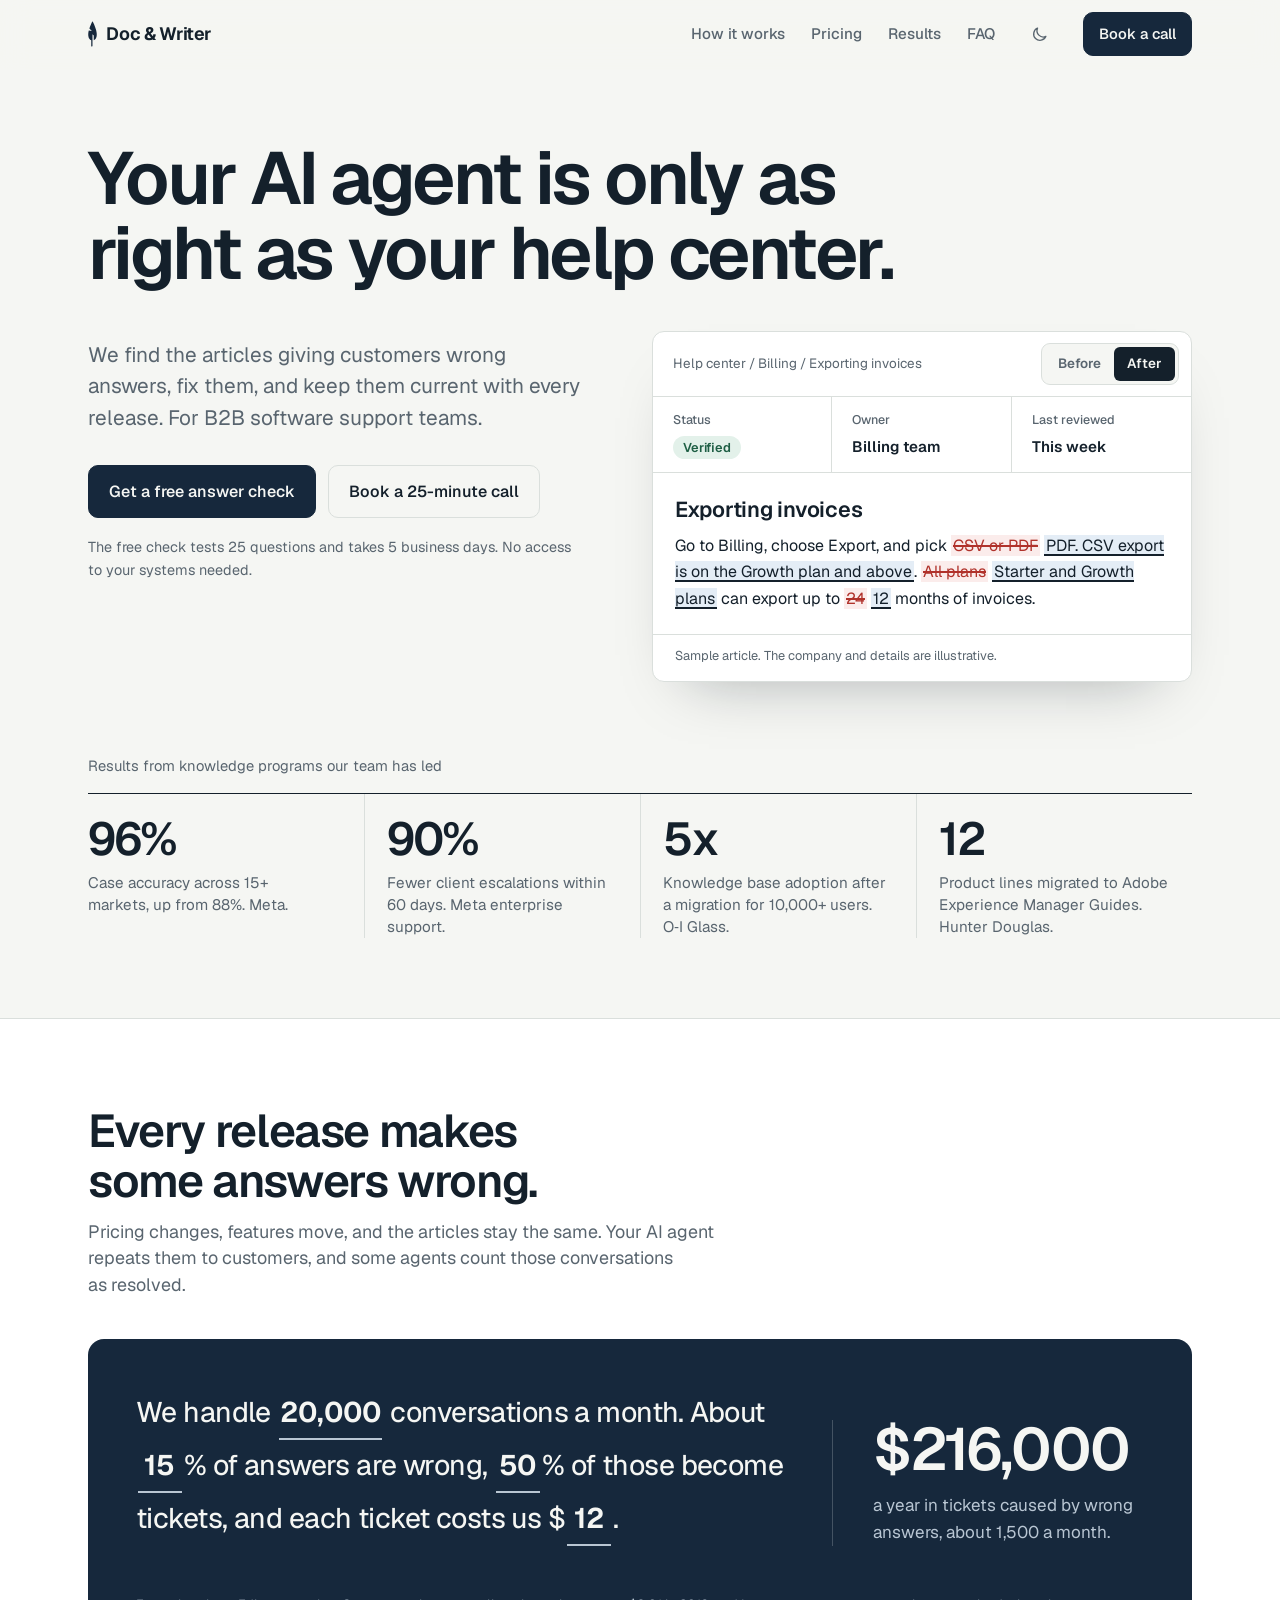
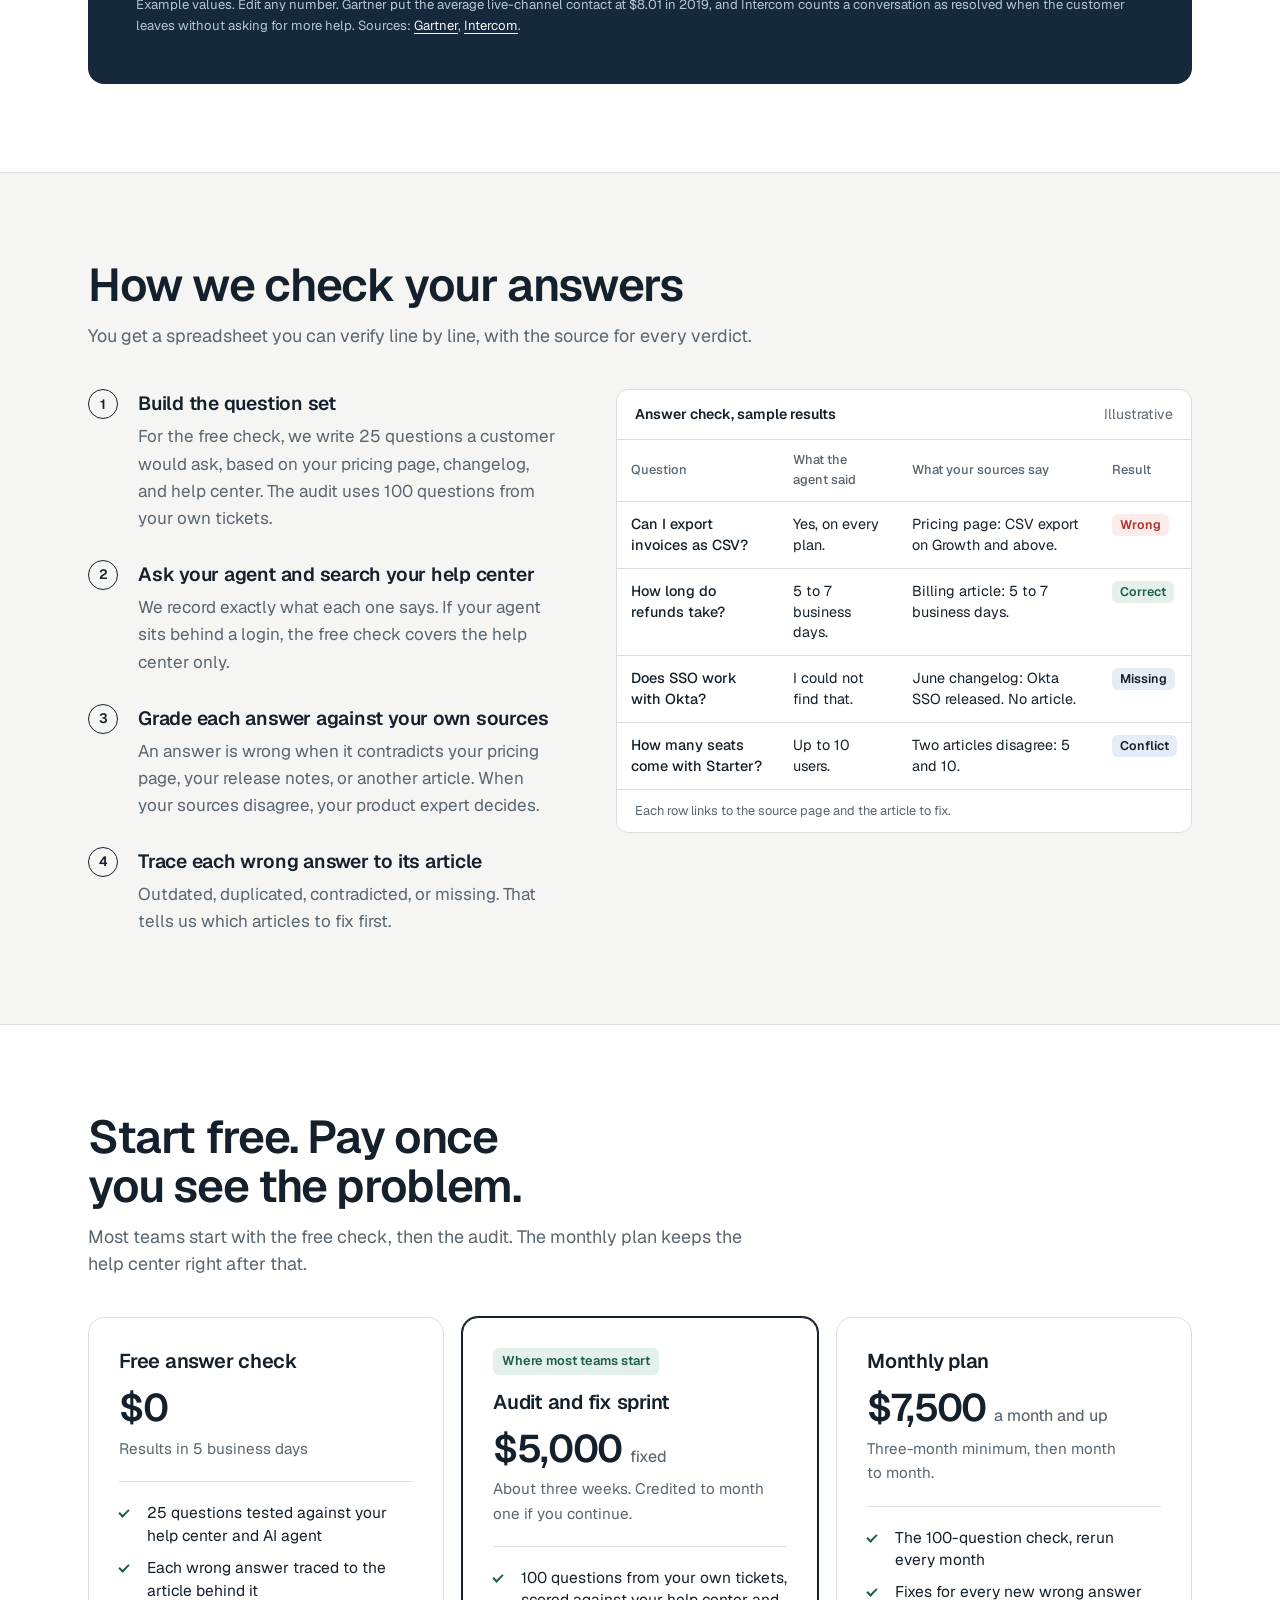
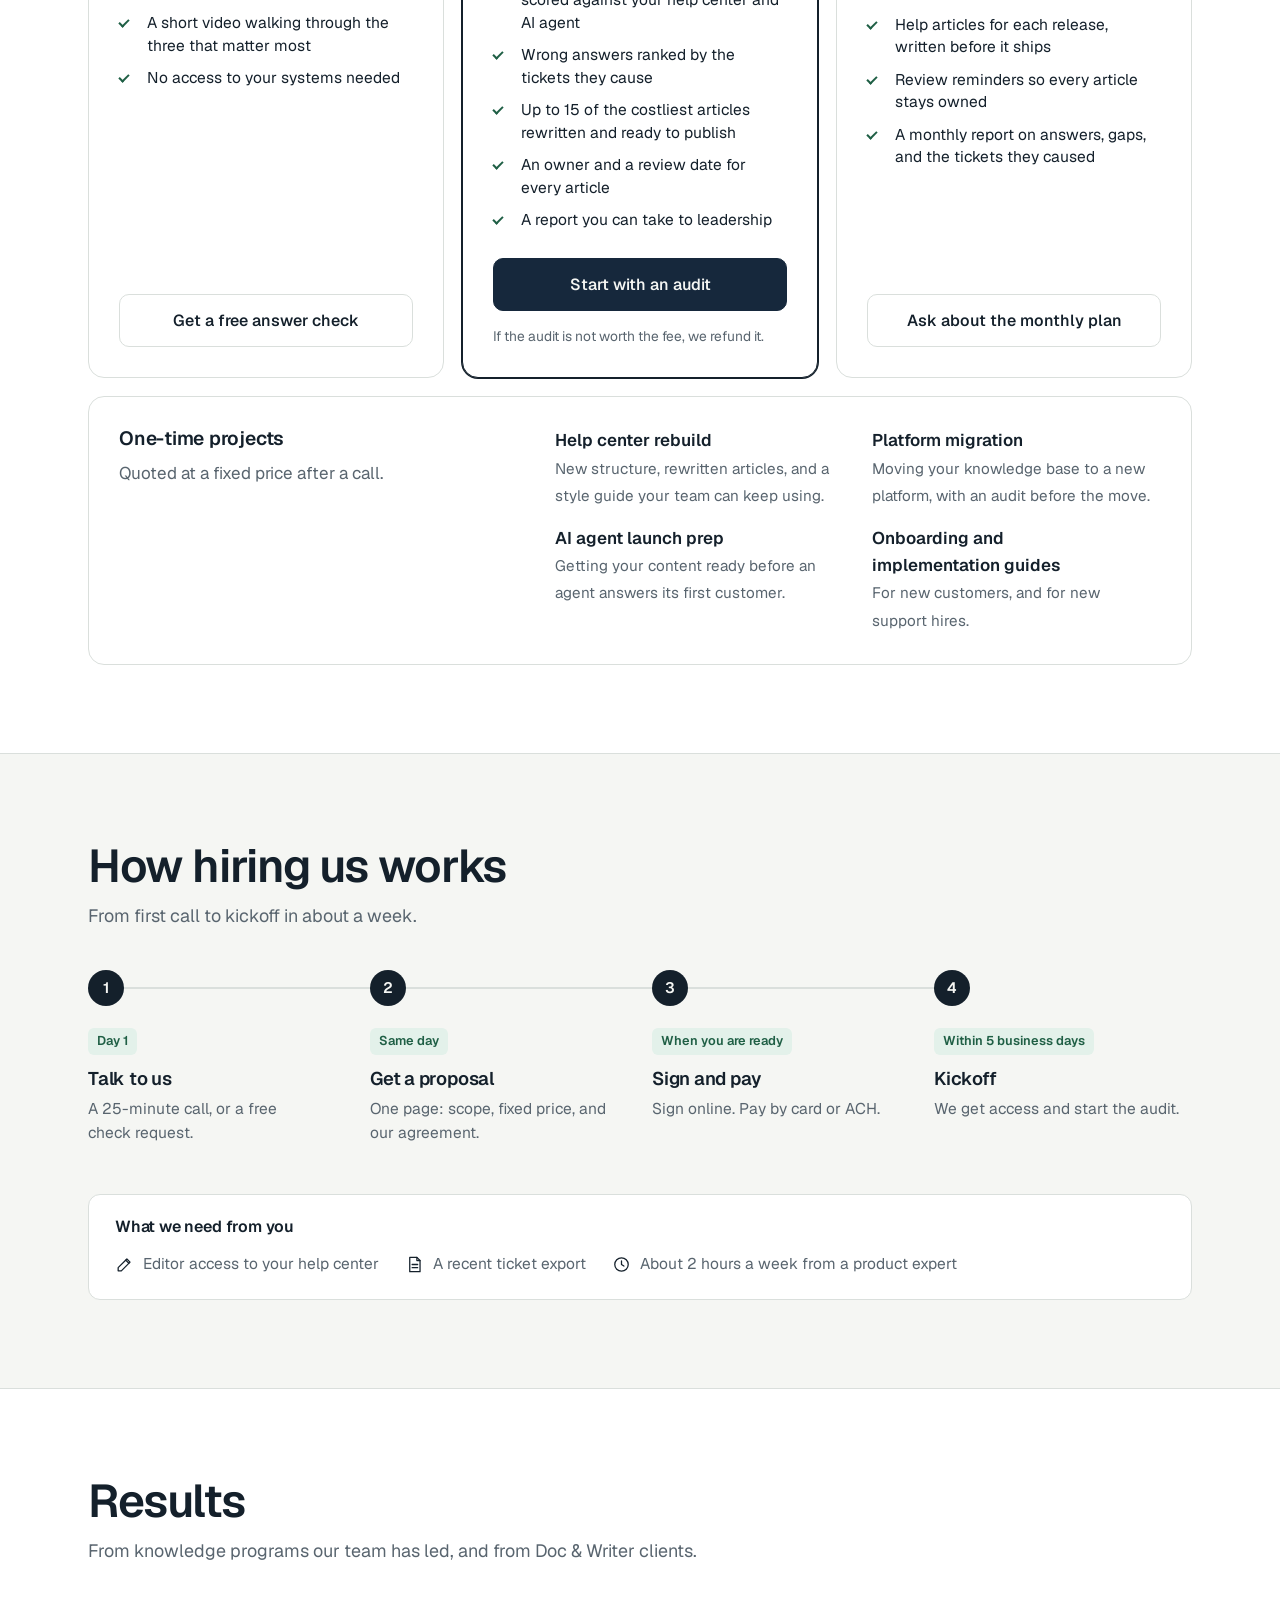
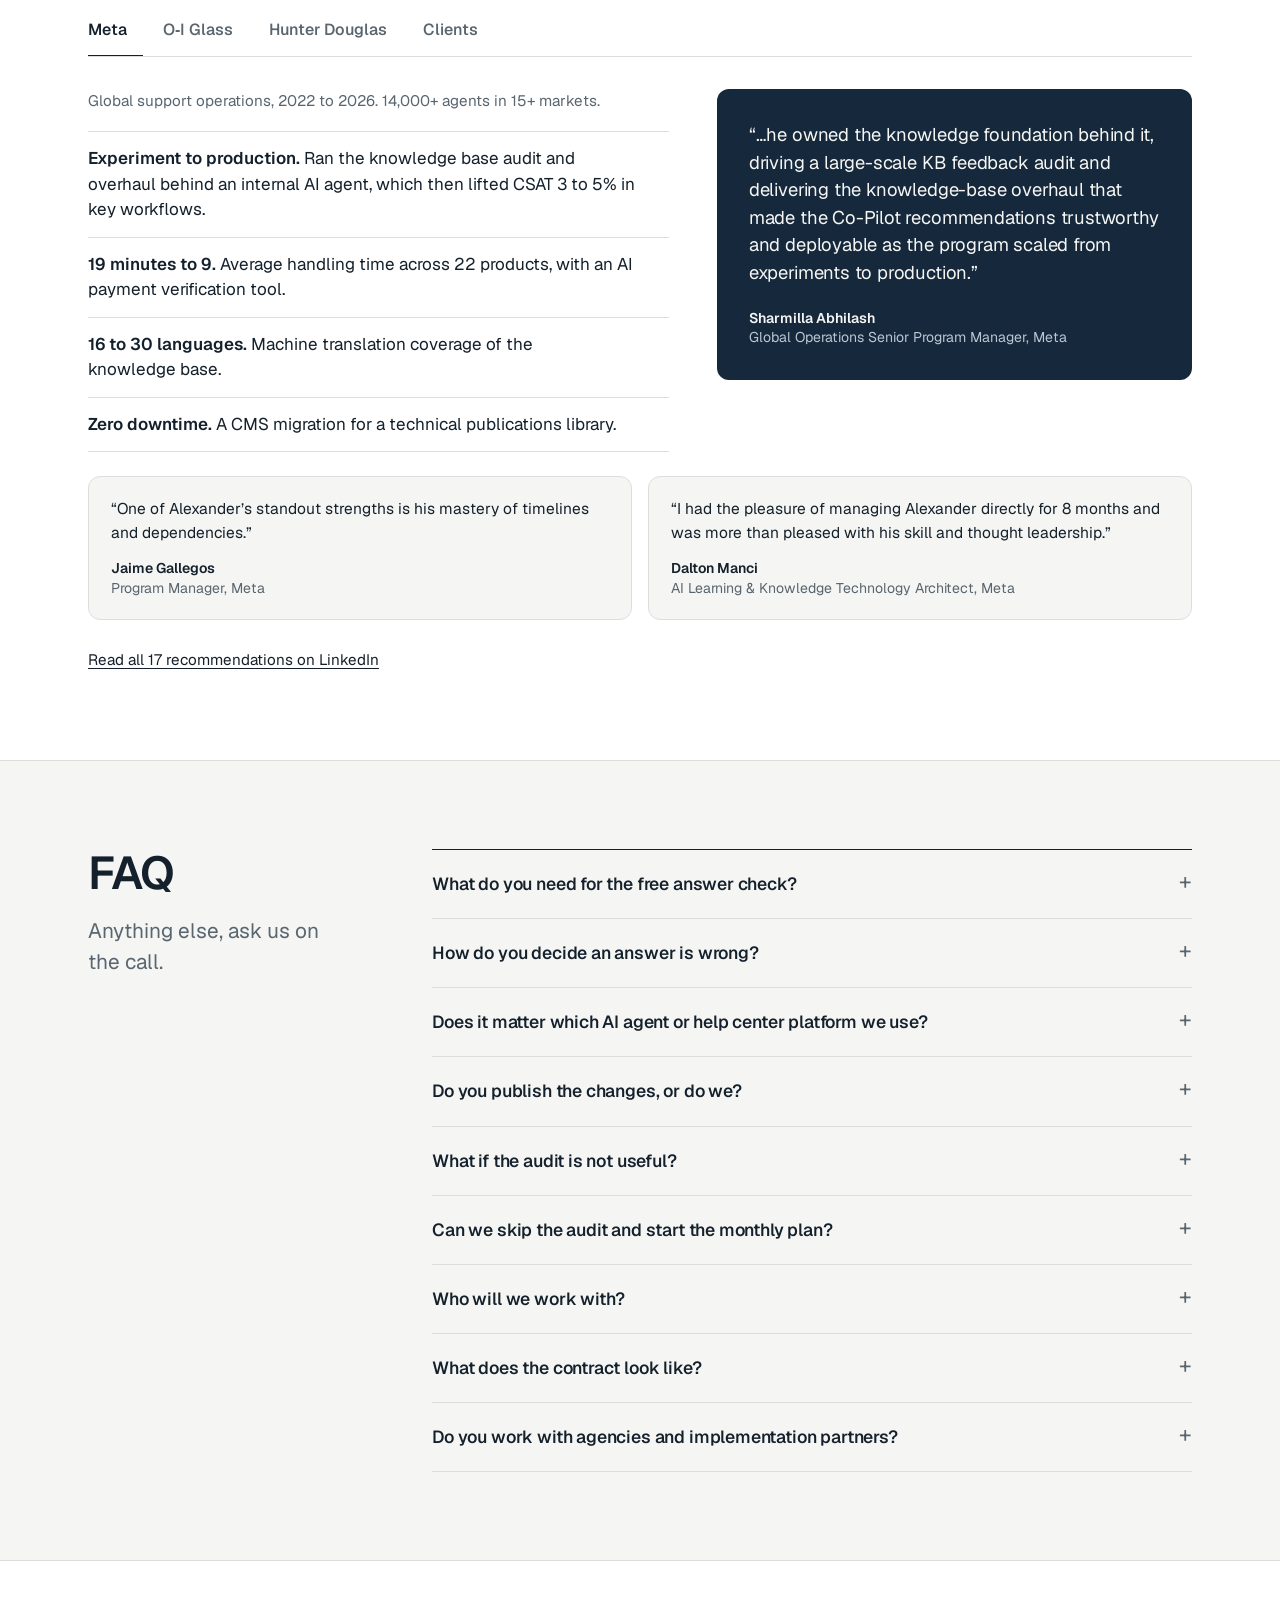
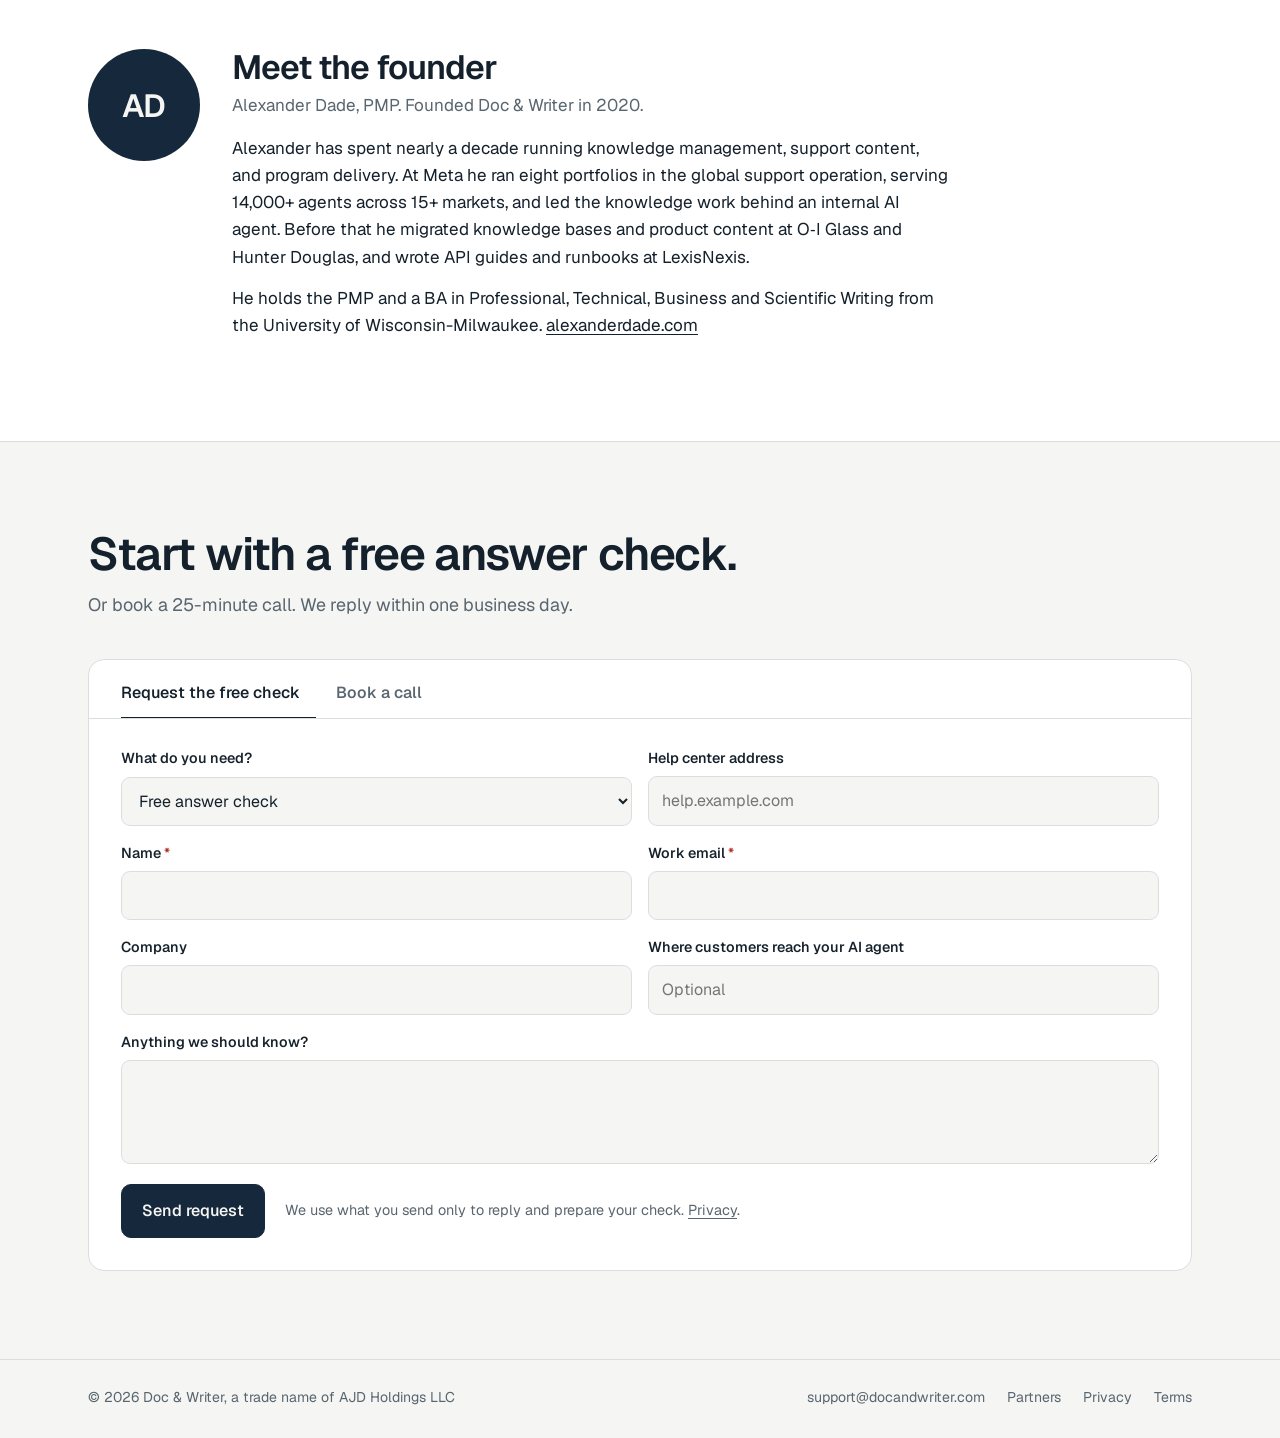
==== index.html @ 474fb102 "refresh" ====
<!doctype html>
<html lang="en">
<head>
<meta charset="utf-8">
<meta name="viewport" content="width=device-width, initial-scale=1">
<title>Doc &amp; Writer | Help center and AI agent accuracy for B2B software</title>
<meta name="description" content="We find the help center articles giving customers wrong answers, fix them, and keep them current with every release. Free answer check for B2B software support teams.">
<link rel="canonical" href="https://www.docandwriter.com/">
<meta property="og:type" content="website">
<meta property="og:site_name" content="Doc &amp; Writer">
<meta property="og:title" content="Doc &amp; Writer | Help center and AI agent accuracy for B2B software">
<meta property="og:description" content="We find the help center articles giving customers wrong answers, fix them, and keep them current with every release. Free answer check for B2B software support teams.">
<meta property="og:url" content="https://www.docandwriter.com/">
<meta property="og:image" content="https://www.docandwriter.com/assets/img/og-image.png">
<meta name="twitter:card" content="summary_large_image">
<meta name="theme-color" content="#f5f6f3">
<link rel="icon" href="/favicon.svg" type="image/svg+xml">
<link rel="apple-touch-icon" href="/assets/img/apple-touch-icon.png">
<link rel="preload" href="/assets/fonts/geist.woff2" as="font" type="font/woff2" crossorigin>
<link rel="stylesheet" href="/assets/site.css">
<script>try{var t=localStorage.getItem('dw-theme');if(t)document.documentElement.setAttribute('data-theme',t)}catch(e){}</script>
<script src="https://assets.calendly.com/assets/external/widget.js" async></script>
<script type="application/ld+json">{
 "@context": "https://schema.org",
 "@graph": [
  {
   "@type": "ProfessionalService",
   "@id": "https://www.docandwriter.com/#organization",
   "name": "Doc & Writer",
   "legalName": "AJD Holdings LLC",
   "url": "https://www.docandwriter.com/",
   "logo": "https://www.docandwriter.com/assets/img/logo-512.png",
   "image": "https://www.docandwriter.com/assets/img/og-image.png",
   "email": "support@docandwriter.com",
   "foundingDate": "2020",
   "description": "Doc & Writer finds the help center articles giving customers wrong answers, fixes them, and keeps them current with every release, for B2B software support teams and the AI agents that answer from their content.",
   "areaServed": {
    "@type": "Country",
    "name": "United States"
   },
   "address": {
    "@type": "PostalAddress",
    "addressRegion": "CA",
    "addressCountry": "US"
   },
   "knowsAbout": [
    "Knowledge management",
    "Help center content",
    "AI support agent accuracy",
    "Technical writing",
    "Knowledge base migration",
    "Salesforce Knowledge",
    "DITA XML",
    "Adobe Experience Manager Guides"
   ],
   "founder": {
    "@id": "https://www.docandwriter.com/#alexander-dade"
   },
   "makesOffer": [
    {
     "@type": "Offer",
     "name": "Free answer check",
     "price": 0,
     "priceCurrency": "USD",
     "url": "https://www.docandwriter.com/#pricing"
    },
    {
     "@type": "Offer",
     "name": "Audit and fix sprint",
     "price": 5000,
     "priceCurrency": "USD",
     "url": "https://www.docandwriter.com/#pricing"
    },
    {
     "@type": "Offer",
     "name": "Monthly plan",
     "url": "https://www.docandwriter.com/#pricing",
     "priceSpecification": {
      "@type": "UnitPriceSpecification",
      "price": 7500,
      "priceCurrency": "USD",
      "unitText": "MONTH"
     }
    }
   ]
  },
  {
   "@type": "Person",
   "@id": "https://www.docandwriter.com/#alexander-dade",
   "name": "Alexander Dade",
   "honorificSuffix": "PMP",
   "jobTitle": "Founder",
   "worksFor": {
    "@id": "https://www.docandwriter.com/#organization"
   },
   "url": "https://alexanderdade.com/",
   "sameAs": [
    "https://www.linkedin.com/in/alexanderdade/",
    "https://alexanderdade.com/"
   ]
  },
  {
   "@type": "WebSite",
   "@id": "https://www.docandwriter.com/#website",
   "url": "https://www.docandwriter.com/",
   "name": "Doc & Writer",
   "publisher": {
    "@id": "https://www.docandwriter.com/#organization"
   }
  }
 ]
}</script>
<script type="application/ld+json">{
 "@context": "https://schema.org",
 "@type": "FAQPage",
 "mainEntity": [
  {
   "@type": "Question",
   "name": "What do you need for the free answer check?",
   "acceptedAnswer": {
    "@type": "Answer",
    "text": "Your help center address, and where customers reach your AI agent if it is public. No logins, no data exports, and no access to your systems."
   }
  },
  {
   "@type": "Question",
   "name": "How do you decide an answer is wrong?",
   "acceptedAnswer": {
    "@type": "Answer",
    "text": "We grade each answer against your own published sources: your pricing page, release notes, and the rest of your help center. When your sources disagree with each other, we flag it and your product expert makes the call."
   }
  },
  {
   "@type": "Question",
   "name": "Does it matter which AI agent or help center platform we use?",
   "acceptedAnswer": {
    "@type": "Answer",
    "text": "No. We test the agent the way your customers use it and fix the content it reads from. Our team has worked in Salesforce Knowledge, Confluence, SharePoint, Adobe Experience Manager Guides, Heretto, and Git with Markdown."
   }
  },
  {
   "@type": "Question",
   "name": "Do you publish the changes, or do we?",
   "acceptedAnswer": {
    "@type": "Answer",
    "text": "Either. With editor access we publish directly, or we hand you changes ready to paste. Nothing goes live without your approval."
   }
  },
  {
   "@type": "Question",
   "name": "What if the audit is not useful?",
   "acceptedAnswer": {
    "@type": "Answer",
    "text": "Tell us, and we refund the fee."
   }
  },
  {
   "@type": "Question",
   "name": "Can we skip the audit and start the monthly plan?",
   "acceptedAnswer": {
    "@type": "Answer",
    "text": "Yes. Your first month then starts with the audit."
   }
  },
  {
   "@type": "Question",
   "name": "Who will we work with?",
   "acceptedAnswer": {
    "@type": "Answer",
    "text": "One senior knowledge lead runs your account from the first call through every monthly review, and all work is reviewed before it reaches you."
   }
  },
  {
   "@type": "Question",
   "name": "What does the contract look like?",
   "acceptedAnswer": {
    "@type": "Answer",
    "text": "A short services agreement and a one-page scope. We sign your NDA or provide ours. The monthly plan has a three-month minimum, then runs month to month."
   }
  },
  {
   "@type": "Question",
   "name": "Do you work with agencies and implementation partners?",
   "acceptedAnswer": {
    "@type": "Answer",
    "text": "Yes, as a subcontractor or through referrals. See our partner page."
   }
  }
 ]
}</script>
</head>
<body>
<a class="skip" href="#main">Skip to content</a>
<header class="mast">
  <div class="wrap">
    <a class="brand" href="/" aria-label="Doc &amp; Writer home"><img src="/assets/img/logo.svg" alt="" width="10" height="26"><span>Doc &amp; Writer</span></a>
    <nav class="nav" aria-label="Main"><a href="#how">How it works</a><a href="#pricing">Pricing</a><a href="#results">Results</a><a href="#faq">FAQ</a></nav>
    <button class="theme" id="theme" type="button" aria-label="Switch light or dark mode"><svg viewBox="0 0 24 24" fill="none" stroke="currentColor" stroke-width="1.7" stroke-linecap="round" stroke-linejoin="round" aria-hidden="true"><path d="M20 14.5A8 8 0 0 1 9.5 4a8 8 0 1 0 10.5 10.5z"/></svg></button>
    <a class="btn btn-sm" href="#contact" data-tab-target="tab-book">Book a call</a>
    <details class="menu"><summary aria-label="Menu"><svg class="i-open" viewBox="0 0 24 24" aria-hidden="true"><path d="M4 7h16M4 12h16M4 17h16"/></svg><svg class="i-close" viewBox="0 0 24 24" aria-hidden="true"><path d="M6 6l12 12M18 6L6 18"/></svg></summary><nav aria-label="Main"><a href="#how">How it works</a><a href="#pricing">Pricing</a><a href="#results">Results</a><a href="#faq">FAQ</a><a href="#contact" data-tab-target="tab-check">Free answer check</a><a href="#contact" data-tab-target="tab-book">Book a call</a></nav></details>
  </div>
</header>
<main id="main">
<section class="hero">
  <div class="wrap">
    <h1>Your AI agent is only as right as your help center.</h1>
    <div>
      <p class="lede">We find the articles giving customers wrong answers, fix them, and keep them current with every release. For B2B software support teams.</p>
      <div class="actions"><a class="btn" href="#contact" data-type="Free answer check" data-tab-target="tab-check">Get a free answer check</a><a class="btn btn-ghost" href="#contact" data-tab-target="tab-book">Book a 25-minute call</a></div>
      <p class="fine">The free check tests 25 questions and takes 5 business days. No access to your systems needed.</p>
    </div>
    <article class="article" id="article" data-state="before" aria-label="Sample help article, before and after our edit">
      <div class="art-bar">
        <span class="crumb">Help center / Billing / Exporting invoices</span>
        <div class="toggle" role="group" aria-label="Show article"><button type="button" data-show="before" aria-pressed="true">Before</button><button type="button" data-show="after" aria-pressed="false">After</button></div>
      </div>
      <dl class="art-meta">
        <div><dt>Status</dt><dd><span class="pill bad before">Out of date</span><span class="pill good after">Verified</span></dd></div>
        <div><dt>Owner</dt><dd><span class="before">None</span><span class="after">Billing team</span></dd></div>
        <div><dt>Last reviewed</dt><dd><span class="before">14 months ago</span><span class="after">This week</span></dd></div>
      </dl>
      <div class="art-body">
        <h3>Exporting invoices</h3>
        <p class="before">Go to Billing, choose Export, and pick CSV or PDF. All plans can export up to 24 months of invoices.</p>
        <p class="after">Go to Billing, choose Export, and pick <del>CSV or PDF</del> <ins>PDF. CSV export is on the Growth plan and above</ins>. <del>All plans</del> <ins>Starter and Growth plans</ins> can export up to <del>24</del> <ins>12</ins> months of invoices.</p>
      </div>
      <p class="art-foot">Sample article. The company and details are illustrative.</p>
    </article>
  </div>
</section>

<section class="proof" aria-label="Results">
  <div class="wrap">
    <p class="record-note">Results from knowledge programs our team has led</p>
    <div class="record">
      <div><b>96%</b><span>Case accuracy across 15+ markets, up from 88%. Meta.</span></div>
      <div><b>90%</b><span>Fewer client escalations within 60 days. Meta enterprise support.</span></div>
      <div><b>5x</b><span>Knowledge base adoption after a migration for 10,000+ users. O&#8209;I Glass.</span></div>
      <div><b>12</b><span>Product lines migrated to Adobe Experience Manager Guides. Hunter Douglas.</span></div>
    </div>
  </div>
</section>

<section class="section band">
  <div class="wrap">
    <div class="head">
      <h2>Every release makes some answers wrong.</h2>
      <p>Pricing changes, features move, and the articles stay the same. Your AI agent repeats them to customers, and some agents count those conversations as resolved.</p>
    </div>
    <form class="calc" id="cost-calc" onsubmit="return false" aria-label="Cost of wrong answers">
      <p class="mad">We handle <label class="sr" for="c-volume">Conversations a month</label><input class="w5" id="c-volume" inputmode="numeric" value="20,000"> conversations a month. About <label class="sr" for="c-wrong">Percent of answers that are wrong</label><input class="w2" id="c-wrong" inputmode="decimal" value="15">% of answers are wrong, <label class="sr" for="c-escalate">Percent of wrong answers that become tickets</label><input class="w2" id="c-escalate" inputmode="decimal" value="50">% of those become tickets, and each ticket costs us $<label class="sr" for="c-cost">Cost per ticket in dollars</label><input class="w2" id="c-cost" inputmode="decimal" value="12">.</p>
      <div class="out" aria-live="polite"><b id="o-yearly">$216,000</b><span>a year in tickets caused by wrong answers, about <span id="o-tickets">1,500</span> a month.</span></div>
      <p class="src">Example values. Edit any number. Gartner put the average live-channel contact at $8.01 in 2019, and Intercom counts a conversation as resolved when the customer leaves without asking for more help. Sources: <a href="https://www.gartner.com/en/newsroom/press-releases/2019-09-25-gartner-says-only-9--of-customers-report-solving-thei">Gartner</a>, <a href="https://intercom.com/help/en/articles/8205718-fin-ai-agent-resolutions">Intercom</a>.</p>
    </form>
  </div>
</section>

<section class="section" id="how">
  <div class="wrap">
    <div class="head">
      <h2>How we check your answers</h2>
      <p>You get a spreadsheet you can verify line by line, with the source for every verdict.</p>
    </div>
    <div class="method">
      <ol class="steps">
        <li><h3>Build the question set</h3><p>For the free check, we write 25 questions a customer would ask, based on your pricing page, changelog, and help center. The audit uses 100 questions from your own tickets.</p></li>
        <li><h3>Ask your agent and search your help center</h3><p>We record exactly what each one says. If your agent sits behind a login, the free check covers the help center only.</p></li>
        <li><h3>Grade each answer against your own sources</h3><p>An answer is wrong when it contradicts your pricing page, your release notes, or another article. When your sources disagree, your product expert decides.</p></li>
        <li><h3>Trace each wrong answer to its article</h3><p>Outdated, duplicated, contradicted, or missing. That tells us which articles to fix first.</p></li>
      </ol>
      <div class="sheet">
        <div class="sheet-top"><b>Answer check, sample results</b><span class="muted">Illustrative</span></div>
        <table>
          <thead><tr><th>Question</th><th class="hide-sm">What the agent said</th><th>What your sources say</th><th>Result</th></tr></thead>
          <tbody>
            <tr><td>Can I export invoices as CSV?</td><td class="hide-sm">Yes, on every plan.</td><td>Pricing page: CSV export on Growth and above.</td><td><span class="verdict v-wrong">Wrong</span></td></tr>
            <tr><td>How long do refunds take?</td><td class="hide-sm">5 to 7 business days.</td><td>Billing article: 5 to 7 business days.</td><td><span class="verdict v-ok">Correct</span></td></tr>
            <tr><td>Does SSO work with Okta?</td><td class="hide-sm">I could not find that.</td><td>June changelog: Okta SSO released. No article.</td><td><span class="verdict v-gap">Missing</span></td></tr>
            <tr><td>How many seats come with Starter?</td><td class="hide-sm">Up to 10 users.</td><td>Two articles disagree: 5 and 10.</td><td><span class="verdict v-gap">Conflict</span></td></tr>
          </tbody>
        </table>
        <p class="sheet-foot">Each row links to the source page and the article to fix.</p>
      </div>
    </div>
  </div>
</section>

<section class="section band" id="pricing">
  <div class="wrap">
    <div class="head">
      <h2>Start free. Pay once you see the problem.</h2>
      <p>Most teams start with the free check, then the audit. The monthly plan keeps the help center right after that.</p>
    </div>
    <div class="plans">
      <div class="plan">
        <h3>Free answer check</h3>
        <p class="price">$0</p>
        <p class="term">Results in 5 business days</p>
        <ul>
          <li>25 questions tested against your help center and AI agent</li>
          <li>Each wrong answer traced to the article behind it</li>
          <li>A short video walking through the three that matter most</li>
          <li>No access to your systems needed</li>
        </ul>
        <a class="btn btn-ghost" href="#contact" data-type="Free answer check" data-tab-target="tab-check">Get a free answer check</a>
      </div>
      <div class="plan pick">
        <span class="flag">Where most teams start</span>
        <h3>Audit and fix sprint</h3>
        <p class="price">$5,000 <small>fixed</small></p>
        <p class="term">About three weeks. Credited to month one if you continue.</p>
        <ul>
          <li>100 questions from your own tickets, scored against your help center and AI agent</li>
          <li>Wrong answers ranked by the tickets they cause</li>
          <li>Up to 15 of the costliest articles rewritten and ready to publish</li>
          <li>An owner and a review date for every article</li>
          <li>A report you can take to leadership</li>
        </ul>
        <a class="btn" href="#contact" data-type="Audit and fix sprint" data-tab-target="tab-check">Start with an audit</a>
        <p class="note">If the audit is not worth the fee, we refund it.</p>
      </div>
      <div class="plan">
        <h3>Monthly plan</h3>
        <p class="price">$7,500 <small>a month and up</small></p>
        <p class="term">Three-month minimum, then month to month.</p>
        <ul>
          <li>The 100-question check, rerun every month</li>
          <li>Fixes for every new wrong answer</li>
          <li>Help articles for each release, written before it ships</li>
          <li>Review reminders so every article stays owned</li>
          <li>A monthly report on answers, gaps, and the tickets they caused</li>
        </ul>
        <a class="btn btn-ghost" href="#contact" data-type="Monthly plan" data-tab-target="tab-check">Ask about the monthly plan</a>
      </div>
    </div>
    <div class="extras">
      <div><h3>One-time projects</h3><p>Quoted at a fixed price after a call.</p></div>
      <ul>
        <li><b>Help center rebuild</b><span>New structure, rewritten articles, and a style guide your team can keep using.</span></li>
        <li><b>Platform migration</b><span>Moving your knowledge base to a new platform, with an audit before the move.</span></li>
        <li><b>AI agent launch prep</b><span>Getting your content ready before an agent answers its first customer.</span></li>
        <li><b>Onboarding and implementation guides</b><span>For new customers, and for new support hires.</span></li>
      </ul>
    </div>
  </div>
</section>

<section class="section" id="start">
  <div class="wrap">
    <div class="head">
      <h2>How hiring us works</h2>
      <p>From first call to kickoff in about a week.</p>
    </div>
    <ol class="track">
      <li><span class="dot">1</span><span class="when">Day 1</span><h3>Talk to us</h3><p>A 25-minute call, or a free check request.</p></li>
      <li><span class="dot">2</span><span class="when">Same day</span><h3>Get a proposal</h3><p>One page: scope, fixed price, and our agreement.</p></li>
      <li><span class="dot">3</span><span class="when">When you are ready</span><h3>Sign and pay</h3><p>Sign online. Pay by card or ACH.</p></li>
      <li><span class="dot">4</span><span class="when">Within 5 business days</span><h3>Kickoff</h3><p>We get access and start the audit.</p></li>
    </ol>
    <div class="needs">
      <h3>What we need from you</h3>
      <ul>
        <li><svg viewBox="0 0 24 24" aria-hidden="true"><path d="M4 20h4L19 9l-4-4L4 16z"/><path d="M13.5 6.5l4 4"/></svg>Editor access to your help center</li>
        <li><svg viewBox="0 0 24 24" aria-hidden="true"><path d="M6 3h9l4 4v14H6z"/><path d="M15 3v4h4M9 12h7M9 16h7"/></svg>A recent ticket export</li>
        <li><svg viewBox="0 0 24 24" aria-hidden="true"><circle cx="12" cy="12" r="8.5"/><path d="M12 7.5V12l3 2"/></svg>About 2 hours a week from a product expert</li>
      </ul>
    </div>
  </div>
</section>

<section class="section band" id="results">
  <div class="wrap">
    <div class="head">
      <h2>Results</h2>
      <p>From knowledge programs our team has led, and from Doc &amp; Writer clients.</p>
    </div>
    <div class="tabs" data-tabs>
      <div class="tablist" role="tablist" aria-label="Results by organization">
        <button role="tab" id="t-meta" aria-controls="p-meta" aria-selected="true">Meta</button>
        <button role="tab" id="t-oi" aria-controls="p-oi" aria-selected="false" tabindex="-1">O&#8209;I Glass</button>
        <button role="tab" id="t-hd" aria-controls="p-hd" aria-selected="false" tabindex="-1">Hunter Douglas</button>
        <button role="tab" id="t-cl" aria-controls="p-cl" aria-selected="false" tabindex="-1">Clients</button>
      </div>
      <div class="tabpanel" role="tabpanel" id="p-meta" aria-labelledby="t-meta">
        <div class="res">
          <div>
            <p class="ctx">Global support operations, 2022 to 2026. 14,000+ agents in 15+ markets.</p>
            <ul class="wins">
              <li><b>Experiment to production.</b> Ran the knowledge base audit and overhaul behind an internal AI agent, which then lifted CSAT 3 to 5% in key workflows.</li>
              <li><b>19 minutes to 9.</b> Average handling time across 22 products, with an AI payment verification tool.</li>
              <li><b>16 to 30 languages.</b> Machine translation coverage of the knowledge base.</li>
              <li><b>Zero downtime.</b> A CMS migration for a technical publications library.</li>
            </ul>
          </div>
          <figure class="pull"><blockquote>&ldquo;&hellip;he owned the knowledge foundation behind it, driving a large-scale KB feedback audit and delivering the knowledge-base overhaul that made the Co-Pilot recommendations trustworthy and deployable as the program scaled from experiments to production.&rdquo;</blockquote><figcaption><strong>Sharmilla Abhilash</strong>Global Operations Senior Program Manager, Meta</figcaption></figure>
        </div>
        <div class="minis">
          <figure><blockquote>&ldquo;One of Alexander&rsquo;s standout strengths is his mastery of timelines and dependencies.&rdquo;</blockquote><figcaption><strong>Jaime Gallegos</strong>Program Manager, Meta</figcaption></figure>
          <figure><blockquote>&ldquo;I had the pleasure of managing Alexander directly for 8 months and was more than pleased with his skill and thought leadership.&rdquo;</blockquote><figcaption><strong>Dalton Manci</strong>AI Learning &amp; Knowledge Technology Architect, Meta</figcaption></figure>
        </div>
      </div>
      <div class="tabpanel" role="tabpanel" id="p-oi" aria-labelledby="t-oi" hidden>
        <div class="res">
          <div>
            <p class="ctx">A $250M R&amp;D program across three plants.</p>
            <ul class="wins">
              <li><b>900+ procedures.</b> Authored and governed as the single source of truth for operations.</li>
              <li><b>35% faster onboarding</b> for new engineers, with Microsoft Copilot rolled out to 300 of them.</li>
              <li><b>25 days to 4.</b> Project timelines, after a QA validation standard the organization adopted.</li>
            </ul>
          </div>
          <div class="stack">
            <figure class="pull"><blockquote>&ldquo;His collaborative approach was essential to expedite the adoption of CCMS and LMS programs that were new for the glass manufacturing environment.&rdquo;</blockquote><figcaption><strong>Javier Reyes, MSc, PMP</strong>Project Planning Director, O&#8209;I</figcaption></figure>
            <figure class="mini"><blockquote>&ldquo;He effectively gathered information from various parties and distilled complex topics into easy to understand documents which were used across continents.&rdquo;</blockquote><figcaption><strong>Michael Hu</strong>Technology Licensing Lead, O&#8209;I</figcaption></figure>
          </div>
        </div>
      </div>
      <div class="tabpanel" role="tabpanel" id="p-hd" aria-labelledby="t-hd" hidden>
        <div class="res">
          <div>
            <p class="ctx">Product content, 2020 to 2021.</p>
            <ul class="wins">
              <li><b>3 pilot sites to thousands of dealers.</b> Product, installation, and training content, scaled from pilot to full rollout.</li>
              <li><b>12 product lines</b> migrated to Adobe Experience Manager Guides.</li>
            </ul>
          </div>
          <div class="stat"><b>Thousands</b><span>of dealers working from one content source, up from 3 pilot sites</span></div>
        </div>
      </div>
      <div class="tabpanel" role="tabpanel" id="p-cl" aria-labelledby="t-cl" hidden>
        <div class="res">
          <div>
            <p class="ctx">Doc &amp; Writer clients since 2020.</p>
            <ul class="wins">
              <li><b>Bankers&rsquo; Bank of the West.</b> An IT knowledge base with an owner for every protocol and automated accuracy reviews.</li>
              <li><b>AIRBOX.</b> Client setup time cut 30% by standardizing UL and EPA compliance protocols.</li>
              <li><b>Idomoo.</b> Global engineering documentation moved to Git and Markdown.</li>
              <li><b>Mozilla.</b> API and SDK documentation edits for MDN.</li>
            </ul>
          </div>
          <div class="stat"><b>30%</b><span>faster client setup at AIRBOX</span></div>
        </div>
      </div>
    </div>
    <p class="quotes-note"><a href="https://www.linkedin.com/in/alexanderdade/details/recommendations/">Read all 17 recommendations on LinkedIn</a></p>
  </div>
</section>

<section class="section" id="faq">
  <div class="wrap faq-grid">
    <div><h2>FAQ</h2><p class="lede">Anything else, ask us on the call.</p></div>
    <div class="faq">
      <details><summary>What do you need for the free answer check?</summary><p>Your help center address, and where customers reach your AI agent if it is public. No logins, no data exports, and no access to your systems.</p></details>
      <details><summary>How do you decide an answer is wrong?</summary><p>We grade each answer against your own published sources: your pricing page, release notes, and the rest of your help center. When your sources disagree with each other, we flag it and your product expert makes the call.</p></details>
      <details><summary>Does it matter which AI agent or help center platform we use?</summary><p>No. We test the agent the way your customers use it and fix the content it reads from. Our team has worked in Salesforce Knowledge, Confluence, SharePoint, Adobe Experience Manager Guides, Heretto, and Git with Markdown.</p></details>
      <details><summary>Do you publish the changes, or do we?</summary><p>Either. With editor access we publish directly, or we hand you changes ready to paste. Nothing goes live without your approval.</p></details>
      <details><summary>What if the audit is not useful?</summary><p>Tell us, and we refund the fee.</p></details>
      <details><summary>Can we skip the audit and start the monthly plan?</summary><p>Yes. Your first month then starts with the audit.</p></details>
      <details><summary>Who will we work with?</summary><p>One senior knowledge lead runs your account from the first call through every monthly review, and all work is reviewed before it reaches you.</p></details>
      <details><summary>What does the contract look like?</summary><p>A short services agreement and a one-page scope. We sign your NDA or provide ours. The monthly plan has a three-month minimum, then runs month to month.</p></details>
      <details><summary>Do you work with agencies and implementation partners?</summary><p>Yes, as a subcontractor or through referrals. See <a href="/partners">our partner page</a>.</p></details>
    </div>
  </div>
</section>

<section class="section band" id="about">
  <div class="wrap"><div class="founder" id="alexander-dade">
    <div class="mono" aria-hidden="true">AD</div>
    <div>
      <h2>Meet the founder</h2>
      <p class="role">Alexander Dade, PMP. Founded Doc &amp; Writer in 2020.</p>
      <p>Alexander has spent nearly a decade running knowledge management, support content, and program delivery. At Meta he ran eight portfolios in the global support operation, serving 14,000+ agents across 15+ markets, and led the knowledge work behind an internal AI agent. Before that he migrated knowledge bases and product content at O&#8209;I Glass and Hunter Douglas, and wrote API guides and runbooks at LexisNexis.</p>
      <p>He holds the PMP and a BA in Professional, Technical, Business and Scientific Writing from the University of Wisconsin-Milwaukee. <a href="https://alexanderdade.com/">alexanderdade.com</a></p>
    </div>
  </div></div>
</section>

<section class="section" id="contact">
  <div class="wrap">
    <div class="head">
      <h2>Start with a free answer check.</h2>
      <p>Or book a 25-minute call. We reply within one business day.</p>
    </div>
    <div class="tabs boxed" data-tabs>
      <div class="tablist" role="tablist" aria-label="Contact options">
        <button role="tab" id="tab-check" aria-controls="p-check" aria-selected="true">Request the free check</button>
        <button role="tab" id="tab-book" aria-controls="p-book" aria-selected="false" tabindex="-1">Book a call</button>
      </div>
      <div class="tabpanel" role="tabpanel" id="p-check" aria-labelledby="tab-check">
        <form class="form" name="contact" method="POST" action="/thanks" data-netlify="true" netlify-honeypot="company-website">
          <input type="hidden" name="form-name" value="contact">
          <p class="hidden"><label>Leave this empty <input name="company-website"></label></p>
          <div class="two">
            <div class="field"><label for="f-type">What do you need?</label>
              <select id="f-type" name="request_type"><option>Free answer check</option><option>Audit and fix sprint</option><option>Monthly plan</option><option>A one-time project</option><option>Something else</option></select></div>
            <div class="field"><label for="f-url">Help center address</label><input id="f-url" name="help_center_url" placeholder="help.example.com"></div>
          </div>
          <div class="two">
            <div class="field"><label for="f-name">Name <span class="req">*</span></label><input id="f-name" name="name" autocomplete="name" required></div>
            <div class="field"><label for="f-email">Work email <span class="req">*</span></label><input id="f-email" name="email" type="email" autocomplete="email" required></div>
          </div>
          <div class="two">
            <div class="field"><label for="f-company">Company</label><input id="f-company" name="company" autocomplete="organization"></div>
            <div class="field"><label for="f-agent">Where customers reach your AI agent</label><input id="f-agent" name="ai_agent" placeholder="Optional"></div>
          </div>
          <div class="field"><label for="f-msg">Anything we should know?</label><textarea id="f-msg" name="message"></textarea></div>
          <div class="submit-row"><button class="btn" type="submit">Send request</button><p class="small muted">We use what you send only to reply and prepare your check. <a href="/privacy-policy">Privacy</a>.</p></div>
        </form>
      </div>
      <div class="tabpanel" role="tabpanel" id="p-book" aria-labelledby="tab-book" hidden>
        <div class="calendly-inline-widget cal-embed" data-url="https://calendly.com/docandwriter/discovery-call?hide_gdpr_banner=1&amp;primary_color=16283c"></div>
        <noscript><p><a href="https://calendly.com/docandwriter/discovery-call">Open the booking page</a></p></noscript>
      </div>
    </div>
  </div>
</section>
</main>
<footer class="foot">
  <div class="wrap">
    <p>&copy; 2026 Doc &amp; Writer, a trade name of AJD Holdings LLC</p>
    <nav aria-label="Footer"><a href="mailto:support@docandwriter.com">support@docandwriter.com</a><a href="/partners">Partners</a><a href="/privacy-policy">Privacy</a><a href="/terms-and-conditions">Terms</a></nav>
  </div>
</footer>
<script src="/assets/site.js" defer></script>
</body>
</html>
---- assets/site.css ----
/* ==========================================================================
   Doc & Writer. Set in Geist. Plain CSS, no build step.
   ========================================================================== */

@font-face {
  font-family: "Geist";
  src: url("/assets/fonts/geist.woff2") format("woff2");
  font-weight: 100 900;
  font-display: swap;
}

:root {
  --paper: #f5f6f3;
  --sheet: #ffffff;
  --ink: #14202b;
  --navy: #16283c;
  --graphite: #59656f;
  --rule: #dadfdc;
  --rule-strong: #14202b;
  --redline: #b0322b;
  --redwash: #fbeceb;
  --inswash: #e4edf6;
  --ok: #1f5f45;
  --okwash: #e3f1ea;
  --on-navy: #f5f6f3;
  --on-navy-2: #b9c6d3;
  --font: "Geist", "Helvetica Neue", Helvetica, Arial, sans-serif;
  --wrap: 1160px;
  --gutter: 28px;
  --radius: 12px;
  color-scheme: light;
}
@media (prefers-color-scheme: dark) {
  :root:not([data-theme="light"]) {
    --paper: #10161b; --sheet: #161f27; --ink: #e7eae7; --navy: #0b1218;
    --graphite: #9ba7b0; --rule: #28323a; --rule-strong: #e7eae7; --redline: #f08a80; --redwash: #3a2523;
    --inswash: #1e3247; --ok: #86c9a6; --okwash: #1b3329; --on-navy: #e7eae7; --on-navy-2: #9ba7b0; color-scheme: dark;
  }
}
:root[data-theme="dark"] {
  --paper: #10161b; --sheet: #161f27; --ink: #e7eae7; --navy: #0b1218;
  --graphite: #9ba7b0; --rule: #28323a; --rule-strong: #e7eae7; --redline: #f08a80; --redwash: #3a2523;
  --inswash: #1e3247; --ok: #86c9a6; --okwash: #1b3329; --on-navy: #e7eae7; --on-navy-2: #9ba7b0; color-scheme: dark;
}

*, *::before, *::after { box-sizing: border-box; }
html { -webkit-text-size-adjust: 100%; scroll-padding-top: 84px; scroll-behavior: smooth; }
@media (prefers-reduced-motion: reduce) { html { scroll-behavior: auto; } }
body { margin: 0; background: var(--paper); color: var(--ink); font-family: var(--font); font-size: 1.0625rem; line-height: 1.6; -webkit-font-smoothing: antialiased; text-rendering: optimizeLegibility; overflow-x: hidden; }
p, li, dd { text-wrap: pretty; }
h1, h2, h3 { text-wrap: balance; margin: 0; }
img, svg { max-width: 100%; height: auto; display: block; }
a { color: inherit; text-decoration-thickness: 1px; text-underline-offset: .2em; }
a:hover { text-decoration-thickness: 2px; }
:focus-visible { outline: 2px solid var(--redline); outline-offset: 3px; border-radius: 3px; }
.skip { position: absolute; left: -999px; top: 8px; background: var(--ink); color: var(--paper); padding: 6px 12px; z-index: 50; }
.skip:focus { left: 8px; }
.sr { position: absolute; width: 1px; height: 1px; padding: 0; margin: -1px; overflow: hidden; clip: rect(0 0 0 0); white-space: nowrap; border: 0; }
.wrap { max-width: var(--wrap); margin: 0 auto; padding: 0 var(--gutter); }
.muted { color: var(--graphite); }
.small { font-size: .9rem; }
.hidden { display: none; }

/* ---------- Type ---------- */
h1 { font-size: clamp(2.5rem, 1.5rem + 4vw, 4.6rem); font-weight: 620; line-height: 1.02; letter-spacing: -.035em; }
h2 { font-size: clamp(1.9rem, 1.35rem + 1.9vw, 2.9rem); font-weight: 600; line-height: 1.08; letter-spacing: -.03em; }
h3 { font-size: 1.2rem; font-weight: 600; line-height: 1.3; letter-spacing: -.012em; }
.lede { font-size: clamp(1.1rem, 1rem + .4vw, 1.3rem); line-height: 1.5; color: var(--graphite); max-width: 40ch; margin: 0; }

/* ---------- Header ---------- */
.mast { position: sticky; top: 0; z-index: 30; background: color-mix(in srgb, var(--paper) 86%, transparent); backdrop-filter: saturate(1.4) blur(14px); -webkit-backdrop-filter: saturate(1.4) blur(14px); border-bottom: 1px solid transparent; transition: border-color .2s; }
.mast.scrolled { border-bottom-color: var(--rule); }
.mast .wrap { display: flex; align-items: center; gap: 28px; height: 68px; }
.brand { display: flex; align-items: center; gap: 9px; text-decoration: none; margin-right: auto; }
.brand img { height: 26px; width: auto; }
.brand span { font-weight: 650; font-size: 1.12rem; letter-spacing: -.02em; white-space: nowrap; }
:root[data-theme="dark"] .brand img { filter: invert(1) brightness(1.6); }
@media (prefers-color-scheme: dark) { :root:not([data-theme="light"]) .brand img { filter: invert(1) brightness(1.6); } }
.nav { display: flex; gap: 26px; }
.nav a { text-decoration: none; font-size: .95rem; font-weight: 500; color: var(--graphite); }
.nav a:hover { color: var(--ink); }
.theme { display: grid; place-items: center; width: 32px; height: 32px; padding: 0; border: 0; background: none; color: var(--graphite); cursor: pointer; }
.theme:hover { color: var(--ink); }
.theme svg { width: 19px; height: 19px; }
.menu { display: none; position: relative; }
.menu summary { list-style: none; cursor: pointer; width: 38px; height: 38px; display: grid; place-items: center; margin-right: -8px; color: var(--ink); }
.menu summary svg { width: 22px; height: 22px; fill: none; stroke: currentColor; stroke-width: 1.8; stroke-linecap: round; }
.menu .i-close, .menu[open] .i-open { display: none; }
.menu[open] .i-close { display: block; }
.menu summary::-webkit-details-marker { display: none; }
.menu nav { position: absolute; right: 0; top: calc(100% + 12px); background: var(--sheet); border: 1px solid var(--rule); border-radius: var(--radius); padding: 8px; min-width: 220px; box-shadow: 0 18px 40px -18px rgba(10,20,30,.35); display: grid; }
.menu nav a { text-decoration: none; padding: 11px 12px; border-radius: 8px; font-weight: 500; }
.menu nav a:hover { background: var(--paper); }

/* ---------- Buttons ---------- */
.btn { display: inline-flex; align-items: center; justify-content: center; gap: 8px; font: inherit; font-size: 1rem; font-weight: 550; text-decoration: none; background: var(--navy); color: #f5f6f3; border: 1px solid var(--navy); border-radius: 10px; padding: 13px 20px; cursor: pointer; transition: transform .15s, background .15s; }
.btn:hover { transform: translateY(-1px); }
:root[data-theme="dark"] .btn:not(.btn-ghost) { background: #e7eae7; color: #10161b; border-color: #e7eae7; }
@media (prefers-color-scheme: dark) { :root:not([data-theme="light"]) .btn:not(.btn-ghost) { background: #e7eae7; color: #10161b; border-color: #e7eae7; } }
.btn-ghost { background: transparent; color: var(--ink); border-color: var(--rule); }
.btn-ghost:hover { border-color: var(--ink); }
.btn-sm { padding: 9px 15px; font-size: .92rem; }
.actions { display: flex; flex-wrap: wrap; gap: 12px; }

/* ---------- Hero ---------- */
.hero { padding: 72px 0 72px; }
.hero .wrap { display: grid; grid-template-columns: minmax(0, 1fr) minmax(0, 540px); gap: 40px 72px; align-items: start; }
.hero h1 { grid-column: 1 / -1; max-width: 17ch; }
.hero .lede { margin: 8px 0 32px; }
.hero .fine { margin: 18px 0 0; font-size: .9rem; color: var(--graphite); }

.article { background: var(--sheet); border: 1px solid var(--rule); border-radius: var(--radius); box-shadow: 0 30px 60px -36px rgba(10,20,30,.35); overflow: hidden; }
.art-bar { display: flex; align-items: center; justify-content: space-between; gap: 12px; padding: 11px 12px 11px 20px; border-bottom: 1px solid var(--rule); }
.crumb { font-size: .84rem; color: var(--graphite); white-space: nowrap; overflow: hidden; text-overflow: ellipsis; }
.toggle { display: inline-flex; background: var(--paper); border: 1px solid var(--rule); border-radius: 9px; padding: 3px; flex-shrink: 0; }
.toggle button { font: inherit; font-size: .84rem; font-weight: 600; border: 0; background: transparent; color: var(--graphite); padding: 6px 13px; border-radius: 6px; cursor: pointer; }
.toggle button[aria-pressed="true"] { background: var(--ink); color: var(--paper); }
.art-meta { display: grid; grid-template-columns: repeat(3, minmax(0, 1fr)); margin: 0; border-bottom: 1px solid var(--rule); }
.art-meta div { padding: 13px 20px; border-right: 1px solid var(--rule); }
.art-meta div:last-child { border-right: 0; }
.art-meta dt { font-size: .78rem; color: var(--graphite); font-weight: 500; }
.art-meta dd { margin: 5px 0 0; font-size: .95rem; font-weight: 600; }
.pill { display: inline-flex; align-items: center; gap: 7px; font-size: .8rem; font-weight: 600; padding: 3px 10px; border-radius: 999px; }
.pill::before { content: ""; width: 6px; height: 6px; border-radius: 50%; background: currentColor; }
.pill.bad { color: var(--redline); background: var(--redwash); }
.pill.good { color: var(--ok); background: var(--okwash); }
.art-body { padding: 22px 22px 8px; }
.art-body h3 { font-size: 1.35rem; margin-bottom: 10px; }
.art-body p { font-size: 1rem; line-height: 1.65; margin: 0 0 14px; }
.art-body del { color: var(--redline); background: var(--redwash); text-decoration-thickness: 2px; text-decoration-color: var(--redline); padding: 0 2px; }
.art-body ins { text-decoration: none; background: var(--inswash); box-shadow: inset 0 -2px 0 var(--ink); padding: 0 2px; }
.art-foot { margin: 0; padding: 11px 22px 14px; font-size: .8rem; color: var(--graphite); border-top: 1px solid var(--rule); }
.article .after { display: none; }
.article[data-state="after"] .before { display: none; }
.article[data-state="after"] .after { display: revert; }
.article[data-state="after"] .art-body del, .article[data-state="after"] .art-body ins, .article[data-state="after"] .pill { animation: mark .45s ease both; }
@keyframes mark { from { opacity: 0; } to { opacity: 1; } }

/* ---------- Sections ---------- */
.section { padding: 88px 0; }
.band { background: var(--sheet); border-top: 1px solid var(--rule); border-bottom: 1px solid var(--rule); }
.head { margin-bottom: 40px; max-width: 760px; }
.head p { margin: 12px 0 0; color: var(--graphite); font-size: 1.12rem; line-height: 1.5; max-width: 56ch; }

/* Proof row */
.proof { padding: 0 0 80px; }
.record-note { margin: 0 0 16px; color: var(--graphite); font-size: .92rem; }
.record { display: grid; grid-template-columns: repeat(4, minmax(0, 1fr)); border-top: 1px solid var(--rule-strong); }
.record > div { padding: 22px 22px 0 0; }
.record > div + div { padding-left: 22px; border-left: 1px solid var(--rule); }
.record b { display: block; font-size: clamp(2.1rem, 1.6rem + 1.6vw, 3rem); font-weight: 600; letter-spacing: -.04em; line-height: 1; }
.record span { display: block; margin-top: 10px; color: var(--graphite); font-size: .95rem; line-height: 1.45; max-width: 24ch; }

/* Calculator */
.calc { background: var(--navy); color: var(--on-navy); border-radius: 16px; padding: 48px; display: grid; grid-template-columns: minmax(0, 1.35fr) minmax(0, .65fr); gap: 48px; align-items: end; }
.calc .mad { font-size: clamp(1.3rem, 1.05rem + .9vw, 1.85rem); line-height: 1.8; letter-spacing: -.02em; font-weight: 450; margin: 0; }
.calc input { font: inherit; font-weight: 650; color: var(--on-navy); background: transparent; border: 0; border-bottom: 2px solid var(--on-navy-2); padding: 0; margin: 0 2px; text-align: center; border-radius: 0; }
.calc input:focus { outline: none; border-bottom-color: var(--on-navy); background: rgba(255,255,255,.07); }
.calc .w5 { width: 5.4ch; } .calc .w2 { width: 2.3ch; }
.calc .out { border-left: 1px solid rgba(255,255,255,.2); padding-left: 40px; }
.calc .out b { display: block; font-size: clamp(2.6rem, 1.8rem + 2.4vw, 4rem); font-weight: 600; letter-spacing: -.04em; line-height: 1; }
.calc .out > span { display: block; color: var(--on-navy-2); margin-top: 12px; }
.calc .src { grid-column: 1 / -1; font-size: .82rem; color: var(--on-navy-2); margin: 0; }
.calc .src a { color: var(--on-navy); }

/* Method */
.method { display: grid; grid-template-columns: minmax(0, .9fr) minmax(0, 1.1fr); gap: 56px; align-items: start; }
.steps { list-style: none; margin: 0; padding: 0; counter-reset: s; display: grid; gap: 28px; }
.steps li { counter-increment: s; display: grid; grid-template-columns: 34px minmax(0, 1fr); gap: 0 16px; }
.steps li::before { content: counter(s); grid-row: span 2; width: 30px; height: 30px; border-radius: 50%; border: 1px solid var(--rule-strong); display: grid; place-items: center; font-size: .85rem; font-weight: 600; }
.steps h3 { margin-top: 3px; }
.steps p { margin: 6px 0 0; color: var(--graphite); }
.sheet { background: var(--sheet); border: 1px solid var(--rule); border-radius: var(--radius); overflow: hidden; }
.sheet-top { display: flex; justify-content: space-between; gap: 12px; padding: 13px 18px; border-bottom: 1px solid var(--rule); font-size: .88rem; }
.sheet-top b { font-weight: 600; }
.sheet table { width: 100%; border-collapse: collapse; font-size: .9rem; }
.sheet th { text-align: left; font-weight: 500; color: var(--graphite); font-size: .8rem; padding: 10px 14px; border-bottom: 1px solid var(--rule); }
.sheet td { padding: 12px 14px; border-bottom: 1px solid var(--rule); vertical-align: top; line-height: 1.45; }
.sheet tr:last-child td { border-bottom: 0; }
.sheet td:first-child { font-weight: 500; }
.verdict { display: inline-block; font-size: .78rem; font-weight: 600; padding: 2px 8px; border-radius: 6px; white-space: nowrap; }
.v-wrong { color: var(--redline); background: var(--redwash); }
.v-ok { color: var(--ok); background: var(--okwash); }
.v-gap { color: var(--ink); background: var(--inswash); }
.sheet-foot { margin: 0; padding: 11px 18px; font-size: .8rem; color: var(--graphite); border-top: 1px solid var(--rule); }

/* Pricing */
.plans { display: grid; grid-template-columns: repeat(3, minmax(0, 1fr)); gap: 18px; align-items: stretch; }
.plan { background: var(--sheet); border: 1px solid var(--rule); border-radius: 16px; padding: 30px; display: flex; flex-direction: column; }
.plan.pick { border-color: var(--rule-strong); box-shadow: 0 0 0 1px var(--rule-strong); }
.plan .flag { align-self: flex-start; font-size: .8rem; font-weight: 600; color: var(--ok); background: var(--okwash); border-radius: 6px; padding: 3px 9px; margin-bottom: 14px; }
.plan h3 { font-size: 1.25rem; }
.price { margin: 14px 0 4px; font-size: 2.4rem; font-weight: 600; letter-spacing: -.035em; line-height: 1; }
.price small { font-size: 1rem; font-weight: 450; letter-spacing: 0; color: var(--graphite); }
.plan .term { margin: 6px 0 0; color: var(--graphite); font-size: .95rem; }
.plan ul { list-style: none; padding: 20px 0 0; margin: 20px 0 26px; border-top: 1px solid var(--rule); display: grid; gap: 10px; font-size: .97rem; }
.plan li { display: grid; grid-template-columns: 18px minmax(0, 1fr); gap: 10px; line-height: 1.45; }
.plan li::before { content: ""; width: 10px; height: 6px; border-left: 2px solid var(--ok); border-bottom: 2px solid var(--ok); transform: rotate(-45deg); margin-top: 7px; }
.plan .btn { margin-top: auto; }
.plan .note { margin: 14px 0 0; font-size: .86rem; color: var(--graphite); }
.extras { margin-top: 18px; display: grid; grid-template-columns: minmax(0, .8fr) minmax(0, 1.2fr); gap: 32px; background: var(--sheet); border: 1px solid var(--rule); border-radius: 16px; padding: 30px; }
.extras p { margin: 8px 0 0; color: var(--graphite); }
.extras ul { margin: 0; padding: 0; list-style: none; display: grid; grid-template-columns: 1fr 1fr; gap: 16px 28px; }
.extras li b { display: block; font-weight: 600; }
.extras li span { color: var(--graphite); font-size: .95rem; }

/* FAQ */
.faq { border-top: 1px solid var(--rule-strong); }
.faq details { border-bottom: 1px solid var(--rule); }
.faq summary { list-style: none; cursor: pointer; display: flex; justify-content: space-between; gap: 24px; padding: 20px 0; font-size: 1.1rem; font-weight: 550; letter-spacing: -.01em; }
.faq summary::-webkit-details-marker { display: none; }
.faq summary::after { content: "+"; font-weight: 400; font-size: 1.4rem; line-height: 1; color: var(--graphite); }
.faq details[open] summary::after { content: "\2212"; }
.faq details p { margin: 0 0 22px; color: var(--graphite); max-width: 70ch; }
.faq-grid { display: grid; grid-template-columns: minmax(0, .55fr) minmax(0, 1.45fr); gap: 56px; }
.faq-grid .lede { margin-top: 16px; }

/* Founder */
.founder { display: grid; grid-template-columns: 112px minmax(0, 1fr); gap: 32px; align-items: start; max-width: 860px; }
.mono { width: 112px; height: 112px; border-radius: 50%; background: var(--navy); color: var(--on-navy); display: grid; place-items: center; font-size: 2rem; font-weight: 600; letter-spacing: -.02em; }
.founder h2 { font-size: clamp(1.6rem, 1.3rem + 1vw, 2.1rem); }
.founder .role { margin: 6px 0 16px; color: var(--graphite); }
.founder p { margin: 0 0 14px; }

/* ---------- Footer ---------- */
.foot { border-top: 1px solid var(--rule); padding: 26px 0 30px; font-size: .88rem; color: var(--graphite); }
.foot .wrap { display: flex; flex-wrap: wrap; justify-content: space-between; gap: 10px 28px; }
.foot p { margin: 0; }
.foot nav { display: flex; flex-wrap: wrap; gap: 6px 22px; }
.foot a { text-decoration: none; }
.foot a:hover { color: var(--ink); text-decoration: underline; }

/* ---------- Inner pages (Partners, Privacy, Terms, Thanks, 404) ---------- */
.page-head { padding: 80px 0 48px; }
.page-head h1 { font-size: clamp(2.3rem, 1.5rem + 3vw, 3.8rem); max-width: 18ch; }
.page-head .lede { margin-top: 18px; }
.prose { max-width: 70ch; }
.prose h2 { font-size: 1.5rem; margin: 44px 0 12px; }
.prose h3 { margin: 26px 0 8px; }
.prose ul { padding-left: 20px; }
.prose li + li { margin-top: 6px; }
.cols { display: grid; grid-template-columns: minmax(0, 1fr) 340px; gap: 56px; align-items: start; }
.card { background: var(--sheet); border: 1px solid var(--rule); border-radius: 16px; padding: 28px; }
.card h3 { margin-bottom: 10px; }
.cap dl { display: grid; grid-template-columns: 180px minmax(0, 1fr); gap: 14px 28px; margin: 0; }
.cap dt { font-weight: 600; }
.cap dd { margin: 0; }
.legal-body { padding-bottom: 96px; }


/* ---------- Tabs ---------- */
.tablist { display: flex; gap: 4px; border-bottom: 1px solid var(--rule); margin-bottom: 32px; overflow-x: auto; scrollbar-width: none; }
.tablist::-webkit-scrollbar { display: none; }
.tablist [role=tab] { font: inherit; font-size: 1rem; font-weight: 550; color: var(--graphite); background: none; border: 0; border-bottom: 2px solid transparent; margin-bottom: -1px; padding: 12px 16px; cursor: pointer; white-space: nowrap; }
.tablist [role=tab]:first-child { padding-left: 0; }
.tablist [role=tab]:hover { color: var(--ink); }
.tablist [role=tab][aria-selected="true"] { color: var(--ink); border-bottom-color: var(--ink); }
.tabpanel[hidden] { display: none; }
.tabpanel { animation: mark .3s ease both; }

/* Hiring timeline */
.track { list-style: none; margin: 0; padding: 0; display: grid; grid-template-columns: repeat(4, minmax(0, 1fr)); gap: 24px; position: relative; }
.track li { position: relative; padding-top: 56px; }
.track li::before { content: ""; position: absolute; top: 17px; left: 36px; right: -24px; height: 2px; background: var(--rule); }
.track li:last-child::before { display: none; }
.track .dot { position: absolute; top: 0; left: 0; width: 36px; height: 36px; border-radius: 50%; background: var(--ink); color: var(--paper); display: grid; place-items: center; font-weight: 600; font-size: .95rem; }
.track .when { display: inline-block; font-size: .8rem; font-weight: 600; color: var(--ok); background: var(--okwash); border-radius: 6px; padding: 3px 9px; margin-bottom: 12px; }
.track h3 { font-size: 1.15rem; }
.track p { margin: 6px 0 0; color: var(--graphite); font-size: .97rem; }
.needs { margin-top: 48px; padding: 22px 26px; background: var(--sheet); border: 1px solid var(--rule); border-radius: var(--radius); display: flex; flex-wrap: wrap; align-items: center; gap: 14px 32px; }
.needs h3 { font-size: 1rem; }
.needs ul { list-style: none; margin: 0; padding: 0; display: flex; flex-wrap: wrap; gap: 10px 26px; }
.needs li { display: flex; align-items: center; gap: 9px; color: var(--graphite); font-size: .97rem; }
.needs svg { width: 19px; height: 19px; fill: none; stroke: var(--ink); stroke-width: 1.6; stroke-linecap: round; stroke-linejoin: round; flex-shrink: 0; }

/* Results */
.res { display: grid; grid-template-columns: minmax(0, 1.1fr) minmax(0, .9fr); gap: 48px; align-items: start; }
.ctx { margin: 0 0 18px; color: var(--graphite); font-size: .95rem; }
.wins { list-style: none; margin: 0; padding: 0; display: grid; gap: 0; }
.wins li { padding: 14px 0; border-top: 1px solid var(--rule); line-height: 1.5; }
.wins li:last-child { border-bottom: 1px solid var(--rule); }
.wins b { font-weight: 600; }
.pull { margin: 0; background: var(--navy); color: var(--on-navy); border-radius: var(--radius); padding: 32px; }
.pull blockquote { margin: 0 0 22px; font-size: 1.15rem; line-height: 1.5; letter-spacing: -.01em; }
.pull figcaption, .minis figcaption { font-size: .88rem; color: var(--on-navy-2); line-height: 1.4; }
.pull figcaption strong { display: block; color: var(--on-navy); font-weight: 600; }
.minis { display: grid; grid-template-columns: 1fr 1fr; gap: 16px; margin-top: 24px; }
.stack { display: grid; gap: 16px; }
.mini { margin: 0; padding: 20px 22px; border: 1px solid var(--rule); border-radius: var(--radius); background: var(--paper); }
.mini blockquote { margin: 0 0 14px; font-size: .97rem; line-height: 1.55; }
.mini figcaption { font-size: .88rem; color: var(--graphite); line-height: 1.4; }
.mini figcaption strong { display: block; color: var(--ink); font-weight: 600; }
.minis figure { margin: 0; padding: 20px 22px; border: 1px solid var(--rule); border-radius: var(--radius); background: var(--paper); }
.minis blockquote { margin: 0 0 14px; font-size: .97rem; line-height: 1.55; }
.minis figcaption { color: var(--graphite); }
.minis figcaption strong { display: block; color: var(--ink); font-weight: 600; }
.stat { border: 1px solid var(--rule); border-radius: var(--radius); padding: 32px; background: var(--paper); }
.stat b { display: block; font-size: clamp(2.4rem, 1.8rem + 2vw, 3.4rem); font-weight: 600; letter-spacing: -.04em; line-height: 1; }
.stat span { display: block; margin-top: 12px; color: var(--graphite); }
.quotes-note { margin: 28px 0 0; font-size: .95rem; }

/* Contact */
.tabs.boxed { background: var(--sheet); border: 1px solid var(--rule); border-radius: 16px; padding: 8px 32px 32px; }
.tabs.boxed .tablist { margin: 0 -32px 28px; padding: 0 32px; }
.form { display: grid; gap: 16px; }
.field { display: grid; gap: 6px; }
.field label { font-size: .9rem; font-weight: 550; }
.req { color: var(--redline); }
.field input, .field textarea, .field select { font: inherit; font-size: 1rem; color: var(--ink); background: var(--paper); border: 1px solid var(--rule); border-radius: 9px; padding: 11px 13px; width: 100%; }
.field textarea { min-height: 104px; resize: vertical; }
.field input:focus, .field textarea:focus, .field select:focus { outline: none; border-color: var(--ink); }
.two { display: grid; grid-template-columns: 1fr 1fr; gap: 16px; }
.submit-row { display: flex; flex-wrap: wrap; align-items: center; gap: 12px 20px; margin-top: 4px; }
.submit-row p { margin: 0; }
.cal-embed { min-width: 300px; height: 700px; }

@media (max-width: 1040px) {
  .track { grid-template-columns: repeat(2, minmax(0, 1fr)); gap: 32px 24px; }
  .track li:nth-child(2)::before { display: none; }
  .minis { grid-template-columns: minmax(0, 1fr); }
  .res { gap: 28px; }
}
@media (max-width: 640px) {
  .track { grid-template-columns: minmax(0, 1fr); gap: 0; }
  .track li { padding: 0 0 26px 56px; }
  .track li::before, .track li:nth-child(2)::before { display: block; top: 40px; left: 17px; right: auto; bottom: 4px; width: 2px; height: auto; }
  .track li:last-child::before { display: none; }
  .track li:last-child { padding-bottom: 0; }
  .needs { padding: 20px; }
  .needs ul { flex-direction: column; }
  .tabs.boxed { padding: 4px 18px 22px; }
  .tabs.boxed .tablist { margin: 0 -18px 22px; padding: 0 18px; }
  .tablist [role=tab] { font-size: .92rem; padding: 12px 10px; }
  .faq-grid { gap: 16px; }
  .pull, .stat { padding: 24px; }
}

/* ---------- Responsive ---------- */
@media (max-width: 1040px) {
  .nav, .mast .btn-sm { display: none; }
  .menu { display: block; }
  .hero .wrap, .method, .faq-grid, .cols, .calc, .extras, .res { grid-template-columns: minmax(0, 1fr); }
  .hero .wrap { gap: 24px; }
  .hero .article { margin-top: 24px; }
  .plans { grid-template-columns: minmax(0, 1fr); max-width: 560px; }
  .calc .out { border-left: 0; padding-left: 0; border-top: 1px solid rgba(255,255,255,.2); padding-top: 28px; }
}
@media (max-width: 640px) {
  :root { --gutter: 18px; }
  body { font-size: 1rem; }
  .mast .wrap { height: 60px; gap: 14px; }
  .hero { padding: 44px 0 64px; }
  .section { padding: 60px 0; }
  .proof { padding-bottom: 64px; }
  .head { margin-bottom: 28px; }
  .record { grid-template-columns: 1fr 1fr; }
  .record > div { padding: 18px 14px 18px 0; }
  .record > div + div { padding-left: 14px; }
  .record > div:nth-child(3) { padding-left: 0; border-left: 0; border-top: 1px solid var(--rule); }
  .record > div:nth-child(4) { border-top: 1px solid var(--rule); }
  .art-meta { grid-template-columns: 1fr 1fr; }
  .art-meta div:nth-child(2) { border-right: 0; }
  .art-meta div:nth-child(3) { grid-column: 1 / -1; border-top: 1px solid var(--rule); }
  .crumb { display: none; }
  .art-bar { justify-content: flex-end; }
  .calc { padding: 30px 22px; }
  .extras ul, .two { grid-template-columns: minmax(0, 1fr); }
  .plan, .extras { padding: 24px; }
  .founder { grid-template-columns: minmax(0, 1fr); gap: 20px; }
  .mono { width: 80px; height: 80px; font-size: 1.5rem; }
  .cap dl { grid-template-columns: minmax(0, 1fr); gap: 4px; }
  .cap dd { margin-bottom: 12px; }
  .cal-embed { height: 1020px; }
  .sheet .hide-sm { display: none; }
}

@media (prefers-reduced-motion: reduce) {
  *, *::before, *::after { animation: none !important; transition: none !important; }
}
@media print {
  .mast, .foot, .actions, .no-print, .skip { display: none !important; }
  body { background: #fff; color: #000; }
  .card { border: 0; padding: 0; }
}
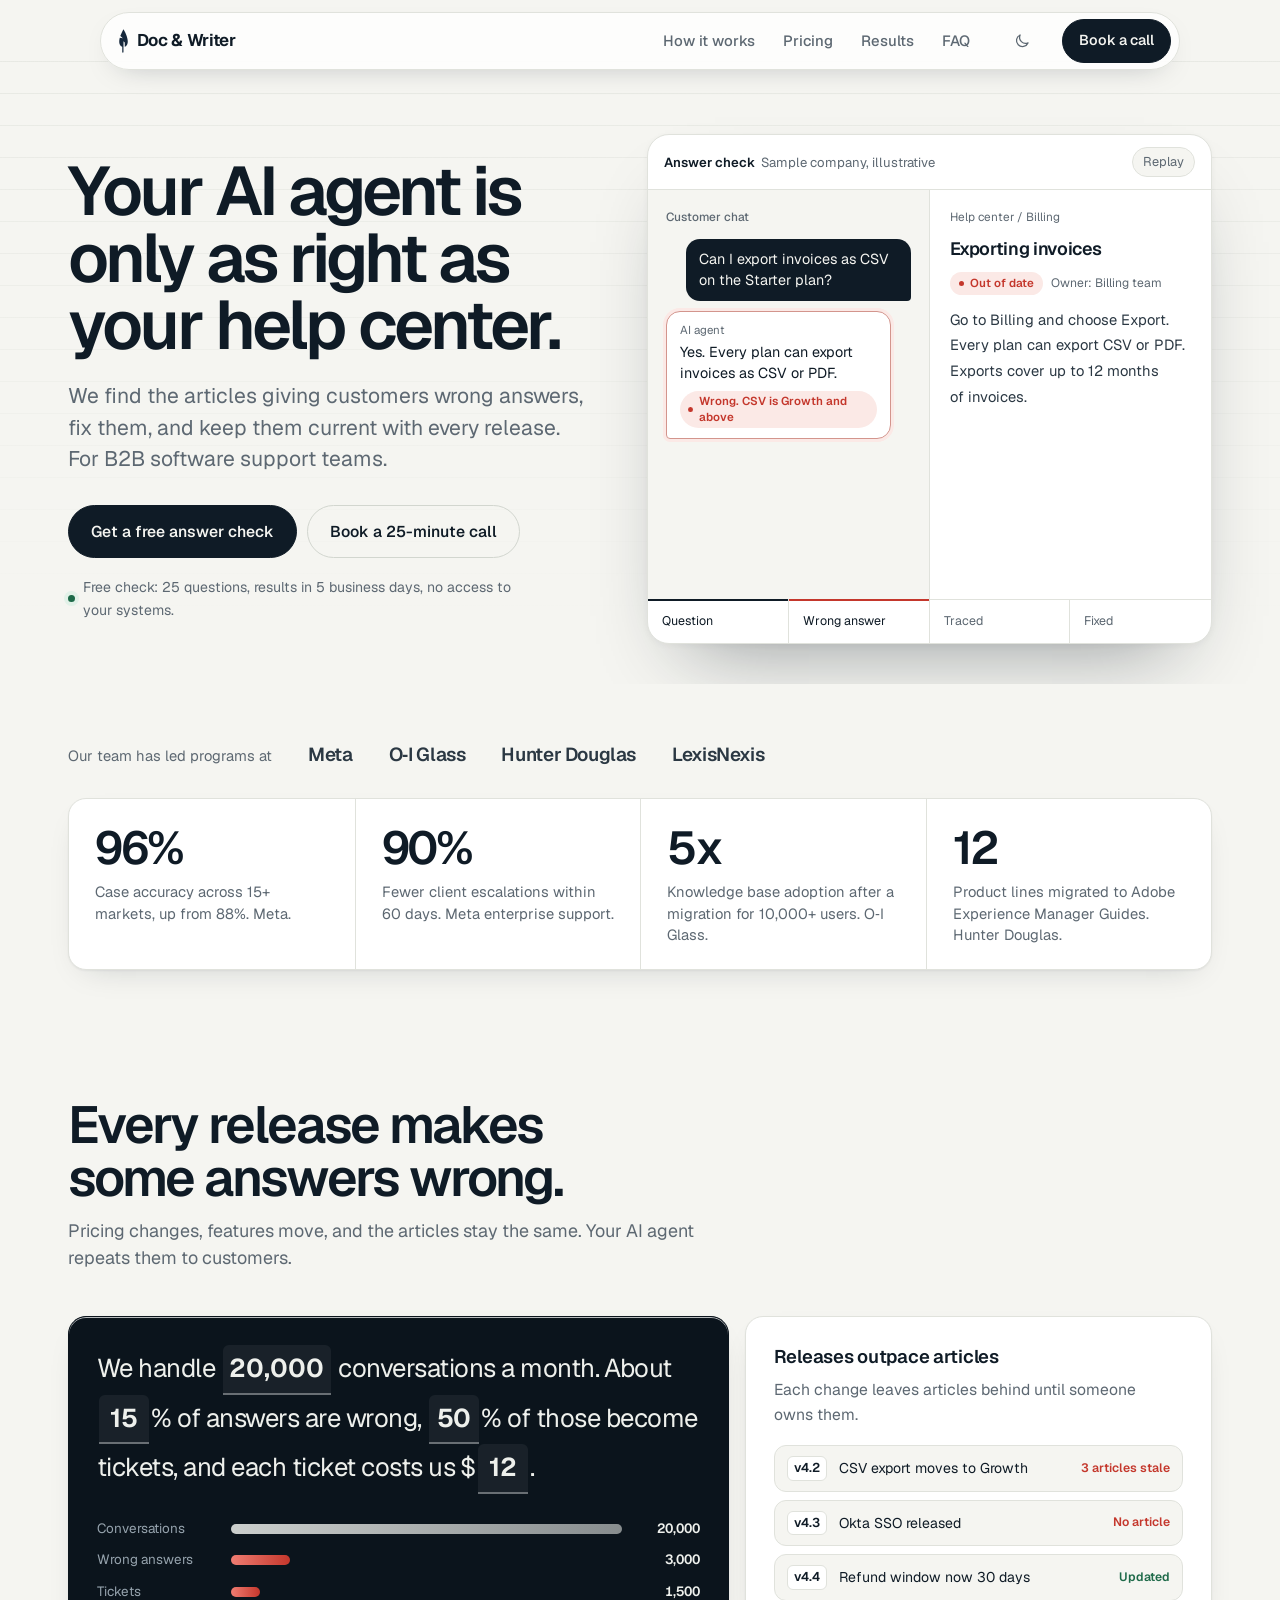
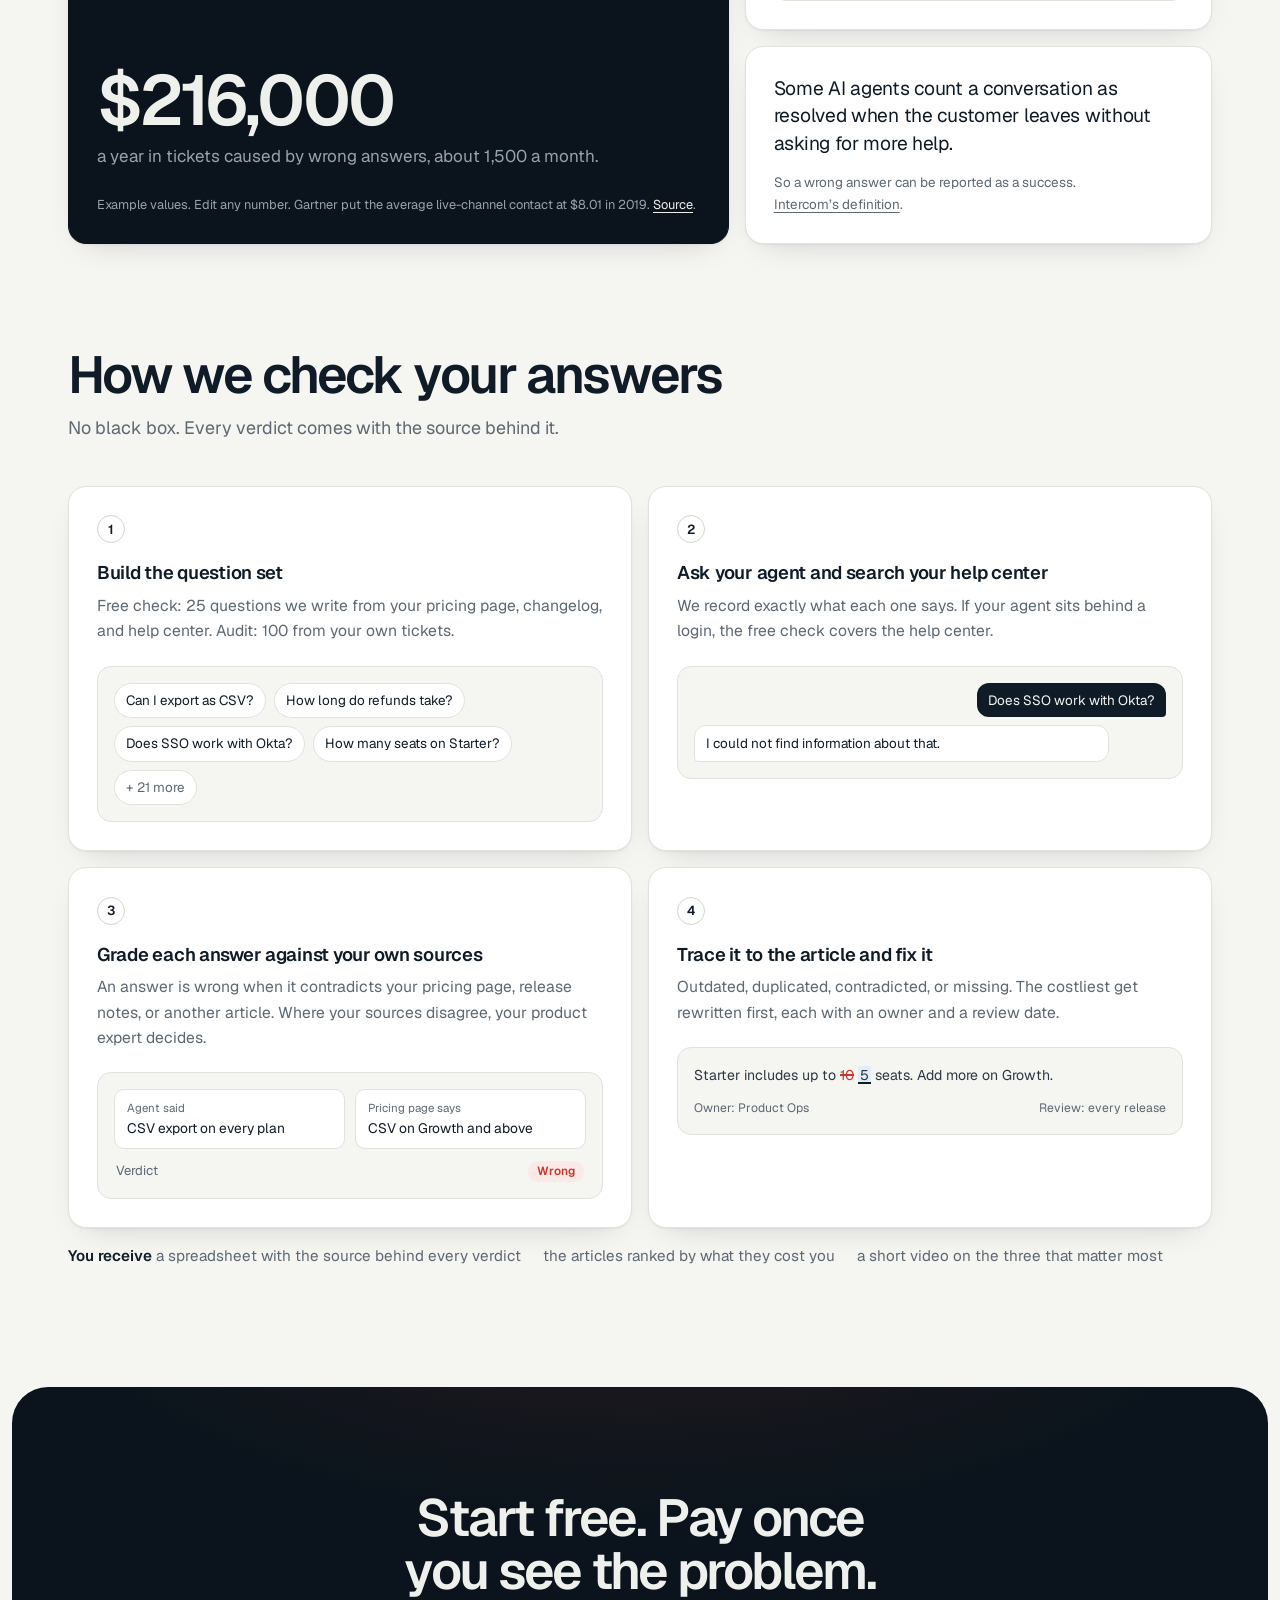
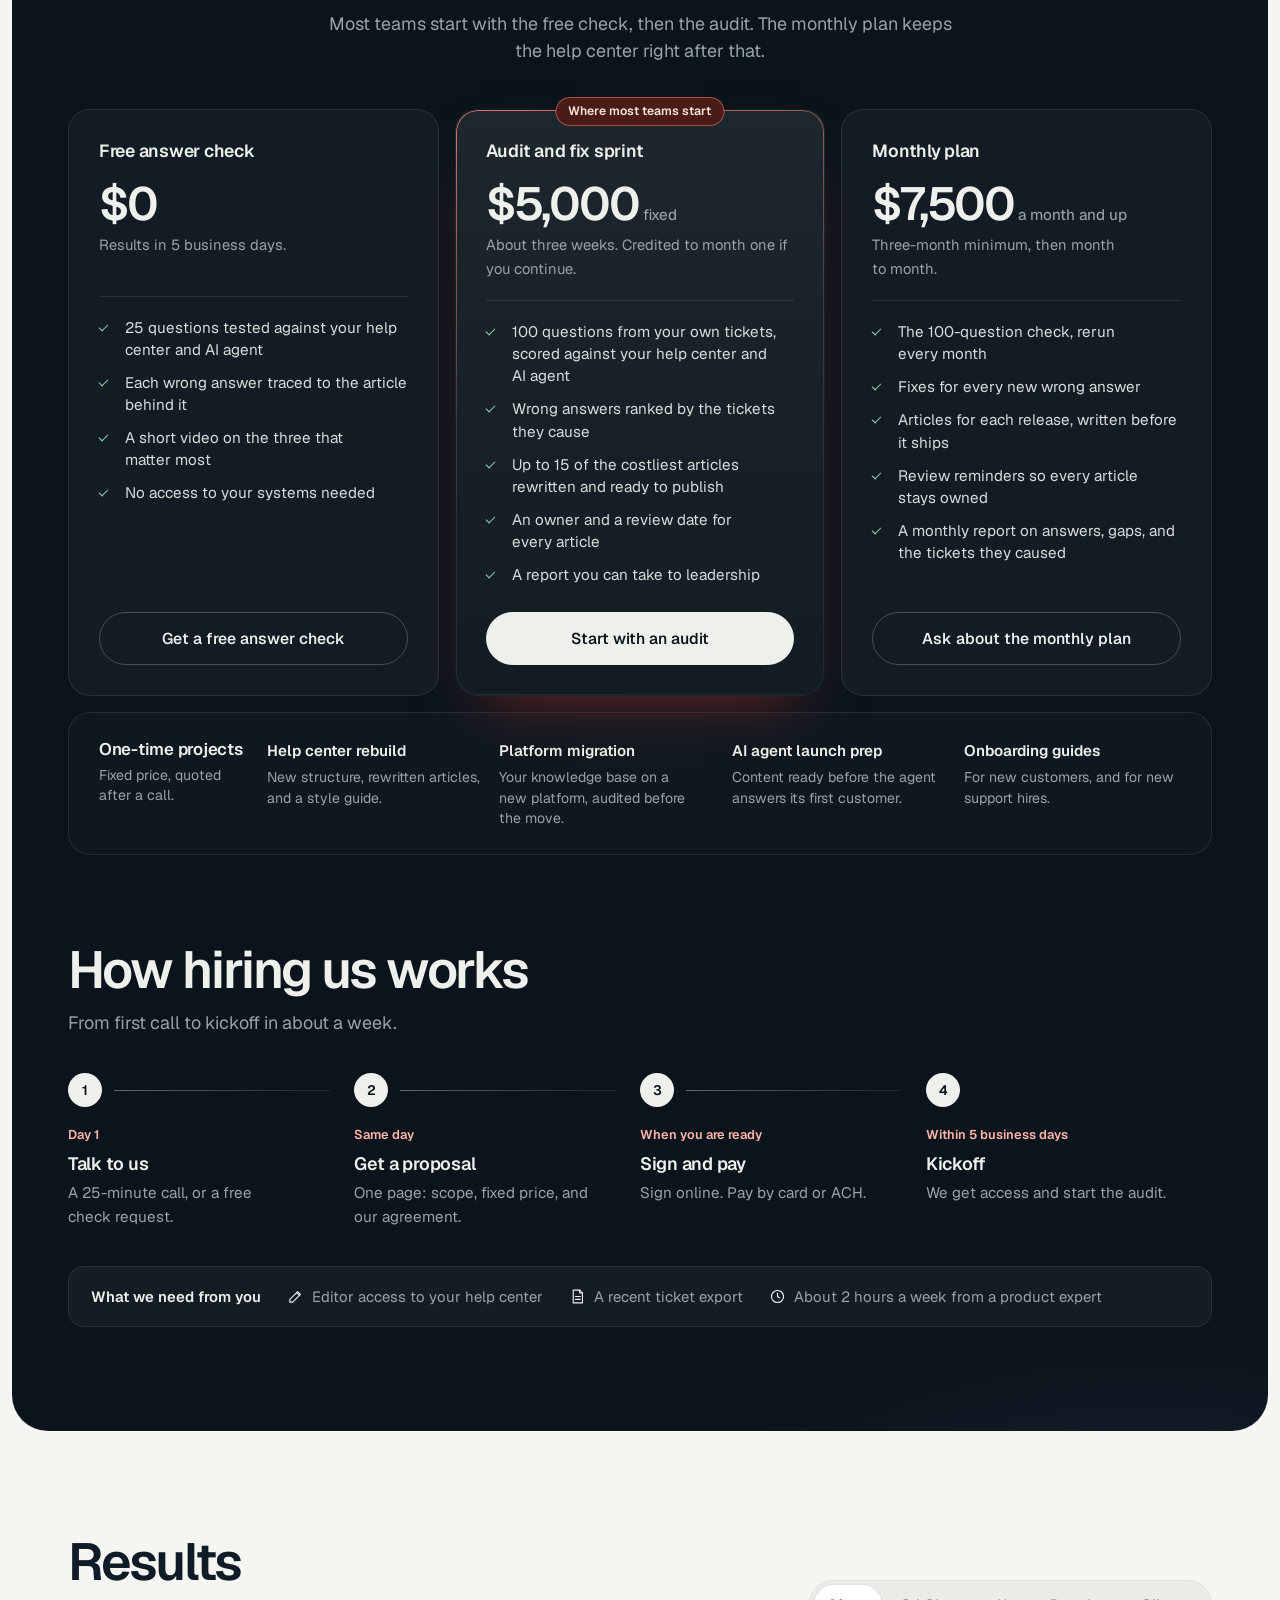
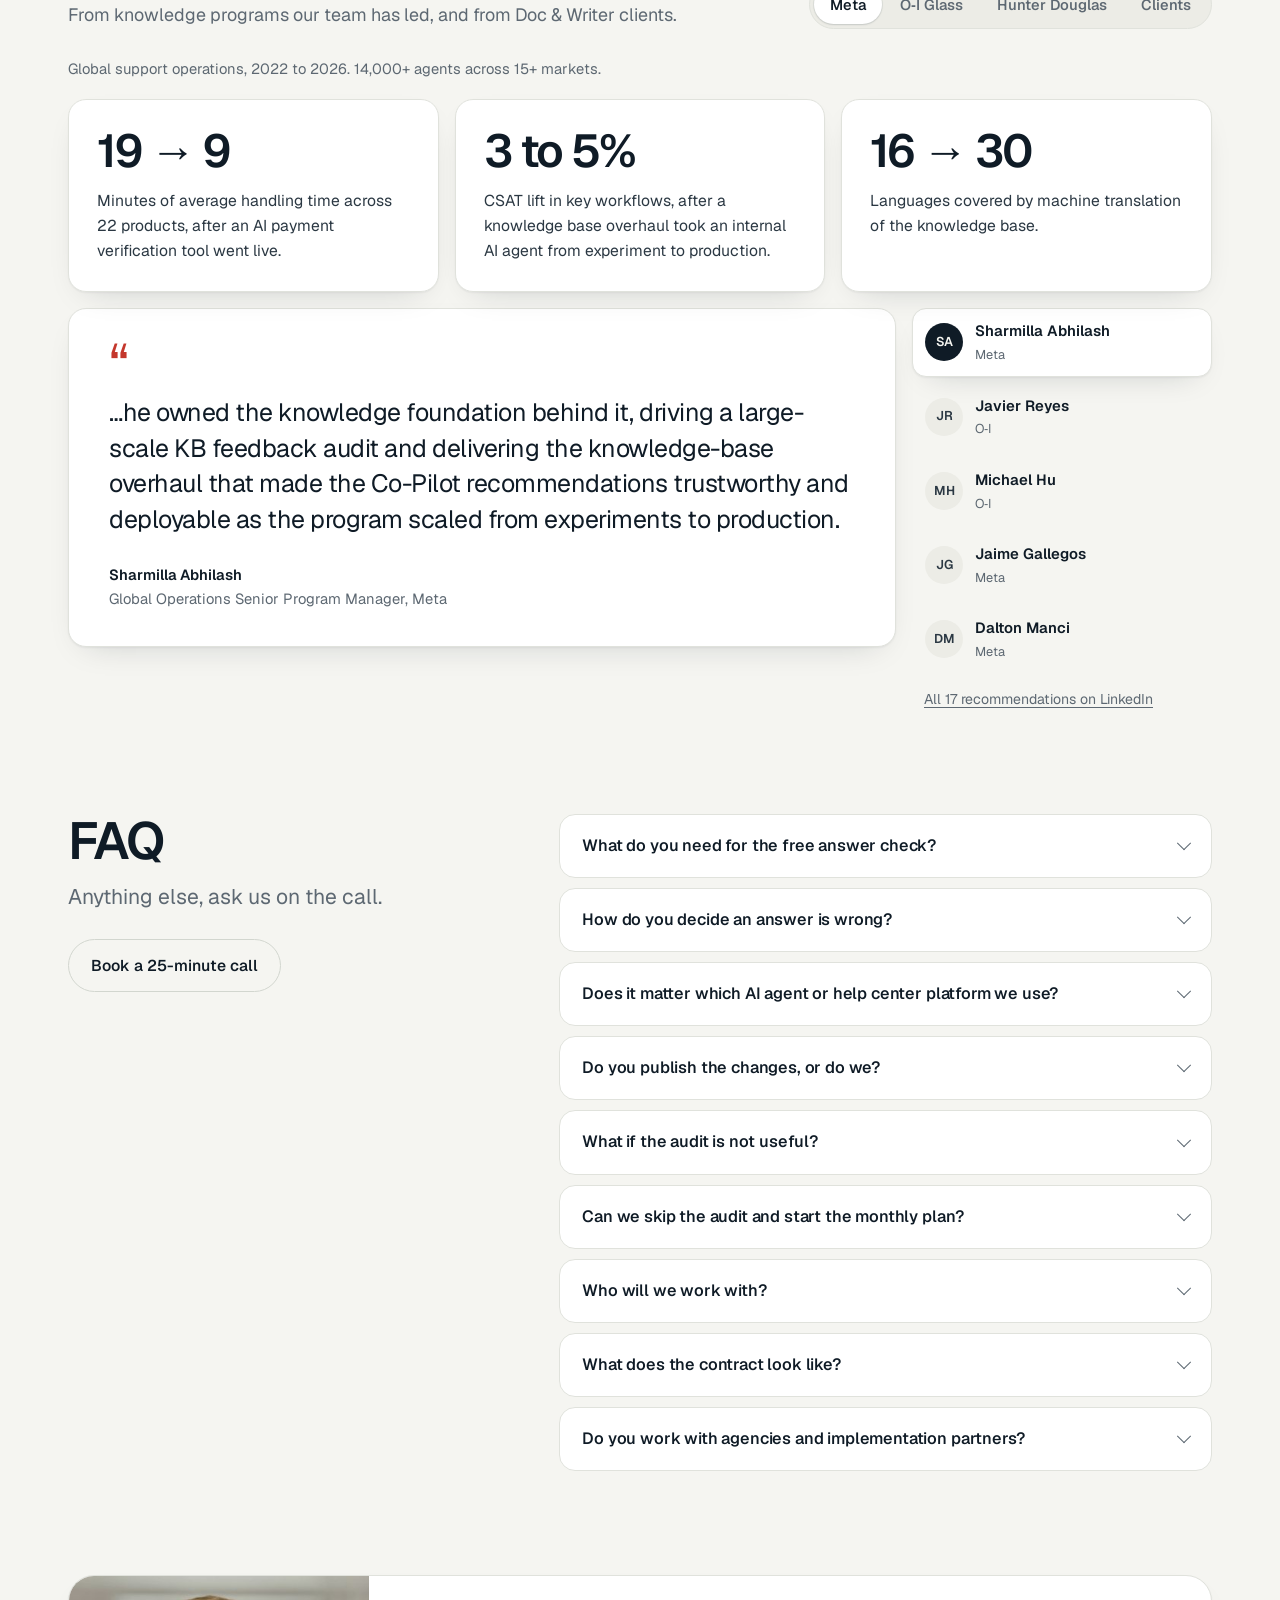
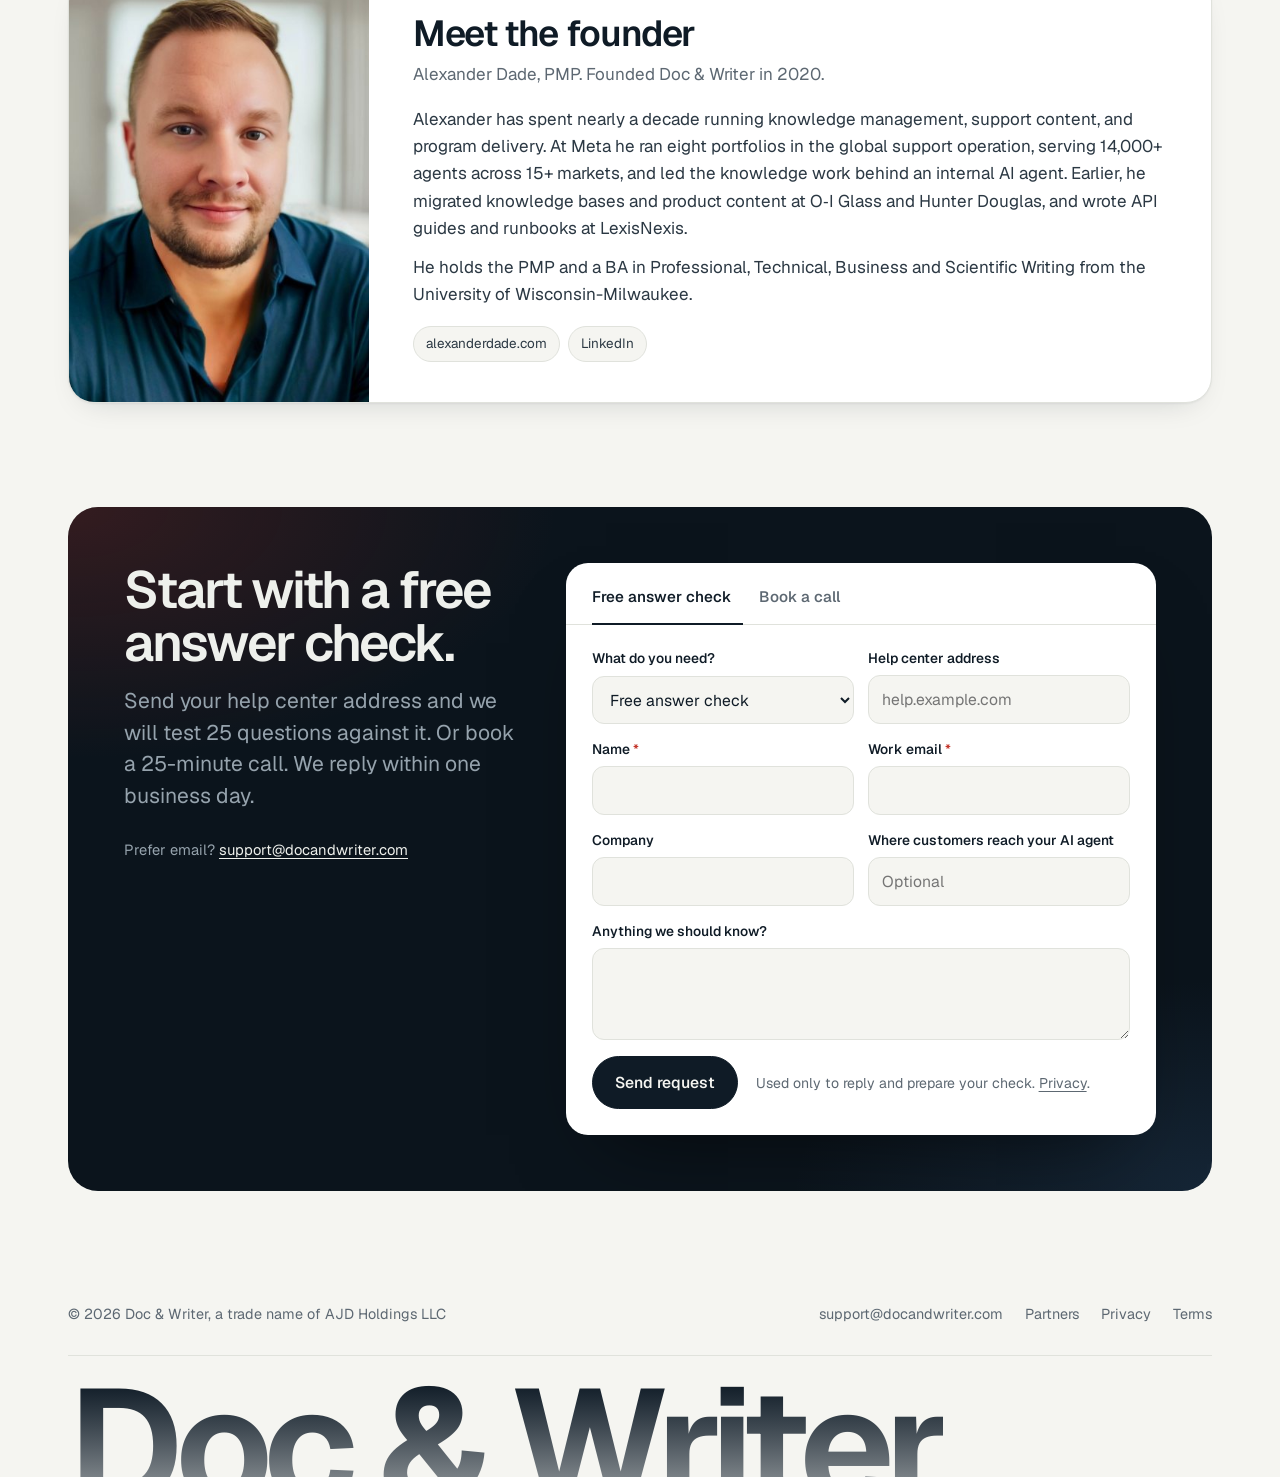
==== commit b16115f0: "redesign" ====
--- a/index.html
+++ b/index.html
@@ -192,47 +192,50 @@
 <body>
 <a class="skip" href="#main">Skip to content</a>
 <header class="mast">
-  <div class="wrap">
-    <a class="brand" href="/" aria-label="Doc &amp; Writer home"><img src="/assets/img/logo.svg" alt="" width="10" height="26"><span>Doc &amp; Writer</span></a>
+  <div class="bar">
+    <a class="brand" href="/" aria-label="Doc &amp; Writer home"><img src="/assets/img/logo.svg" alt="" width="9" height="24"><span>Doc &amp; Writer</span></a>
     <nav class="nav" aria-label="Main"><a href="#how">How it works</a><a href="#pricing">Pricing</a><a href="#results">Results</a><a href="#faq">FAQ</a></nav>
     <button class="theme" id="theme" type="button" aria-label="Switch light or dark mode"><svg viewBox="0 0 24 24" fill="none" stroke="currentColor" stroke-width="1.7" stroke-linecap="round" stroke-linejoin="round" aria-hidden="true"><path d="M20 14.5A8 8 0 0 1 9.5 4a8 8 0 1 0 10.5 10.5z"/></svg></button>
     <a class="btn btn-sm" href="#contact" data-tab-target="tab-book">Book a call</a>
-    <details class="menu"><summary aria-label="Menu"><svg class="i-open" viewBox="0 0 24 24" aria-hidden="true"><path d="M4 7h16M4 12h16M4 17h16"/></svg><svg class="i-close" viewBox="0 0 24 24" aria-hidden="true"><path d="M6 6l12 12M18 6L6 18"/></svg></summary><nav aria-label="Main"><a href="#how">How it works</a><a href="#pricing">Pricing</a><a href="#results">Results</a><a href="#faq">FAQ</a><a href="#contact" data-tab-target="tab-check">Free answer check</a><a href="#contact" data-tab-target="tab-book">Book a call</a></nav></details>
+    <details class="menu"><summary aria-label="Menu"><svg class="i-open" viewBox="0 0 24 24" aria-hidden="true"><path d="M4 8h16M4 16h16"/></svg><svg class="i-close" viewBox="0 0 24 24" aria-hidden="true"><path d="M6 6l12 12M18 6L6 18"/></svg></summary><nav aria-label="Main"><a href="#how">How it works</a><a href="#pricing">Pricing</a><a href="#results">Results</a><a href="#faq">FAQ</a><a class="btn" href="#contact" data-tab-target="tab-book">Book a call</a></nav></details>
   </div>
 </header>
 <main id="main">
 <section class="hero">
   <div class="wrap">
-    <h1>Your AI agent is only as right as your help center.</h1>
-    <div>
+    <div class="hero-copy">
+      <h1>Your AI agent is only as right as your help center.</h1>
       <p class="lede">We find the articles giving customers wrong answers, fix them, and keep them current with every release. For B2B software support teams.</p>
-      <div class="actions"><a class="btn" href="#contact" data-type="Free answer check" data-tab-target="tab-check">Get a free answer check</a><a class="btn btn-ghost" href="#contact" data-tab-target="tab-book">Book a 25-minute call</a></div>
-      <p class="fine">The free check tests 25 questions and takes 5 business days. No access to your systems needed.</p>
-    </div>
-    <article class="article" id="article" data-state="before" aria-label="Sample help article, before and after our edit">
-      <div class="art-bar">
-        <span class="crumb">Help center / Billing / Exporting invoices</span>
-        <div class="toggle" role="group" aria-label="Show article"><button type="button" data-show="before" aria-pressed="true">Before</button><button type="button" data-show="after" aria-pressed="false">After</button></div>
-      </div>
-      <dl class="art-meta">
-        <div><dt>Status</dt><dd><span class="pill bad before">Out of date</span><span class="pill good after">Verified</span></dd></div>
-        <div><dt>Owner</dt><dd><span class="before">None</span><span class="after">Billing team</span></dd></div>
-        <div><dt>Last reviewed</dt><dd><span class="before">14 months ago</span><span class="after">This week</span></dd></div>
-      </dl>
-      <div class="art-body">
-        <h3>Exporting invoices</h3>
-        <p class="before">Go to Billing, choose Export, and pick CSV or PDF. All plans can export up to 24 months of invoices.</p>
-        <p class="after">Go to Billing, choose Export, and pick <del>CSV or PDF</del> <ins>PDF. CSV export is on the Growth plan and above</ins>. <del>All plans</del> <ins>Starter and Growth plans</ins> can export up to <del>24</del> <ins>12</ins> months of invoices.</p>
-      </div>
-      <p class="art-foot">Sample article. The company and details are illustrative.</p>
-    </article>
-  </div>
-</section>
-
-<section class="proof" aria-label="Results">
-  <div class="wrap">
-    <p class="record-note">Results from knowledge programs our team has led</p>
-    <div class="record">
+      <div class="actions"><a class="btn" href="#contact" data-tab-target="tab-check" data-type="Free answer check">Get a free answer check</a><a class="btn btn-ghost" href="#contact" data-tab-target="tab-book">Book a 25-minute call</a></div>
+      <p class="fine">Free check: 25 questions, results in 5 business days, no access to your systems.</p>
+    </div>
+    <div class="demo" id="demo" role="img" aria-label="Example: an AI agent gives a wrong answer about CSV export, we trace it to an outdated help article, correct the article, and the agent answers correctly.">
+      <div class="demo-top"><span><b>Answer check</b>&nbsp;&nbsp;Sample company, illustrative</span><button class="replay" id="d-replay" type="button">Replay</button></div>
+      <div class="demo-body">
+        <div class="chat">
+          <div class="pane-label">Customer chat</div>
+          <div class="bub user" id="d-user">Can I export invoices as CSV on the Starter plan?</div>
+          <div class="bub bot" id="d-typing"><small>AI agent</small><span class="typing"><i></i><i></i><i></i></span></div>
+          <div class="bub bot bad" id="d-wrong" hidden><small>AI agent</small>Yes. Every plan can export invoices as CSV or PDF.<br><span class="tag bad">Wrong. CSV is Growth and above</span></div>
+          <div class="bub bot good" id="d-right"><small>AI agent, after the fix</small>CSV export is on Growth and above. On Starter, you can export invoices as PDF.<br><span class="tag good">Matches your pricing page</span></div>
+        </div>
+        <div class="doc" id="d-doc">
+          <div class="crumb">Help center / Billing</div>
+          <h4>Exporting invoices</h4>
+          <div class="meta"><span class="pill bad" id="d-pill-bad">Out of date</span><span class="pill good" id="d-pill-good" hidden>Verified</span><span>Owner: Billing team</span></div>
+          <p>Go to Billing and choose Export. <span class="hl" id="d-hl"><span class="orig">Every plan can export CSV or PDF.</span><del>Every plan can export CSV or PDF.</del> <ins>PDF export is on every plan. CSV export is on Growth and above.</ins></span> Exports cover up to 12 months of invoices.</p>
+          <div class="note" id="d-note"><b>Traced.</b> The agent answered from this article, last reviewed 14 months ago. Your pricing page says CSV is Growth and above.</div>
+        </div>
+      </div>
+      <div class="steps-bar" aria-hidden="true"><span>Question</span><span class="red">Wrong answer</span><span class="red">Traced</span><span>Fixed</span></div>
+    </div>
+  </div>
+</section>
+
+<section class="proof" aria-label="Track record">
+  <div class="wrap">
+    <div class="orgs"><span>Our team has led programs at</span><b>Meta</b><b>O&#8209;I Glass</b><b>Hunter Douglas</b><b>LexisNexis</b></div>
+    <div class="stats">
       <div><b>96%</b><span>Case accuracy across 15+ markets, up from 88%. Meta.</span></div>
       <div><b>90%</b><span>Fewer client escalations within 60 days. Meta enterprise support.</span></div>
       <div><b>5x</b><span>Knowledge base adoption after a migration for 10,000+ users. O&#8209;I Glass.</span></div>
@@ -241,275 +244,271 @@
   </div>
 </section>
 
-<section class="section band">
+<section class="section" id="problem">
   <div class="wrap">
     <div class="head">
       <h2>Every release makes some answers wrong.</h2>
-      <p>Pricing changes, features move, and the articles stay the same. Your AI agent repeats them to customers, and some agents count those conversations as resolved.</p>
-    </div>
-    <form class="calc" id="cost-calc" onsubmit="return false" aria-label="Cost of wrong answers">
-      <p class="mad">We handle <label class="sr" for="c-volume">Conversations a month</label><input class="w5" id="c-volume" inputmode="numeric" value="20,000"> conversations a month. About <label class="sr" for="c-wrong">Percent of answers that are wrong</label><input class="w2" id="c-wrong" inputmode="decimal" value="15">% of answers are wrong, <label class="sr" for="c-escalate">Percent of wrong answers that become tickets</label><input class="w2" id="c-escalate" inputmode="decimal" value="50">% of those become tickets, and each ticket costs us $<label class="sr" for="c-cost">Cost per ticket in dollars</label><input class="w2" id="c-cost" inputmode="decimal" value="12">.</p>
-      <div class="out" aria-live="polite"><b id="o-yearly">$216,000</b><span>a year in tickets caused by wrong answers, about <span id="o-tickets">1,500</span> a month.</span></div>
-      <p class="src">Example values. Edit any number. Gartner put the average live-channel contact at $8.01 in 2019, and Intercom counts a conversation as resolved when the customer leaves without asking for more help. Sources: <a href="https://www.gartner.com/en/newsroom/press-releases/2019-09-25-gartner-says-only-9--of-customers-report-solving-thei">Gartner</a>, <a href="https://intercom.com/help/en/articles/8205718-fin-ai-agent-resolutions">Intercom</a>.</p>
-    </form>
-  </div>
-</section>
-
-<section class="section" id="how">
+      <p>Pricing changes, features move, and the articles stay the same. Your AI agent repeats them to customers.</p>
+    </div>
+    <div class="bento">
+      <form class="tile calc s7 r2" id="cost-calc" onsubmit="return false" aria-label="Cost of wrong answers">
+        <p class="mad">We handle <label class="sr" for="c-volume">Conversations a month</label><input class="w5" id="c-volume" inputmode="numeric" value="20,000"> conversations a month. About <label class="sr" for="c-wrong">Percent of answers that are wrong</label><input class="w2" id="c-wrong" inputmode="decimal" value="15">% of answers are wrong, <label class="sr" for="c-escalate">Percent of wrong answers that become tickets</label><input class="w2" id="c-escalate" inputmode="decimal" value="50">% of those become tickets, and each ticket costs us $<label class="sr" for="c-cost">Cost per ticket in dollars</label><input class="w2" id="c-cost" inputmode="decimal" value="12">.</p>
+        <div class="funnel" aria-hidden="true">
+          <div><span>Conversations</span><i style="--w:100%"></i><em id="f-conv">20,000</em></div>
+          <div><span>Wrong answers</span><i class="r" id="f-wrong-bar" style="--w:15%"></i><em id="f-wrong">3,000</em></div>
+          <div><span>Tickets</span><i class="r" id="f-tix-bar" style="--w:7.5%"></i><em id="f-tix">1,500</em></div>
+        </div>
+        <div class="out" aria-live="polite"><b id="o-yearly">$216,000</b><span>a year in tickets caused by wrong answers, about <span id="o-tickets">1,500</span> a month.</span></div>
+        <p class="src">Example values. Edit any number. Gartner put the average live-channel contact at $8.01 in 2019. <a href="https://www.gartner.com/en/newsroom/press-releases/2019-09-25-gartner-says-only-9--of-customers-report-solving-thei">Source</a>.</p>
+      </form>
+      <div class="tile s5">
+        <h3>Releases outpace articles</h3>
+        <p>Each change leaves articles behind until someone owns them.</p>
+        <ul class="log">
+          <li><code>v4.2</code><span>CSV export moves to Growth</span><span class="x">3 articles stale</span></li>
+          <li><code>v4.3</code><span>Okta SSO released</span><span class="x">No article</span></li>
+          <li><code>v4.4</code><span>Refund window now 30 days</span><span class="ok">Updated</span></li>
+        </ul>
+      </div>
+      <div class="tile s5 quote-tile">
+        <blockquote>Some AI agents count a conversation as resolved when the customer leaves without asking for more help.</blockquote>
+        <p class="src">So a wrong answer can be reported as a success. <a href="https://intercom.com/help/en/articles/8205718-fin-ai-agent-resolutions">Intercom&rsquo;s definition</a>.</p>
+      </div>
+    </div>
+  </div>
+</section>
+
+<section class="section" id="how" style="padding-top:0">
   <div class="wrap">
     <div class="head">
       <h2>How we check your answers</h2>
-      <p>You get a spreadsheet you can verify line by line, with the source for every verdict.</p>
-    </div>
-    <div class="method">
-      <ol class="steps">
-        <li><h3>Build the question set</h3><p>For the free check, we write 25 questions a customer would ask, based on your pricing page, changelog, and help center. The audit uses 100 questions from your own tickets.</p></li>
-        <li><h3>Ask your agent and search your help center</h3><p>We record exactly what each one says. If your agent sits behind a login, the free check covers the help center only.</p></li>
-        <li><h3>Grade each answer against your own sources</h3><p>An answer is wrong when it contradicts your pricing page, your release notes, or another article. When your sources disagree, your product expert decides.</p></li>
-        <li><h3>Trace each wrong answer to its article</h3><p>Outdated, duplicated, contradicted, or missing. That tells us which articles to fix first.</p></li>
-      </ol>
-      <div class="sheet">
-        <div class="sheet-top"><b>Answer check, sample results</b><span class="muted">Illustrative</span></div>
-        <table>
-          <thead><tr><th>Question</th><th class="hide-sm">What the agent said</th><th>What your sources say</th><th>Result</th></tr></thead>
-          <tbody>
-            <tr><td>Can I export invoices as CSV?</td><td class="hide-sm">Yes, on every plan.</td><td>Pricing page: CSV export on Growth and above.</td><td><span class="verdict v-wrong">Wrong</span></td></tr>
-            <tr><td>How long do refunds take?</td><td class="hide-sm">5 to 7 business days.</td><td>Billing article: 5 to 7 business days.</td><td><span class="verdict v-ok">Correct</span></td></tr>
-            <tr><td>Does SSO work with Okta?</td><td class="hide-sm">I could not find that.</td><td>June changelog: Okta SSO released. No article.</td><td><span class="verdict v-gap">Missing</span></td></tr>
-            <tr><td>How many seats come with Starter?</td><td class="hide-sm">Up to 10 users.</td><td>Two articles disagree: 5 and 10.</td><td><span class="verdict v-gap">Conflict</span></td></tr>
-          </tbody>
-        </table>
-        <p class="sheet-foot">Each row links to the source page and the article to fix.</p>
-      </div>
-    </div>
-  </div>
-</section>
-
-<section class="section band" id="pricing">
-  <div class="wrap">
-    <div class="head">
-      <h2>Start free. Pay once you see the problem.</h2>
-      <p>Most teams start with the free check, then the audit. The monthly plan keeps the help center right after that.</p>
-    </div>
-    <div class="plans">
-      <div class="plan">
-        <h3>Free answer check</h3>
-        <p class="price">$0</p>
-        <p class="term">Results in 5 business days</p>
-        <ul>
-          <li>25 questions tested against your help center and AI agent</li>
-          <li>Each wrong answer traced to the article behind it</li>
-          <li>A short video walking through the three that matter most</li>
-          <li>No access to your systems needed</li>
-        </ul>
-        <a class="btn btn-ghost" href="#contact" data-type="Free answer check" data-tab-target="tab-check">Get a free answer check</a>
-      </div>
-      <div class="plan pick">
-        <span class="flag">Where most teams start</span>
-        <h3>Audit and fix sprint</h3>
-        <p class="price">$5,000 <small>fixed</small></p>
-        <p class="term">About three weeks. Credited to month one if you continue.</p>
-        <ul>
-          <li>100 questions from your own tickets, scored against your help center and AI agent</li>
-          <li>Wrong answers ranked by the tickets they cause</li>
-          <li>Up to 15 of the costliest articles rewritten and ready to publish</li>
-          <li>An owner and a review date for every article</li>
-          <li>A report you can take to leadership</li>
-        </ul>
-        <a class="btn" href="#contact" data-type="Audit and fix sprint" data-tab-target="tab-check">Start with an audit</a>
-        <p class="note">If the audit is not worth the fee, we refund it.</p>
-      </div>
-      <div class="plan">
-        <h3>Monthly plan</h3>
-        <p class="price">$7,500 <small>a month and up</small></p>
-        <p class="term">Three-month minimum, then month to month.</p>
-        <ul>
-          <li>The 100-question check, rerun every month</li>
-          <li>Fixes for every new wrong answer</li>
-          <li>Help articles for each release, written before it ships</li>
-          <li>Review reminders so every article stays owned</li>
-          <li>A monthly report on answers, gaps, and the tickets they caused</li>
-        </ul>
-        <a class="btn btn-ghost" href="#contact" data-type="Monthly plan" data-tab-target="tab-check">Ask about the monthly plan</a>
-      </div>
-    </div>
-    <div class="extras">
-      <div><h3>One-time projects</h3><p>Quoted at a fixed price after a call.</p></div>
-      <ul>
-        <li><b>Help center rebuild</b><span>New structure, rewritten articles, and a style guide your team can keep using.</span></li>
-        <li><b>Platform migration</b><span>Moving your knowledge base to a new platform, with an audit before the move.</span></li>
-        <li><b>AI agent launch prep</b><span>Getting your content ready before an agent answers its first customer.</span></li>
-        <li><b>Onboarding and implementation guides</b><span>For new customers, and for new support hires.</span></li>
-      </ul>
-    </div>
-  </div>
-</section>
-
-<section class="section" id="start">
-  <div class="wrap">
-    <div class="head">
-      <h2>How hiring us works</h2>
-      <p>From first call to kickoff in about a week.</p>
-    </div>
-    <ol class="track">
-      <li><span class="dot">1</span><span class="when">Day 1</span><h3>Talk to us</h3><p>A 25-minute call, or a free check request.</p></li>
-      <li><span class="dot">2</span><span class="when">Same day</span><h3>Get a proposal</h3><p>One page: scope, fixed price, and our agreement.</p></li>
-      <li><span class="dot">3</span><span class="when">When you are ready</span><h3>Sign and pay</h3><p>Sign online. Pay by card or ACH.</p></li>
-      <li><span class="dot">4</span><span class="when">Within 5 business days</span><h3>Kickoff</h3><p>We get access and start the audit.</p></li>
-    </ol>
-    <div class="needs">
-      <h3>What we need from you</h3>
-      <ul>
-        <li><svg viewBox="0 0 24 24" aria-hidden="true"><path d="M4 20h4L19 9l-4-4L4 16z"/><path d="M13.5 6.5l4 4"/></svg>Editor access to your help center</li>
-        <li><svg viewBox="0 0 24 24" aria-hidden="true"><path d="M6 3h9l4 4v14H6z"/><path d="M15 3v4h4M9 12h7M9 16h7"/></svg>A recent ticket export</li>
-        <li><svg viewBox="0 0 24 24" aria-hidden="true"><circle cx="12" cy="12" r="8.5"/><path d="M12 7.5V12l3 2"/></svg>About 2 hours a week from a product expert</li>
-      </ul>
-    </div>
-  </div>
-</section>
-
-<section class="section band" id="results">
-  <div class="wrap">
-    <div class="head">
-      <h2>Results</h2>
-      <p>From knowledge programs our team has led, and from Doc &amp; Writer clients.</p>
-    </div>
-    <div class="tabs" data-tabs>
-      <div class="tablist" role="tablist" aria-label="Results by organization">
+      <p>No black box. Every verdict comes with the source behind it.</p>
+    </div>
+    <div class="bento">
+      <div class="tile s6"><span class="step-n">1</span><h3>Build the question set</h3><p>Free check: 25 questions we write from your pricing page, changelog, and help center. Audit: 100 from your own tickets.</p>
+        <div class="viz chips"><span>Can I export as CSV?</span><span>How long do refunds take?</span><span>Does SSO work with Okta?</span><span>How many seats on Starter?</span><span class="more">+ 21 more</span></div></div>
+      <div class="tile s6"><span class="step-n">2</span><h3>Ask your agent and search your help center</h3><p>We record exactly what each one says. If your agent sits behind a login, the free check covers the help center.</p>
+        <div class="viz mini-chat"><span class="u">Does SSO work with Okta?</span><span class="b">I could not find information about that.</span></div></div>
+      <div class="tile s6"><span class="step-n">3</span><h3>Grade each answer against your own sources</h3><p>An answer is wrong when it contradicts your pricing page, release notes, or another article. Where your sources disagree, your product expert decides.</p>
+        <div class="viz cmp"><div><small>Agent said</small>CSV export on every plan</div><div><small>Pricing page says</small>CSV on Growth and above</div><div class="v"><span>Verdict</span><span class="verdict v-wrong">Wrong</span></div></div></div>
+      <div class="tile s6"><span class="step-n">4</span><h3>Trace it to the article and fix it</h3><p>Outdated, duplicated, contradicted, or missing. The costliest get rewritten first, each with an owner and a review date.</p>
+        <div class="viz mini-doc">Starter includes up to <del>10</del> <ins>5</ins> seats. Add more on Growth.<div class="who"><span>Owner: Product Ops</span><span>Review: every release</span></div></div></div>
+    </div>
+    <p class="deliver"><span><b>You receive</b> a spreadsheet with the source behind every verdict</span><span>the articles ranked by what they cost you</span><span>a short video on the three that matter most</span></p>
+  </div>
+</section>
+
+<section class="dark" id="pricing">
+  <div class="section">
+    <div class="wrap">
+      <div class="head center">
+        <h2>Start free. Pay once you see the problem.</h2>
+        <p>Most teams start with the free check, then the audit. The monthly plan keeps the help center right after that.</p>
+      </div>
+      <div class="plans">
+        <div class="plan">
+          <h3>Free answer check</h3>
+          <p class="price">$0</p>
+          <p class="term">Results in 5 business days.</p>
+          <ul>
+            <li>25 questions tested against your help center and AI agent</li>
+            <li>Each wrong answer traced to the article behind it</li>
+            <li>A short video on the three that matter most</li>
+            <li>No access to your systems needed</li>
+          </ul>
+          <a class="btn btn-line" href="#contact" data-tab-target="tab-check" data-type="Free answer check">Get a free answer check</a>
+        </div>
+        <div class="plan pick">
+          <span class="flag">Where most teams start</span>
+          <h3>Audit and fix sprint</h3>
+          <p class="price">$5,000<small>fixed</small></p>
+          <p class="term">About three weeks. Credited to month one if you continue.</p>
+          <ul>
+            <li>100 questions from your own tickets, scored against your help center and AI agent</li>
+            <li>Wrong answers ranked by the tickets they cause</li>
+            <li>Up to 15 of the costliest articles rewritten and ready to publish</li>
+            <li>An owner and a review date for every article</li>
+            <li>A report you can take to leadership</li>
+          </ul>
+          <a class="btn btn-light" href="#contact" data-tab-target="tab-check" data-type="Audit and fix sprint">Start with an audit</a>
+          <p class="note">If the audit is not worth the fee, we refund it.</p>
+        </div>
+        <div class="plan">
+          <h3>Monthly plan</h3>
+          <p class="price">$7,500<small>a month and up</small></p>
+          <p class="term">Three-month minimum, then month to month.</p>
+          <ul>
+            <li>The 100-question check, rerun every month</li>
+            <li>Fixes for every new wrong answer</li>
+            <li>Articles for each release, written before it ships</li>
+            <li>Review reminders so every article stays owned</li>
+            <li>A monthly report on answers, gaps, and the tickets they caused</li>
+          </ul>
+          <a class="btn btn-line" href="#contact" data-tab-target="tab-check" data-type="Monthly plan">Ask about the monthly plan</a>
+        </div>
+      </div>
+      <div class="projects">
+        <div><h3>One-time projects</h3><p>Fixed price, quoted after a call.</p></div>
+        <div><b>Help center rebuild</b><p>New structure, rewritten articles, and a style guide.</p></div>
+        <div><b>Platform migration</b><p>Your knowledge base on a new platform, audited before the move.</p></div>
+        <div><b>AI agent launch prep</b><p>Content ready before the agent answers its first customer.</p></div>
+        <div><b>Onboarding guides</b><p>For new customers, and for new support hires.</p></div>
+      </div>
+
+      <div class="hire" id="start">
+        <div class="head">
+          <h2>How hiring us works</h2>
+          <p>From first call to kickoff in about a week.</p>
+        </div>
+        <ol class="track">
+          <li><div class="node"><span class="dot">1</span><span class="line"></span></div><span class="when">Day 1</span><h3>Talk to us</h3><p>A 25-minute call, or a free check request.</p></li>
+          <li><div class="node"><span class="dot">2</span><span class="line"></span></div><span class="when">Same day</span><h3>Get a proposal</h3><p>One page: scope, fixed price, and our agreement.</p></li>
+          <li><div class="node"><span class="dot">3</span><span class="line"></span></div><span class="when">When you are ready</span><h3>Sign and pay</h3><p>Sign online. Pay by card or ACH.</p></li>
+          <li><div class="node"><span class="dot">4</span><span class="line"></span></div><span class="when">Within 5 business days</span><h3>Kickoff</h3><p>We get access and start the audit.</p></li>
+        </ol>
+        <div class="needs"><b>What we need from you</b>
+          <span><svg viewBox="0 0 24 24" aria-hidden="true"><path d="M4 20h4L19 9l-4-4L4 16z"/><path d="M13.5 6.5l4 4"/></svg>Editor access to your help center</span>
+          <span><svg viewBox="0 0 24 24" aria-hidden="true"><path d="M6 3h9l4 4v14H6z"/><path d="M15 3v4h4M9 12h7M9 16h7"/></svg>A recent ticket export</span>
+          <span><svg viewBox="0 0 24 24" aria-hidden="true"><circle cx="12" cy="12" r="8.5"/><path d="M12 7.5V12l3 2"/></svg>About 2 hours a week from a product expert</span>
+        </div>
+      </div>
+    </div>
+  </div>
+</section>
+
+<section class="section" id="results">
+  <div class="wrap">
+    <div class="tabs-top">
+      <div class="head" style="margin:0">
+        <h2>Results</h2>
+        <p>From knowledge programs our team has led, and from Doc &amp; Writer clients.</p>
+      </div>
+      <div class="seg" role="tablist" aria-label="Results by organization">
         <button role="tab" id="t-meta" aria-controls="p-meta" aria-selected="true">Meta</button>
         <button role="tab" id="t-oi" aria-controls="p-oi" aria-selected="false" tabindex="-1">O&#8209;I Glass</button>
         <button role="tab" id="t-hd" aria-controls="p-hd" aria-selected="false" tabindex="-1">Hunter Douglas</button>
         <button role="tab" id="t-cl" aria-controls="p-cl" aria-selected="false" tabindex="-1">Clients</button>
       </div>
-      <div class="tabpanel" role="tabpanel" id="p-meta" aria-labelledby="t-meta">
-        <div class="res">
-          <div>
-            <p class="ctx">Global support operations, 2022 to 2026. 14,000+ agents in 15+ markets.</p>
-            <ul class="wins">
-              <li><b>Experiment to production.</b> Ran the knowledge base audit and overhaul behind an internal AI agent, which then lifted CSAT 3 to 5% in key workflows.</li>
-              <li><b>19 minutes to 9.</b> Average handling time across 22 products, with an AI payment verification tool.</li>
-              <li><b>16 to 30 languages.</b> Machine translation coverage of the knowledge base.</li>
-              <li><b>Zero downtime.</b> A CMS migration for a technical publications library.</li>
-            </ul>
-          </div>
-          <figure class="pull"><blockquote>&ldquo;&hellip;he owned the knowledge foundation behind it, driving a large-scale KB feedback audit and delivering the knowledge-base overhaul that made the Co-Pilot recommendations trustworthy and deployable as the program scaled from experiments to production.&rdquo;</blockquote><figcaption><strong>Sharmilla Abhilash</strong>Global Operations Senior Program Manager, Meta</figcaption></figure>
-        </div>
-        <div class="minis">
-          <figure><blockquote>&ldquo;One of Alexander&rsquo;s standout strengths is his mastery of timelines and dependencies.&rdquo;</blockquote><figcaption><strong>Jaime Gallegos</strong>Program Manager, Meta</figcaption></figure>
-          <figure><blockquote>&ldquo;I had the pleasure of managing Alexander directly for 8 months and was more than pleased with his skill and thought leadership.&rdquo;</blockquote><figcaption><strong>Dalton Manci</strong>AI Learning &amp; Knowledge Technology Architect, Meta</figcaption></figure>
-        </div>
-      </div>
-      <div class="tabpanel" role="tabpanel" id="p-oi" aria-labelledby="t-oi" hidden>
-        <div class="res">
-          <div>
-            <p class="ctx">A $250M R&amp;D program across three plants.</p>
-            <ul class="wins">
-              <li><b>900+ procedures.</b> Authored and governed as the single source of truth for operations.</li>
-              <li><b>35% faster onboarding</b> for new engineers, with Microsoft Copilot rolled out to 300 of them.</li>
-              <li><b>25 days to 4.</b> Project timelines, after a QA validation standard the organization adopted.</li>
-            </ul>
-          </div>
-          <div class="stack">
-            <figure class="pull"><blockquote>&ldquo;His collaborative approach was essential to expedite the adoption of CCMS and LMS programs that were new for the glass manufacturing environment.&rdquo;</blockquote><figcaption><strong>Javier Reyes, MSc, PMP</strong>Project Planning Director, O&#8209;I</figcaption></figure>
-            <figure class="mini"><blockquote>&ldquo;He effectively gathered information from various parties and distilled complex topics into easy to understand documents which were used across continents.&rdquo;</blockquote><figcaption><strong>Michael Hu</strong>Technology Licensing Lead, O&#8209;I</figcaption></figure>
-          </div>
-        </div>
-      </div>
-      <div class="tabpanel" role="tabpanel" id="p-hd" aria-labelledby="t-hd" hidden>
-        <div class="res">
-          <div>
-            <p class="ctx">Product content, 2020 to 2021.</p>
-            <ul class="wins">
-              <li><b>3 pilot sites to thousands of dealers.</b> Product, installation, and training content, scaled from pilot to full rollout.</li>
-              <li><b>12 product lines</b> migrated to Adobe Experience Manager Guides.</li>
-            </ul>
-          </div>
-          <div class="stat"><b>Thousands</b><span>of dealers working from one content source, up from 3 pilot sites</span></div>
-        </div>
-      </div>
-      <div class="tabpanel" role="tabpanel" id="p-cl" aria-labelledby="t-cl" hidden>
-        <div class="res">
-          <div>
-            <p class="ctx">Doc &amp; Writer clients since 2020.</p>
-            <ul class="wins">
-              <li><b>Bankers&rsquo; Bank of the West.</b> An IT knowledge base with an owner for every protocol and automated accuracy reviews.</li>
-              <li><b>AIRBOX.</b> Client setup time cut 30% by standardizing UL and EPA compliance protocols.</li>
-              <li><b>Idomoo.</b> Global engineering documentation moved to Git and Markdown.</li>
-              <li><b>Mozilla.</b> API and SDK documentation edits for MDN.</li>
-            </ul>
-          </div>
-          <div class="stat"><b>30%</b><span>faster client setup at AIRBOX</span></div>
-        </div>
-      </div>
-    </div>
-    <p class="quotes-note"><a href="https://www.linkedin.com/in/alexanderdade/details/recommendations/">Read all 17 recommendations on LinkedIn</a></p>
-  </div>
-</section>
-
-<section class="section" id="faq">
-  <div class="wrap faq-grid">
-    <div><h2>FAQ</h2><p class="lede">Anything else, ask us on the call.</p></div>
+    </div>
+    <div class="tabpanel res-grid" role="tabpanel" id="p-meta" aria-labelledby="t-meta">
+      <p class="ctx">Global support operations, 2022 to 2026. 14,000+ agents across 15+ markets.</p>
+      <div class="tile"><b class="big">19 &rarr; 9</b><p>Minutes of average handling time across 22 products, after an AI payment verification tool went live.</p></div>
+      <div class="tile"><b class="big">3 to 5%</b><p>CSAT lift in key workflows, after a knowledge base overhaul took an internal AI agent from experiment to production.</p></div>
+      <div class="tile"><b class="big">16 &rarr; 30</b><p>Languages covered by machine translation of the knowledge base.</p></div>
+    </div>
+    <div class="tabpanel res-grid" role="tabpanel" id="p-oi" aria-labelledby="t-oi" hidden>
+      <p class="ctx">A $250M R&amp;D program across three plants.</p>
+      <div class="tile"><b class="big">900+</b><p>Standard operating procedures authored and governed as the single source of truth for operations.</p></div>
+      <div class="tile"><b class="big">35%</b><p>Faster onboarding for new engineers, with Microsoft Copilot rolled out to 300 of them.</p></div>
+      <div class="tile"><b class="big">25 &rarr; 4</b><p>Days on project timelines, after a QA validation standard the organization adopted.</p></div>
+    </div>
+    <div class="tabpanel res-grid" role="tabpanel" id="p-hd" aria-labelledby="t-hd" hidden>
+      <p class="ctx">Product content, 2020 to 2021.</p>
+      <div class="tile"><b class="big">3 &rarr; 1,000s</b><p>From 3 pilot sites to thousands of dealers working from the same product, installation, and training content.</p></div>
+      <div class="tile"><b class="big">12</b><p>Product lines migrated to Adobe Experience Manager Guides.</p></div>
+      <div class="tile"><b class="big">1 source</b><p>Product, installation, and training content published from a single source.</p></div>
+    </div>
+    <div class="tabpanel res-grid" role="tabpanel" id="p-cl" aria-labelledby="t-cl" hidden>
+      <p class="ctx">Doc &amp; Writer clients since 2020.</p>
+      <div class="tile"><b class="big">30%</b><p>Faster client setup at AIRBOX, from standardized UL and EPA compliance protocols.</p></div>
+      <div class="tile"><h3>Bankers&rsquo; Bank of the West</h3><p>An IT knowledge base with an owner for every protocol and automated quarterly, semiannual, and annual accuracy reviews.</p></div>
+      <div class="tile"><h3>Idomoo and Mozilla</h3><p>Engineering documentation moved to Git and Markdown at Idomoo, and API and SDK documentation edits for MDN.</p></div>
+    </div>
+
+    <div class="voices">
+      <div>
+        <figure class="voice" role="tabpanel" id="p-v1" aria-labelledby="t-v1"><blockquote>&hellip;he owned the knowledge foundation behind it, driving a large-scale KB feedback audit and delivering the knowledge-base overhaul that made the Co-Pilot recommendations trustworthy and deployable as the program scaled from experiments to production.</blockquote><figcaption><strong>Sharmilla Abhilash</strong>Global Operations Senior Program Manager, Meta</figcaption></figure>
+        <figure class="voice" role="tabpanel" id="p-v2" aria-labelledby="t-v2" hidden><blockquote>His collaborative approach was essential to expedite the adoption of CCMS and LMS programs that were new for the glass manufacturing environment.</blockquote><figcaption><strong>Javier Reyes, MSc, PMP</strong>Project Planning Director, O&#8209;I</figcaption></figure>
+        <figure class="voice" role="tabpanel" id="p-v3" aria-labelledby="t-v3" hidden><blockquote>He effectively gathered information from various parties and distilled complex topics into easy to understand documents which were used across continents.</blockquote><figcaption><strong>Michael Hu</strong>Technology Licensing Lead, O&#8209;I</figcaption></figure>
+        <figure class="voice" role="tabpanel" id="p-v4" aria-labelledby="t-v4" hidden><blockquote>One of Alexander&rsquo;s standout strengths is his mastery of timelines and dependencies. He orchestrates multiple moving parts with precision, ensuring that projects stay on track and stakeholders remain aligned.</blockquote><figcaption><strong>Jaime Gallegos</strong>Program Manager, Meta</figcaption></figure>
+        <figure class="voice" role="tabpanel" id="p-v5" aria-labelledby="t-v5" hidden><blockquote>I had the pleasure of managing Alexander directly for 8 months and was more than pleased with his skill and thought leadership.</blockquote><figcaption><strong>Dalton Manci</strong>AI Learning &amp; Knowledge Technology Architect, Meta</figcaption></figure>
+      </div>
+      <div class="people" role="tablist" aria-orientation="vertical" aria-label="Recommendations">
+          <button role="tab" id="t-v1" aria-controls="p-v1" aria-selected="true"><i>SA</i><b>Sharmilla Abhilash</b><span>Meta</span></button>
+          <button role="tab" id="t-v2" aria-controls="p-v2" aria-selected="false" tabindex="-1"><i>JR</i><b>Javier Reyes</b><span>O&#8209;I</span></button>
+          <button role="tab" id="t-v3" aria-controls="p-v3" aria-selected="false" tabindex="-1"><i>MH</i><b>Michael Hu</b><span>O&#8209;I</span></button>
+          <button role="tab" id="t-v4" aria-controls="p-v4" aria-selected="false" tabindex="-1"><i>JG</i><b>Jaime Gallegos</b><span>Meta</span></button>
+          <button role="tab" id="t-v5" aria-controls="p-v5" aria-selected="false" tabindex="-1"><i>DM</i><b>Dalton Manci</b><span>Meta</span></button>
+        <a href="https://www.linkedin.com/in/alexanderdade/details/recommendations/">All 17 recommendations on LinkedIn</a>
+      </div>
+    </div>
+  </div>
+</section>
+
+<section class="section" id="faq" style="padding-top:0">
+  <div class="wrap faq-wrap">
+    <div class="faq-side">
+      <h2>FAQ</h2>
+      <p class="lede">Anything else, ask us on the call.</p>
+      <a class="btn btn-ghost" href="#contact" data-tab-target="tab-book">Book a 25-minute call</a>
+    </div>
     <div class="faq">
-      <details><summary>What do you need for the free answer check?</summary><p>Your help center address, and where customers reach your AI agent if it is public. No logins, no data exports, and no access to your systems.</p></details>
-      <details><summary>How do you decide an answer is wrong?</summary><p>We grade each answer against your own published sources: your pricing page, release notes, and the rest of your help center. When your sources disagree with each other, we flag it and your product expert makes the call.</p></details>
-      <details><summary>Does it matter which AI agent or help center platform we use?</summary><p>No. We test the agent the way your customers use it and fix the content it reads from. Our team has worked in Salesforce Knowledge, Confluence, SharePoint, Adobe Experience Manager Guides, Heretto, and Git with Markdown.</p></details>
-      <details><summary>Do you publish the changes, or do we?</summary><p>Either. With editor access we publish directly, or we hand you changes ready to paste. Nothing goes live without your approval.</p></details>
-      <details><summary>What if the audit is not useful?</summary><p>Tell us, and we refund the fee.</p></details>
-      <details><summary>Can we skip the audit and start the monthly plan?</summary><p>Yes. Your first month then starts with the audit.</p></details>
-      <details><summary>Who will we work with?</summary><p>One senior knowledge lead runs your account from the first call through every monthly review, and all work is reviewed before it reaches you.</p></details>
-      <details><summary>What does the contract look like?</summary><p>A short services agreement and a one-page scope. We sign your NDA or provide ours. The monthly plan has a three-month minimum, then runs month to month.</p></details>
-      <details><summary>Do you work with agencies and implementation partners?</summary><p>Yes, as a subcontractor or through referrals. See <a href="/partners">our partner page</a>.</p></details>
-    </div>
-  </div>
-</section>
-
-<section class="section band" id="about">
-  <div class="wrap"><div class="founder" id="alexander-dade">
-    <div class="mono" aria-hidden="true">AD</div>
-    <div>
-      <h2>Meet the founder</h2>
-      <p class="role">Alexander Dade, PMP. Founded Doc &amp; Writer in 2020.</p>
-      <p>Alexander has spent nearly a decade running knowledge management, support content, and program delivery. At Meta he ran eight portfolios in the global support operation, serving 14,000+ agents across 15+ markets, and led the knowledge work behind an internal AI agent. Before that he migrated knowledge bases and product content at O&#8209;I Glass and Hunter Douglas, and wrote API guides and runbooks at LexisNexis.</p>
-      <p>He holds the PMP and a BA in Professional, Technical, Business and Scientific Writing from the University of Wisconsin-Milwaukee. <a href="https://alexanderdade.com/">alexanderdade.com</a></p>
-    </div>
-  </div></div>
-</section>
-
-<section class="section" id="contact">
-  <div class="wrap">
-    <div class="head">
-      <h2>Start with a free answer check.</h2>
-      <p>Or book a 25-minute call. We reply within one business day.</p>
-    </div>
-    <div class="tabs boxed" data-tabs>
-      <div class="tablist" role="tablist" aria-label="Contact options">
-        <button role="tab" id="tab-check" aria-controls="p-check" aria-selected="true">Request the free check</button>
-        <button role="tab" id="tab-book" aria-controls="p-book" aria-selected="false" tabindex="-1">Book a call</button>
-      </div>
-      <div class="tabpanel" role="tabpanel" id="p-check" aria-labelledby="tab-check">
-        <form class="form" name="contact" method="POST" action="/thanks" data-netlify="true" netlify-honeypot="company-website">
-          <input type="hidden" name="form-name" value="contact">
-          <p class="hidden"><label>Leave this empty <input name="company-website"></label></p>
-          <div class="two">
-            <div class="field"><label for="f-type">What do you need?</label>
-              <select id="f-type" name="request_type"><option>Free answer check</option><option>Audit and fix sprint</option><option>Monthly plan</option><option>A one-time project</option><option>Something else</option></select></div>
-            <div class="field"><label for="f-url">Help center address</label><input id="f-url" name="help_center_url" placeholder="help.example.com"></div>
-          </div>
-          <div class="two">
-            <div class="field"><label for="f-name">Name <span class="req">*</span></label><input id="f-name" name="name" autocomplete="name" required></div>
-            <div class="field"><label for="f-email">Work email <span class="req">*</span></label><input id="f-email" name="email" type="email" autocomplete="email" required></div>
-          </div>
-          <div class="two">
-            <div class="field"><label for="f-company">Company</label><input id="f-company" name="company" autocomplete="organization"></div>
-            <div class="field"><label for="f-agent">Where customers reach your AI agent</label><input id="f-agent" name="ai_agent" placeholder="Optional"></div>
-          </div>
-          <div class="field"><label for="f-msg">Anything we should know?</label><textarea id="f-msg" name="message"></textarea></div>
-          <div class="submit-row"><button class="btn" type="submit">Send request</button><p class="small muted">We use what you send only to reply and prepare your check. <a href="/privacy-policy">Privacy</a>.</p></div>
-        </form>
-      </div>
-      <div class="tabpanel" role="tabpanel" id="p-book" aria-labelledby="tab-book" hidden>
-        <div class="calendly-inline-widget cal-embed" data-url="https://calendly.com/docandwriter/discovery-call?hide_gdpr_banner=1&amp;primary_color=16283c"></div>
-        <noscript><p><a href="https://calendly.com/docandwriter/discovery-call">Open the booking page</a></p></noscript>
+        <details><summary>What do you need for the free answer check?</summary><p>Your help center address, and where customers reach your AI agent if it is public. No logins, no data exports, and no access to your systems.</p></details>
+        <details><summary>How do you decide an answer is wrong?</summary><p>We grade each answer against your own published sources: your pricing page, release notes, and the rest of your help center. When your sources disagree with each other, we flag it and your product expert makes the call.</p></details>
+        <details><summary>Does it matter which AI agent or help center platform we use?</summary><p>No. We test the agent the way your customers use it and fix the content it reads from. Our team has worked in Salesforce Knowledge, Confluence, SharePoint, Adobe Experience Manager Guides, Heretto, and Git with Markdown.</p></details>
+        <details><summary>Do you publish the changes, or do we?</summary><p>Either. With editor access we publish directly, or we hand you changes ready to paste. Nothing goes live without your approval.</p></details>
+        <details><summary>What if the audit is not useful?</summary><p>Tell us, and we refund the fee.</p></details>
+        <details><summary>Can we skip the audit and start the monthly plan?</summary><p>Yes. Your first month then starts with the audit.</p></details>
+        <details><summary>Who will we work with?</summary><p>One senior knowledge lead runs your account from the first call through every monthly review, and all work is reviewed before it reaches you.</p></details>
+        <details><summary>What does the contract look like?</summary><p>A short services agreement and a one-page scope. We sign your NDA or provide ours. The monthly plan has a three-month minimum, then runs month to month.</p></details>
+        <details><summary>Do you work with agencies and implementation partners?</summary><p>Yes, as a subcontractor or through referrals. See <a href="/partners">our partner page</a>.</p></details>
+    </div>
+  </div>
+</section>
+
+<section class="section" id="about" style="padding-top:0">
+  <div class="wrap">
+    <div class="founder" id="alexander-dade">
+      <img src="/assets/img/alexander-dade-560.jpg" alt="Alexander Dade" width="560" height="560">
+      <div class="body">
+        <h2>Meet the founder</h2>
+        <p class="role">Alexander Dade, PMP. Founded Doc &amp; Writer in 2020.</p>
+        <p>Alexander has spent nearly a decade running knowledge management, support content, and program delivery. At Meta he ran eight portfolios in the global support operation, serving 14,000+ agents across 15+ markets, and led the knowledge work behind an internal AI agent. Earlier, he migrated knowledge bases and product content at O&#8209;I Glass and Hunter Douglas, and wrote API guides and runbooks at LexisNexis.</p>
+        <p>He holds the PMP and a BA in Professional, Technical, Business and Scientific Writing from the University of Wisconsin-Milwaukee.</p>
+        <div class="creds"><a href="https://alexanderdade.com/">alexanderdade.com</a><a href="https://www.linkedin.com/in/alexanderdade/">LinkedIn</a></div>
+      </div>
+    </div>
+  </div>
+</section>
+
+<section class="section" id="contact" style="padding-top:0">
+  <div class="wrap">
+    <div class="cta">
+      <div>
+        <h2>Start with a free answer check.</h2>
+        <p class="lede">Send your help center address and we will test 25 questions against it. Or book a 25-minute call. We reply within one business day.</p>
+        <p class="contact-alt">Prefer email? <a href="mailto:support@docandwriter.com">support@docandwriter.com</a></p>
+      </div>
+      <div class="panel">
+        <div class="panel-tabs" role="tablist" aria-label="Contact options">
+          <button role="tab" id="tab-check" aria-controls="p-check" aria-selected="true">Free answer check</button>
+          <button role="tab" id="tab-book" aria-controls="p-book" aria-selected="false" tabindex="-1">Book a call</button>
+        </div>
+        <div role="tabpanel" id="p-check" aria-labelledby="tab-check">
+          <form class="form" name="contact" method="POST" action="/thanks" data-netlify="true" netlify-honeypot="company-website">
+            <input type="hidden" name="form-name" value="contact">
+            <p class="hidden"><label>Leave this empty <input name="company-website"></label></p>
+            <div class="two">
+              <div class="field"><label for="f-type">What do you need?</label>
+                <select id="f-type" name="request_type"><option>Free answer check</option><option>Audit and fix sprint</option><option>Monthly plan</option><option>A one-time project</option><option>Something else</option></select></div>
+              <div class="field"><label for="f-url">Help center address</label><input id="f-url" name="help_center_url" placeholder="help.example.com"></div>
+            </div>
+            <div class="two">
+              <div class="field"><label for="f-name">Name <span class="req">*</span></label><input id="f-name" name="name" autocomplete="name" required></div>
+              <div class="field"><label for="f-email">Work email <span class="req">*</span></label><input id="f-email" name="email" type="email" autocomplete="email" required></div>
+            </div>
+            <div class="two">
+              <div class="field"><label for="f-company">Company</label><input id="f-company" name="company" autocomplete="organization"></div>
+              <div class="field"><label for="f-agent">Where customers reach your AI agent</label><input id="f-agent" name="ai_agent" placeholder="Optional"></div>
+            </div>
+            <div class="field"><label for="f-msg">Anything we should know?</label><textarea id="f-msg" name="message"></textarea></div>
+            <div class="submit-row"><button class="btn" type="submit">Send request</button><p class="small muted">Used only to reply and prepare your check. <a href="/privacy-policy">Privacy</a>.</p></div>
+          </form>
+        </div>
+        <div role="tabpanel" id="p-book" aria-labelledby="tab-book" hidden>
+          <div class="calendly-inline-widget cal-embed" data-url="https://calendly.com/docandwriter/discovery-call?hide_gdpr_banner=1&amp;primary_color=0f1b26"></div>
+          <noscript><p><a href="https://calendly.com/docandwriter/discovery-call">Open the booking page</a></p></noscript>
+        </div>
       </div>
     </div>
   </div>
@@ -517,8 +516,11 @@
 </main>
 <footer class="foot">
   <div class="wrap">
-    <p>&copy; 2026 Doc &amp; Writer, a trade name of AJD Holdings LLC</p>
-    <nav aria-label="Footer"><a href="mailto:support@docandwriter.com">support@docandwriter.com</a><a href="/partners">Partners</a><a href="/privacy-policy">Privacy</a><a href="/terms-and-conditions">Terms</a></nav>
+    <div class="foot-row">
+      <p>&copy; 2026 Doc &amp; Writer, a trade name of AJD Holdings LLC</p>
+      <nav aria-label="Footer"><a href="mailto:support@docandwriter.com">support@docandwriter.com</a><a href="/partners">Partners</a><a href="/privacy-policy">Privacy</a><a href="/terms-and-conditions">Terms</a></nav>
+    </div>
+    <div class="foot-mark" aria-hidden="true"><span>Doc &amp; Writer</span></div>
   </div>
 </footer>
 <script src="/assets/site.js" defer></script>
--- a/assets/site.css
+++ b/assets/site.css
@@ -1,5 +1,5 @@
 /* ==========================================================================
-   Doc & Writer. Set in Geist. Plain CSS, no build step.
+   Doc & Writer. Concept: the redline. Set in Geist. Plain CSS, no build step.
    ========================================================================== */
 
 @font-face {
@@ -10,375 +10,481 @@
 }
 
 :root {
-  --paper: #f5f6f3;
+  --paper: #f5f5f1;
+  --paper-2: #ecece6;
   --sheet: #ffffff;
-  --ink: #14202b;
-  --navy: #16283c;
-  --graphite: #59656f;
-  --rule: #dadfdc;
-  --rule-strong: #14202b;
-  --redline: #b0322b;
-  --redwash: #fbeceb;
-  --inswash: #e4edf6;
-  --ok: #1f5f45;
-  --okwash: #e3f1ea;
-  --on-navy: #f5f6f3;
-  --on-navy-2: #b9c6d3;
+  --ink: #0f1b26;
+  --ink-2: #2b3843;
+  --graphite: #5d6872;
+  --rule: #e0e2dc;
+  --rule-2: #d2d6cf;
+  --red: #c4372c;
+  --redwash: #fbe9e6;
+  --green: #1e6a49;
+  --greenwash: #e2f1e8;
+  --ins: #e3edf8;
+  --night: #0b141c;
+  --night-2: #111d27;
+  --night-line: rgba(255, 255, 255, .09);
+  --on-night: #eef0ec;
+  --on-night-2: #96a3ad;
   --font: "Geist", "Helvetica Neue", Helvetica, Arial, sans-serif;
-  --wrap: 1160px;
+  --wrap: 1200px;
   --gutter: 28px;
-  --radius: 12px;
+  --r: 18px;
+  --shadow: 0 1px 0 rgba(255,255,255,.7) inset, 0 1px 2px rgba(15,27,38,.05), 0 12px 32px -18px rgba(15,27,38,.22);
   color-scheme: light;
 }
 @media (prefers-color-scheme: dark) {
   :root:not([data-theme="light"]) {
-    --paper: #10161b; --sheet: #161f27; --ink: #e7eae7; --navy: #0b1218;
-    --graphite: #9ba7b0; --rule: #28323a; --rule-strong: #e7eae7; --redline: #f08a80; --redwash: #3a2523;
-    --inswash: #1e3247; --ok: #86c9a6; --okwash: #1b3329; --on-navy: #e7eae7; --on-navy-2: #9ba7b0; color-scheme: dark;
+    --paper: #0d151c; --paper-2: #111b24; --sheet: #15212b; --ink: #eef0ec; --ink-2: #cfd5d2; --graphite: #93a0aa;
+    --rule: #22303b; --rule-2: #2c3b47; --red: #f07d72; --redwash: #3a1f1c; --green: #7fcca4; --greenwash: #17302a; --ins: #1b3048;
+    --night: #070d12; --night-2: #0c151d; --shadow: 0 1px 0 rgba(255,255,255,.04) inset, 0 16px 40px -20px rgba(0,0,0,.7); color-scheme: dark;
   }
 }
 :root[data-theme="dark"] {
-  --paper: #10161b; --sheet: #161f27; --ink: #e7eae7; --navy: #0b1218;
-  --graphite: #9ba7b0; --rule: #28323a; --rule-strong: #e7eae7; --redline: #f08a80; --redwash: #3a2523;
-  --inswash: #1e3247; --ok: #86c9a6; --okwash: #1b3329; --on-navy: #e7eae7; --on-navy-2: #9ba7b0; color-scheme: dark;
+  --paper: #0d151c; --paper-2: #111b24; --sheet: #15212b; --ink: #eef0ec; --ink-2: #cfd5d2; --graphite: #93a0aa;
+  --rule: #22303b; --rule-2: #2c3b47; --red: #f07d72; --redwash: #3a1f1c; --green: #7fcca4; --greenwash: #17302a; --ins: #1b3048;
+  --night: #070d12; --night-2: #0c151d; --shadow: 0 1px 0 rgba(255,255,255,.04) inset, 0 16px 40px -20px rgba(0,0,0,.7); color-scheme: dark;
 }
 
 *, *::before, *::after { box-sizing: border-box; }
-html { -webkit-text-size-adjust: 100%; scroll-padding-top: 84px; scroll-behavior: smooth; }
-@media (prefers-reduced-motion: reduce) { html { scroll-behavior: auto; } }
+html { -webkit-text-size-adjust: 100%; scroll-padding-top: 96px; scroll-behavior: smooth; }
 body { margin: 0; background: var(--paper); color: var(--ink); font-family: var(--font); font-size: 1.0625rem; line-height: 1.6; -webkit-font-smoothing: antialiased; text-rendering: optimizeLegibility; overflow-x: hidden; }
-p, li, dd { text-wrap: pretty; }
-h1, h2, h3 { text-wrap: balance; margin: 0; }
-img, svg { max-width: 100%; height: auto; display: block; }
+p, li, dd, blockquote { text-wrap: pretty; }
+h1, h2, h3 { text-wrap: balance; margin: 0; font-weight: 600; }
+img, svg { max-width: 100%; display: block; }
 a { color: inherit; text-decoration-thickness: 1px; text-underline-offset: .2em; }
 a:hover { text-decoration-thickness: 2px; }
-:focus-visible { outline: 2px solid var(--redline); outline-offset: 3px; border-radius: 3px; }
-.skip { position: absolute; left: -999px; top: 8px; background: var(--ink); color: var(--paper); padding: 6px 12px; z-index: 50; }
+:focus-visible { outline: 2px solid var(--red); outline-offset: 3px; border-radius: 4px; }
+.skip { position: absolute; left: -999px; top: 8px; background: var(--ink); color: var(--paper); padding: 6px 12px; z-index: 60; }
 .skip:focus { left: 8px; }
 .sr { position: absolute; width: 1px; height: 1px; padding: 0; margin: -1px; overflow: hidden; clip: rect(0 0 0 0); white-space: nowrap; border: 0; }
+.hidden, [hidden] { display: none !important; }
 .wrap { max-width: var(--wrap); margin: 0 auto; padding: 0 var(--gutter); }
 .muted { color: var(--graphite); }
-.small { font-size: .9rem; }
-.hidden { display: none; }
-
-/* ---------- Type ---------- */
-h1 { font-size: clamp(2.5rem, 1.5rem + 4vw, 4.6rem); font-weight: 620; line-height: 1.02; letter-spacing: -.035em; }
-h2 { font-size: clamp(1.9rem, 1.35rem + 1.9vw, 2.9rem); font-weight: 600; line-height: 1.08; letter-spacing: -.03em; }
-h3 { font-size: 1.2rem; font-weight: 600; line-height: 1.3; letter-spacing: -.012em; }
-.lede { font-size: clamp(1.1rem, 1rem + .4vw, 1.3rem); line-height: 1.5; color: var(--graphite); max-width: 40ch; margin: 0; }
-
-/* ---------- Header ---------- */
-.mast { position: sticky; top: 0; z-index: 30; background: color-mix(in srgb, var(--paper) 86%, transparent); backdrop-filter: saturate(1.4) blur(14px); -webkit-backdrop-filter: saturate(1.4) blur(14px); border-bottom: 1px solid transparent; transition: border-color .2s; }
-.mast.scrolled { border-bottom-color: var(--rule); }
-.mast .wrap { display: flex; align-items: center; gap: 28px; height: 68px; }
+.small { font-size: .88rem; }
+
+h1 { font-size: clamp(2.6rem, 1.4rem + 3.6vw, 4.5rem); line-height: .98; letter-spacing: -.045em; }
+h2 { font-size: clamp(2rem, 1.25rem + 2.5vw, 3.5rem); line-height: 1.02; letter-spacing: -.038em; }
+h3 { font-size: 1.15rem; line-height: 1.3; letter-spacing: -.015em; }
+.lede { font-size: clamp(1.1rem, 1rem + .45vw, 1.32rem); line-height: 1.5; color: var(--graphite); margin: 0; max-width: 44ch; }
+
+/* ---------- Floating nav ---------- */
+.mast { position: sticky; top: 12px; z-index: 40; padding: 0 16px; }
+.mast .bar { max-width: 1080px; margin: 0 auto; display: flex; align-items: center; gap: 22px; height: 58px; padding: 0 8px 0 18px; border-radius: 999px; background: color-mix(in srgb, var(--sheet) 78%, transparent); border: 1px solid var(--rule); backdrop-filter: saturate(1.6) blur(16px); -webkit-backdrop-filter: saturate(1.6) blur(16px); box-shadow: 0 10px 30px -18px rgba(15,27,38,.35); }
 .brand { display: flex; align-items: center; gap: 9px; text-decoration: none; margin-right: auto; }
-.brand img { height: 26px; width: auto; }
-.brand span { font-weight: 650; font-size: 1.12rem; letter-spacing: -.02em; white-space: nowrap; }
-:root[data-theme="dark"] .brand img { filter: invert(1) brightness(1.6); }
-@media (prefers-color-scheme: dark) { :root:not([data-theme="light"]) .brand img { filter: invert(1) brightness(1.6); } }
-.nav { display: flex; gap: 26px; }
-.nav a { text-decoration: none; font-size: .95rem; font-weight: 500; color: var(--graphite); }
-.nav a:hover { color: var(--ink); }
-.theme { display: grid; place-items: center; width: 32px; height: 32px; padding: 0; border: 0; background: none; color: var(--graphite); cursor: pointer; }
+.brand img { height: 24px; width: auto; }
+.brand span { font-weight: 650; font-size: 1.06rem; letter-spacing: -.02em; white-space: nowrap; }
+:root[data-theme="dark"] .brand img, :root[data-theme="dark"] .foot-mark img { filter: invert(1) brightness(1.6); }
+@media (prefers-color-scheme: dark) { :root:not([data-theme="light"]) .brand img, :root:not([data-theme="light"]) .foot-mark img { filter: invert(1) brightness(1.6); } }
+.nav { display: flex; gap: 4px; }
+.nav a { text-decoration: none; font-size: .93rem; font-weight: 500; color: var(--graphite); padding: 7px 12px; border-radius: 999px; }
+.nav a:hover { color: var(--ink); background: var(--paper-2); }
+.theme { display: grid; place-items: center; width: 36px; height: 36px; padding: 0; border: 0; border-radius: 50%; background: none; color: var(--graphite); cursor: pointer; }
 .theme:hover { color: var(--ink); }
-.theme svg { width: 19px; height: 19px; }
+.theme svg { width: 18px; height: 18px; }
 .menu { display: none; position: relative; }
-.menu summary { list-style: none; cursor: pointer; width: 38px; height: 38px; display: grid; place-items: center; margin-right: -8px; color: var(--ink); }
+.menu summary { list-style: none; cursor: pointer; width: 40px; height: 40px; display: grid; place-items: center; color: var(--ink); border-radius: 50%; }
+.menu summary::-webkit-details-marker { display: none; }
 .menu summary svg { width: 22px; height: 22px; fill: none; stroke: currentColor; stroke-width: 1.8; stroke-linecap: round; }
 .menu .i-close, .menu[open] .i-open { display: none; }
 .menu[open] .i-close { display: block; }
-.menu summary::-webkit-details-marker { display: none; }
-.menu nav { position: absolute; right: 0; top: calc(100% + 12px); background: var(--sheet); border: 1px solid var(--rule); border-radius: var(--radius); padding: 8px; min-width: 220px; box-shadow: 0 18px 40px -18px rgba(10,20,30,.35); display: grid; }
-.menu nav a { text-decoration: none; padding: 11px 12px; border-radius: 8px; font-weight: 500; }
+.menu nav { position: absolute; right: -6px; top: calc(100% + 14px); width: min(300px, calc(100vw - 32px)); background: var(--sheet); border: 1px solid var(--rule); border-radius: 18px; padding: 8px; box-shadow: 0 24px 50px -20px rgba(15,27,38,.4); display: grid; }
+.menu nav a { text-decoration: none; padding: 12px 14px; border-radius: 12px; font-weight: 500; }
 .menu nav a:hover { background: var(--paper); }
+.menu nav .btn { margin-top: 6px; }
 
 /* ---------- Buttons ---------- */
-.btn { display: inline-flex; align-items: center; justify-content: center; gap: 8px; font: inherit; font-size: 1rem; font-weight: 550; text-decoration: none; background: var(--navy); color: #f5f6f3; border: 1px solid var(--navy); border-radius: 10px; padding: 13px 20px; cursor: pointer; transition: transform .15s, background .15s; }
-.btn:hover { transform: translateY(-1px); }
-:root[data-theme="dark"] .btn:not(.btn-ghost) { background: #e7eae7; color: #10161b; border-color: #e7eae7; }
-@media (prefers-color-scheme: dark) { :root:not([data-theme="light"]) .btn:not(.btn-ghost) { background: #e7eae7; color: #10161b; border-color: #e7eae7; } }
-.btn-ghost { background: transparent; color: var(--ink); border-color: var(--rule); }
-.btn-ghost:hover { border-color: var(--ink); }
-.btn-sm { padding: 9px 15px; font-size: .92rem; }
-.actions { display: flex; flex-wrap: wrap; gap: 12px; }
+.btn { display: inline-flex; align-items: center; justify-content: center; gap: 8px; font: inherit; font-size: .98rem; font-weight: 550; text-decoration: none; background: var(--ink); color: var(--paper); border: 1px solid var(--ink); border-radius: 999px; padding: 13px 22px; cursor: pointer; transition: transform .18s, box-shadow .18s; white-space: nowrap; }
+.btn:hover { transform: translateY(-1px); box-shadow: 0 10px 22px -12px rgba(15,27,38,.6); }
+.btn svg { width: 16px; height: 16px; }
+.btn-ghost { background: transparent; color: var(--ink); border-color: var(--rule-2); }
+.btn-ghost:hover { border-color: var(--ink); box-shadow: none; }
+.btn-sm { padding: 9px 16px; font-size: .9rem; }
+.btn-light { background: var(--on-night); color: var(--night); border-color: var(--on-night); }
+.btn-line { background: transparent; color: var(--on-night); border-color: rgba(255,255,255,.22); }
+.btn-line:hover { border-color: var(--on-night); box-shadow: none; }
+.actions { display: flex; flex-wrap: wrap; gap: 10px; }
 
 /* ---------- Hero ---------- */
-.hero { padding: 72px 0 72px; }
-.hero .wrap { display: grid; grid-template-columns: minmax(0, 1fr) minmax(0, 540px); gap: 40px 72px; align-items: start; }
-.hero h1 { grid-column: 1 / -1; max-width: 17ch; }
-.hero .lede { margin: 8px 0 32px; }
-.hero .fine { margin: 18px 0 0; font-size: .9rem; color: var(--graphite); }
-
-.article { background: var(--sheet); border: 1px solid var(--rule); border-radius: var(--radius); box-shadow: 0 30px 60px -36px rgba(10,20,30,.35); overflow: hidden; }
-.art-bar { display: flex; align-items: center; justify-content: space-between; gap: 12px; padding: 11px 12px 11px 20px; border-bottom: 1px solid var(--rule); }
-.crumb { font-size: .84rem; color: var(--graphite); white-space: nowrap; overflow: hidden; text-overflow: ellipsis; }
-.toggle { display: inline-flex; background: var(--paper); border: 1px solid var(--rule); border-radius: 9px; padding: 3px; flex-shrink: 0; }
-.toggle button { font: inherit; font-size: .84rem; font-weight: 600; border: 0; background: transparent; color: var(--graphite); padding: 6px 13px; border-radius: 6px; cursor: pointer; }
-.toggle button[aria-pressed="true"] { background: var(--ink); color: var(--paper); }
-.art-meta { display: grid; grid-template-columns: repeat(3, minmax(0, 1fr)); margin: 0; border-bottom: 1px solid var(--rule); }
-.art-meta div { padding: 13px 20px; border-right: 1px solid var(--rule); }
-.art-meta div:last-child { border-right: 0; }
-.art-meta dt { font-size: .78rem; color: var(--graphite); font-weight: 500; }
-.art-meta dd { margin: 5px 0 0; font-size: .95rem; font-weight: 600; }
-.pill { display: inline-flex; align-items: center; gap: 7px; font-size: .8rem; font-weight: 600; padding: 3px 10px; border-radius: 999px; }
-.pill::before { content: ""; width: 6px; height: 6px; border-radius: 50%; background: currentColor; }
-.pill.bad { color: var(--redline); background: var(--redwash); }
-.pill.good { color: var(--ok); background: var(--okwash); }
-.art-body { padding: 22px 22px 8px; }
-.art-body h3 { font-size: 1.35rem; margin-bottom: 10px; }
-.art-body p { font-size: 1rem; line-height: 1.65; margin: 0 0 14px; }
-.art-body del { color: var(--redline); background: var(--redwash); text-decoration-thickness: 2px; text-decoration-color: var(--redline); padding: 0 2px; }
-.art-body ins { text-decoration: none; background: var(--inswash); box-shadow: inset 0 -2px 0 var(--ink); padding: 0 2px; }
-.art-foot { margin: 0; padding: 11px 22px 14px; font-size: .8rem; color: var(--graphite); border-top: 1px solid var(--rule); }
-.article .after { display: none; }
-.article[data-state="after"] .before { display: none; }
-.article[data-state="after"] .after { display: revert; }
-.article[data-state="after"] .art-body del, .article[data-state="after"] .art-body ins, .article[data-state="after"] .pill { animation: mark .45s ease both; }
-@keyframes mark { from { opacity: 0; } to { opacity: 1; } }
+.hero { position: relative; padding: 76px 0 40px; overflow: hidden; }
+.hero::before { content: ""; position: absolute; inset: -60px 0 0; pointer-events: none; z-index: -1;
+  background:
+    linear-gradient(to bottom, transparent 0, var(--paper) 92%),
+    repeating-linear-gradient(to bottom, transparent 0 31px, color-mix(in srgb, var(--rule) 70%, transparent) 31px 32px); }
+.hero .wrap { display: grid; grid-template-columns: minmax(0, 1fr) minmax(0, 1.08fr); gap: 56px; align-items: center; }
+.hero-copy { position: relative; }
+.hero h1 { margin-bottom: 22px; }
+.hero h1 .mark { position: relative; white-space: nowrap; }
+.hero h1 .mark svg { position: absolute; left: -2%; bottom: -.08em; width: 104%; height: .32em; overflow: visible; }
+.hero h1 .mark path { fill: none; stroke: var(--red); stroke-width: 5; stroke-linecap: round; stroke-dasharray: 420; stroke-dashoffset: 420; animation: draw 1s .5s cubic-bezier(.6,.1,.2,1) forwards; }
+@keyframes draw { to { stroke-dashoffset: 0; } }
+.hero .lede { margin-bottom: 30px; }
+.hero .fine { margin: 18px 0 0; font-size: .88rem; color: var(--graphite); display: flex; align-items: center; gap: 8px; }
+.hero .fine::before { content: ""; width: 7px; height: 7px; border-radius: 50%; background: var(--green); box-shadow: 0 0 0 4px var(--greenwash); }
+
+/* The live demo */
+.demo { position: relative; background: var(--sheet); border: 1px solid var(--rule); border-radius: 22px; box-shadow: 0 40px 80px -40px rgba(15,27,38,.45), 0 2px 6px rgba(15,27,38,.04); overflow: hidden; }
+.demo-top { display: flex; align-items: center; justify-content: space-between; gap: 12px; padding: 12px 16px; border-bottom: 1px solid var(--rule); font-size: .82rem; color: var(--graphite); }
+.demo-top b { color: var(--ink); font-weight: 600; }
+.replay { font: inherit; font-size: .8rem; color: var(--graphite); background: var(--paper); border: 1px solid var(--rule); border-radius: 999px; padding: 4px 10px; cursor: pointer; }
+.replay:hover { color: var(--ink); }
+.demo-body { display: grid; grid-template-columns: minmax(0, 1fr) minmax(0, 1fr); min-height: 360px; }
+.chat { padding: 18px; border-right: 1px solid var(--rule); display: flex; flex-direction: column; gap: 10px; background: var(--paper); }
+.pane-label { font-size: .74rem; color: var(--graphite); font-weight: 500; margin-bottom: 2px; }
+.bub { max-width: 92%; padding: 10px 13px; border-radius: 14px; font-size: .9rem; line-height: 1.45; opacity: 0; transform: translateY(6px); transition: opacity .35s, transform .35s; }
+.bub.on { opacity: 1; transform: none; }
+.bub.user { align-self: flex-end; background: var(--ink); color: var(--paper); border-bottom-right-radius: 4px; }
+.bub.bot { align-self: flex-start; background: var(--sheet); border: 1px solid var(--rule); border-bottom-left-radius: 4px; }
+.bub.bot small { display: block; font-size: .72rem; color: var(--graphite); margin-bottom: 3px; }
+.bub.bad { border-color: color-mix(in srgb, var(--red) 45%, var(--rule)); box-shadow: 0 0 0 3px var(--redwash); }
+.bub.good { border-color: color-mix(in srgb, var(--green) 45%, var(--rule)); box-shadow: 0 0 0 3px var(--greenwash); }
+.tag { display: inline-flex; align-items: center; gap: 6px; font-size: .72rem; font-weight: 600; padding: 2px 8px; border-radius: 999px; margin-top: 7px; }
+.tag::before { content: ""; width: 5px; height: 5px; border-radius: 50%; background: currentColor; }
+.tag.bad { color: var(--red); background: var(--redwash); }
+.tag.good { color: var(--green); background: var(--greenwash); }
+.typing { display: inline-flex; gap: 4px; padding: 2px 0; }
+.typing i { width: 6px; height: 6px; border-radius: 50%; background: var(--graphite); opacity: .4; animation: blink 1s infinite; }
+.typing i:nth-child(2) { animation-delay: .15s; } .typing i:nth-child(3) { animation-delay: .3s; }
+@keyframes blink { 50% { opacity: 1; } }
+.doc { padding: 18px 20px; position: relative; }
+.doc .crumb { font-size: .74rem; color: var(--graphite); }
+.doc h4 { margin: 8px 0 8px; font-size: 1.12rem; letter-spacing: -.02em; font-weight: 600; }
+.doc .meta { display: flex; gap: 8px; align-items: center; margin-bottom: 12px; font-size: .76rem; color: var(--graphite); }
+.pill { display: inline-flex; align-items: center; gap: 6px; font-size: .72rem; font-weight: 600; padding: 2px 9px; border-radius: 999px; }
+.pill::before { content: ""; width: 5px; height: 5px; border-radius: 50%; background: currentColor; }
+.pill.bad { color: var(--red); background: var(--redwash); }
+.pill.good { color: var(--green); background: var(--greenwash); }
+.doc p { margin: 0; font-size: .92rem; line-height: 1.75; color: var(--ink-2); }
+.doc .hl { transition: background .4s, box-shadow .4s; border-radius: 3px; }
+.doc .hl.flag { background: var(--redwash); box-shadow: 0 0 0 2px var(--redwash); }
+.doc del, .doc ins { display: none; }
+.doc.fixed del { display: inline; color: var(--red); text-decoration-thickness: 2px; text-decoration-color: var(--red); }
+.doc.fixed ins { display: inline; text-decoration: none; background: var(--ins); box-shadow: inset 0 -2px 0 var(--ink); padding: 0 2px; }
+.doc.fixed .orig { display: none; }
+.note { position: absolute; right: 16px; bottom: 16px; left: 20px; padding: 10px 12px; border-radius: 12px; background: var(--sheet); border: 1px solid color-mix(in srgb, var(--red) 40%, var(--rule)); font-size: .8rem; line-height: 1.45; color: var(--ink-2); opacity: 0; transform: translateY(6px); transition: opacity .35s, transform .35s; }
+.note b { color: var(--red); font-weight: 600; }
+.note.on { opacity: 1; transform: none; }
+.steps-bar { display: grid; grid-template-columns: repeat(4, 1fr); border-top: 1px solid var(--rule); }
+.steps-bar span { position: relative; padding: 11px 14px 12px; font-size: .78rem; color: var(--graphite); border-right: 1px solid var(--rule); }
+.steps-bar span:last-child { border-right: 0; }
+.steps-bar span::after { content: ""; position: absolute; left: 0; top: -1px; height: 2px; width: 0; background: var(--ink); transition: width .5s; }
+.steps-bar span.on { color: var(--ink); }
+.steps-bar span.on::after { width: 100%; }
+.steps-bar span.on.red::after { background: var(--red); }
+
+/* ---------- Proof band ---------- */
+.proof { padding: 56px 0 24px; }
+.orgs { display: flex; flex-wrap: wrap; align-items: baseline; gap: 10px 36px; margin-bottom: 28px; color: var(--graphite); font-size: .92rem; }
+.orgs b { font-size: 1.18rem; font-weight: 600; letter-spacing: -.02em; color: var(--ink-2); }
+.stats { display: grid; grid-template-columns: repeat(4, minmax(0, 1fr)); background: var(--sheet); border: 1px solid var(--rule); border-radius: var(--r); box-shadow: var(--shadow); }
+.stats > div { padding: 26px 26px 24px; }
+.stats > div + div { border-left: 1px solid var(--rule); }
+.stats b { display: block; font-size: clamp(2.2rem, 1.6rem + 1.6vw, 3.1rem); font-weight: 600; letter-spacing: -.045em; line-height: 1; }
+.stats span { display: block; margin-top: 10px; color: var(--graphite); font-size: .92rem; line-height: 1.45; }
 
 /* ---------- Sections ---------- */
-.section { padding: 88px 0; }
-.band { background: var(--sheet); border-top: 1px solid var(--rule); border-bottom: 1px solid var(--rule); }
-.head { margin-bottom: 40px; max-width: 760px; }
-.head p { margin: 12px 0 0; color: var(--graphite); font-size: 1.12rem; line-height: 1.5; max-width: 56ch; }
-
-/* Proof row */
-.proof { padding: 0 0 80px; }
-.record-note { margin: 0 0 16px; color: var(--graphite); font-size: .92rem; }
-.record { display: grid; grid-template-columns: repeat(4, minmax(0, 1fr)); border-top: 1px solid var(--rule-strong); }
-.record > div { padding: 22px 22px 0 0; }
-.record > div + div { padding-left: 22px; border-left: 1px solid var(--rule); }
-.record b { display: block; font-size: clamp(2.1rem, 1.6rem + 1.6vw, 3rem); font-weight: 600; letter-spacing: -.04em; line-height: 1; }
-.record span { display: block; margin-top: 10px; color: var(--graphite); font-size: .95rem; line-height: 1.45; max-width: 24ch; }
-
-/* Calculator */
-.calc { background: var(--navy); color: var(--on-navy); border-radius: 16px; padding: 48px; display: grid; grid-template-columns: minmax(0, 1.35fr) minmax(0, .65fr); gap: 48px; align-items: end; }
-.calc .mad { font-size: clamp(1.3rem, 1.05rem + .9vw, 1.85rem); line-height: 1.8; letter-spacing: -.02em; font-weight: 450; margin: 0; }
-.calc input { font: inherit; font-weight: 650; color: var(--on-navy); background: transparent; border: 0; border-bottom: 2px solid var(--on-navy-2); padding: 0; margin: 0 2px; text-align: center; border-radius: 0; }
-.calc input:focus { outline: none; border-bottom-color: var(--on-navy); background: rgba(255,255,255,.07); }
-.calc .w5 { width: 5.4ch; } .calc .w2 { width: 2.3ch; }
-.calc .out { border-left: 1px solid rgba(255,255,255,.2); padding-left: 40px; }
-.calc .out b { display: block; font-size: clamp(2.6rem, 1.8rem + 2.4vw, 4rem); font-weight: 600; letter-spacing: -.04em; line-height: 1; }
-.calc .out > span { display: block; color: var(--on-navy-2); margin-top: 12px; }
-.calc .src { grid-column: 1 / -1; font-size: .82rem; color: var(--on-navy-2); margin: 0; }
-.calc .src a { color: var(--on-navy); }
-
-/* Method */
-.method { display: grid; grid-template-columns: minmax(0, .9fr) minmax(0, 1.1fr); gap: 56px; align-items: start; }
-.steps { list-style: none; margin: 0; padding: 0; counter-reset: s; display: grid; gap: 28px; }
-.steps li { counter-increment: s; display: grid; grid-template-columns: 34px minmax(0, 1fr); gap: 0 16px; }
-.steps li::before { content: counter(s); grid-row: span 2; width: 30px; height: 30px; border-radius: 50%; border: 1px solid var(--rule-strong); display: grid; place-items: center; font-size: .85rem; font-weight: 600; }
-.steps h3 { margin-top: 3px; }
-.steps p { margin: 6px 0 0; color: var(--graphite); }
-.sheet { background: var(--sheet); border: 1px solid var(--rule); border-radius: var(--radius); overflow: hidden; }
-.sheet-top { display: flex; justify-content: space-between; gap: 12px; padding: 13px 18px; border-bottom: 1px solid var(--rule); font-size: .88rem; }
-.sheet-top b { font-weight: 600; }
-.sheet table { width: 100%; border-collapse: collapse; font-size: .9rem; }
-.sheet th { text-align: left; font-weight: 500; color: var(--graphite); font-size: .8rem; padding: 10px 14px; border-bottom: 1px solid var(--rule); }
-.sheet td { padding: 12px 14px; border-bottom: 1px solid var(--rule); vertical-align: top; line-height: 1.45; }
-.sheet tr:last-child td { border-bottom: 0; }
-.sheet td:first-child { font-weight: 500; }
-.verdict { display: inline-block; font-size: .78rem; font-weight: 600; padding: 2px 8px; border-radius: 6px; white-space: nowrap; }
-.v-wrong { color: var(--redline); background: var(--redwash); }
-.v-ok { color: var(--ok); background: var(--okwash); }
-.v-gap { color: var(--ink); background: var(--inswash); }
-.sheet-foot { margin: 0; padding: 11px 18px; font-size: .8rem; color: var(--graphite); border-top: 1px solid var(--rule); }
-
-/* Pricing */
-.plans { display: grid; grid-template-columns: repeat(3, minmax(0, 1fr)); gap: 18px; align-items: stretch; }
-.plan { background: var(--sheet); border: 1px solid var(--rule); border-radius: 16px; padding: 30px; display: flex; flex-direction: column; }
-.plan.pick { border-color: var(--rule-strong); box-shadow: 0 0 0 1px var(--rule-strong); }
-.plan .flag { align-self: flex-start; font-size: .8rem; font-weight: 600; color: var(--ok); background: var(--okwash); border-radius: 6px; padding: 3px 9px; margin-bottom: 14px; }
-.plan h3 { font-size: 1.25rem; }
-.price { margin: 14px 0 4px; font-size: 2.4rem; font-weight: 600; letter-spacing: -.035em; line-height: 1; }
-.price small { font-size: 1rem; font-weight: 450; letter-spacing: 0; color: var(--graphite); }
-.plan .term { margin: 6px 0 0; color: var(--graphite); font-size: .95rem; }
-.plan ul { list-style: none; padding: 20px 0 0; margin: 20px 0 26px; border-top: 1px solid var(--rule); display: grid; gap: 10px; font-size: .97rem; }
-.plan li { display: grid; grid-template-columns: 18px minmax(0, 1fr); gap: 10px; line-height: 1.45; }
-.plan li::before { content: ""; width: 10px; height: 6px; border-left: 2px solid var(--ok); border-bottom: 2px solid var(--ok); transform: rotate(-45deg); margin-top: 7px; }
+.section { padding: 104px 0; }
+.head { max-width: 760px; margin-bottom: 44px; }
+.head p { margin: 14px 0 0; color: var(--graphite); font-size: 1.12rem; line-height: 1.5; max-width: 54ch; }
+.head.center { margin-left: auto; margin-right: auto; text-align: center; }
+.head.center p { margin-left: auto; margin-right: auto; }
+
+/* Bento */
+.bento { display: grid; grid-template-columns: repeat(12, minmax(0, 1fr)); gap: 16px; }
+.tile { position: relative; background: var(--sheet); border: 1px solid var(--rule); border-radius: var(--r); box-shadow: var(--shadow); padding: 28px; overflow: hidden; isolation: isolate; }
+.tile::after { content: ""; position: absolute; inset: 0; z-index: -1; opacity: 0; transition: opacity .3s; background: radial-gradient(420px circle at var(--mx, 50%) var(--my, 50%), color-mix(in srgb, var(--red) 7%, transparent), transparent 60%); }
+.tile:hover::after { opacity: 1; }
+.tile h3 { margin-bottom: 8px; }
+.tile p { margin: 0; color: var(--graphite); font-size: .98rem; }
+.s7 { grid-column: span 7; } .s5 { grid-column: span 5; } .s6 { grid-column: span 6; } .s4 { grid-column: span 4; } .s8 { grid-column: span 8; } .s12 { grid-column: span 12; }
+.r2 { grid-row: span 2; }
+
+/* Calculator tile */
+.calc { background: var(--night); color: var(--on-night); border-color: var(--night); display: flex; flex-direction: column; gap: 24px; }
+.calc .out { margin-top: auto; }
+.funnel { display: grid; gap: 10px; }
+.funnel div { display: grid; grid-template-columns: 120px minmax(0, 1fr) 64px; align-items: center; gap: 14px; font-size: .84rem; color: var(--on-night-2); }
+.funnel i { display: block; height: 10px; border-radius: 999px; background: linear-gradient(90deg, rgba(238,240,236,.85), rgba(238,240,236,.55)); width: max(var(--w), 6px); transition: width .4s cubic-bezier(.3,.7,.2,1); }
+.funnel i.r { background: linear-gradient(90deg, #f07d72, #c4372c); }
+.funnel em { font-style: normal; color: var(--on-night); font-weight: 600; text-align: right; font-variant-numeric: tabular-nums; }
+.calc::after { background: radial-gradient(500px circle at var(--mx, 70%) var(--my, 20%), rgba(196,55,44,.16), transparent 60%); }
+.calc .mad { font-size: clamp(1.25rem, 1.05rem + .7vw, 1.65rem); line-height: 1.85; letter-spacing: -.02em; margin: 0; color: var(--on-night); }
+.calc input { font: inherit; font-weight: 650; color: var(--on-night); background: rgba(255,255,255,.06); border: 0; border-bottom: 2px solid rgba(255,255,255,.35); border-radius: 6px 6px 0 0; padding: 0 4px; margin: 0 2px; text-align: center; }
+.calc input:focus { outline: none; border-bottom-color: var(--red); background: rgba(255,255,255,.1); }
+.calc .w5 { width: 6ch; } .calc .w2 { width: 2.8ch; }
+.calc .out b { display: block; font-size: clamp(3rem, 2rem + 3vw, 4.6rem); font-weight: 600; letter-spacing: -.05em; line-height: .95; }
+.calc .out > span { display: block; color: var(--on-night-2); margin-top: 10px; }
+.calc .src { font-size: .8rem; color: var(--on-night-2); margin: 0; }
+.calc .src a { color: var(--on-night); }
+
+/* Changelog tile */
+.log { list-style: none; margin: 18px 0 0; padding: 0; display: grid; gap: 8px; }
+.log li { display: grid; grid-template-columns: auto 1fr auto; gap: 12px; align-items: center; padding: 10px 12px; border: 1px solid var(--rule); border-radius: 12px; background: var(--paper); font-size: .88rem; }
+.log code { font-family: inherit; font-weight: 600; font-size: .8rem; color: var(--ink); background: var(--sheet); border: 1px solid var(--rule); border-radius: 6px; padding: 1px 6px; }
+.log .x { font-size: .76rem; font-weight: 600; color: var(--red); white-space: nowrap; }
+.log .ok { font-size: .76rem; font-weight: 600; color: var(--green); white-space: nowrap; }
+.quote-tile blockquote { margin: 0; font-size: 1.2rem; line-height: 1.45; letter-spacing: -.015em; color: var(--ink); }
+.quote-tile .src { margin-top: 14px; font-size: .84rem; color: var(--graphite); }
+
+/* How it works tiles */
+.step-n { display: inline-grid; place-items: center; width: 28px; height: 28px; border-radius: 50%; border: 1px solid var(--rule-2); font-size: .82rem; font-weight: 600; margin-bottom: 18px; }
+.viz { margin-top: 22px; padding: 16px; border-radius: 14px; background: var(--paper); border: 1px solid var(--rule); }
+.chips { display: flex; flex-wrap: wrap; gap: 8px; }
+.chips span { font-size: .84rem; padding: 6px 11px; border-radius: 999px; background: var(--sheet); border: 1px solid var(--rule); }
+.chips span.more { color: var(--graphite); }
+.cmp { display: grid; grid-template-columns: 1fr 1fr; gap: 10px; }
+.cmp div { padding: 10px 12px; border-radius: 10px; background: var(--sheet); border: 1px solid var(--rule); font-size: .86rem; line-height: 1.4; }
+.cmp small { display: block; font-size: .72rem; color: var(--graphite); margin-bottom: 3px; }
+.cmp .v { grid-column: 1 / -1; display: flex; justify-content: space-between; align-items: center; background: transparent; border: 0; padding: 2px 2px 0; font-size: .82rem; color: var(--graphite); }
+.verdict { display: inline-block; font-size: .74rem; font-weight: 600; padding: 2px 9px; border-radius: 999px; }
+.v-wrong { color: var(--red); background: var(--redwash); }
+.v-ok { color: var(--green); background: var(--greenwash); }
+.v-gap { color: var(--ink); background: var(--ins); }
+.mini-chat { display: grid; gap: 8px; }
+.mini-chat span { font-size: .84rem; padding: 8px 11px; border-radius: 12px; max-width: 88%; line-height: 1.4; }
+.mini-chat .u { justify-self: end; background: var(--ink); color: var(--paper); border-bottom-right-radius: 4px; }
+.mini-chat .b { background: var(--sheet); border: 1px solid var(--rule); border-bottom-left-radius: 4px; }
+.mini-doc { font-size: .88rem; line-height: 1.7; color: var(--ink-2); }
+.mini-doc del { color: var(--red); text-decoration-thickness: 2px; }
+.mini-doc ins { text-decoration: none; background: var(--ins); box-shadow: inset 0 -2px 0 var(--ink); padding: 0 2px; }
+.mini-doc .who { display: flex; justify-content: space-between; margin-top: 10px; font-size: .76rem; color: var(--graphite); }
+.deliver { margin-top: 16px; display: flex; flex-wrap: wrap; gap: 8px 22px; color: var(--graphite); font-size: .95rem; }
+.deliver b { color: var(--ink); font-weight: 600; }
+
+/* ---------- Dark section: pricing and hiring ---------- */
+.dark { position: relative; background: var(--night); color: var(--on-night); border-radius: 36px; margin: 0 12px; overflow: hidden; isolation: isolate; }
+.dark::before { content: ""; position: absolute; inset: 0; z-index: -1; background:
+  radial-gradient(900px 420px at 50% -10%, rgba(196,55,44,.18), transparent 70%),
+  radial-gradient(700px 380px at 90% 110%, rgba(64,110,160,.18), transparent 70%); }
+.dark .head p, .dark .muted { color: var(--on-night-2); }
+.plans { display: grid; grid-template-columns: repeat(3, minmax(0, 1fr)); gap: 16px; align-items: stretch; }
+.plan { position: relative; display: flex; flex-direction: column; padding: 30px; border-radius: 22px; background: rgba(255,255,255,.035); border: 1px solid var(--night-line); }
+.plan.pick { background: linear-gradient(180deg, rgba(255,255,255,.08), rgba(255,255,255,.03)); border-color: transparent; box-shadow: 0 30px 60px -30px rgba(196,55,44,.55); }
+.plan.pick::before { content: ""; position: absolute; inset: 0; border-radius: inherit; padding: 1px; background: linear-gradient(160deg, rgba(240,125,114,.9), rgba(255,255,255,.12) 45%, rgba(255,255,255,.06)); -webkit-mask: linear-gradient(#000 0 0) content-box, linear-gradient(#000 0 0); -webkit-mask-composite: xor; mask-composite: exclude; pointer-events: none; }
+.plan .flag { position: absolute; top: -13px; left: 50%; transform: translateX(-50%); white-space: nowrap; font-size: .76rem; font-weight: 600; color: #ffe1dc; background: #4a1c18; border: 1px solid rgba(240,125,114,.55); border-radius: 999px; padding: 4px 12px; }
+.plan h3 { font-size: 1.1rem; color: var(--on-night); }
+.price { margin: 18px 0 6px; font-size: 2.9rem; font-weight: 600; letter-spacing: -.045em; line-height: 1; }
+.price small { font-size: .95rem; font-weight: 450; letter-spacing: 0; color: var(--on-night-2); margin-left: 4px; }
+.term { margin: 0; color: var(--on-night-2); font-size: .92rem; min-height: 2.9em; }
+.plan ul { list-style: none; padding: 20px 0 0; margin: 20px 0 26px; border-top: 1px solid var(--night-line); display: grid; gap: 11px; font-size: .95rem; color: #d8ddd9; }
+.plan li { display: grid; grid-template-columns: 16px minmax(0, 1fr); gap: 10px; line-height: 1.45; }
+.plan li::before { content: ""; width: 9px; height: 5px; border-left: 1.8px solid #8fd6ae; border-bottom: 1.8px solid #8fd6ae; transform: rotate(-45deg); margin-top: 7px; }
 .plan .btn { margin-top: auto; }
-.plan .note { margin: 14px 0 0; font-size: .86rem; color: var(--graphite); }
-.extras { margin-top: 18px; display: grid; grid-template-columns: minmax(0, .8fr) minmax(0, 1.2fr); gap: 32px; background: var(--sheet); border: 1px solid var(--rule); border-radius: 16px; padding: 30px; }
-.extras p { margin: 8px 0 0; color: var(--graphite); }
-.extras ul { margin: 0; padding: 0; list-style: none; display: grid; grid-template-columns: 1fr 1fr; gap: 16px 28px; }
-.extras li b { display: block; font-weight: 600; }
-.extras li span { color: var(--graphite); font-size: .95rem; }
-
-/* FAQ */
-.faq { border-top: 1px solid var(--rule-strong); }
-.faq details { border-bottom: 1px solid var(--rule); }
-.faq summary { list-style: none; cursor: pointer; display: flex; justify-content: space-between; gap: 24px; padding: 20px 0; font-size: 1.1rem; font-weight: 550; letter-spacing: -.01em; }
+.plan .note { margin: 14px 0 0; font-size: .82rem; color: var(--on-night-2); text-align: center; }
+.projects { margin-top: 16px; display: grid; grid-template-columns: minmax(0, .7fr) repeat(4, minmax(0, 1fr)); gap: 16px; align-items: start; padding: 26px 30px; border-radius: 22px; border: 1px solid var(--night-line); background: rgba(255,255,255,.02); }
+.projects h3 { color: var(--on-night); font-size: 1.05rem; }
+.projects p { margin: 4px 0 0; color: var(--on-night-2); font-size: .88rem; line-height: 1.45; }
+.projects b { display: block; font-weight: 600; font-size: .95rem; color: var(--on-night); }
+
+.hire { margin-top: 88px; }
+.hire .head { margin-bottom: 36px; }
+.track { list-style: none; margin: 0; padding: 0; display: grid; grid-template-columns: repeat(4, minmax(0, 1fr)); gap: 0; }
+.track li { position: relative; padding: 0 24px 0 0; }
+.track .node { display: flex; align-items: center; gap: 12px; margin-bottom: 18px; }
+.track .dot { width: 34px; height: 34px; border-radius: 50%; display: grid; place-items: center; font-size: .86rem; font-weight: 600; background: var(--on-night); color: var(--night); flex-shrink: 0; position: relative; z-index: 1; }
+.track .line { flex: 1; height: 1px; background: linear-gradient(90deg, rgba(255,255,255,.35), rgba(255,255,255,.08)); }
+.track li:last-child .line { display: none; }
+.track .when { display: block; font-size: .8rem; font-weight: 600; color: #ffb4aa; margin-bottom: 6px; }
+.track h3 { color: var(--on-night); font-size: 1.12rem; }
+.track p { margin: 6px 0 0; color: var(--on-night-2); font-size: .95rem; max-width: 26ch; }
+.needs { margin-top: 36px; display: flex; flex-wrap: wrap; align-items: center; gap: 12px 26px; padding: 18px 22px; border-radius: 16px; background: rgba(255,255,255,.04); border: 1px solid var(--night-line); font-size: .93rem; color: var(--on-night-2); }
+.needs b { color: var(--on-night); font-weight: 600; }
+.needs span { display: inline-flex; align-items: center; gap: 8px; }
+.needs svg { width: 17px; height: 17px; fill: none; stroke: var(--on-night); stroke-width: 1.6; stroke-linecap: round; stroke-linejoin: round; }
+
+/* ---------- Results ---------- */
+.tabs-top { display: flex; flex-wrap: wrap; justify-content: space-between; align-items: end; gap: 20px; margin-bottom: 28px; }
+.seg { display: inline-flex; padding: 4px; gap: 2px; background: var(--paper-2); border: 1px solid var(--rule); border-radius: 999px; overflow-x: auto; max-width: 100%; scrollbar-width: none; }
+.seg::-webkit-scrollbar { display: none; }
+.seg [role=tab] { font: inherit; font-size: .92rem; font-weight: 550; color: var(--graphite); background: none; border: 0; border-radius: 999px; padding: 8px 16px; cursor: pointer; white-space: nowrap; transition: background .2s, color .2s; }
+.seg [role=tab]:hover { color: var(--ink); }
+.seg [role=tab][aria-selected="true"] { background: var(--sheet); color: var(--ink); box-shadow: 0 1px 2px rgba(15,27,38,.12), 0 0 0 1px var(--rule); }
+.tabpanel[hidden] { display: none; }
+.tabpanel { animation: rise .35s ease both; }
+@keyframes rise { from { opacity: 0; transform: translateY(6px); } to { opacity: 1; transform: none; } }
+.res-grid { display: grid; grid-template-columns: repeat(3, minmax(0, 1fr)); gap: 16px; }
+.res-grid .tile b.big { display: block; font-size: clamp(2.2rem, 1.6rem + 1.6vw, 3rem); font-weight: 600; letter-spacing: -.045em; line-height: 1; margin-bottom: 14px; }
+.res-grid .tile p { color: var(--ink-2); }
+.res-grid .ctx { grid-column: 1 / -1; margin: 0 0 2px; font-size: .92rem; color: var(--graphite); }
+
+/* Testimonials */
+.voices { margin-top: 16px; display: grid; grid-template-columns: minmax(0, 1fr) 300px; gap: 16px; }
+.voice { margin: 0; background: var(--sheet); border: 1px solid var(--rule); border-radius: var(--r); box-shadow: var(--shadow); padding: 36px 40px; display: flex; flex-direction: column; justify-content: space-between; min-height: 300px; }
+.voice blockquote { margin: 0; font-size: clamp(1.2rem, 1rem + .7vw, 1.6rem); line-height: 1.42; letter-spacing: -.02em; }
+.voice blockquote::before { content: "\201C"; display: block; font-size: 3.4rem; line-height: .7; color: var(--red); margin-bottom: 12px; }
+.voice figcaption { margin-top: 26px; font-size: .92rem; color: var(--graphite); }
+.voice figcaption strong { display: block; color: var(--ink); font-weight: 600; }
+.voice[hidden] { display: none; }
+.people { display: grid; gap: 6px; align-content: start; }
+.people [role=tab] { font: inherit; text-align: left; display: grid; grid-template-columns: 38px 1fr; gap: 2px 12px; align-items: center; padding: 10px 12px; border-radius: 14px; border: 1px solid transparent; background: none; cursor: pointer; color: var(--ink); }
+.people [role=tab] i { grid-row: span 2; width: 38px; height: 38px; border-radius: 50%; display: grid; place-items: center; font-style: normal; font-size: .8rem; font-weight: 600; background: var(--paper-2); color: var(--ink-2); }
+.people [role=tab] b { font-weight: 600; font-size: .93rem; }
+.people [role=tab] span { font-size: .8rem; color: var(--graphite); }
+.people [role=tab]:hover { background: var(--sheet); }
+.people [role=tab][aria-selected="true"] { background: var(--sheet); border-color: var(--rule); box-shadow: var(--shadow); }
+.people [role=tab][aria-selected="true"] i { background: var(--ink); color: var(--paper); }
+.people a { margin: 8px 12px 0; font-size: .88rem; color: var(--graphite); }
+
+/* ---------- FAQ ---------- */
+.faq-wrap { display: grid; grid-template-columns: minmax(0, .8fr) minmax(0, 1.2fr); gap: 56px; align-items: start; }
+.faq-side { position: sticky; top: 110px; }
+.faq-side .lede { margin: 14px 0 26px; }
+.faq { display: grid; gap: 10px; }
+.faq details { background: var(--sheet); border: 1px solid var(--rule); border-radius: 16px; transition: box-shadow .2s; }
+.faq details[open] { box-shadow: var(--shadow); }
+.faq summary { list-style: none; cursor: pointer; display: flex; justify-content: space-between; align-items: center; gap: 20px; padding: 18px 22px; font-weight: 550; font-size: 1.02rem; letter-spacing: -.01em; }
 .faq summary::-webkit-details-marker { display: none; }
-.faq summary::after { content: "+"; font-weight: 400; font-size: 1.4rem; line-height: 1; color: var(--graphite); }
-.faq details[open] summary::after { content: "\2212"; }
-.faq details p { margin: 0 0 22px; color: var(--graphite); max-width: 70ch; }
-.faq-grid { display: grid; grid-template-columns: minmax(0, .55fr) minmax(0, 1.45fr); gap: 56px; }
-.faq-grid .lede { margin-top: 16px; }
-
-/* Founder */
-.founder { display: grid; grid-template-columns: 112px minmax(0, 1fr); gap: 32px; align-items: start; max-width: 860px; }
-.mono { width: 112px; height: 112px; border-radius: 50%; background: var(--navy); color: var(--on-navy); display: grid; place-items: center; font-size: 2rem; font-weight: 600; letter-spacing: -.02em; }
-.founder h2 { font-size: clamp(1.6rem, 1.3rem + 1vw, 2.1rem); }
-.founder .role { margin: 6px 0 16px; color: var(--graphite); }
-.founder p { margin: 0 0 14px; }
+.faq summary::after { content: ""; flex-shrink: 0; width: 10px; height: 10px; border-right: 1.8px solid var(--graphite); border-bottom: 1.8px solid var(--graphite); transform: rotate(45deg) translate(-2px, -2px); transition: transform .2s; }
+.faq details[open] summary::after { transform: rotate(-135deg) translate(-2px, -2px); }
+.faq details p { margin: 0; padding: 0 22px 20px; color: var(--graphite); }
+
+/* ---------- Founder ---------- */
+.founder { display: grid; grid-template-columns: 300px minmax(0, 1fr); gap: 0; background: var(--sheet); border: 1px solid var(--rule); border-radius: 26px; box-shadow: var(--shadow); overflow: hidden; }
+.founder img { width: 100%; height: 100%; object-fit: cover; min-height: 320px; }
+.founder .body { padding: 40px 44px; }
+.founder h2 { font-size: clamp(1.7rem, 1.3rem + 1.2vw, 2.4rem); }
+.founder .role { margin: 8px 0 18px; color: var(--graphite); }
+.founder p { margin: 0 0 12px; color: var(--ink-2); }
+.creds { display: flex; flex-wrap: wrap; gap: 8px; margin-top: 18px; }
+.creds span, .creds a { font-size: .84rem; padding: 6px 12px; border-radius: 999px; border: 1px solid var(--rule); background: var(--paper); text-decoration: none; color: var(--ink-2); }
+.creds a:hover { border-color: var(--ink); }
+
+/* ---------- Contact ---------- */
+.cta { position: relative; background: var(--night); color: var(--on-night); border-radius: 30px; padding: 56px; overflow: hidden; isolation: isolate; display: grid; grid-template-columns: minmax(0, .8fr) minmax(0, 1.2fr); gap: 48px; align-items: start; }
+.cta::before { content: ""; position: absolute; inset: 0; z-index: -1; background: radial-gradient(700px 360px at 0% 0%, rgba(196,55,44,.22), transparent 70%), radial-gradient(600px 300px at 100% 100%, rgba(64,110,160,.2), transparent 70%); }
+.cta h2 { color: var(--on-night); }
+.cta .lede { color: var(--on-night-2); margin: 16px 0 26px; }
+.cta .contact-alt { font-size: .92rem; color: var(--on-night-2); }
+.cta .contact-alt a { color: var(--on-night); }
+.panel { background: var(--sheet); color: var(--ink); border-radius: 22px; padding: 8px 26px 26px; box-shadow: 0 40px 80px -40px rgba(0,0,0,.6); }
+.panel-tabs { display: flex; gap: 4px; border-bottom: 1px solid var(--rule); margin: 0 -26px 22px; padding: 0 26px; }
+.panel-tabs [role=tab] { font: inherit; font-size: .95rem; font-weight: 550; color: var(--graphite); background: none; border: 0; border-bottom: 2px solid transparent; margin-bottom: -1px; padding: 14px 12px; cursor: pointer; }
+.panel-tabs [role=tab]:first-child { padding-left: 0; }
+.panel-tabs [role=tab][aria-selected="true"] { color: var(--ink); border-bottom-color: var(--ink); }
+.form { display: grid; gap: 14px; }
+.field { display: grid; gap: 6px; }
+.field label { font-size: .86rem; font-weight: 550; }
+.req { color: var(--red); }
+.field input, .field textarea, .field select { font: inherit; font-size: .98rem; color: var(--ink); background: var(--paper); border: 1px solid var(--rule); border-radius: 12px; padding: 11px 13px; width: 100%; }
+.field textarea { min-height: 92px; resize: vertical; }
+.field input:focus, .field textarea:focus, .field select:focus { outline: none; border-color: var(--ink); background: var(--sheet); }
+.two { display: grid; grid-template-columns: 1fr 1fr; gap: 14px; }
+.submit-row { display: flex; flex-wrap: wrap; align-items: center; gap: 10px 18px; margin-top: 2px; }
+.submit-row p { margin: 0; }
+.cal-embed { min-width: 280px; height: 660px; }
 
 /* ---------- Footer ---------- */
-.foot { border-top: 1px solid var(--rule); padding: 26px 0 30px; font-size: .88rem; color: var(--graphite); }
-.foot .wrap { display: flex; flex-wrap: wrap; justify-content: space-between; gap: 10px 28px; }
-.foot p { margin: 0; }
-.foot nav { display: flex; flex-wrap: wrap; gap: 6px 22px; }
-.foot a { text-decoration: none; }
-.foot a:hover { color: var(--ink); text-decoration: underline; }
-
-/* ---------- Inner pages (Partners, Privacy, Terms, Thanks, 404) ---------- */
-.page-head { padding: 80px 0 48px; }
-.page-head h1 { font-size: clamp(2.3rem, 1.5rem + 3vw, 3.8rem); max-width: 18ch; }
-.page-head .lede { margin-top: 18px; }
+.foot { padding: 8px 0 0; overflow: hidden; }
+.foot-row { display: flex; flex-wrap: wrap; justify-content: space-between; gap: 14px 28px; font-size: .9rem; color: var(--graphite); padding-bottom: 28px; border-bottom: 1px solid var(--rule); }
+.foot-row p { margin: 0; }
+.foot-row nav { display: flex; flex-wrap: wrap; gap: 6px 22px; }
+.foot-row a { text-decoration: none; }
+.foot-row a:hover { color: var(--ink); text-decoration: underline; }
+.foot-mark { display: flex; align-items: flex-end; gap: 1.2vw; padding: 26px 0 0; margin-bottom: -2.6vw; user-select: none; }
+.foot-mark img { height: 15vw; max-height: 190px; width: auto; opacity: .9; }
+.foot-mark span { font-size: clamp(3.4rem, 12.6vw, 11.4rem); font-weight: 650; letter-spacing: -.055em; line-height: .8; color: transparent; background: linear-gradient(180deg, var(--ink) 0%, color-mix(in srgb, var(--ink) 20%, var(--paper)) 120%); -webkit-background-clip: text; background-clip: text; white-space: nowrap; }
+
+/* ---------- Inner pages ---------- */
+.page-head { padding: 72px 0 36px; }
+.page-head h1 { font-size: clamp(2.4rem, 1.5rem + 3vw, 4rem); max-width: 18ch; }
+.page-head .lede { margin-top: 16px; }
 .prose { max-width: 70ch; }
-.prose h2 { font-size: 1.5rem; margin: 44px 0 12px; }
-.prose h3 { margin: 26px 0 8px; }
+.prose h2 { font-size: 1.45rem; letter-spacing: -.02em; margin: 40px 0 10px; }
+.prose h3 { margin: 24px 0 6px; }
 .prose ul { padding-left: 20px; }
 .prose li + li { margin-top: 6px; }
-.cols { display: grid; grid-template-columns: minmax(0, 1fr) 340px; gap: 56px; align-items: start; }
-.card { background: var(--sheet); border: 1px solid var(--rule); border-radius: 16px; padding: 28px; }
-.card h3 { margin-bottom: 10px; }
-.cap dl { display: grid; grid-template-columns: 180px minmax(0, 1fr); gap: 14px 28px; margin: 0; }
+.cols { display: grid; grid-template-columns: minmax(0, 1fr) 340px; gap: 48px; align-items: start; }
+.card { background: var(--sheet); border: 1px solid var(--rule); border-radius: var(--r); box-shadow: var(--shadow); padding: 26px; }
+.card h3 { margin-bottom: 8px; }
+.cap dl { display: grid; grid-template-columns: 170px minmax(0, 1fr); gap: 14px 24px; margin: 0; }
 .cap dt { font-weight: 600; }
 .cap dd { margin: 0; }
-.legal-body { padding-bottom: 96px; }
-
-
-/* ---------- Tabs ---------- */
-.tablist { display: flex; gap: 4px; border-bottom: 1px solid var(--rule); margin-bottom: 32px; overflow-x: auto; scrollbar-width: none; }
-.tablist::-webkit-scrollbar { display: none; }
-.tablist [role=tab] { font: inherit; font-size: 1rem; font-weight: 550; color: var(--graphite); background: none; border: 0; border-bottom: 2px solid transparent; margin-bottom: -1px; padding: 12px 16px; cursor: pointer; white-space: nowrap; }
-.tablist [role=tab]:first-child { padding-left: 0; }
-.tablist [role=tab]:hover { color: var(--ink); }
-.tablist [role=tab][aria-selected="true"] { color: var(--ink); border-bottom-color: var(--ink); }
-.tabpanel[hidden] { display: none; }
-.tabpanel { animation: mark .3s ease both; }
-
-/* Hiring timeline */
-.track { list-style: none; margin: 0; padding: 0; display: grid; grid-template-columns: repeat(4, minmax(0, 1fr)); gap: 24px; position: relative; }
-.track li { position: relative; padding-top: 56px; }
-.track li::before { content: ""; position: absolute; top: 17px; left: 36px; right: -24px; height: 2px; background: var(--rule); }
-.track li:last-child::before { display: none; }
-.track .dot { position: absolute; top: 0; left: 0; width: 36px; height: 36px; border-radius: 50%; background: var(--ink); color: var(--paper); display: grid; place-items: center; font-weight: 600; font-size: .95rem; }
-.track .when { display: inline-block; font-size: .8rem; font-weight: 600; color: var(--ok); background: var(--okwash); border-radius: 6px; padding: 3px 9px; margin-bottom: 12px; }
-.track h3 { font-size: 1.15rem; }
-.track p { margin: 6px 0 0; color: var(--graphite); font-size: .97rem; }
-.needs { margin-top: 48px; padding: 22px 26px; background: var(--sheet); border: 1px solid var(--rule); border-radius: var(--radius); display: flex; flex-wrap: wrap; align-items: center; gap: 14px 32px; }
-.needs h3 { font-size: 1rem; }
-.needs ul { list-style: none; margin: 0; padding: 0; display: flex; flex-wrap: wrap; gap: 10px 26px; }
-.needs li { display: flex; align-items: center; gap: 9px; color: var(--graphite); font-size: .97rem; }
-.needs svg { width: 19px; height: 19px; fill: none; stroke: var(--ink); stroke-width: 1.6; stroke-linecap: round; stroke-linejoin: round; flex-shrink: 0; }
-
-/* Results */
-.res { display: grid; grid-template-columns: minmax(0, 1.1fr) minmax(0, .9fr); gap: 48px; align-items: start; }
-.ctx { margin: 0 0 18px; color: var(--graphite); font-size: .95rem; }
-.wins { list-style: none; margin: 0; padding: 0; display: grid; gap: 0; }
-.wins li { padding: 14px 0; border-top: 1px solid var(--rule); line-height: 1.5; }
-.wins li:last-child { border-bottom: 1px solid var(--rule); }
-.wins b { font-weight: 600; }
-.pull { margin: 0; background: var(--navy); color: var(--on-navy); border-radius: var(--radius); padding: 32px; }
-.pull blockquote { margin: 0 0 22px; font-size: 1.15rem; line-height: 1.5; letter-spacing: -.01em; }
-.pull figcaption, .minis figcaption { font-size: .88rem; color: var(--on-navy-2); line-height: 1.4; }
-.pull figcaption strong { display: block; color: var(--on-navy); font-weight: 600; }
-.minis { display: grid; grid-template-columns: 1fr 1fr; gap: 16px; margin-top: 24px; }
-.stack { display: grid; gap: 16px; }
-.mini { margin: 0; padding: 20px 22px; border: 1px solid var(--rule); border-radius: var(--radius); background: var(--paper); }
-.mini blockquote { margin: 0 0 14px; font-size: .97rem; line-height: 1.55; }
-.mini figcaption { font-size: .88rem; color: var(--graphite); line-height: 1.4; }
-.mini figcaption strong { display: block; color: var(--ink); font-weight: 600; }
-.minis figure { margin: 0; padding: 20px 22px; border: 1px solid var(--rule); border-radius: var(--radius); background: var(--paper); }
-.minis blockquote { margin: 0 0 14px; font-size: .97rem; line-height: 1.55; }
-.minis figcaption { color: var(--graphite); }
-.minis figcaption strong { display: block; color: var(--ink); font-weight: 600; }
-.stat { border: 1px solid var(--rule); border-radius: var(--radius); padding: 32px; background: var(--paper); }
-.stat b { display: block; font-size: clamp(2.4rem, 1.8rem + 2vw, 3.4rem); font-weight: 600; letter-spacing: -.04em; line-height: 1; }
-.stat span { display: block; margin-top: 12px; color: var(--graphite); }
-.quotes-note { margin: 28px 0 0; font-size: .95rem; }
-
-/* Contact */
-.tabs.boxed { background: var(--sheet); border: 1px solid var(--rule); border-radius: 16px; padding: 8px 32px 32px; }
-.tabs.boxed .tablist { margin: 0 -32px 28px; padding: 0 32px; }
-.form { display: grid; gap: 16px; }
-.field { display: grid; gap: 6px; }
-.field label { font-size: .9rem; font-weight: 550; }
-.req { color: var(--redline); }
-.field input, .field textarea, .field select { font: inherit; font-size: 1rem; color: var(--ink); background: var(--paper); border: 1px solid var(--rule); border-radius: 9px; padding: 11px 13px; width: 100%; }
-.field textarea { min-height: 104px; resize: vertical; }
-.field input:focus, .field textarea:focus, .field select:focus { outline: none; border-color: var(--ink); }
-.two { display: grid; grid-template-columns: 1fr 1fr; gap: 16px; }
-.submit-row { display: flex; flex-wrap: wrap; align-items: center; gap: 12px 20px; margin-top: 4px; }
-.submit-row p { margin: 0; }
-.cal-embed { min-width: 300px; height: 700px; }
-
-@media (max-width: 1040px) {
-  .track { grid-template-columns: repeat(2, minmax(0, 1fr)); gap: 32px 24px; }
-  .track li:nth-child(2)::before { display: none; }
-  .minis { grid-template-columns: minmax(0, 1fr); }
-  .res { gap: 28px; }
-}
-@media (max-width: 640px) {
-  .track { grid-template-columns: minmax(0, 1fr); gap: 0; }
-  .track li { padding: 0 0 26px 56px; }
-  .track li::before, .track li:nth-child(2)::before { display: block; top: 40px; left: 17px; right: auto; bottom: 4px; width: 2px; height: auto; }
-  .track li:last-child::before { display: none; }
-  .track li:last-child { padding-bottom: 0; }
-  .needs { padding: 20px; }
-  .needs ul { flex-direction: column; }
-  .tabs.boxed { padding: 4px 18px 22px; }
-  .tabs.boxed .tablist { margin: 0 -18px 22px; padding: 0 18px; }
-  .tablist [role=tab] { font-size: .92rem; padding: 12px 10px; }
-  .faq-grid { gap: 16px; }
-  .pull, .stat { padding: 24px; }
-}
+.legal-body { padding-bottom: 72px; }
 
 /* ---------- Responsive ---------- */
-@media (max-width: 1040px) {
-  .nav, .mast .btn-sm { display: none; }
+@media (max-width: 1080px) {
+  .nav, .mast .bar > .btn-sm { display: none; }
   .menu { display: block; }
-  .hero .wrap, .method, .faq-grid, .cols, .calc, .extras, .res { grid-template-columns: minmax(0, 1fr); }
-  .hero .wrap { gap: 24px; }
-  .hero .article { margin-top: 24px; }
+  .hero .wrap { grid-template-columns: minmax(0, 1fr); gap: 40px; }
+  .hero .lede { max-width: 52ch; }
+  .s7, .s5, .s6, .s4, .s8 { grid-column: span 12; }
+  .r2 { grid-row: auto; }
   .plans { grid-template-columns: minmax(0, 1fr); max-width: 560px; }
-  .calc .out { border-left: 0; padding-left: 0; border-top: 1px solid rgba(255,255,255,.2); padding-top: 28px; }
-}
-@media (max-width: 640px) {
+  .projects { grid-template-columns: 1fr 1fr; }
+  .projects > div:first-child { grid-column: 1 / -1; }
+  .track { grid-template-columns: 1fr 1fr; gap: 32px 0; }
+  .track li:nth-child(2) .line { display: none; }
+  .res-grid { grid-template-columns: minmax(0, 1fr) minmax(0, 1fr); }
+  .voices { grid-template-columns: minmax(0, 1fr); }
+  .people { grid-template-columns: repeat(auto-fill, minmax(200px, 1fr)); }
+  .faq-wrap, .cta, .cols { grid-template-columns: minmax(0, 1fr); gap: 32px; }
+  .faq-side { position: static; }
+  .founder { grid-template-columns: 220px minmax(0, 1fr); }
+}
+@media (max-width: 680px) {
   :root { --gutter: 18px; }
   body { font-size: 1rem; }
-  .mast .wrap { height: 60px; gap: 14px; }
-  .hero { padding: 44px 0 64px; }
-  .section { padding: 60px 0; }
-  .proof { padding-bottom: 64px; }
+  .mast { top: 8px; padding: 0 10px; }
+  .mast .bar { height: 54px; padding: 0 6px 0 16px; }
+  .hero { padding: 40px 0 24px; }
+  .demo-body { grid-template-columns: minmax(0, 1fr); min-height: 0; }
+  .chat { border-right: 0; border-bottom: 1px solid var(--rule); min-height: 250px; }
+  .doc { min-height: 260px; }
+  .steps-bar span { font-size: .7rem; padding: 10px 8px; }
+  .proof { padding-top: 36px; }
+  .orgs { gap: 6px 20px; }
+  .stats { grid-template-columns: 1fr 1fr; }
+  .stats > div { padding: 20px 18px; }
+  .stats > div:nth-child(3) { border-left: 0; }
+  .stats > div:nth-child(n+3) { border-top: 1px solid var(--rule); }
+  .section { padding: 64px 0; }
   .head { margin-bottom: 28px; }
-  .record { grid-template-columns: 1fr 1fr; }
-  .record > div { padding: 18px 14px 18px 0; }
-  .record > div + div { padding-left: 14px; }
-  .record > div:nth-child(3) { padding-left: 0; border-left: 0; border-top: 1px solid var(--rule); }
-  .record > div:nth-child(4) { border-top: 1px solid var(--rule); }
-  .art-meta { grid-template-columns: 1fr 1fr; }
-  .art-meta div:nth-child(2) { border-right: 0; }
-  .art-meta div:nth-child(3) { grid-column: 1 / -1; border-top: 1px solid var(--rule); }
-  .crumb { display: none; }
-  .art-bar { justify-content: flex-end; }
-  .calc { padding: 30px 22px; }
-  .extras ul, .two { grid-template-columns: minmax(0, 1fr); }
-  .plan, .extras { padding: 24px; }
-  .founder { grid-template-columns: minmax(0, 1fr); gap: 20px; }
-  .mono { width: 80px; height: 80px; font-size: 1.5rem; }
-  .cap dl { grid-template-columns: minmax(0, 1fr); gap: 4px; }
+  .tile { padding: 22px; }
+  .cmp { grid-template-columns: minmax(0, 1fr); }
+  .funnel div { grid-template-columns: 96px minmax(0, 1fr) 52px; gap: 10px; }
+  .dark { border-radius: 26px; margin: 0 8px; }
+  .plan { padding: 24px; }
+  .projects { grid-template-columns: minmax(0, 1fr); padding: 22px; }
+  .hire { margin-top: 64px; }
+  .track { grid-template-columns: minmax(0, 1fr); gap: 0; }
+  .track li { padding: 0 0 26px 50px; }
+  .track .node { position: absolute; left: 0; top: 0; flex-direction: column; height: 100%; margin: 0; gap: 6px; }
+  .track .line, .track li:nth-child(2) .line { display: block; width: 1px; height: auto; flex: 1; background: rgba(255,255,255,.2); }
+  .track li:last-child .line { display: none; }
+  .track p { max-width: none; }
+  .needs { flex-direction: column; align-items: flex-start; }
+  .res-grid { grid-template-columns: minmax(0, 1fr); }
+  .tabs-top .seg { display: grid; grid-template-columns: repeat(4, auto); width: 100%; }
+  .seg [role=tab] { padding: 8px 8px; font-size: .84rem; }
+  .panel-tabs [role=tab] { white-space: nowrap; font-size: .9rem; padding: 14px 10px; }
+  .voice { padding: 26px; min-height: 0; }
+  .people { grid-template-columns: 1fr 1fr; }
+  .people [role=tab] { grid-template-columns: 32px 1fr; padding: 8px; }
+  .people [role=tab] i { width: 32px; height: 32px; }
+  .people [role=tab] span { display: none; }
+  .founder { grid-template-columns: minmax(0, 1fr); }
+  .founder img { min-height: 0; height: 300px; object-position: 50% 30%; }
+  .founder .body { padding: 26px; }
+  .cta { padding: 30px 18px; border-radius: 24px; }
+  .panel { padding: 4px 18px 20px; }
+  .panel-tabs { margin: 0 -18px 18px; padding: 0 18px; }
+  .two { grid-template-columns: minmax(0, 1fr); }
+  .cal-embed { height: 1000px; }
+  .cap dl { grid-template-columns: minmax(0, 1fr); gap: 2px; }
   .cap dd { margin-bottom: 12px; }
-  .cal-embed { height: 1020px; }
-  .sheet .hide-sm { display: none; }
 }
 
 @media (prefers-reduced-motion: reduce) {
+  html { scroll-behavior: auto; }
   *, *::before, *::after { animation: none !important; transition: none !important; }
+  .hero h1 .mark path { stroke-dashoffset: 0; }
 }
 @media print {
   .mast, .foot, .actions, .no-print, .skip { display: none !important; }
   body { background: #fff; color: #000; }
-  .card { border: 0; padding: 0; }
-}
+  .card { border: 0; padding: 0; box-shadow: none; }
+}
+:root[data-theme="dark"] .dark, :root[data-theme="dark"] .cta { box-shadow: 0 0 0 1px var(--rule); }
+@media (prefers-color-scheme: dark) { :root:not([data-theme="light"]) .dark, :root:not([data-theme="light"]) .cta { box-shadow: 0 0 0 1px var(--rule); } }
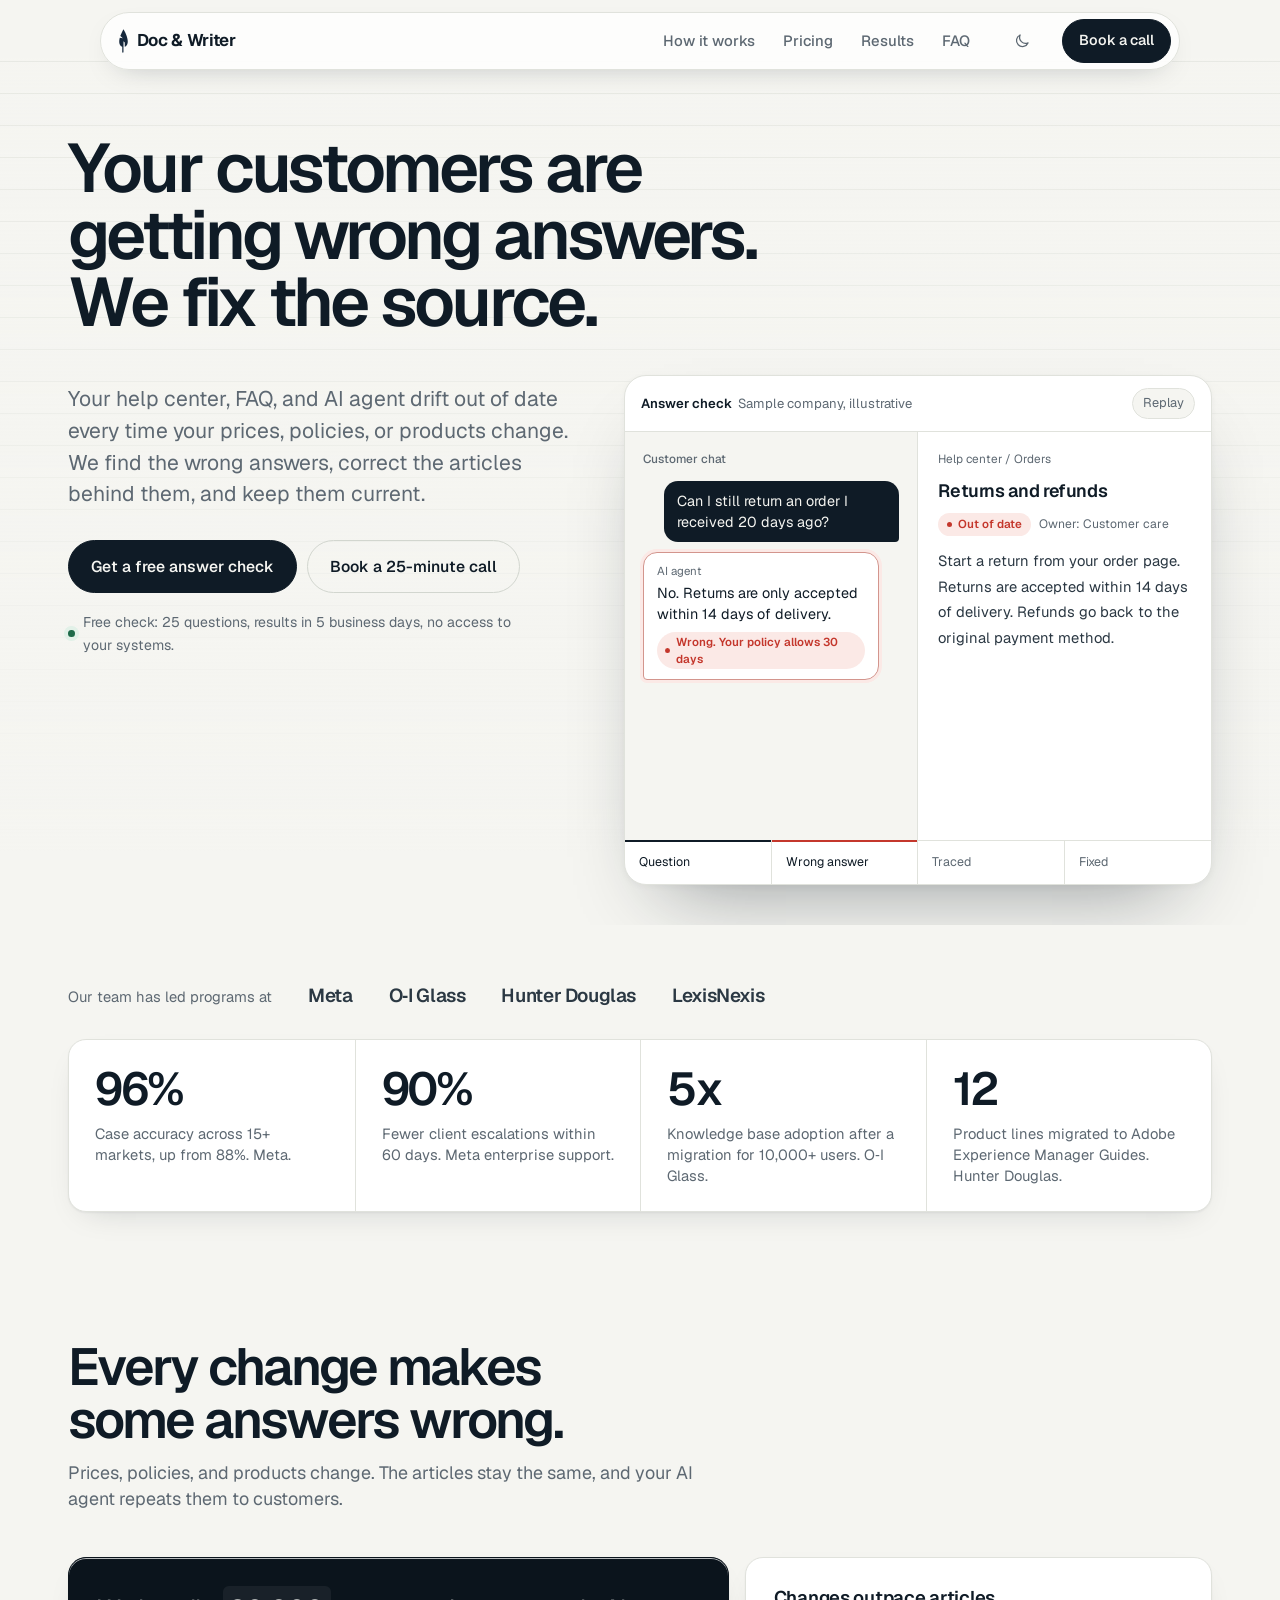
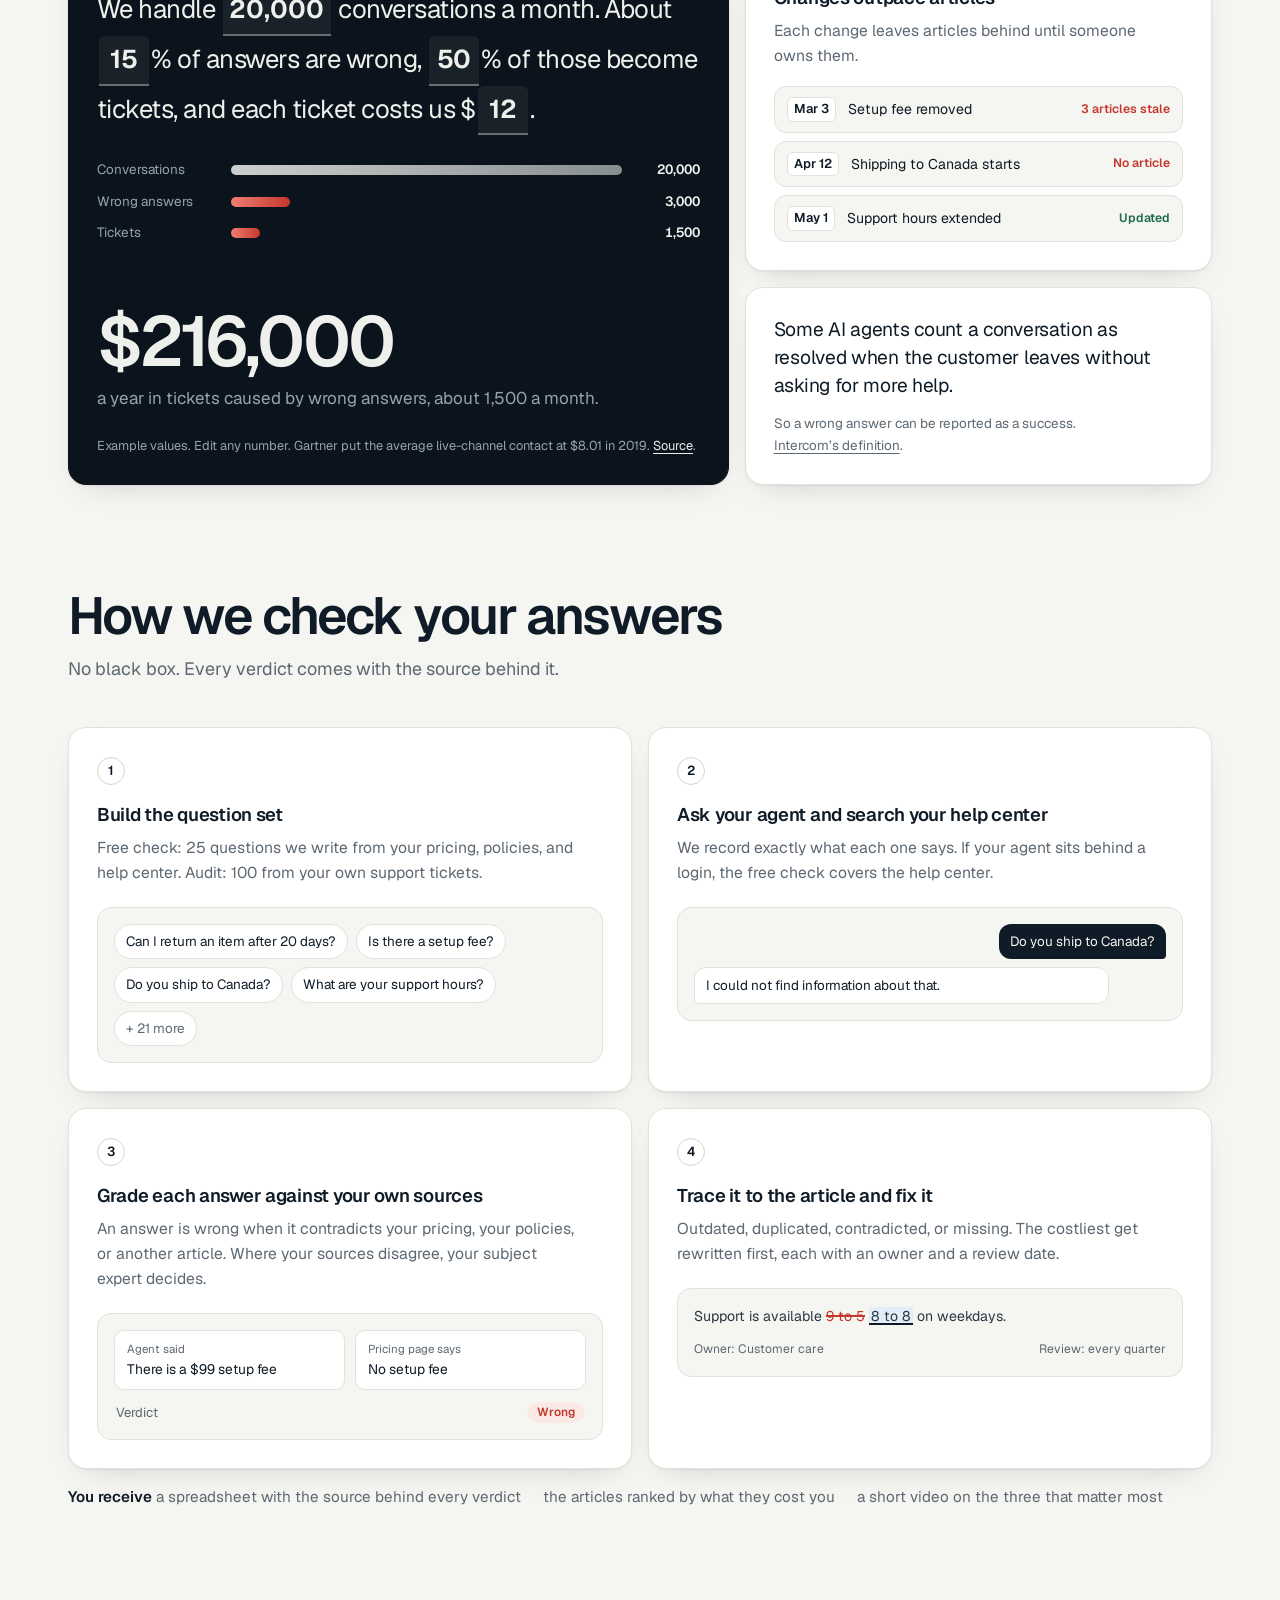
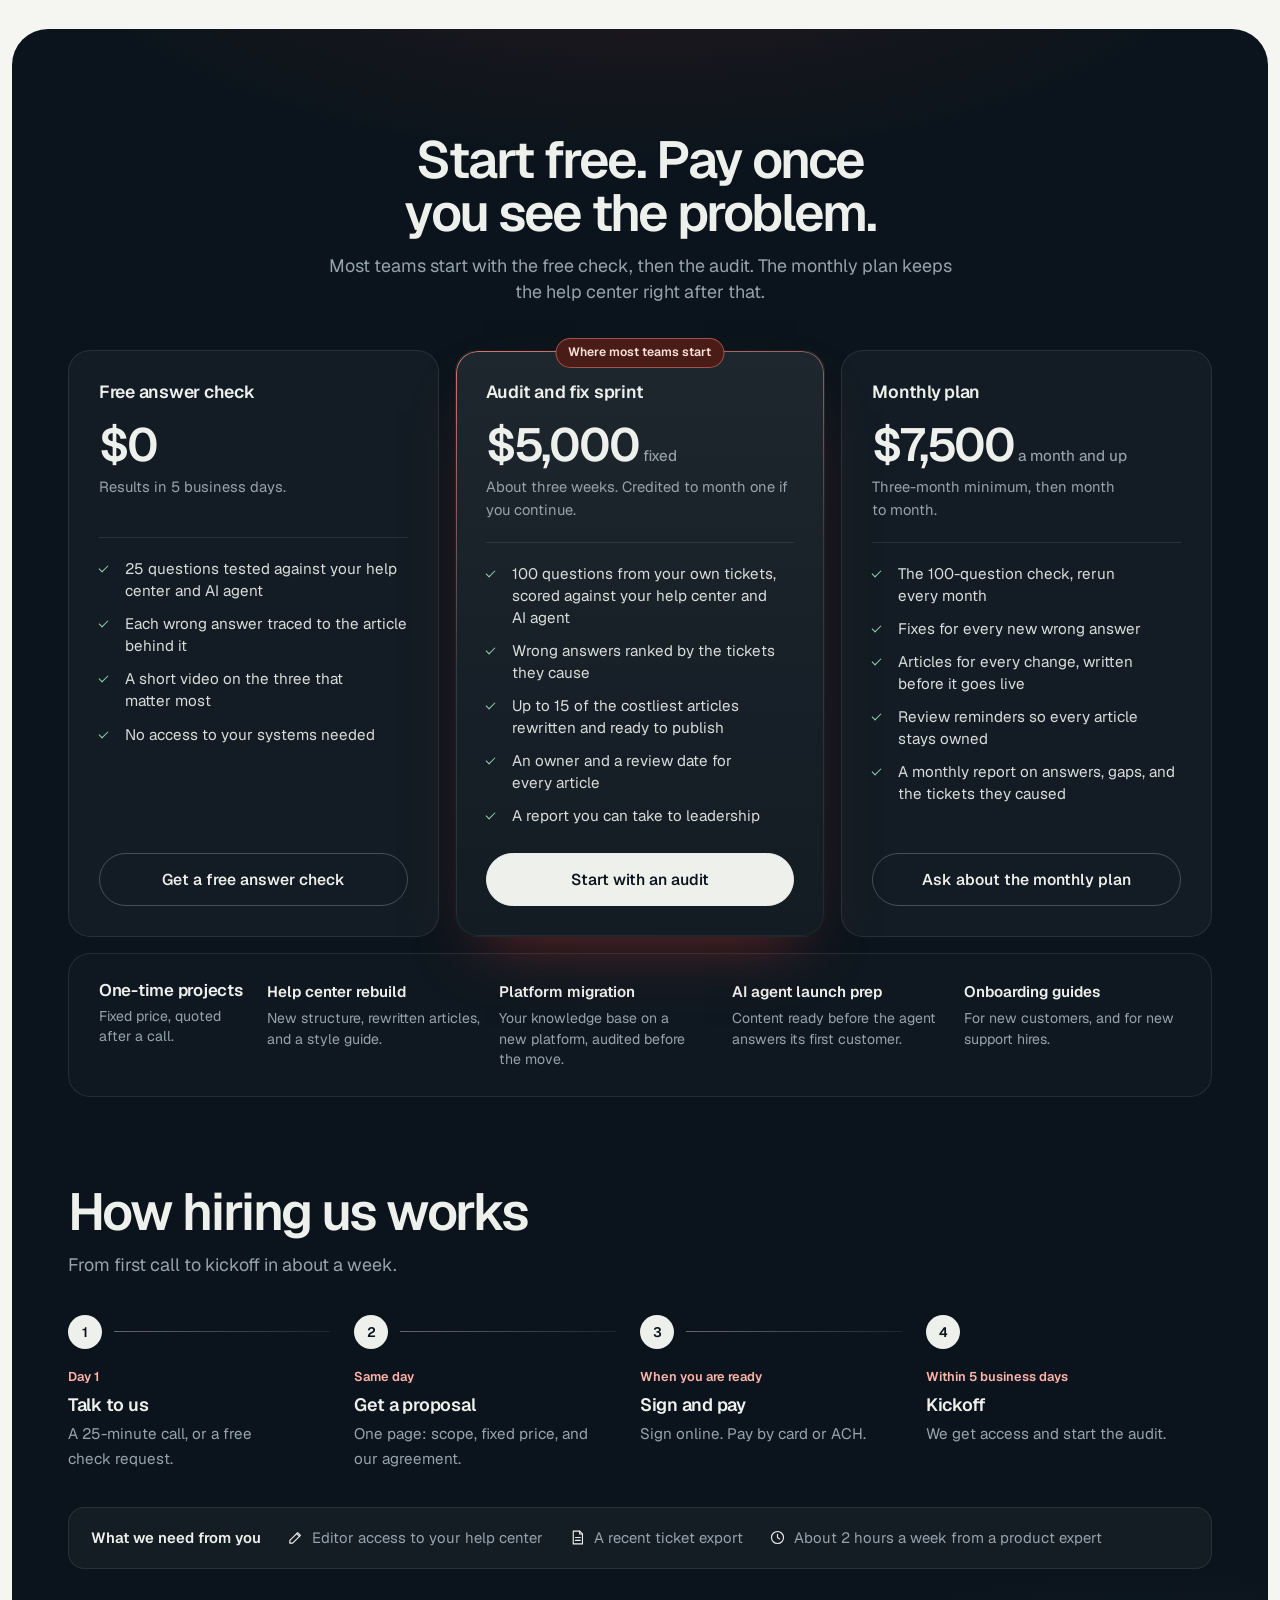
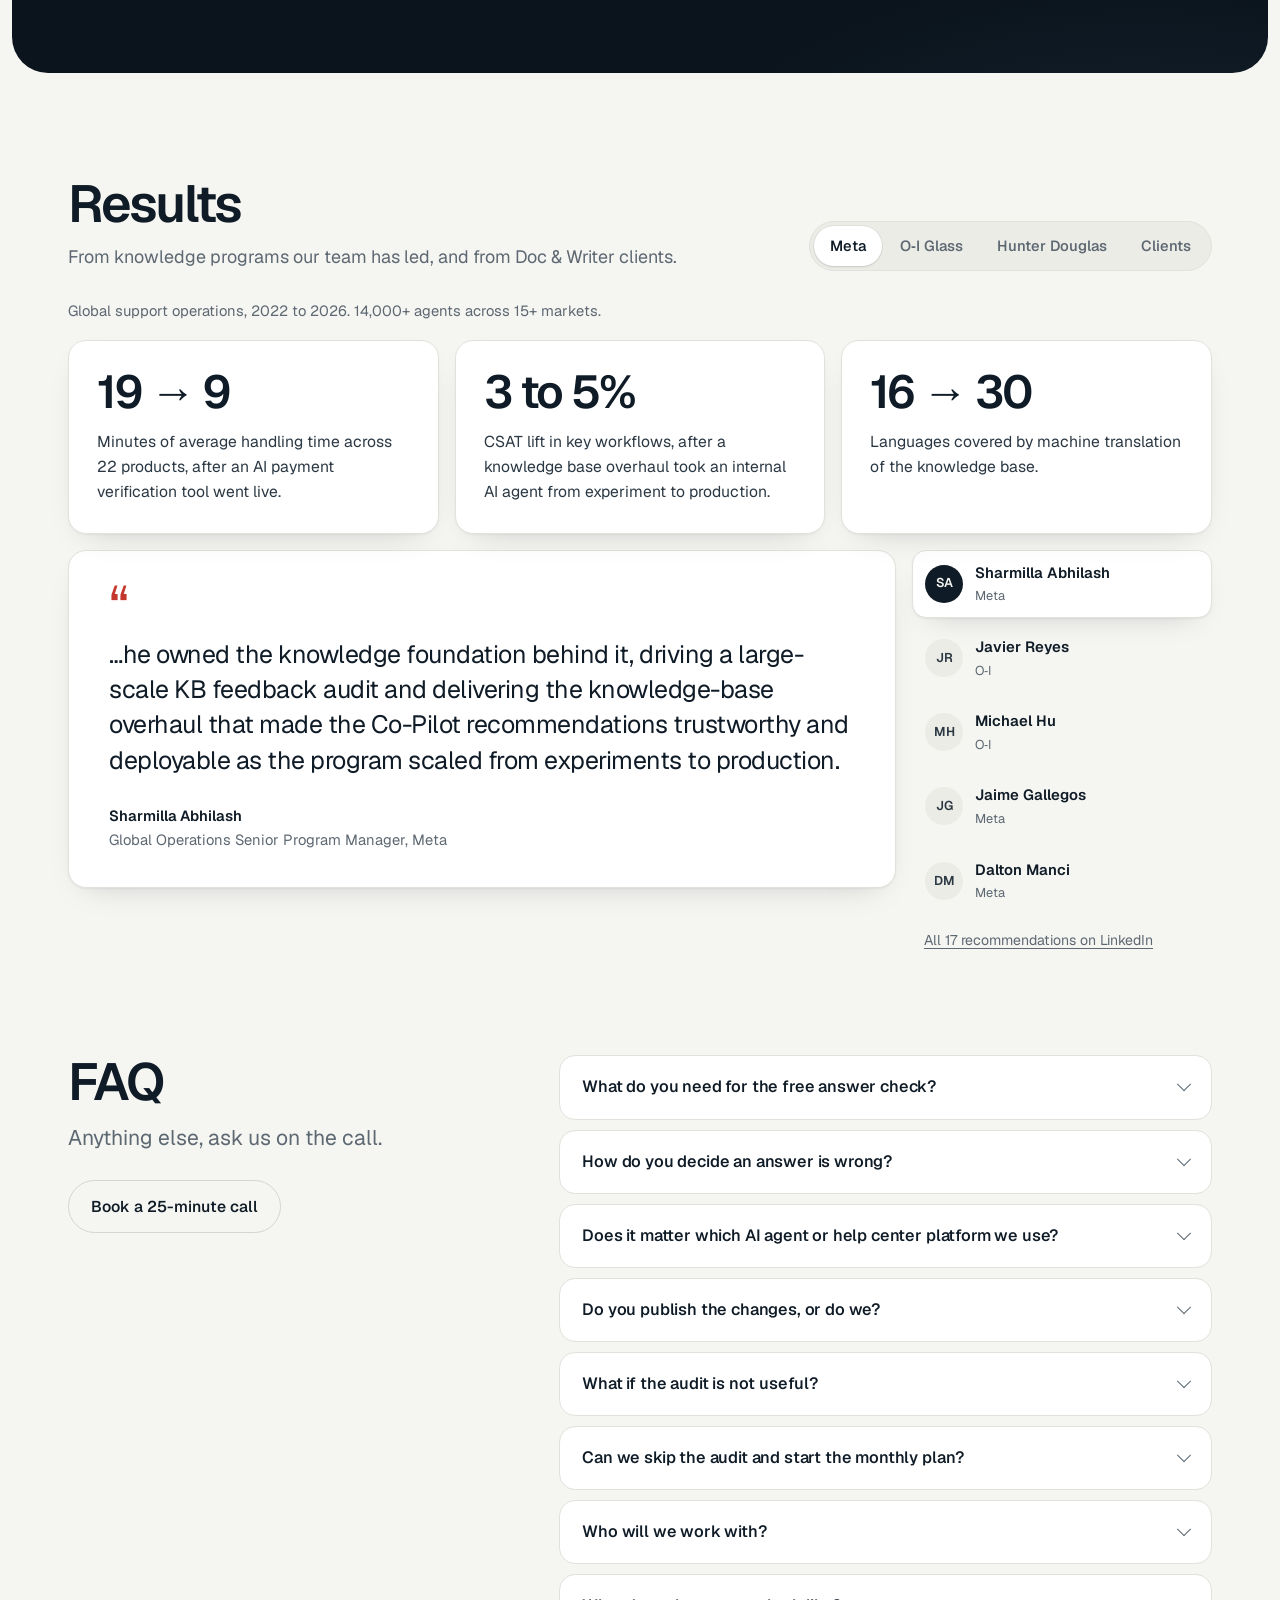
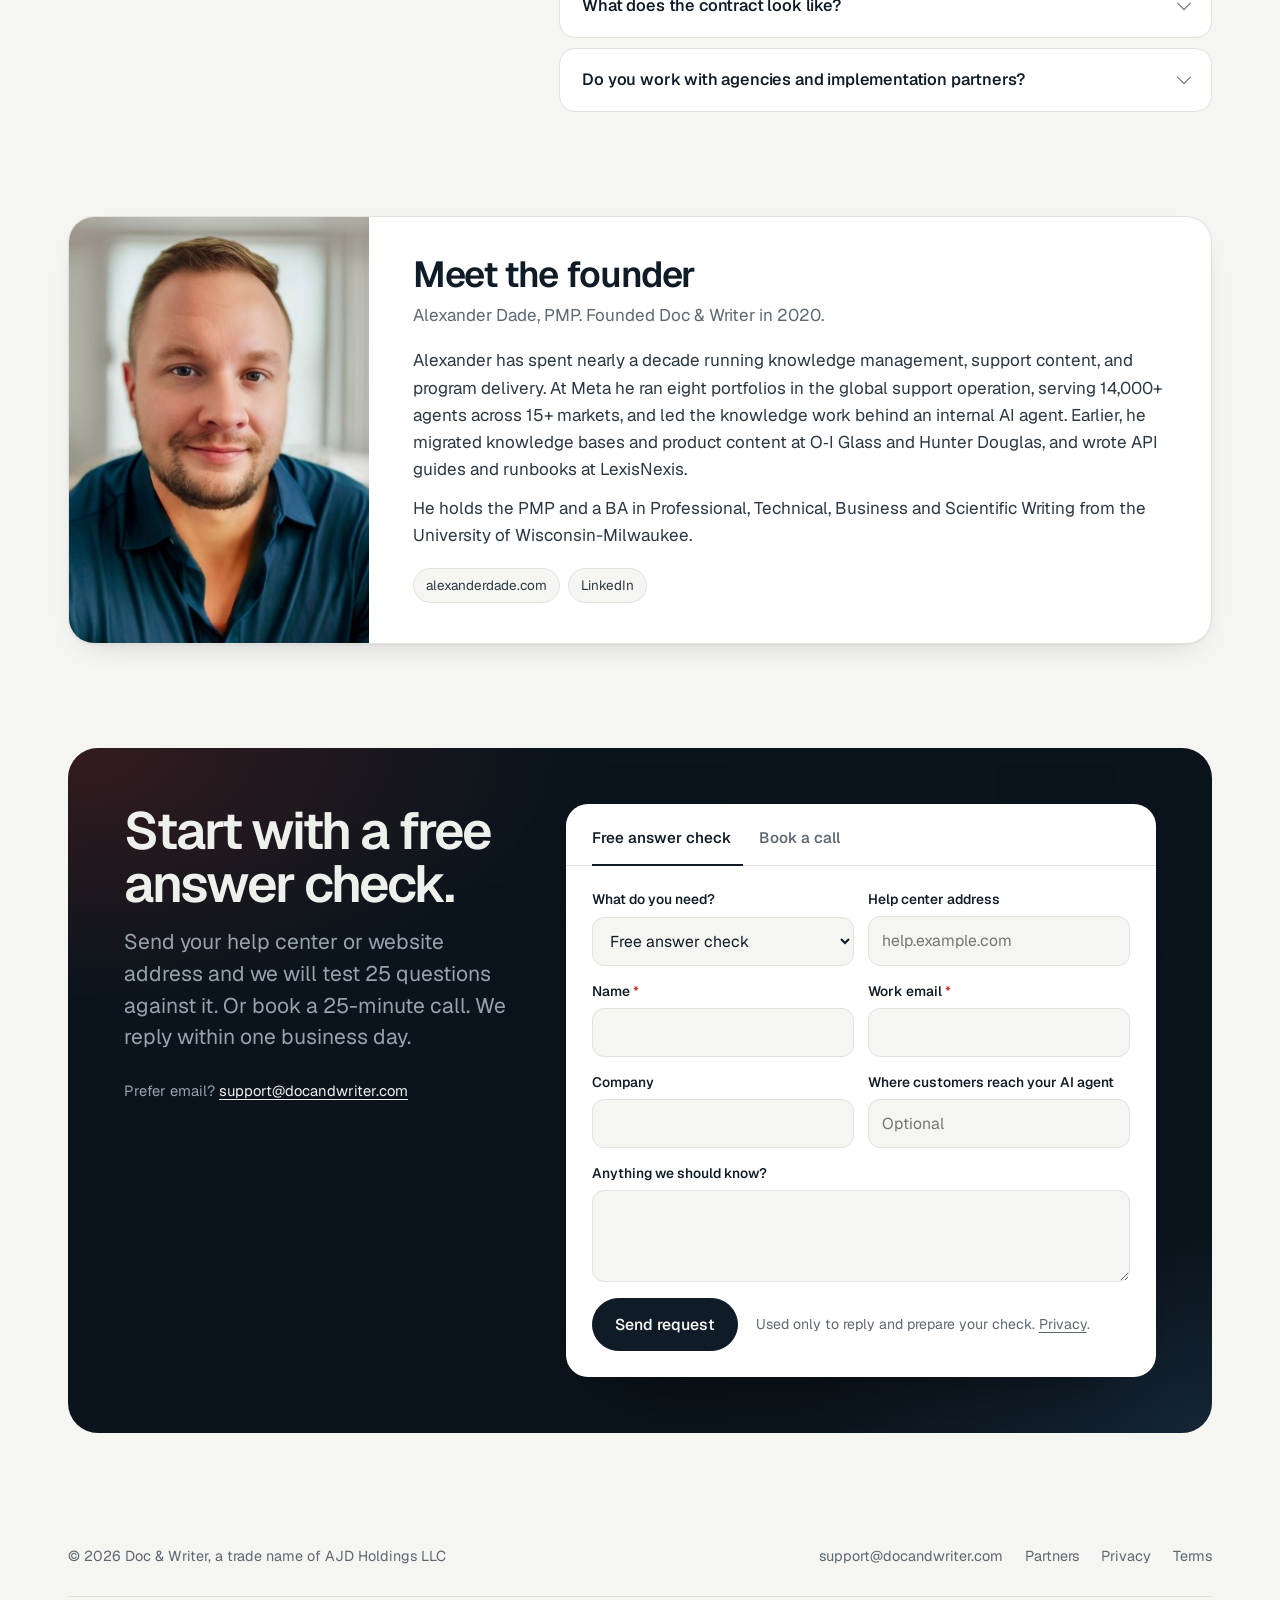
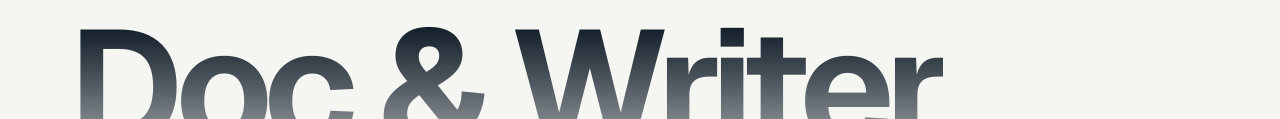
==== commit 02370332: "fixes" ====
--- a/index.html
+++ b/index.html
@@ -3,13 +3,13 @@
 <head>
 <meta charset="utf-8">
 <meta name="viewport" content="width=device-width, initial-scale=1">
-<title>Doc &amp; Writer | Help center and AI agent accuracy for B2B software</title>
-<meta name="description" content="We find the help center articles giving customers wrong answers, fix them, and keep them current with every release. Free answer check for B2B software support teams.">
+<title>Doc &amp; Writer | Fix the wrong answers your customers get</title>
+<meta name="description" content="Your customers are getting wrong answers from your help center, FAQ, or AI agent. We find them, fix the source, and keep it current. Free answer check.">
 <link rel="canonical" href="https://www.docandwriter.com/">
 <meta property="og:type" content="website">
 <meta property="og:site_name" content="Doc &amp; Writer">
-<meta property="og:title" content="Doc &amp; Writer | Help center and AI agent accuracy for B2B software">
-<meta property="og:description" content="We find the help center articles giving customers wrong answers, fix them, and keep them current with every release. Free answer check for B2B software support teams.">
+<meta property="og:title" content="Doc &amp; Writer | Fix the wrong answers your customers get">
+<meta property="og:description" content="Your customers are getting wrong answers from your help center, FAQ, or AI agent. We find them, fix the source, and keep it current. Free answer check.">
 <meta property="og:url" content="https://www.docandwriter.com/">
 <meta property="og:image" content="https://www.docandwriter.com/assets/img/og-image.png">
 <meta name="twitter:card" content="summary_large_image">
@@ -33,7 +33,7 @@
    "image": "https://www.docandwriter.com/assets/img/og-image.png",
    "email": "support@docandwriter.com",
    "foundingDate": "2020",
-   "description": "Doc & Writer finds the help center articles giving customers wrong answers, fixes them, and keeps them current with every release, for B2B software support teams and the AI agents that answer from their content.",
+   "description": "Doc & Writer finds the help center articles giving customers wrong answers, fixes them, and keeps them current as prices, policies, and products change, for any business whose customers get answers from a help center, FAQ, or AI agent.",
    "areaServed": {
     "@type": "Country",
     "name": "United States"
@@ -127,7 +127,7 @@
    "name": "How do you decide an answer is wrong?",
    "acceptedAnswer": {
     "@type": "Answer",
-    "text": "We grade each answer against your own published sources: your pricing page, release notes, and the rest of your help center. When your sources disagree with each other, we flag it and your product expert makes the call."
+    "text": "We grade each answer against your own published sources: your pricing, your policy pages, and the rest of your help center. When your sources disagree with each other, we flag it and your subject expert makes the call."
    }
   },
   {
@@ -203,28 +203,28 @@
 <main id="main">
 <section class="hero">
   <div class="wrap">
+    <h1>Your customers are getting wrong answers. <br class="br">We fix the source.</h1>
     <div class="hero-copy">
-      <h1>Your AI agent is only as right as your help center.</h1>
-      <p class="lede">We find the articles giving customers wrong answers, fix them, and keep them current with every release. For B2B software support teams.</p>
+      <p class="lede">Your help center, FAQ, and AI agent drift out of date every time your prices, policies, or products change. We find the wrong answers, correct the articles behind them, and keep them current.</p>
       <div class="actions"><a class="btn" href="#contact" data-tab-target="tab-check" data-type="Free answer check">Get a free answer check</a><a class="btn btn-ghost" href="#contact" data-tab-target="tab-book">Book a 25-minute call</a></div>
       <p class="fine">Free check: 25 questions, results in 5 business days, no access to your systems.</p>
     </div>
-    <div class="demo" id="demo" role="img" aria-label="Example: an AI agent gives a wrong answer about CSV export, we trace it to an outdated help article, correct the article, and the agent answers correctly.">
+    <div class="demo" id="demo" role="img" aria-label="Example: an AI agent gives a wrong answer about the return window, we trace it to an outdated help article, correct the article, and the agent answers correctly.">
       <div class="demo-top"><span><b>Answer check</b>&nbsp;&nbsp;Sample company, illustrative</span><button class="replay" id="d-replay" type="button">Replay</button></div>
       <div class="demo-body">
         <div class="chat">
           <div class="pane-label">Customer chat</div>
-          <div class="bub user" id="d-user">Can I export invoices as CSV on the Starter plan?</div>
+          <div class="bub user" id="d-user">Can I still return an order I received 20 days ago?</div>
           <div class="bub bot" id="d-typing"><small>AI agent</small><span class="typing"><i></i><i></i><i></i></span></div>
-          <div class="bub bot bad" id="d-wrong" hidden><small>AI agent</small>Yes. Every plan can export invoices as CSV or PDF.<br><span class="tag bad">Wrong. CSV is Growth and above</span></div>
-          <div class="bub bot good" id="d-right"><small>AI agent, after the fix</small>CSV export is on Growth and above. On Starter, you can export invoices as PDF.<br><span class="tag good">Matches your pricing page</span></div>
+          <div class="bub bot bad" id="d-wrong" hidden><small>AI agent</small>No. Returns are only accepted within 14 days of delivery.<br><span class="tag bad">Wrong. Your policy allows 30 days</span></div>
+          <div class="bub bot good" id="d-right"><small>AI agent, after the fix</small>Yes. You can return it within 30 days of delivery. Start the return from your order page.<br><span class="tag good">Matches your return policy</span></div>
         </div>
         <div class="doc" id="d-doc">
-          <div class="crumb">Help center / Billing</div>
-          <h4>Exporting invoices</h4>
-          <div class="meta"><span class="pill bad" id="d-pill-bad">Out of date</span><span class="pill good" id="d-pill-good" hidden>Verified</span><span>Owner: Billing team</span></div>
-          <p>Go to Billing and choose Export. <span class="hl" id="d-hl"><span class="orig">Every plan can export CSV or PDF.</span><del>Every plan can export CSV or PDF.</del> <ins>PDF export is on every plan. CSV export is on Growth and above.</ins></span> Exports cover up to 12 months of invoices.</p>
-          <div class="note" id="d-note"><b>Traced.</b> The agent answered from this article, last reviewed 14 months ago. Your pricing page says CSV is Growth and above.</div>
+          <div class="crumb">Help center / Orders</div>
+          <h4>Returns and refunds</h4>
+          <div class="meta"><span class="pill bad" id="d-pill-bad">Out of date</span><span class="pill good" id="d-pill-good" hidden>Verified</span><span>Owner: Customer care</span></div>
+          <p>Start a return from your order page. <span class="hl" id="d-hl"><span class="orig">Returns are accepted within 14 days of delivery.</span><span class="fx">Returns are accepted within <del>14</del> <ins>30</ins> days of delivery.</span></span> Refunds go back to the original payment method.</p>
+          <div class="note" id="d-note"><b>Traced.</b> The agent answered from this article, last reviewed 14 months ago. Your return policy page says 30 days.</div>
         </div>
       </div>
       <div class="steps-bar" aria-hidden="true"><span>Question</span><span class="red">Wrong answer</span><span class="red">Traced</span><span>Fixed</span></div>
@@ -247,8 +247,8 @@
 <section class="section" id="problem">
   <div class="wrap">
     <div class="head">
-      <h2>Every release makes some answers wrong.</h2>
-      <p>Pricing changes, features move, and the articles stay the same. Your AI agent repeats them to customers.</p>
+      <h2>Every change makes some answers wrong.</h2>
+      <p>Prices, policies, and products change. The articles stay the same, and your AI agent repeats them to customers.</p>
     </div>
     <div class="bento">
       <form class="tile calc s7 r2" id="cost-calc" onsubmit="return false" aria-label="Cost of wrong answers">
@@ -262,12 +262,12 @@
         <p class="src">Example values. Edit any number. Gartner put the average live-channel contact at $8.01 in 2019. <a href="https://www.gartner.com/en/newsroom/press-releases/2019-09-25-gartner-says-only-9--of-customers-report-solving-thei">Source</a>.</p>
       </form>
       <div class="tile s5">
-        <h3>Releases outpace articles</h3>
+        <h3>Changes outpace articles</h3>
         <p>Each change leaves articles behind until someone owns them.</p>
         <ul class="log">
-          <li><code>v4.2</code><span>CSV export moves to Growth</span><span class="x">3 articles stale</span></li>
-          <li><code>v4.3</code><span>Okta SSO released</span><span class="x">No article</span></li>
-          <li><code>v4.4</code><span>Refund window now 30 days</span><span class="ok">Updated</span></li>
+          <li><code>Mar 3</code><span>Setup fee removed</span><span class="x">3 articles stale</span></li>
+          <li><code>Apr 12</code><span>Shipping to Canada starts</span><span class="x">No article</span></li>
+          <li><code>May 1</code><span>Support hours extended</span><span class="ok">Updated</span></li>
         </ul>
       </div>
       <div class="tile s5 quote-tile">
@@ -285,14 +285,14 @@
       <p>No black box. Every verdict comes with the source behind it.</p>
     </div>
     <div class="bento">
-      <div class="tile s6"><span class="step-n">1</span><h3>Build the question set</h3><p>Free check: 25 questions we write from your pricing page, changelog, and help center. Audit: 100 from your own tickets.</p>
-        <div class="viz chips"><span>Can I export as CSV?</span><span>How long do refunds take?</span><span>Does SSO work with Okta?</span><span>How many seats on Starter?</span><span class="more">+ 21 more</span></div></div>
+      <div class="tile s6"><span class="step-n">1</span><h3>Build the question set</h3><p>Free check: 25 questions we write from your pricing, policies, and help center. Audit: 100 from your own support tickets.</p>
+        <div class="viz chips"><span>Can I return an item after 20 days?</span><span>Is there a setup fee?</span><span>Do you ship to Canada?</span><span>What are your support hours?</span><span class="more">+ 21 more</span></div></div>
       <div class="tile s6"><span class="step-n">2</span><h3>Ask your agent and search your help center</h3><p>We record exactly what each one says. If your agent sits behind a login, the free check covers the help center.</p>
-        <div class="viz mini-chat"><span class="u">Does SSO work with Okta?</span><span class="b">I could not find information about that.</span></div></div>
-      <div class="tile s6"><span class="step-n">3</span><h3>Grade each answer against your own sources</h3><p>An answer is wrong when it contradicts your pricing page, release notes, or another article. Where your sources disagree, your product expert decides.</p>
-        <div class="viz cmp"><div><small>Agent said</small>CSV export on every plan</div><div><small>Pricing page says</small>CSV on Growth and above</div><div class="v"><span>Verdict</span><span class="verdict v-wrong">Wrong</span></div></div></div>
+        <div class="viz mini-chat"><span class="u">Do you ship to Canada?</span><span class="b">I could not find information about that.</span></div></div>
+      <div class="tile s6"><span class="step-n">3</span><h3>Grade each answer against your own sources</h3><p>An answer is wrong when it contradicts your pricing, your policies, or another article. Where your sources disagree, your subject expert decides.</p>
+        <div class="viz cmp"><div><small>Agent said</small>There is a $99 setup fee</div><div><small>Pricing page says</small>No setup fee</div><div class="v"><span>Verdict</span><span class="verdict v-wrong">Wrong</span></div></div></div>
       <div class="tile s6"><span class="step-n">4</span><h3>Trace it to the article and fix it</h3><p>Outdated, duplicated, contradicted, or missing. The costliest get rewritten first, each with an owner and a review date.</p>
-        <div class="viz mini-doc">Starter includes up to <del>10</del> <ins>5</ins> seats. Add more on Growth.<div class="who"><span>Owner: Product Ops</span><span>Review: every release</span></div></div></div>
+        <div class="viz mini-doc">Support is available <del>9 to 5</del> <ins>8 to 8</ins> on weekdays.<div class="who"><span>Owner: Customer care</span><span>Review: every quarter</span></div></div></div>
     </div>
     <p class="deliver"><span><b>You receive</b> a spreadsheet with the source behind every verdict</span><span>the articles ranked by what they cost you</span><span>a short video on the three that matter most</span></p>
   </div>
@@ -340,7 +340,7 @@
           <ul>
             <li>The 100-question check, rerun every month</li>
             <li>Fixes for every new wrong answer</li>
-            <li>Articles for each release, written before it ships</li>
+            <li>Articles for every change, written before it goes live</li>
             <li>Review reminders so every article stays owned</li>
             <li>A monthly report on answers, gaps, and the tickets they caused</li>
           </ul>
@@ -444,7 +444,7 @@
     </div>
     <div class="faq">
         <details><summary>What do you need for the free answer check?</summary><p>Your help center address, and where customers reach your AI agent if it is public. No logins, no data exports, and no access to your systems.</p></details>
-        <details><summary>How do you decide an answer is wrong?</summary><p>We grade each answer against your own published sources: your pricing page, release notes, and the rest of your help center. When your sources disagree with each other, we flag it and your product expert makes the call.</p></details>
+        <details><summary>How do you decide an answer is wrong?</summary><p>We grade each answer against your own published sources: your pricing, your policy pages, and the rest of your help center. When your sources disagree with each other, we flag it and your subject expert makes the call.</p></details>
         <details><summary>Does it matter which AI agent or help center platform we use?</summary><p>No. We test the agent the way your customers use it and fix the content it reads from. Our team has worked in Salesforce Knowledge, Confluence, SharePoint, Adobe Experience Manager Guides, Heretto, and Git with Markdown.</p></details>
         <details><summary>Do you publish the changes, or do we?</summary><p>Either. With editor access we publish directly, or we hand you changes ready to paste. Nothing goes live without your approval.</p></details>
         <details><summary>What if the audit is not useful?</summary><p>Tell us, and we refund the fee.</p></details>
@@ -476,7 +476,7 @@
     <div class="cta">
       <div>
         <h2>Start with a free answer check.</h2>
-        <p class="lede">Send your help center address and we will test 25 questions against it. Or book a 25-minute call. We reply within one business day.</p>
+        <p class="lede">Send your help center or website address and we will test 25 questions against it. Or book a 25-minute call. We reply within one business day.</p>
         <p class="contact-alt">Prefer email? <a href="mailto:support@docandwriter.com">support@docandwriter.com</a></p>
       </div>
       <div class="panel">
--- a/assets/site.css
+++ b/assets/site.css
@@ -113,7 +113,9 @@
   background:
     linear-gradient(to bottom, transparent 0, var(--paper) 92%),
     repeating-linear-gradient(to bottom, transparent 0 31px, color-mix(in srgb, var(--rule) 70%, transparent) 31px 32px); }
-.hero .wrap { display: grid; grid-template-columns: minmax(0, 1fr) minmax(0, 1.08fr); gap: 56px; align-items: center; }
+.hero .wrap { display: grid; grid-template-columns: minmax(0, .92fr) minmax(0, 1.08fr); gap: 36px 56px; align-items: start; }
+.hero .wrap > h1 { grid-column: 1 / -1; margin-bottom: 4px; max-width: 24ch; }
+.hero .hero-copy { padding-top: 8px; }
 .hero-copy { position: relative; }
 .hero h1 { margin-bottom: 22px; }
 .hero h1 .mark { position: relative; white-space: nowrap; }
@@ -163,6 +165,8 @@
 .doc.fixed del { display: inline; color: var(--red); text-decoration-thickness: 2px; text-decoration-color: var(--red); }
 .doc.fixed ins { display: inline; text-decoration: none; background: var(--ins); box-shadow: inset 0 -2px 0 var(--ink); padding: 0 2px; }
 .doc.fixed .orig { display: none; }
+.doc .fx { display: none; }
+.doc.fixed .fx { display: inline; }
 .note { position: absolute; right: 16px; bottom: 16px; left: 20px; padding: 10px 12px; border-radius: 12px; background: var(--sheet); border: 1px solid color-mix(in srgb, var(--red) 40%, var(--rule)); font-size: .8rem; line-height: 1.45; color: var(--ink-2); opacity: 0; transform: translateY(6px); transition: opacity .35s, transform .35s; }
 .note b { color: var(--red); font-weight: 600; }
 .note.on { opacity: 1; transform: none; }
@@ -407,7 +411,9 @@
 @media (max-width: 1080px) {
   .nav, .mast .bar > .btn-sm { display: none; }
   .menu { display: block; }
-  .hero .wrap { grid-template-columns: minmax(0, 1fr); gap: 40px; }
+  .hero .wrap { grid-template-columns: minmax(0, 1fr); gap: 24px; }
+  .hero .demo { margin-top: 16px; }
+  .br { display: none; }
   .hero .lede { max-width: 52ch; }
   .s7, .s5, .s6, .s4, .s8 { grid-column: span 12; }
   .r2 { grid-row: auto; }
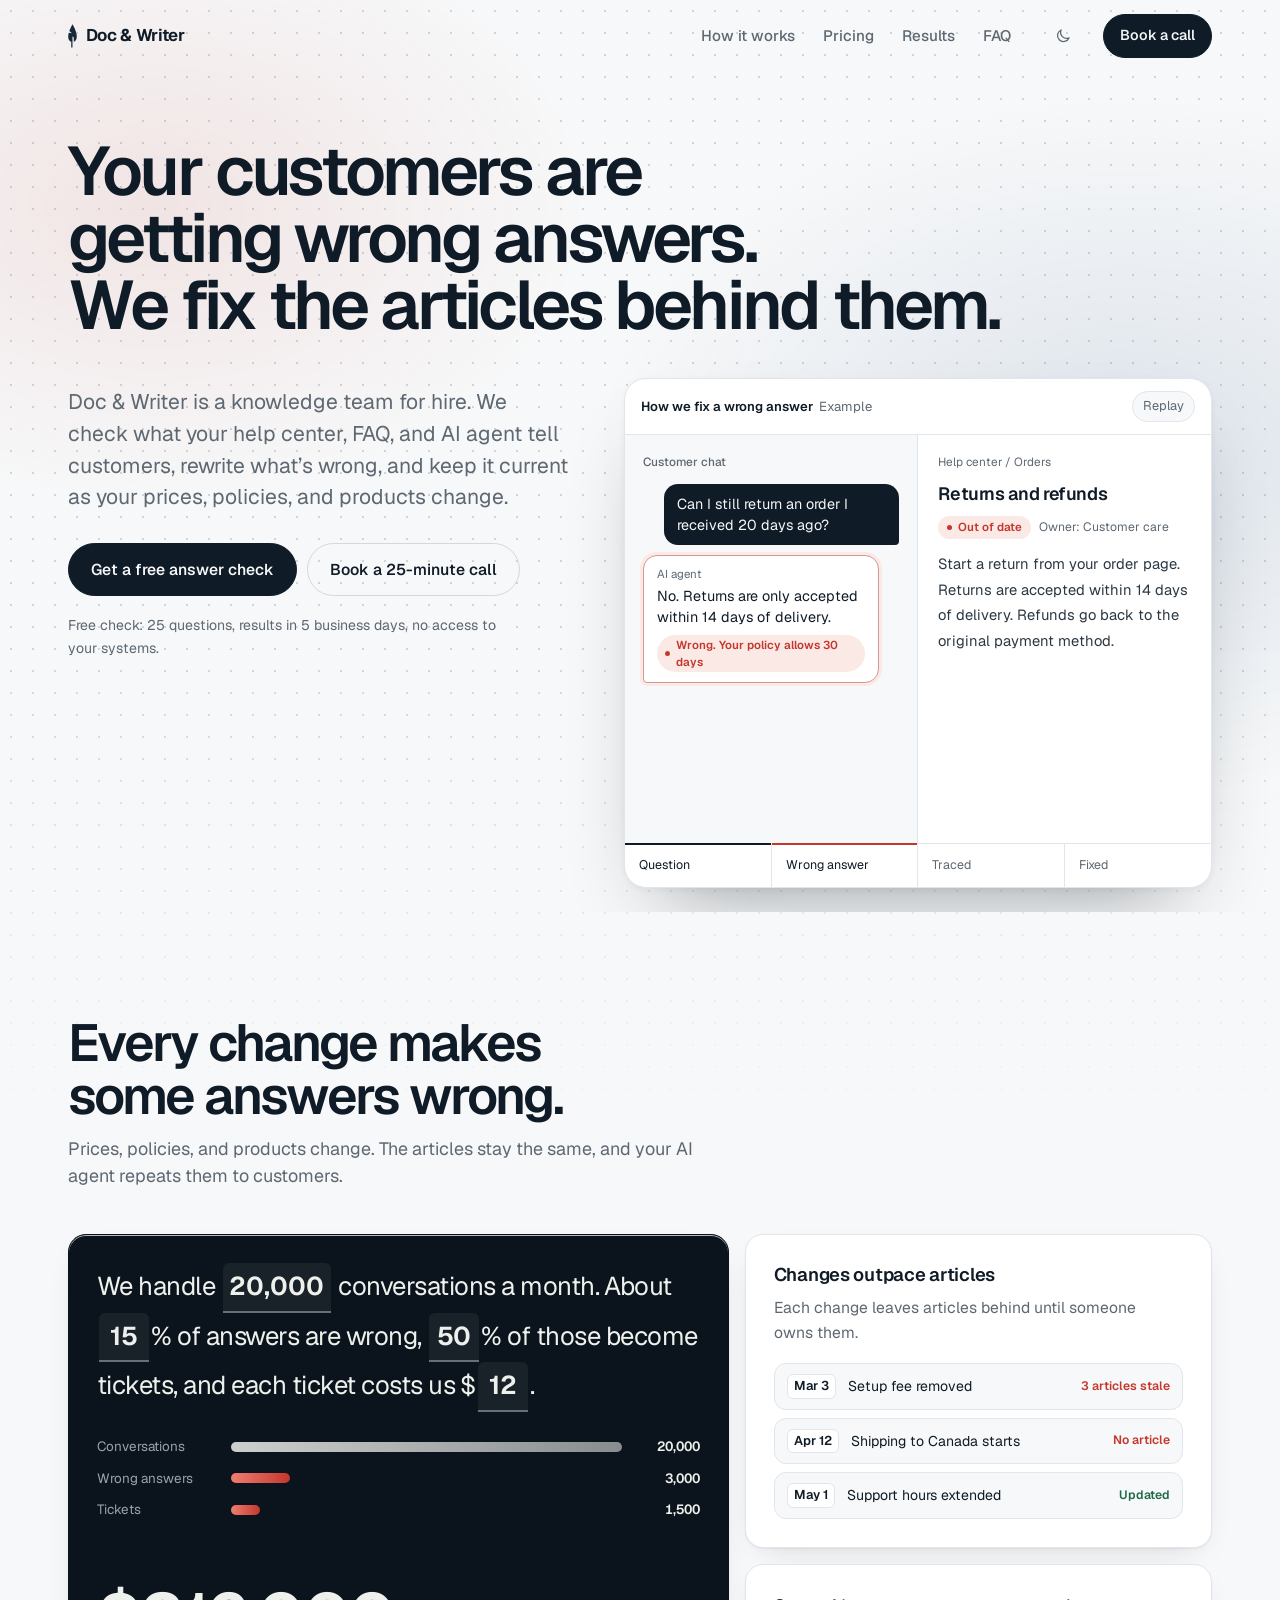
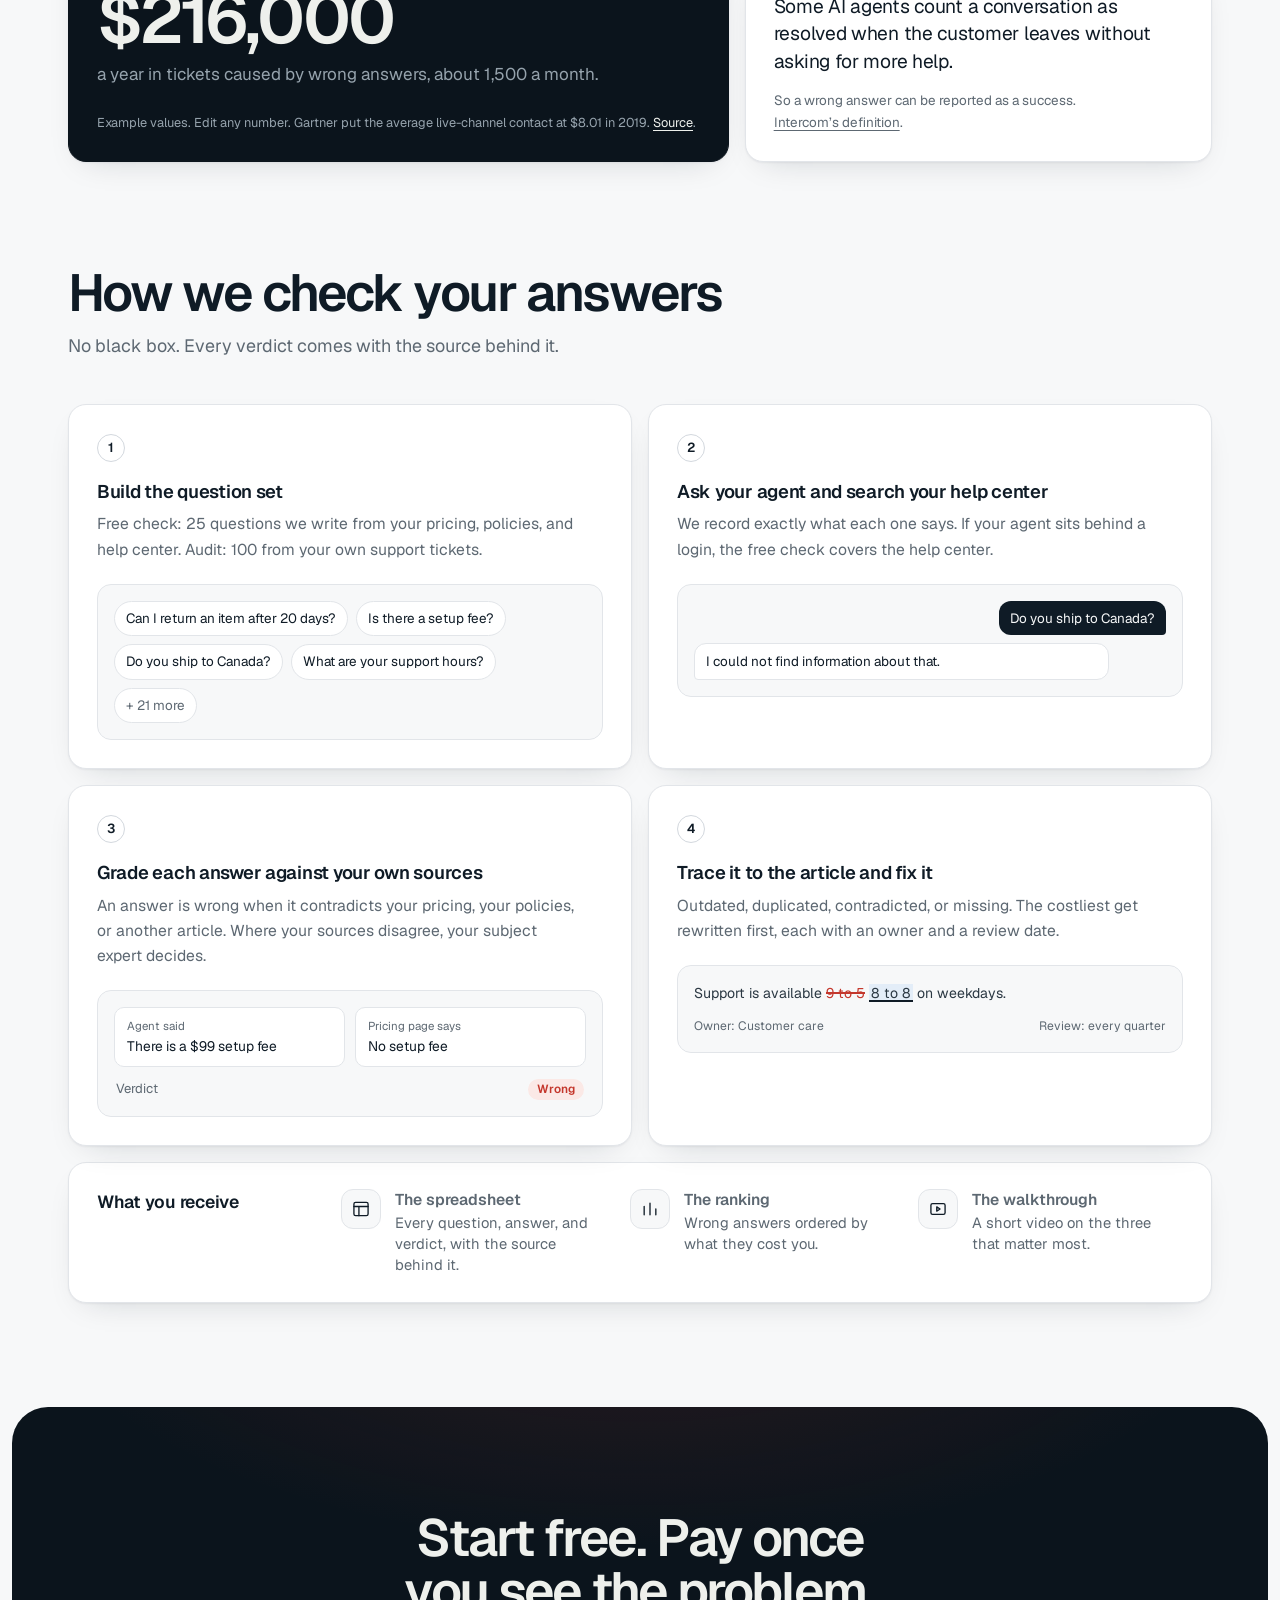
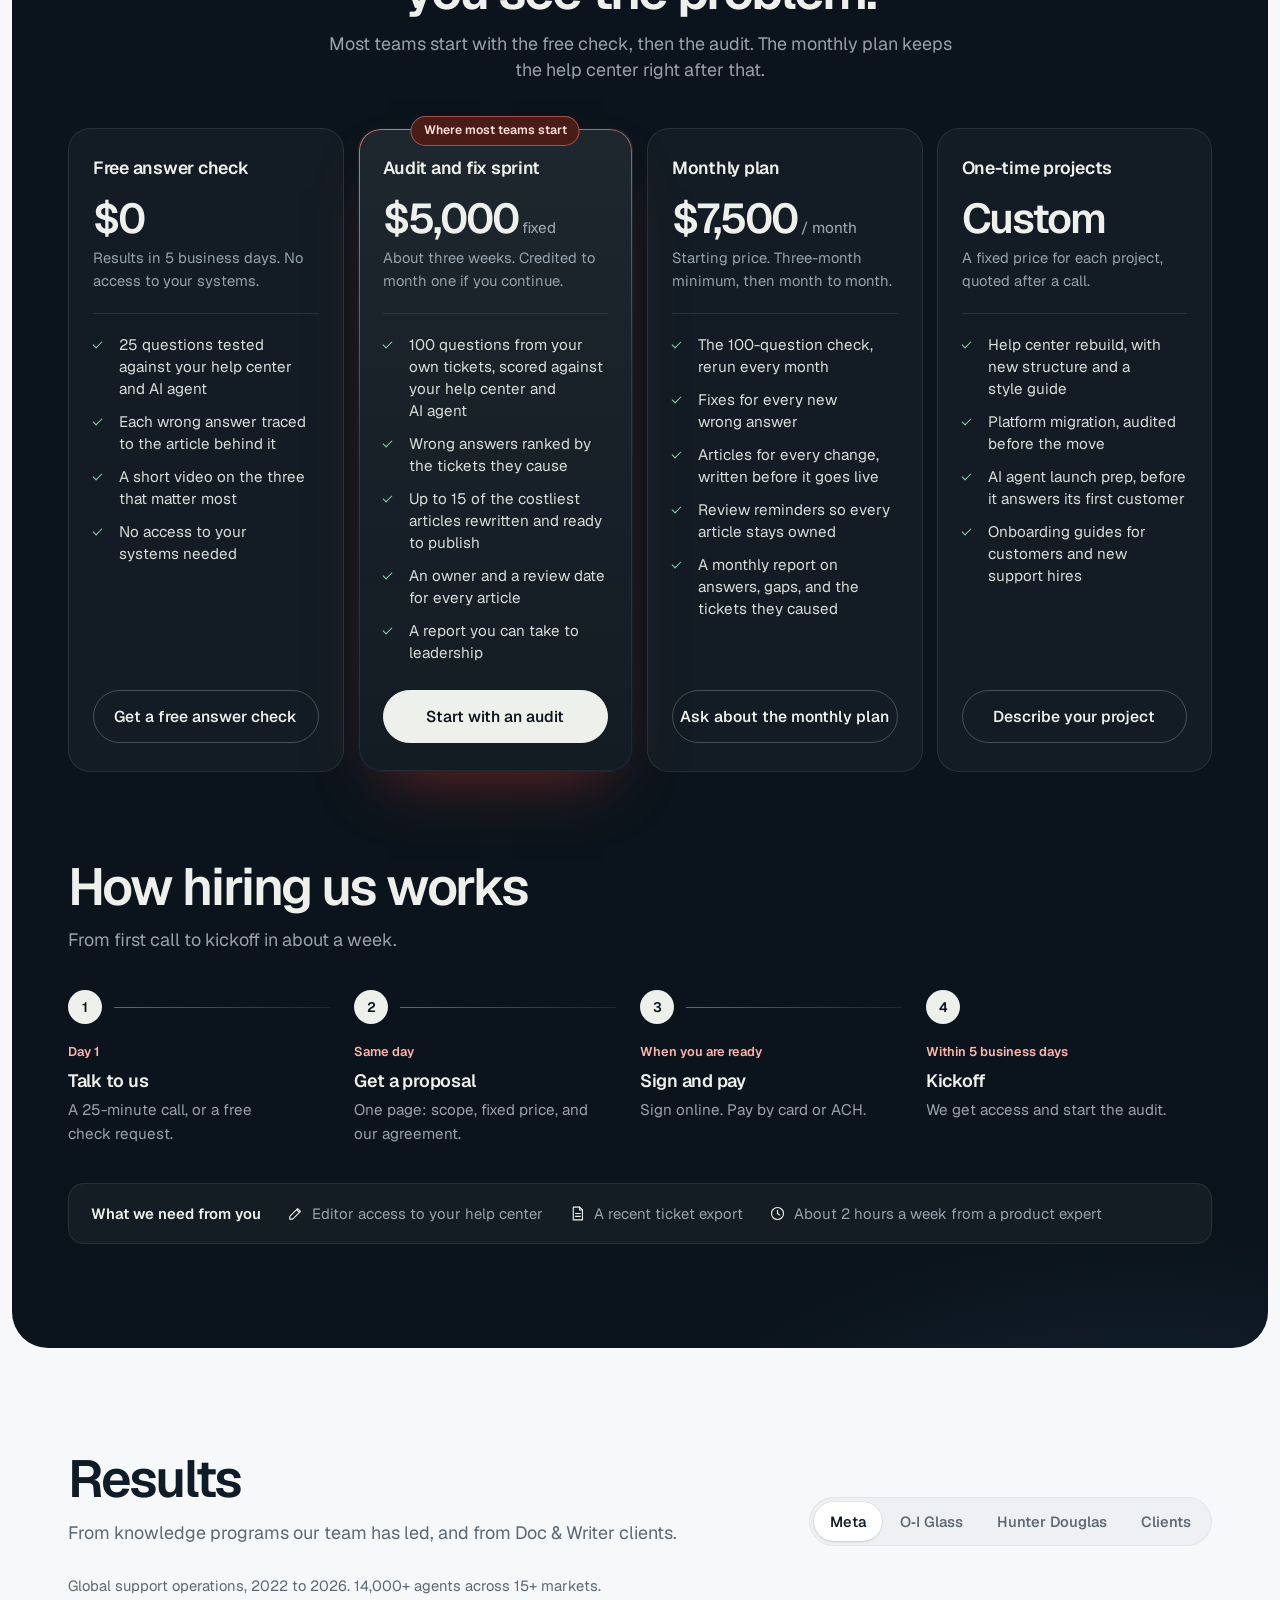
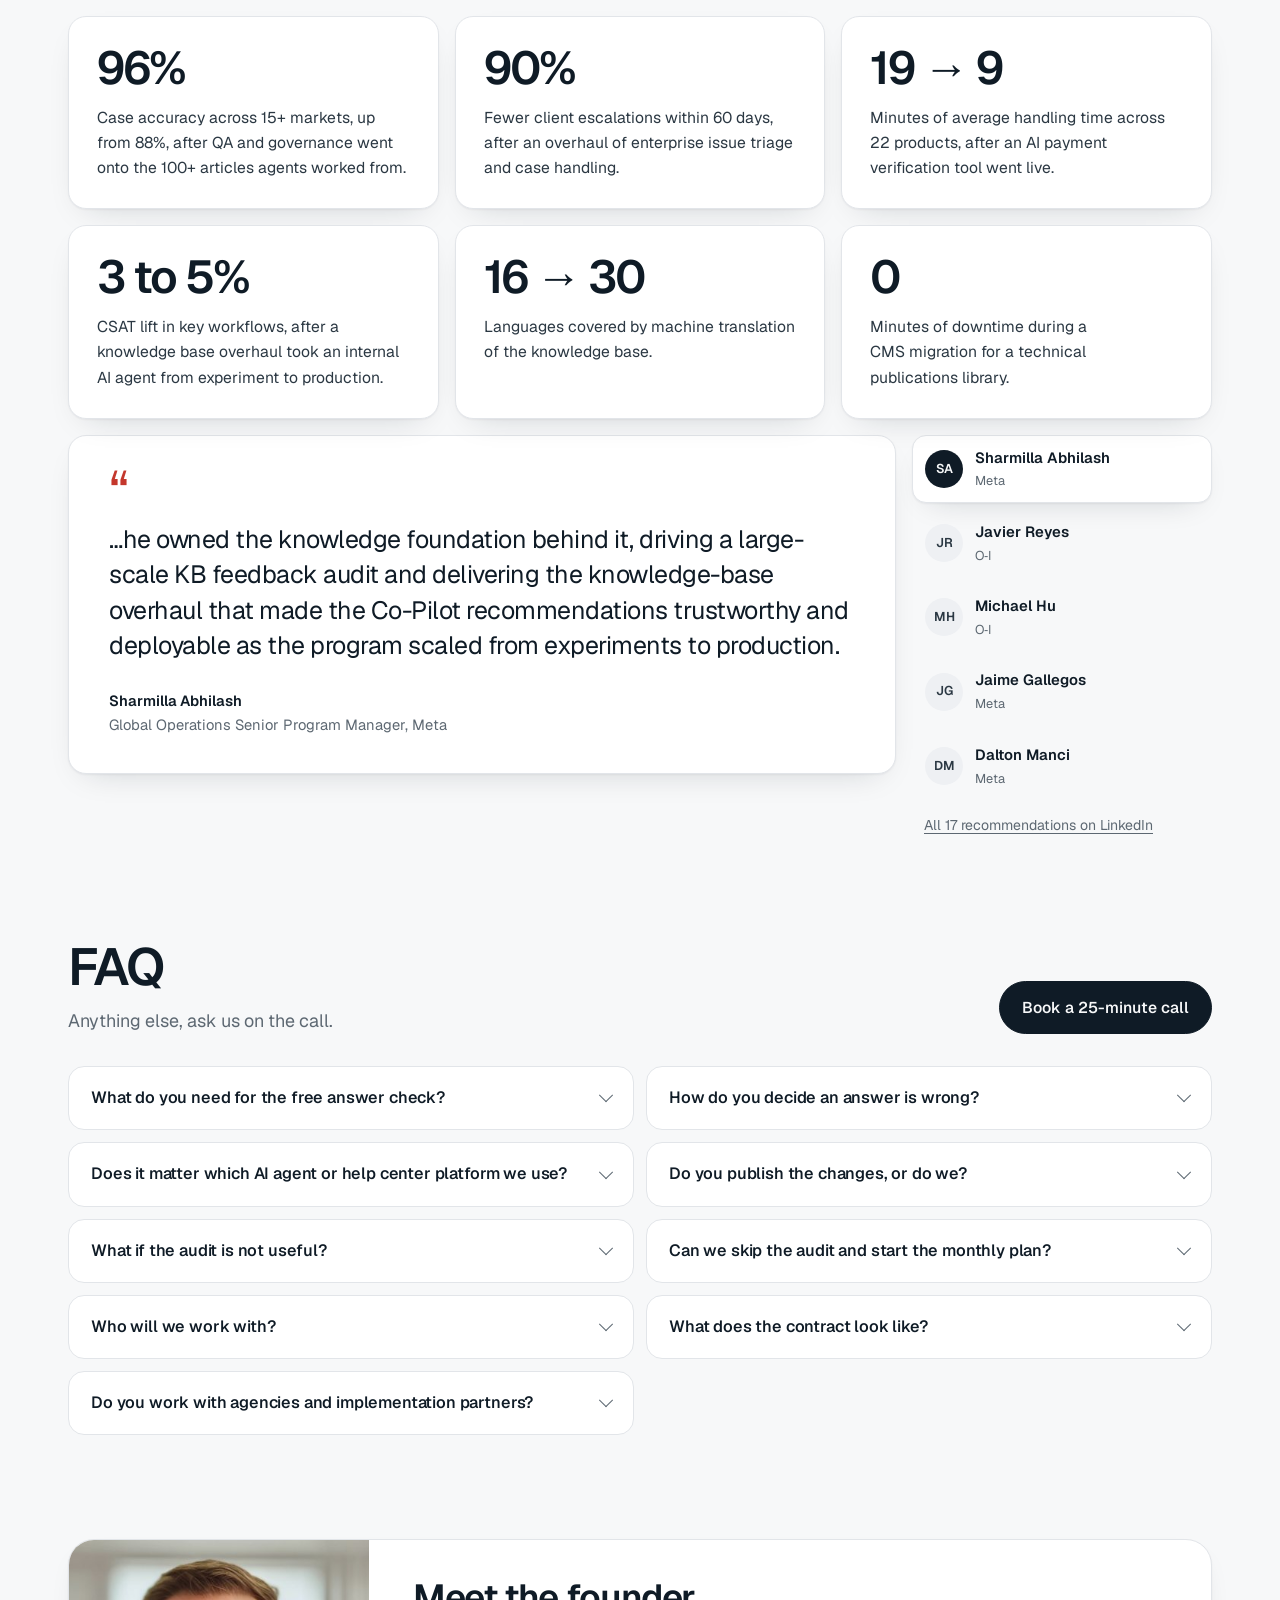
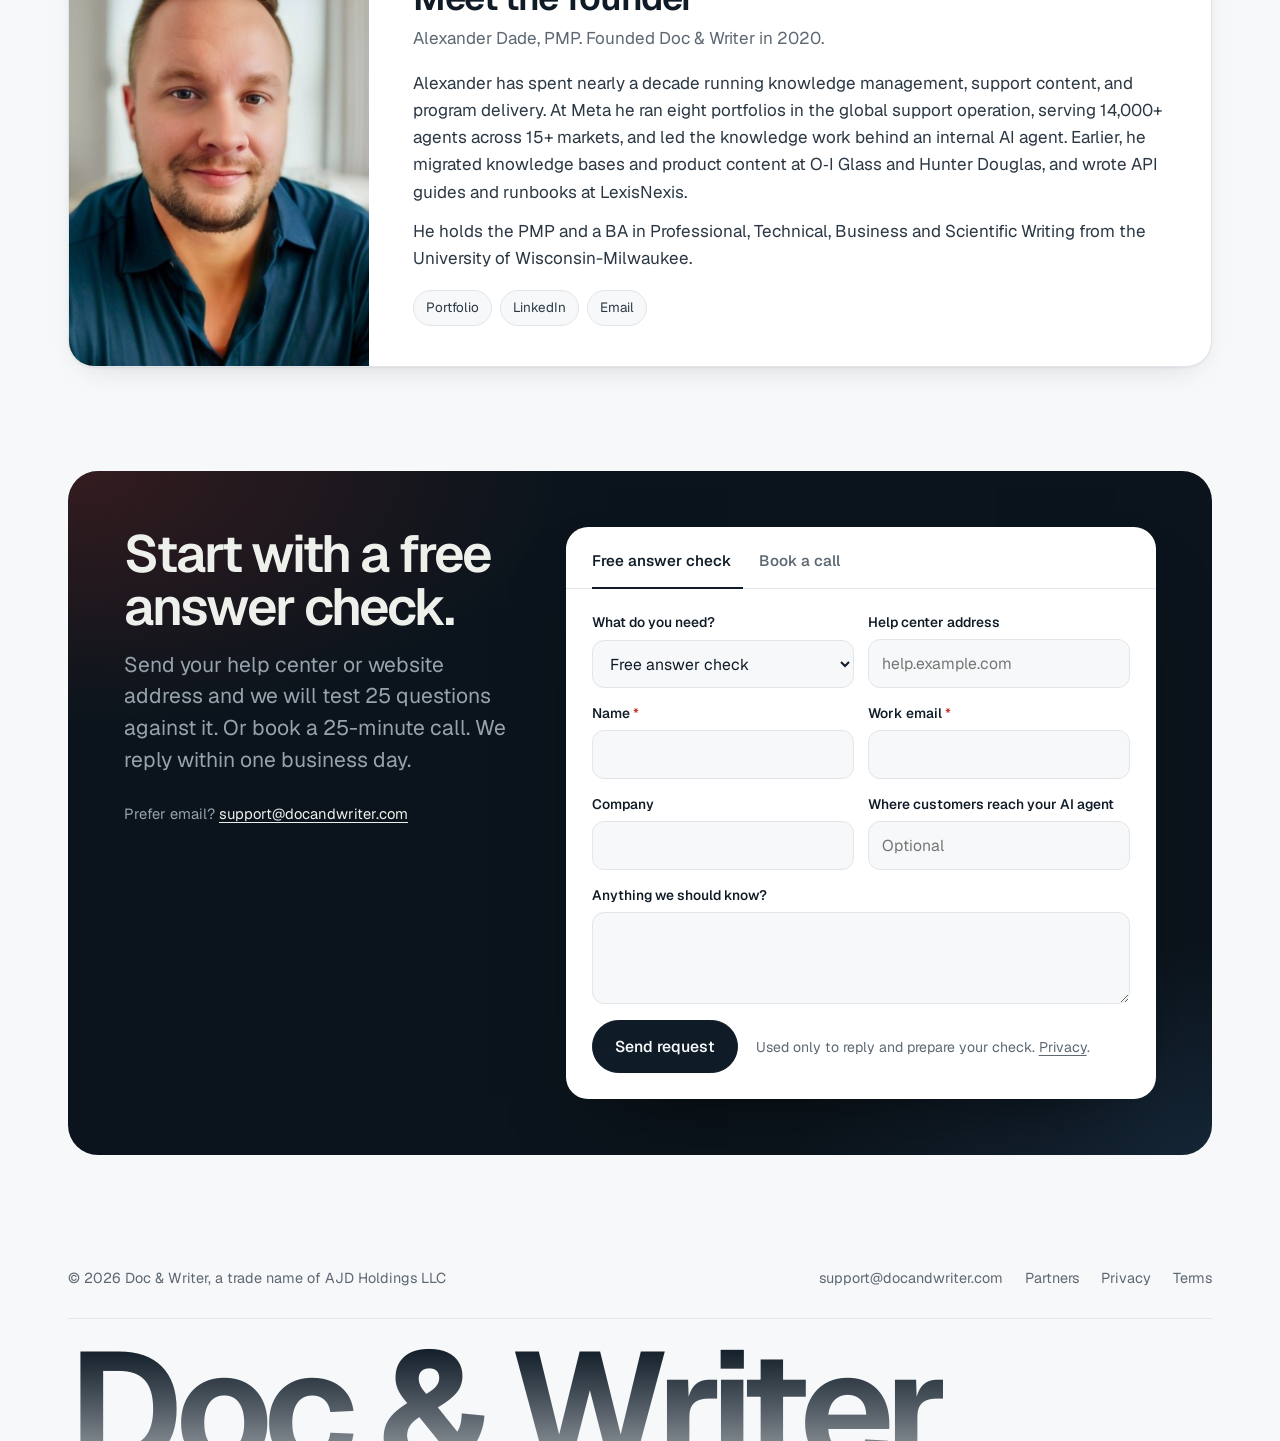
==== commit 9e6e816d: "changes" ====
--- a/index.html
+++ b/index.html
@@ -4,12 +4,12 @@
 <meta charset="utf-8">
 <meta name="viewport" content="width=device-width, initial-scale=1">
 <title>Doc &amp; Writer | Fix the wrong answers your customers get</title>
-<meta name="description" content="Your customers are getting wrong answers from your help center, FAQ, or AI agent. We find them, fix the source, and keep it current. Free answer check.">
+<meta name="description" content="Doc &amp; Writer is a knowledge team for hire. We find the wrong answers your help center, FAQ, and AI agent give customers, fix the articles behind them, and keep them current. Free answer check.">
 <link rel="canonical" href="https://www.docandwriter.com/">
 <meta property="og:type" content="website">
 <meta property="og:site_name" content="Doc &amp; Writer">
 <meta property="og:title" content="Doc &amp; Writer | Fix the wrong answers your customers get">
-<meta property="og:description" content="Your customers are getting wrong answers from your help center, FAQ, or AI agent. We find them, fix the source, and keep it current. Free answer check.">
+<meta property="og:description" content="Doc &amp; Writer is a knowledge team for hire. We find the wrong answers your help center, FAQ, and AI agent give customers, fix the articles behind them, and keep them current. Free answer check.">
 <meta property="og:url" content="https://www.docandwriter.com/">
 <meta property="og:image" content="https://www.docandwriter.com/assets/img/og-image.png">
 <meta name="twitter:card" content="summary_large_image">
@@ -203,14 +203,14 @@
 <main id="main">
 <section class="hero">
   <div class="wrap">
-    <h1>Your customers are getting wrong answers. <br class="br">We fix the source.</h1>
+    <h1>Your customers are getting wrong answers. <br class="br">We fix the articles behind them.</h1>
     <div class="hero-copy">
-      <p class="lede">Your help center, FAQ, and AI agent drift out of date every time your prices, policies, or products change. We find the wrong answers, correct the articles behind them, and keep them current.</p>
+      <p class="lede">Doc &amp; Writer is a knowledge team for hire. We check what your help center, FAQ, and AI agent tell customers, rewrite what&rsquo;s wrong, and keep it current as your prices, policies, and products change.</p>
       <div class="actions"><a class="btn" href="#contact" data-tab-target="tab-check" data-type="Free answer check">Get a free answer check</a><a class="btn btn-ghost" href="#contact" data-tab-target="tab-book">Book a 25-minute call</a></div>
       <p class="fine">Free check: 25 questions, results in 5 business days, no access to your systems.</p>
     </div>
-    <div class="demo" id="demo" role="img" aria-label="Example: an AI agent gives a wrong answer about the return window, we trace it to an outdated help article, correct the article, and the agent answers correctly.">
-      <div class="demo-top"><span><b>Answer check</b>&nbsp;&nbsp;Sample company, illustrative</span><button class="replay" id="d-replay" type="button">Replay</button></div>
+    <div class="demo" id="demo" data-nosnippet role="img" aria-label="Example: an AI agent gives a wrong answer about the return window, we trace it to an outdated help article, correct the article, and the agent answers correctly.">
+      <div class="demo-top"><span><b>How we fix a wrong answer</b>&nbsp;&nbsp;Example</span><button class="replay" id="d-replay" type="button">Replay</button></div>
       <div class="demo-body">
         <div class="chat">
           <div class="pane-label">Customer chat</div>
@@ -232,18 +232,6 @@
   </div>
 </section>
 
-<section class="proof" aria-label="Track record">
-  <div class="wrap">
-    <div class="orgs"><span>Our team has led programs at</span><b>Meta</b><b>O&#8209;I Glass</b><b>Hunter Douglas</b><b>LexisNexis</b></div>
-    <div class="stats">
-      <div><b>96%</b><span>Case accuracy across 15+ markets, up from 88%. Meta.</span></div>
-      <div><b>90%</b><span>Fewer client escalations within 60 days. Meta enterprise support.</span></div>
-      <div><b>5x</b><span>Knowledge base adoption after a migration for 10,000+ users. O&#8209;I Glass.</span></div>
-      <div><b>12</b><span>Product lines migrated to Adobe Experience Manager Guides. Hunter Douglas.</span></div>
-    </div>
-  </div>
-</section>
-
 <section class="section" id="problem">
   <div class="wrap">
     <div class="head">
@@ -251,7 +239,7 @@
       <p>Prices, policies, and products change. The articles stay the same, and your AI agent repeats them to customers.</p>
     </div>
     <div class="bento">
-      <form class="tile calc s7 r2" id="cost-calc" onsubmit="return false" aria-label="Cost of wrong answers">
+      <form class="tile calc s7 r2" id="cost-calc" data-nosnippet onsubmit="return false" aria-label="Cost of wrong answers">
         <p class="mad">We handle <label class="sr" for="c-volume">Conversations a month</label><input class="w5" id="c-volume" inputmode="numeric" value="20,000"> conversations a month. About <label class="sr" for="c-wrong">Percent of answers that are wrong</label><input class="w2" id="c-wrong" inputmode="decimal" value="15">% of answers are wrong, <label class="sr" for="c-escalate">Percent of wrong answers that become tickets</label><input class="w2" id="c-escalate" inputmode="decimal" value="50">% of those become tickets, and each ticket costs us $<label class="sr" for="c-cost">Cost per ticket in dollars</label><input class="w2" id="c-cost" inputmode="decimal" value="12">.</p>
         <div class="funnel" aria-hidden="true">
           <div><span>Conversations</span><i style="--w:100%"></i><em id="f-conv">20,000</em></div>
@@ -264,7 +252,7 @@
       <div class="tile s5">
         <h3>Changes outpace articles</h3>
         <p>Each change leaves articles behind until someone owns them.</p>
-        <ul class="log">
+        <ul class="log" data-nosnippet>
           <li><code>Mar 3</code><span>Setup fee removed</span><span class="x">3 articles stale</span></li>
           <li><code>Apr 12</code><span>Shipping to Canada starts</span><span class="x">No article</span></li>
           <li><code>May 1</code><span>Support hours extended</span><span class="ok">Updated</span></li>
@@ -286,15 +274,22 @@
     </div>
     <div class="bento">
       <div class="tile s6"><span class="step-n">1</span><h3>Build the question set</h3><p>Free check: 25 questions we write from your pricing, policies, and help center. Audit: 100 from your own support tickets.</p>
-        <div class="viz chips"><span>Can I return an item after 20 days?</span><span>Is there a setup fee?</span><span>Do you ship to Canada?</span><span>What are your support hours?</span><span class="more">+ 21 more</span></div></div>
+        <div data-nosnippet class="viz chips"><span>Can I return an item after 20 days?</span><span>Is there a setup fee?</span><span>Do you ship to Canada?</span><span>What are your support hours?</span><span class="more">+ 21 more</span></div></div>
       <div class="tile s6"><span class="step-n">2</span><h3>Ask your agent and search your help center</h3><p>We record exactly what each one says. If your agent sits behind a login, the free check covers the help center.</p>
-        <div class="viz mini-chat"><span class="u">Do you ship to Canada?</span><span class="b">I could not find information about that.</span></div></div>
+        <div data-nosnippet class="viz mini-chat"><span class="u">Do you ship to Canada?</span><span class="b">I could not find information about that.</span></div></div>
       <div class="tile s6"><span class="step-n">3</span><h3>Grade each answer against your own sources</h3><p>An answer is wrong when it contradicts your pricing, your policies, or another article. Where your sources disagree, your subject expert decides.</p>
-        <div class="viz cmp"><div><small>Agent said</small>There is a $99 setup fee</div><div><small>Pricing page says</small>No setup fee</div><div class="v"><span>Verdict</span><span class="verdict v-wrong">Wrong</span></div></div></div>
+        <div data-nosnippet class="viz cmp"><div><small>Agent said</small>There is a $99 setup fee</div><div><small>Pricing page says</small>No setup fee</div><div class="v"><span>Verdict</span><span class="verdict v-wrong">Wrong</span></div></div></div>
       <div class="tile s6"><span class="step-n">4</span><h3>Trace it to the article and fix it</h3><p>Outdated, duplicated, contradicted, or missing. The costliest get rewritten first, each with an owner and a review date.</p>
-        <div class="viz mini-doc">Support is available <del>9 to 5</del> <ins>8 to 8</ins> on weekdays.<div class="who"><span>Owner: Customer care</span><span>Review: every quarter</span></div></div></div>
-    </div>
-    <p class="deliver"><span><b>You receive</b> a spreadsheet with the source behind every verdict</span><span>the articles ranked by what they cost you</span><span>a short video on the three that matter most</span></p>
+        <div data-nosnippet class="viz mini-doc">Support is available <del>9 to 5</del> <ins>8 to 8</ins> on weekdays.<div class="who"><span>Owner: Customer care</span><span>Review: every quarter</span></div></div></div>
+    </div>
+    <div class="receive">
+      <h3>What you receive</h3>
+      <ul>
+        <li><svg viewBox="0 0 24 24" aria-hidden="true"><rect x="3.5" y="4" width="17" height="16" rx="2"/><path d="M3.5 9h17M9.5 9v11"/></svg><span><b>The spreadsheet</b>Every question, answer, and verdict, with the source behind it.</span></li>
+        <li><svg viewBox="0 0 24 24" aria-hidden="true"><path d="M5 19V9M12 19V5M19 19v-7"/></svg><span><b>The ranking</b>Wrong answers ordered by what they cost you.</span></li>
+        <li><svg viewBox="0 0 24 24" aria-hidden="true"><rect x="3.5" y="5.5" width="17" height="13" rx="2"/><path d="M10.5 9.5l4 2.5-4 2.5z"/></svg><span><b>The walkthrough</b>A short video on the three that matter most.</span></li>
+      </ul>
+    </div>
   </div>
 </section>
 
@@ -309,7 +304,7 @@
         <div class="plan">
           <h3>Free answer check</h3>
           <p class="price">$0</p>
-          <p class="term">Results in 5 business days.</p>
+          <p class="term">Results in 5 business days. No access to your systems.</p>
           <ul>
             <li>25 questions tested against your help center and AI agent</li>
             <li>Each wrong answer traced to the article behind it</li>
@@ -335,8 +330,8 @@
         </div>
         <div class="plan">
           <h3>Monthly plan</h3>
-          <p class="price">$7,500<small>a month and up</small></p>
-          <p class="term">Three-month minimum, then month to month.</p>
+          <p class="price">$7,500<small>/ month</small></p>
+          <p class="term">Starting price. Three-month minimum, then month to month.</p>
           <ul>
             <li>The 100-question check, rerun every month</li>
             <li>Fixes for every new wrong answer</li>
@@ -346,15 +341,19 @@
           </ul>
           <a class="btn btn-line" href="#contact" data-tab-target="tab-check" data-type="Monthly plan">Ask about the monthly plan</a>
         </div>
-      </div>
-      <div class="projects">
-        <div><h3>One-time projects</h3><p>Fixed price, quoted after a call.</p></div>
-        <div><b>Help center rebuild</b><p>New structure, rewritten articles, and a style guide.</p></div>
-        <div><b>Platform migration</b><p>Your knowledge base on a new platform, audited before the move.</p></div>
-        <div><b>AI agent launch prep</b><p>Content ready before the agent answers its first customer.</p></div>
-        <div><b>Onboarding guides</b><p>For new customers, and for new support hires.</p></div>
-      </div>
-
+        <div class="plan">
+          <h3>One-time projects</h3>
+          <p class="price">Custom</p>
+          <p class="term">A fixed price for each project, quoted after a call.</p>
+          <ul>
+            <li>Help center rebuild, with new structure and a style guide</li>
+            <li>Platform migration, audited before the move</li>
+            <li>AI agent launch prep, before it answers its first customer</li>
+            <li>Onboarding guides for customers and new support hires</li>
+          </ul>
+          <a class="btn btn-line" href="#contact" data-tab-target="tab-check" data-type="A one-time project">Describe your project</a>
+        </div>
+      </div>
       <div class="hire" id="start">
         <div class="head">
           <h2>How hiring us works</h2>
@@ -392,15 +391,21 @@
     </div>
     <div class="tabpanel res-grid" role="tabpanel" id="p-meta" aria-labelledby="t-meta">
       <p class="ctx">Global support operations, 2022 to 2026. 14,000+ agents across 15+ markets.</p>
+      <div class="tile"><b class="big">96%</b><p>Case accuracy across 15+ markets, up from 88%, after QA and governance went onto the 100+ articles agents worked from.</p></div>
+      <div class="tile"><b class="big">90%</b><p>Fewer client escalations within 60 days, after an overhaul of enterprise issue triage and case handling.</p></div>
       <div class="tile"><b class="big">19 &rarr; 9</b><p>Minutes of average handling time across 22 products, after an AI payment verification tool went live.</p></div>
       <div class="tile"><b class="big">3 to 5%</b><p>CSAT lift in key workflows, after a knowledge base overhaul took an internal AI agent from experiment to production.</p></div>
       <div class="tile"><b class="big">16 &rarr; 30</b><p>Languages covered by machine translation of the knowledge base.</p></div>
+      <div class="tile"><b class="big">0</b><p>Minutes of downtime during a CMS migration for a technical publications library.</p></div>
     </div>
     <div class="tabpanel res-grid" role="tabpanel" id="p-oi" aria-labelledby="t-oi" hidden>
       <p class="ctx">A $250M R&amp;D program across three plants.</p>
+      <div class="tile"><b class="big">5x</b><p>Knowledge base adoption after a migration with single sign-on for 10,000+ users.</p></div>
       <div class="tile"><b class="big">900+</b><p>Standard operating procedures authored and governed as the single source of truth for operations.</p></div>
       <div class="tile"><b class="big">35%</b><p>Faster onboarding for new engineers, with Microsoft Copilot rolled out to 300 of them.</p></div>
       <div class="tile"><b class="big">25 &rarr; 4</b><p>Days on project timelines, after a QA validation standard the organization adopted.</p></div>
+      <div class="tile"><b class="big">8 hrs</b><p>Saved each week per person across a 12-person IT team, after a new ticket intake standard.</p></div>
+      <div class="tile"><b class="big">2</b><p>Production site launches, carried from lab experiments through commissioning.</p></div>
     </div>
     <div class="tabpanel res-grid" role="tabpanel" id="p-hd" aria-labelledby="t-hd" hidden>
       <p class="ctx">Product content, 2020 to 2021.</p>
@@ -436,11 +441,10 @@
 </section>
 
 <section class="section" id="faq" style="padding-top:0">
-  <div class="wrap faq-wrap">
-    <div class="faq-side">
-      <h2>FAQ</h2>
-      <p class="lede">Anything else, ask us on the call.</p>
-      <a class="btn btn-ghost" href="#contact" data-tab-target="tab-book">Book a 25-minute call</a>
+  <div class="wrap">
+    <div class="faq-top">
+      <div class="head" style="margin:0"><h2>FAQ</h2><p>Anything else, ask us on the call.</p></div>
+      <a class="btn" href="#contact" data-tab-target="tab-book">Book a 25-minute call</a>
     </div>
     <div class="faq">
         <details><summary>What do you need for the free answer check?</summary><p>Your help center address, and where customers reach your AI agent if it is public. No logins, no data exports, and no access to your systems.</p></details>
@@ -465,7 +469,7 @@
         <p class="role">Alexander Dade, PMP. Founded Doc &amp; Writer in 2020.</p>
         <p>Alexander has spent nearly a decade running knowledge management, support content, and program delivery. At Meta he ran eight portfolios in the global support operation, serving 14,000+ agents across 15+ markets, and led the knowledge work behind an internal AI agent. Earlier, he migrated knowledge bases and product content at O&#8209;I Glass and Hunter Douglas, and wrote API guides and runbooks at LexisNexis.</p>
         <p>He holds the PMP and a BA in Professional, Technical, Business and Scientific Writing from the University of Wisconsin-Milwaukee.</p>
-        <div class="creds"><a href="https://alexanderdade.com/">alexanderdade.com</a><a href="https://www.linkedin.com/in/alexanderdade/">LinkedIn</a></div>
+        <div class="creds"><a href="https://alexanderdade.com/">Portfolio</a><a href="https://www.linkedin.com/in/alexanderdade/">LinkedIn</a><a href="mailto:alexander@docandwriter.com">Email</a></div>
       </div>
     </div>
   </div>
--- a/assets/site.css
+++ b/assets/site.css
@@ -10,14 +10,14 @@
 }
 
 :root {
-  --paper: #f5f5f1;
-  --paper-2: #ecece6;
+  --paper: #f7f8f9;
+  --paper-2: #eef0f3;
   --sheet: #ffffff;
   --ink: #0f1b26;
   --ink-2: #2b3843;
   --graphite: #5d6872;
-  --rule: #e0e2dc;
-  --rule-2: #d2d6cf;
+  --rule: #e2e5e9;
+  --rule-2: #d3d8de;
   --red: #c4372c;
   --redwash: #fbe9e6;
   --green: #1e6a49;
@@ -50,7 +50,7 @@
 
 *, *::before, *::after { box-sizing: border-box; }
 html { -webkit-text-size-adjust: 100%; scroll-padding-top: 96px; scroll-behavior: smooth; }
-body { margin: 0; background: var(--paper); color: var(--ink); font-family: var(--font); font-size: 1.0625rem; line-height: 1.6; -webkit-font-smoothing: antialiased; text-rendering: optimizeLegibility; overflow-x: hidden; }
+body { position: relative; isolation: isolate; margin: 0; background: var(--paper); color: var(--ink); font-family: var(--font); font-size: 1.0625rem; line-height: 1.6; -webkit-font-smoothing: antialiased; text-rendering: optimizeLegibility; overflow-x: hidden; }
 p, li, dd, blockquote { text-wrap: pretty; }
 h1, h2, h3 { text-wrap: balance; margin: 0; font-weight: 600; }
 img, svg { max-width: 100%; display: block; }
@@ -71,16 +71,17 @@
 .lede { font-size: clamp(1.1rem, 1rem + .45vw, 1.32rem); line-height: 1.5; color: var(--graphite); margin: 0; max-width: 44ch; }
 
 /* ---------- Floating nav ---------- */
-.mast { position: sticky; top: 12px; z-index: 40; padding: 0 16px; }
-.mast .bar { max-width: 1080px; margin: 0 auto; display: flex; align-items: center; gap: 22px; height: 58px; padding: 0 8px 0 18px; border-radius: 999px; background: color-mix(in srgb, var(--sheet) 78%, transparent); border: 1px solid var(--rule); backdrop-filter: saturate(1.6) blur(16px); -webkit-backdrop-filter: saturate(1.6) blur(16px); box-shadow: 0 10px 30px -18px rgba(15,27,38,.35); }
+.mast { position: sticky; top: 0; z-index: 40; border-bottom: 1px solid transparent; transition: background .25s, border-color .25s; }
+.mast.scrolled { background: color-mix(in srgb, var(--paper) 94%, transparent); backdrop-filter: saturate(1.6) blur(16px); -webkit-backdrop-filter: saturate(1.6) blur(16px); border-bottom-color: var(--rule); }
+.mast .bar { max-width: var(--wrap); margin: 0 auto; display: flex; align-items: center; gap: 22px; height: 72px; padding: 0 var(--gutter); }
 .brand { display: flex; align-items: center; gap: 9px; text-decoration: none; margin-right: auto; }
 .brand img { height: 24px; width: auto; }
 .brand span { font-weight: 650; font-size: 1.06rem; letter-spacing: -.02em; white-space: nowrap; }
 :root[data-theme="dark"] .brand img, :root[data-theme="dark"] .foot-mark img { filter: invert(1) brightness(1.6); }
 @media (prefers-color-scheme: dark) { :root:not([data-theme="light"]) .brand img, :root:not([data-theme="light"]) .foot-mark img { filter: invert(1) brightness(1.6); } }
 .nav { display: flex; gap: 4px; }
-.nav a { text-decoration: none; font-size: .93rem; font-weight: 500; color: var(--graphite); padding: 7px 12px; border-radius: 999px; }
-.nav a:hover { color: var(--ink); background: var(--paper-2); }
+.nav a { text-decoration: none; font-size: .95rem; font-weight: 500; color: var(--graphite); padding: 7px 12px; }
+.nav a:hover { color: var(--ink); }
 .theme { display: grid; place-items: center; width: 36px; height: 36px; padding: 0; border: 0; border-radius: 50%; background: none; color: var(--graphite); cursor: pointer; }
 .theme:hover { color: var(--ink); }
 .theme svg { width: 18px; height: 18px; }
@@ -108,11 +109,13 @@
 .actions { display: flex; flex-wrap: wrap; gap: 10px; }
 
 /* ---------- Hero ---------- */
-.hero { position: relative; padding: 76px 0 40px; overflow: hidden; }
-.hero::before { content: ""; position: absolute; inset: -60px 0 0; pointer-events: none; z-index: -1;
+.hero { position: relative; padding: 64px 0 24px; overflow: hidden; }
+body::before { content: ""; position: absolute; top: 0; left: 0; right: 0; height: 1150px; pointer-events: none; z-index: -1;
   background:
-    linear-gradient(to bottom, transparent 0, var(--paper) 92%),
-    repeating-linear-gradient(to bottom, transparent 0 31px, color-mix(in srgb, var(--rule) 70%, transparent) 31px 32px); }
+    radial-gradient(620px 420px at 12% 18%, rgba(196,55,44,.10), transparent 70%),
+    radial-gradient(760px 520px at 88% 40%, rgba(40,86,140,.12), transparent 70%),
+    radial-gradient(circle, color-mix(in srgb, var(--ink) 16%, transparent) 1px, transparent 1.4px) 0 0 / 22px 22px;
+  -webkit-mask-image: linear-gradient(to bottom, #000 0%, #000 55%, transparent 100%); mask-image: linear-gradient(to bottom, #000 0%, #000 55%, transparent 100%); }
 .hero .wrap { display: grid; grid-template-columns: minmax(0, .92fr) minmax(0, 1.08fr); gap: 36px 56px; align-items: start; }
 .hero .wrap > h1 { grid-column: 1 / -1; margin-bottom: 4px; max-width: 24ch; }
 .hero .hero-copy { padding-top: 8px; }
@@ -123,8 +126,7 @@
 .hero h1 .mark path { fill: none; stroke: var(--red); stroke-width: 5; stroke-linecap: round; stroke-dasharray: 420; stroke-dashoffset: 420; animation: draw 1s .5s cubic-bezier(.6,.1,.2,1) forwards; }
 @keyframes draw { to { stroke-dashoffset: 0; } }
 .hero .lede { margin-bottom: 30px; }
-.hero .fine { margin: 18px 0 0; font-size: .88rem; color: var(--graphite); display: flex; align-items: center; gap: 8px; }
-.hero .fine::before { content: ""; width: 7px; height: 7px; border-radius: 50%; background: var(--green); box-shadow: 0 0 0 4px var(--greenwash); }
+.hero .fine { margin: 18px 0 0; font-size: .88rem; color: var(--graphite); }
 
 /* The live demo */
 .demo { position: relative; background: var(--sheet); border: 1px solid var(--rule); border-radius: 22px; box-shadow: 0 40px 80px -40px rgba(15,27,38,.45), 0 2px 6px rgba(15,27,38,.04); overflow: hidden; }
@@ -263,13 +265,13 @@
   radial-gradient(900px 420px at 50% -10%, rgba(196,55,44,.18), transparent 70%),
   radial-gradient(700px 380px at 90% 110%, rgba(64,110,160,.18), transparent 70%); }
 .dark .head p, .dark .muted { color: var(--on-night-2); }
-.plans { display: grid; grid-template-columns: repeat(3, minmax(0, 1fr)); gap: 16px; align-items: stretch; }
-.plan { position: relative; display: flex; flex-direction: column; padding: 30px; border-radius: 22px; background: rgba(255,255,255,.035); border: 1px solid var(--night-line); }
+.plans { display: grid; grid-template-columns: repeat(4, minmax(0, 1fr)); gap: 14px; align-items: stretch; }
+.plan { position: relative; display: flex; flex-direction: column; padding: 28px 24px; border-radius: 22px; background: rgba(255,255,255,.035); border: 1px solid var(--night-line); }
 .plan.pick { background: linear-gradient(180deg, rgba(255,255,255,.08), rgba(255,255,255,.03)); border-color: transparent; box-shadow: 0 30px 60px -30px rgba(196,55,44,.55); }
 .plan.pick::before { content: ""; position: absolute; inset: 0; border-radius: inherit; padding: 1px; background: linear-gradient(160deg, rgba(240,125,114,.9), rgba(255,255,255,.12) 45%, rgba(255,255,255,.06)); -webkit-mask: linear-gradient(#000 0 0) content-box, linear-gradient(#000 0 0); -webkit-mask-composite: xor; mask-composite: exclude; pointer-events: none; }
 .plan .flag { position: absolute; top: -13px; left: 50%; transform: translateX(-50%); white-space: nowrap; font-size: .76rem; font-weight: 600; color: #ffe1dc; background: #4a1c18; border: 1px solid rgba(240,125,114,.55); border-radius: 999px; padding: 4px 12px; }
 .plan h3 { font-size: 1.1rem; color: var(--on-night); }
-.price { margin: 18px 0 6px; font-size: 2.9rem; font-weight: 600; letter-spacing: -.045em; line-height: 1; }
+.price { margin: 18px 0 6px; font-size: 2.6rem; font-weight: 600; letter-spacing: -.045em; line-height: 1; }
 .price small { font-size: .95rem; font-weight: 450; letter-spacing: 0; color: var(--on-night-2); margin-left: 4px; }
 .term { margin: 0; color: var(--on-night-2); font-size: .92rem; min-height: 2.9em; }
 .plan ul { list-style: none; padding: 20px 0 0; margin: 20px 0 26px; border-top: 1px solid var(--night-line); display: grid; gap: 11px; font-size: .95rem; color: #d8ddd9; }
@@ -332,10 +334,8 @@
 .people a { margin: 8px 12px 0; font-size: .88rem; color: var(--graphite); }
 
 /* ---------- FAQ ---------- */
-.faq-wrap { display: grid; grid-template-columns: minmax(0, .8fr) minmax(0, 1.2fr); gap: 56px; align-items: start; }
-.faq-side { position: sticky; top: 110px; }
-.faq-side .lede { margin: 14px 0 26px; }
-.faq { display: grid; gap: 10px; }
+.faq-top { display: flex; flex-wrap: wrap; justify-content: space-between; align-items: end; gap: 20px; margin-bottom: 32px; }
+.faq { display: grid; grid-template-columns: repeat(2, minmax(0, 1fr)); gap: 12px; align-items: start; }
 .faq details { background: var(--sheet); border: 1px solid var(--rule); border-radius: 16px; transition: box-shadow .2s; }
 .faq details[open] { box-shadow: var(--shadow); }
 .faq summary { list-style: none; cursor: pointer; display: flex; justify-content: space-between; align-items: center; gap: 20px; padding: 18px 22px; font-weight: 550; font-size: 1.02rem; letter-spacing: -.01em; }
@@ -417,7 +417,7 @@
   .hero .lede { max-width: 52ch; }
   .s7, .s5, .s6, .s4, .s8 { grid-column: span 12; }
   .r2 { grid-row: auto; }
-  .plans { grid-template-columns: minmax(0, 1fr); max-width: 560px; }
+  .plans { grid-template-columns: repeat(2, minmax(0, 1fr)); }
   .projects { grid-template-columns: 1fr 1fr; }
   .projects > div:first-child { grid-column: 1 / -1; }
   .track { grid-template-columns: 1fr 1fr; gap: 32px 0; }
@@ -425,8 +425,8 @@
   .res-grid { grid-template-columns: minmax(0, 1fr) minmax(0, 1fr); }
   .voices { grid-template-columns: minmax(0, 1fr); }
   .people { grid-template-columns: repeat(auto-fill, minmax(200px, 1fr)); }
-  .faq-wrap, .cta, .cols { grid-template-columns: minmax(0, 1fr); gap: 32px; }
-  .faq-side { position: static; }
+  .cta, .cols { grid-template-columns: minmax(0, 1fr); gap: 32px; }
+  .faq { grid-template-columns: minmax(0, 1fr); }
   .founder { grid-template-columns: 220px minmax(0, 1fr); }
 }
 @media (max-width: 680px) {
@@ -452,6 +452,7 @@
   .funnel div { grid-template-columns: 96px minmax(0, 1fr) 52px; gap: 10px; }
   .dark { border-radius: 26px; margin: 0 8px; }
   .plan { padding: 24px; }
+  .plans { grid-template-columns: minmax(0, 1fr); }
   .projects { grid-template-columns: minmax(0, 1fr); padding: 22px; }
   .hire { margin-top: 64px; }
   .track { grid-template-columns: minmax(0, 1fr); gap: 0; }
@@ -494,3 +495,13 @@
 }
 :root[data-theme="dark"] .dark, :root[data-theme="dark"] .cta { box-shadow: 0 0 0 1px var(--rule); }
 @media (prefers-color-scheme: dark) { :root:not([data-theme="light"]) .dark, :root:not([data-theme="light"]) .cta { box-shadow: 0 0 0 1px var(--rule); } }
+
+/* What you receive */
+.receive { margin-top: 16px; display: grid; grid-template-columns: 220px repeat(3, minmax(0, 1fr)); gap: 24px; align-items: start; background: var(--sheet); border: 1px solid var(--rule); border-radius: var(--r); box-shadow: var(--shadow); padding: 26px 28px; }
+.receive h3 { font-size: 1.1rem; padding-top: 2px; }
+.receive ul { display: contents; list-style: none; }
+.receive li { display: grid; grid-template-columns: 40px minmax(0, 1fr); gap: 14px; align-items: start; }
+.receive svg { width: 40px; height: 40px; padding: 9px; border-radius: 12px; background: var(--paper); border: 1px solid var(--rule); fill: none; stroke: var(--ink); stroke-width: 1.6; stroke-linecap: round; stroke-linejoin: round; }
+.receive b { display: block; font-weight: 600; font-size: .98rem; }
+.receive span { color: var(--graphite); font-size: .92rem; line-height: 1.45; }
+@media (max-width: 1080px) { .receive { grid-template-columns: minmax(0, 1fr); gap: 18px; } }
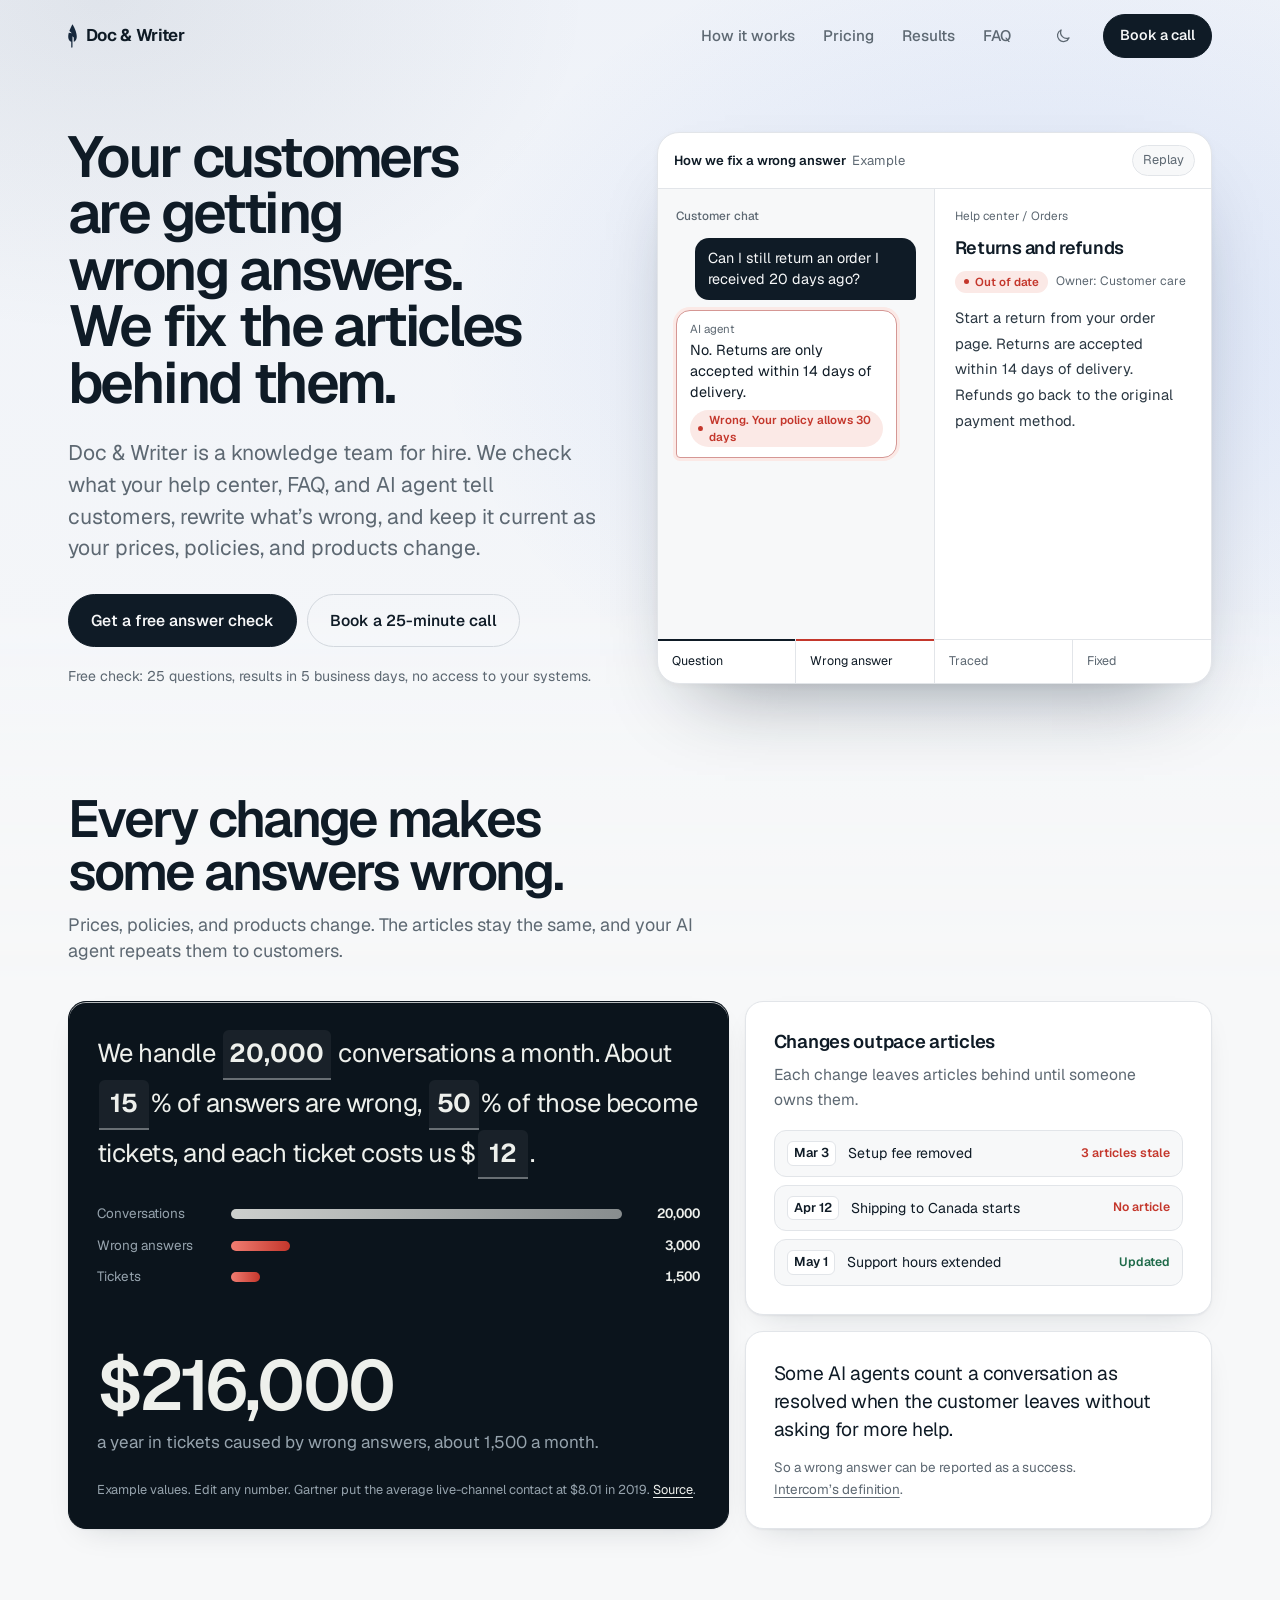
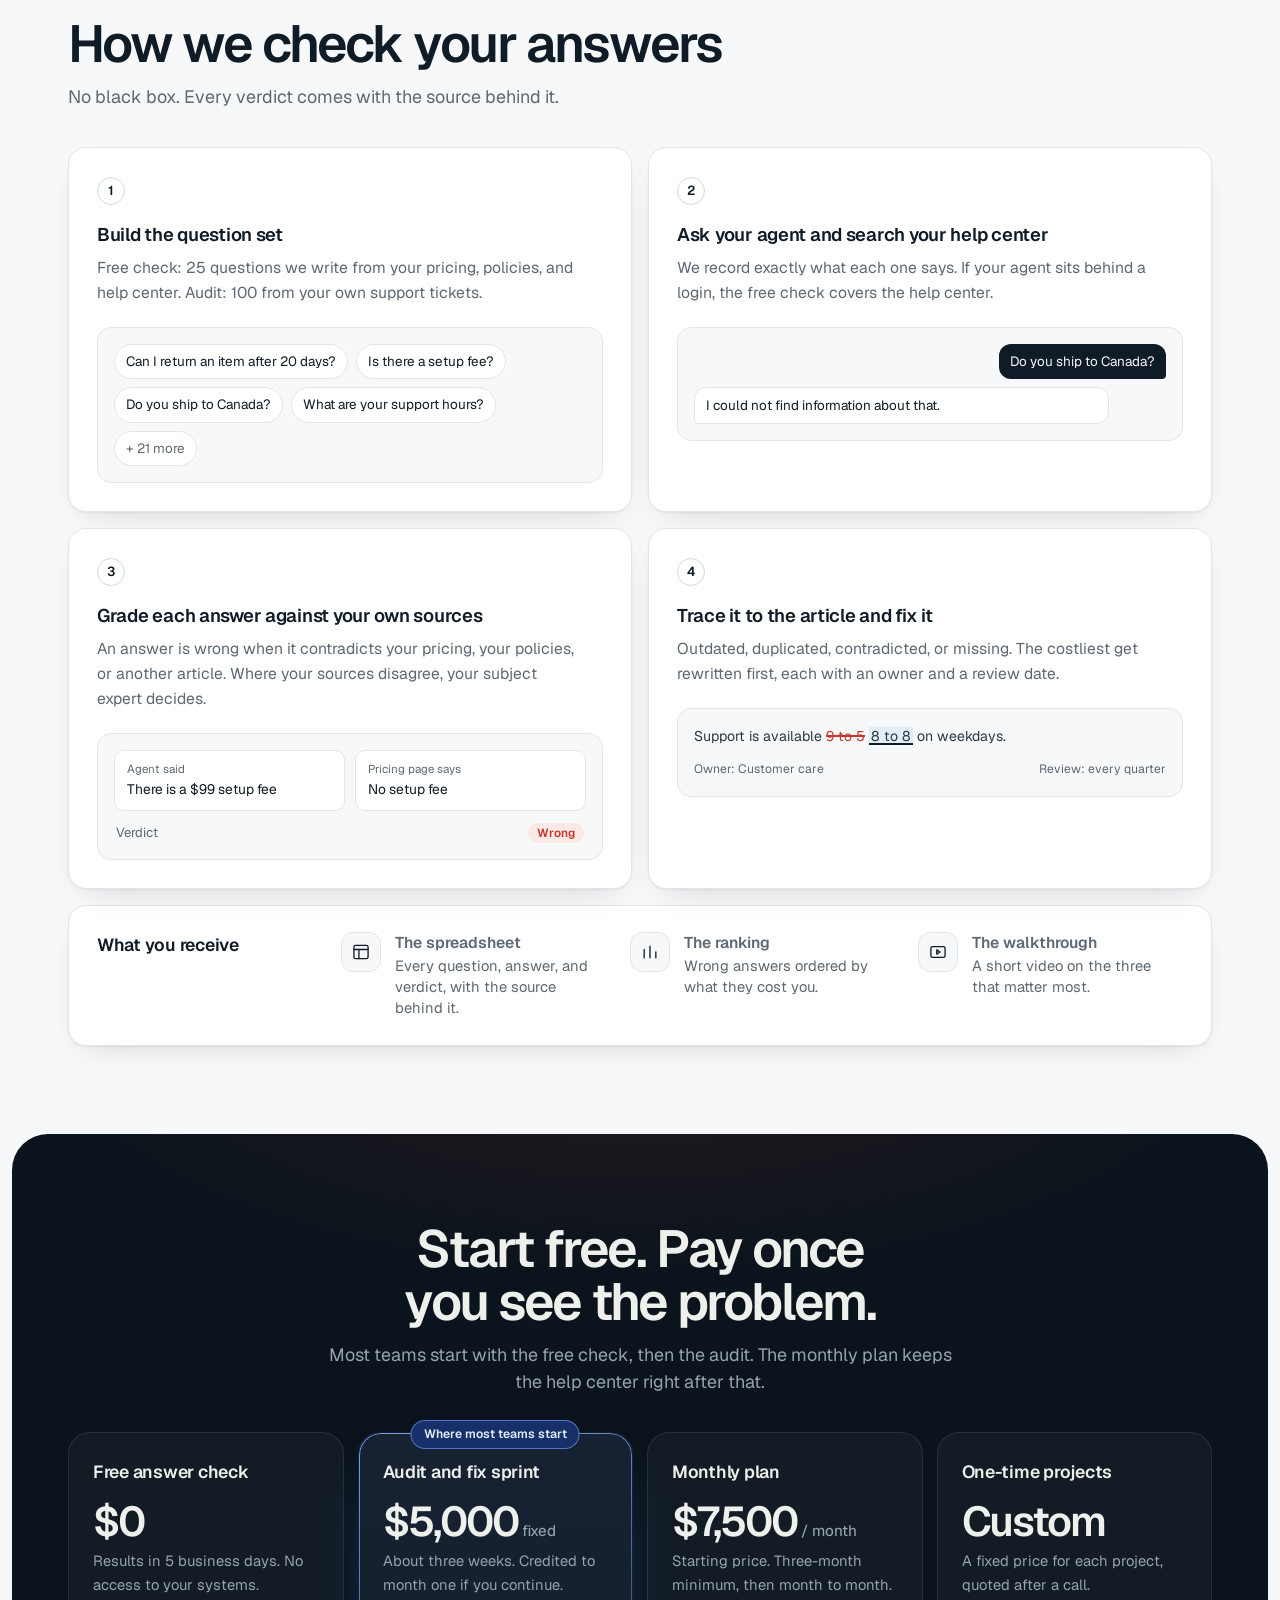
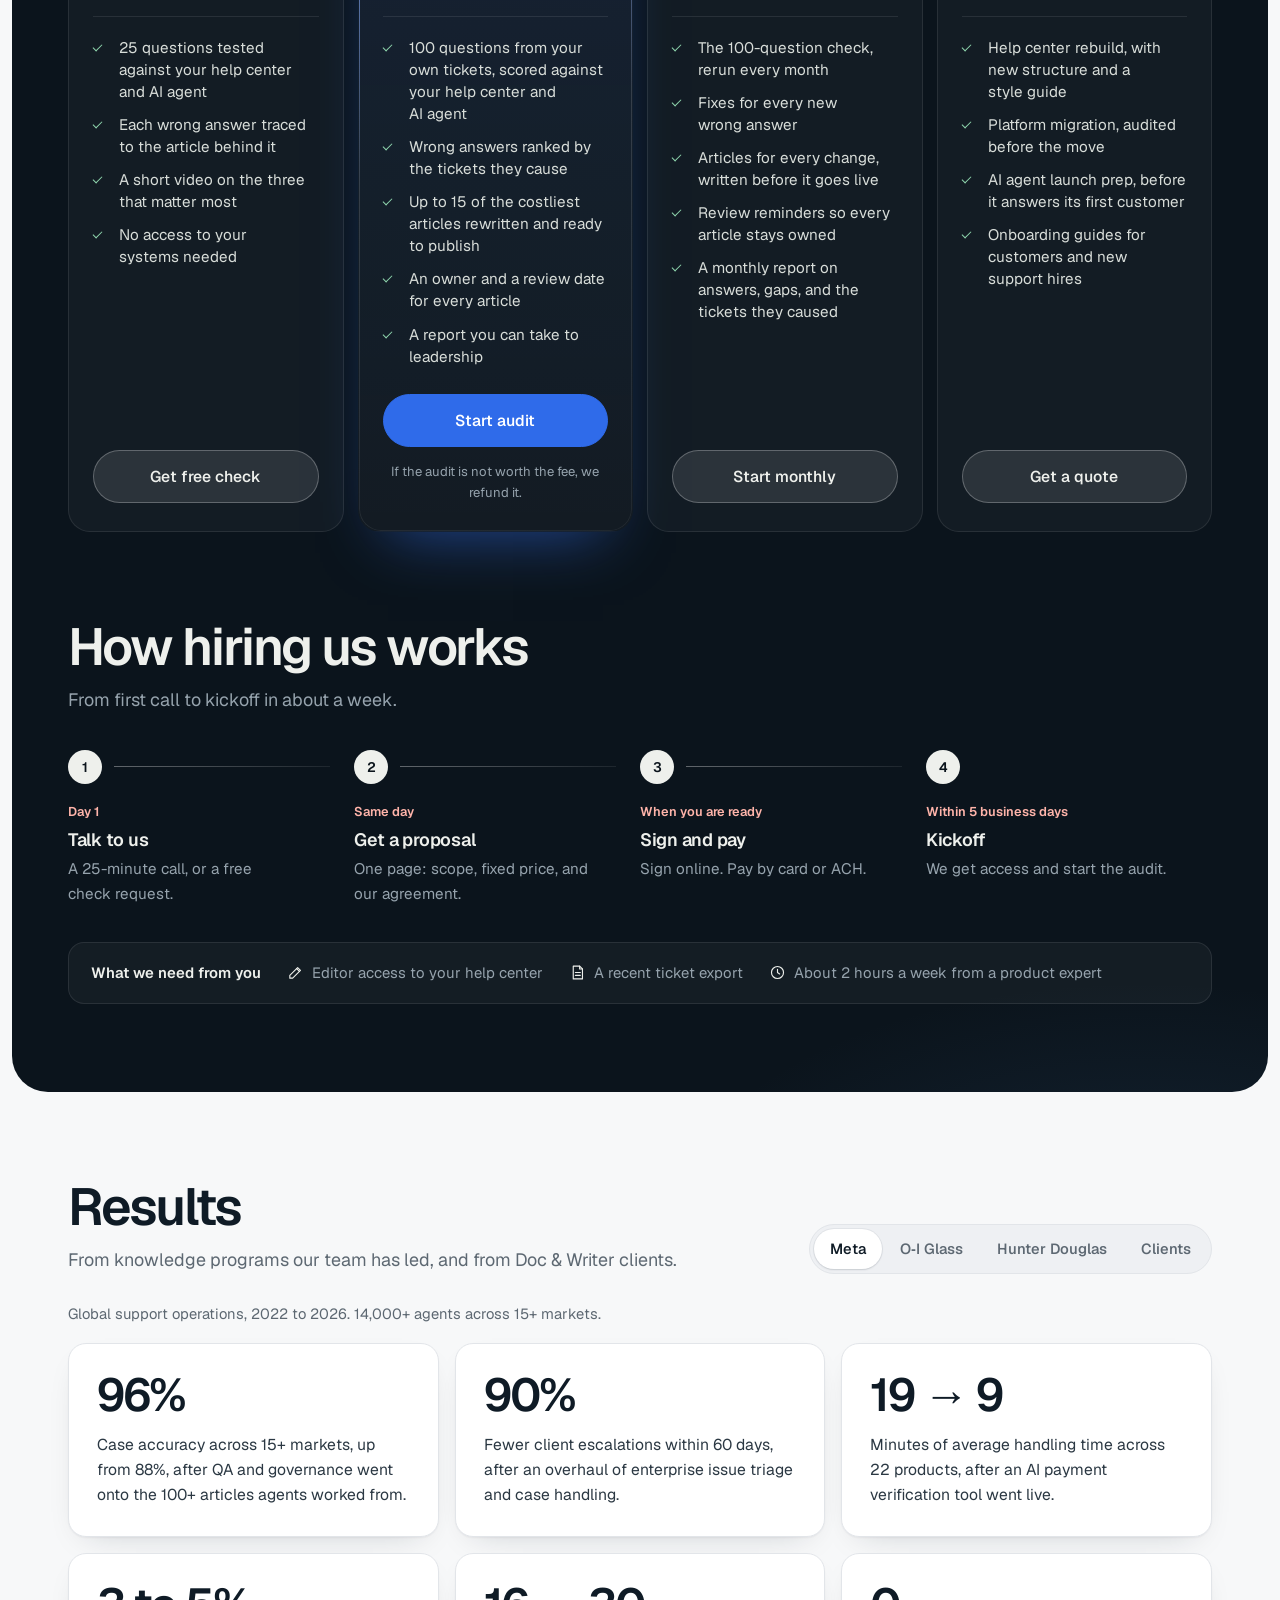
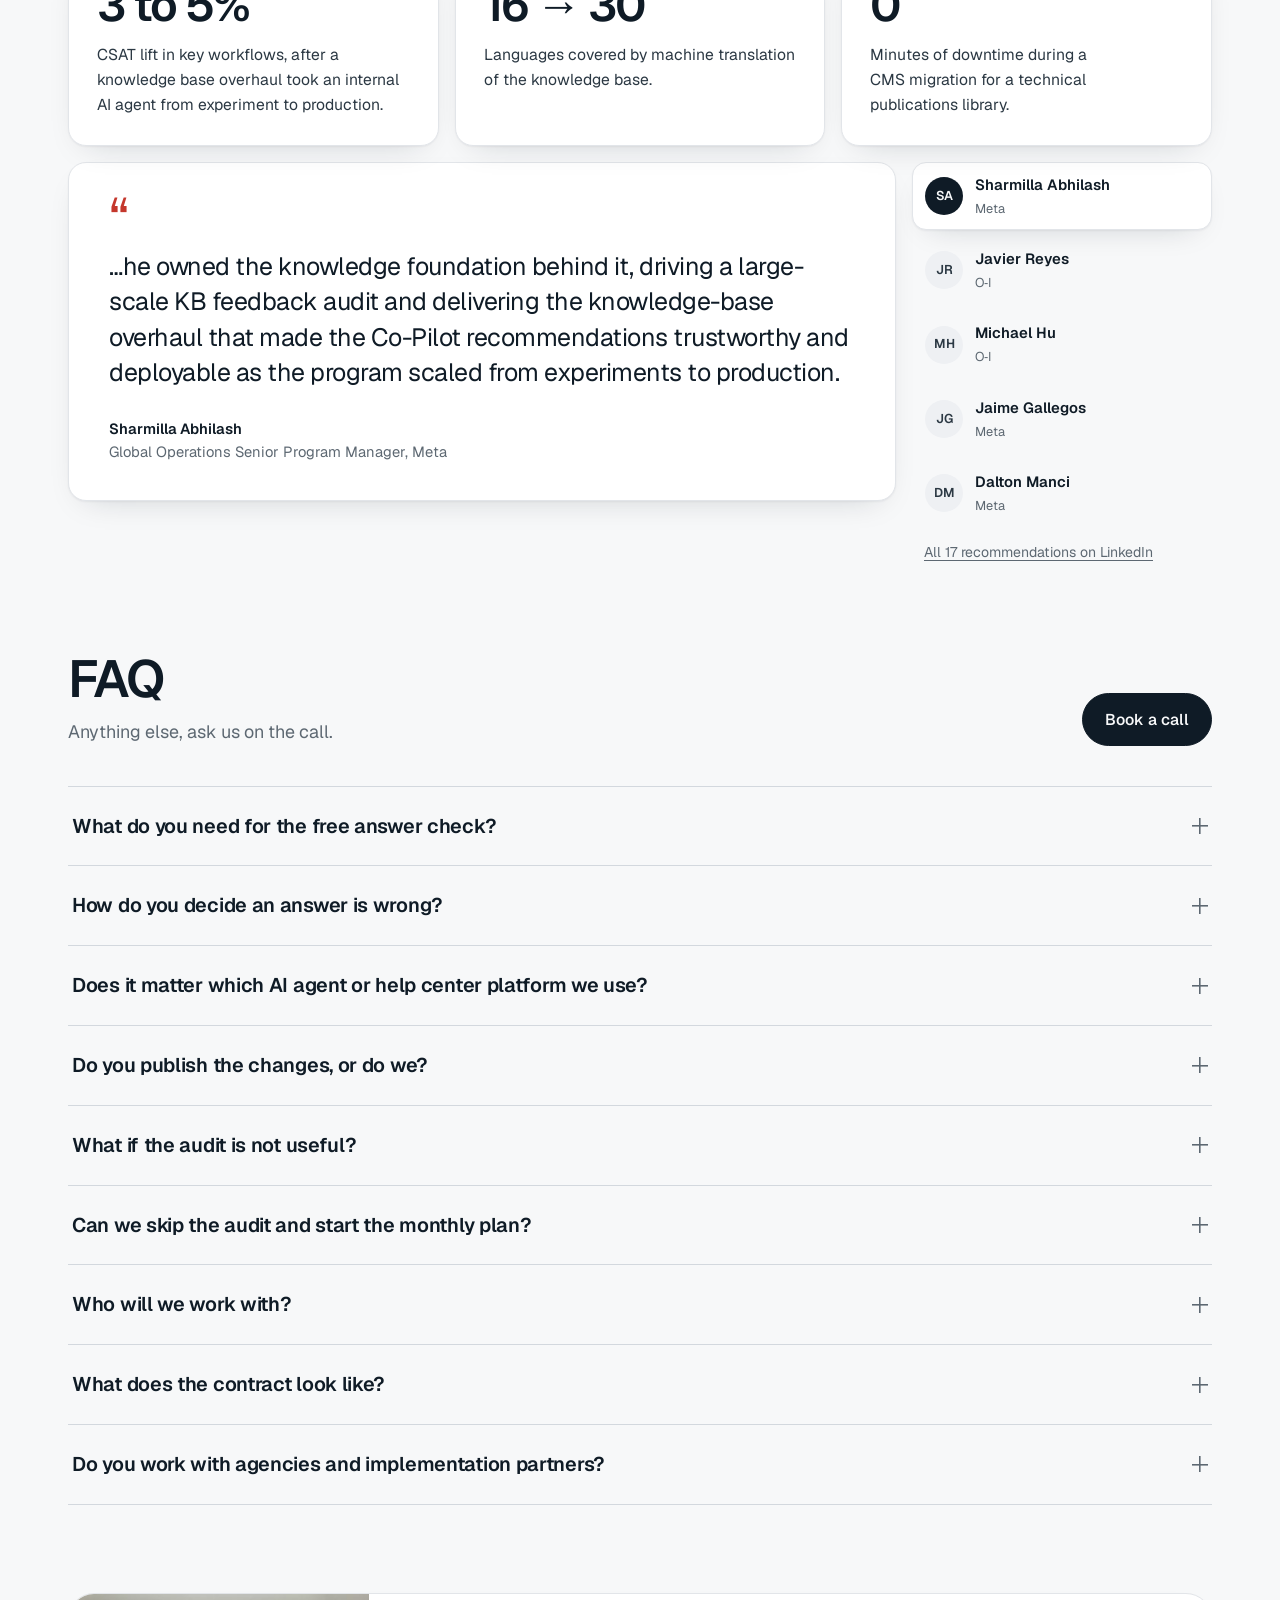
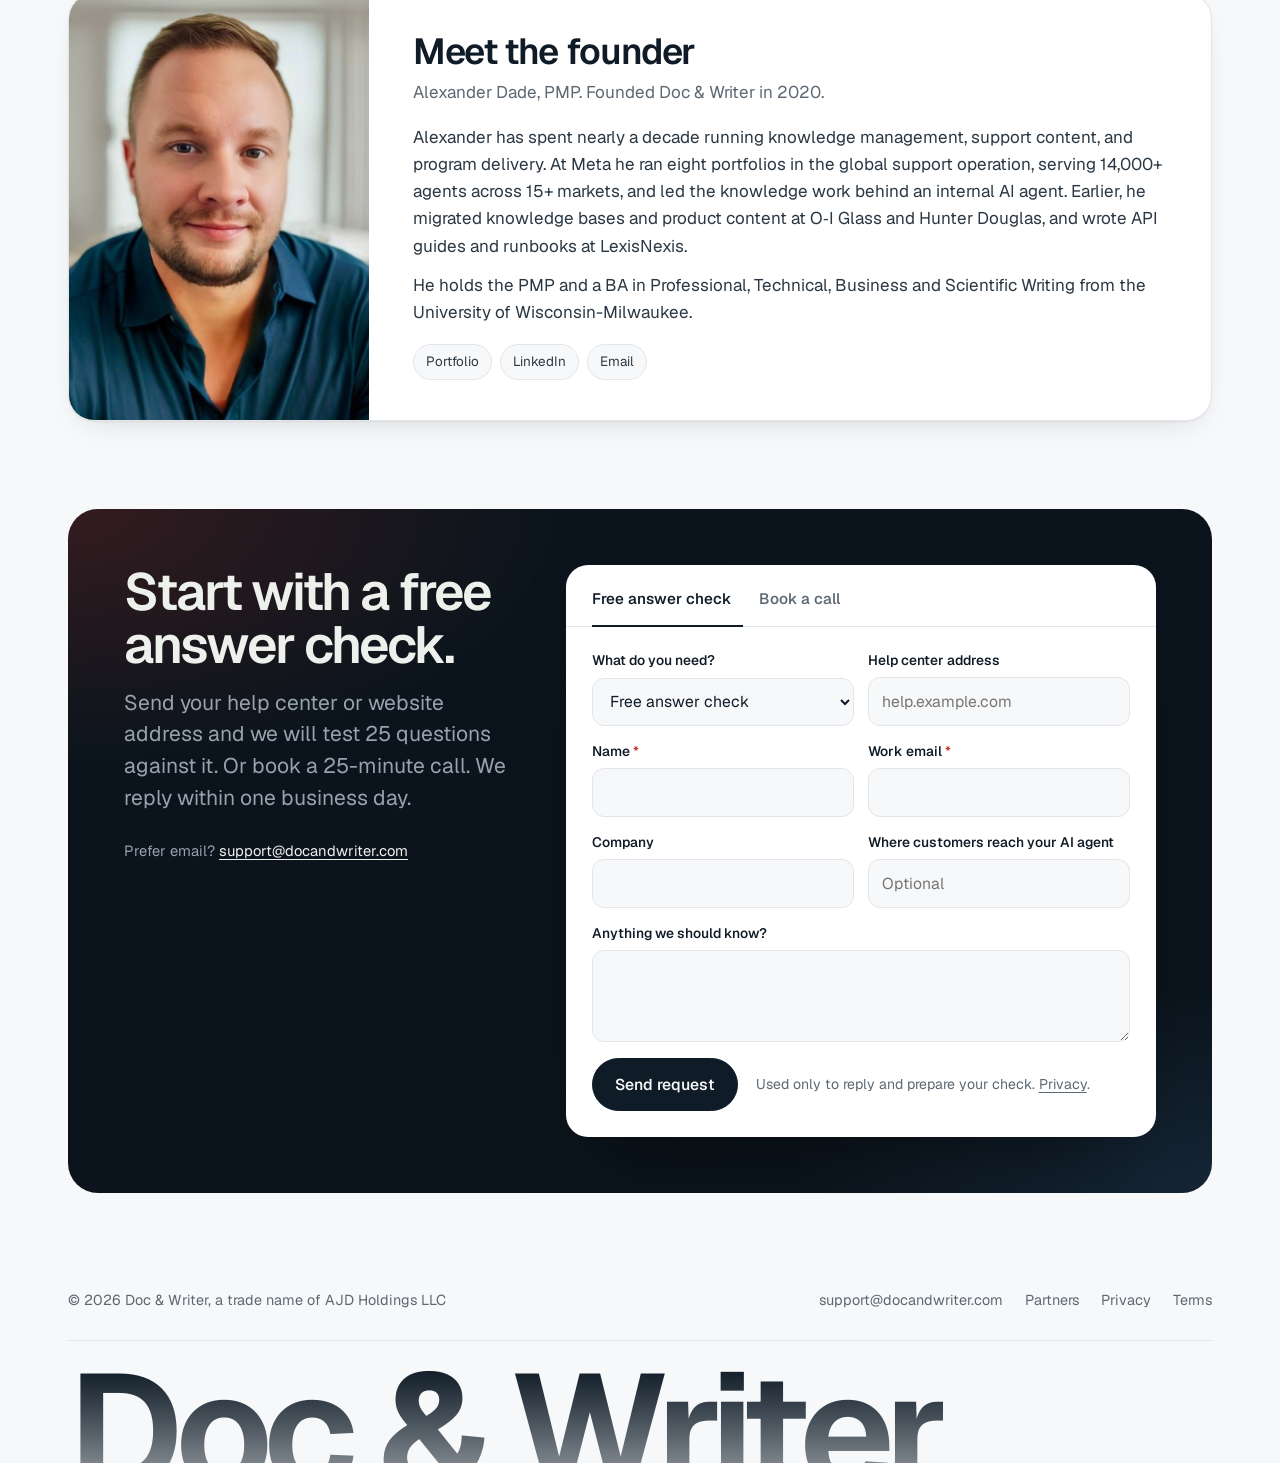
==== commit 47f0ab19: "fix audit button apple style FAQ mobile tabs" ====
--- a/index.html
+++ b/index.html
@@ -196,8 +196,8 @@
     <a class="brand" href="/" aria-label="Doc &amp; Writer home"><img src="/assets/img/logo.svg" alt="" width="9" height="24"><span>Doc &amp; Writer</span></a>
     <nav class="nav" aria-label="Main"><a href="#how">How it works</a><a href="#pricing">Pricing</a><a href="#results">Results</a><a href="#faq">FAQ</a></nav>
     <button class="theme" id="theme" type="button" aria-label="Switch light or dark mode"><svg viewBox="0 0 24 24" fill="none" stroke="currentColor" stroke-width="1.7" stroke-linecap="round" stroke-linejoin="round" aria-hidden="true"><path d="M20 14.5A8 8 0 0 1 9.5 4a8 8 0 1 0 10.5 10.5z"/></svg></button>
-    <a class="btn btn-sm" href="#contact" data-tab-target="tab-book">Book a call</a>
-    <details class="menu"><summary aria-label="Menu"><svg class="i-open" viewBox="0 0 24 24" aria-hidden="true"><path d="M4 8h16M4 16h16"/></svg><svg class="i-close" viewBox="0 0 24 24" aria-hidden="true"><path d="M6 6l12 12M18 6L6 18"/></svg></summary><nav aria-label="Main"><a href="#how">How it works</a><a href="#pricing">Pricing</a><a href="#results">Results</a><a href="#faq">FAQ</a><a class="btn" href="#contact" data-tab-target="tab-book">Book a call</a></nav></details>
+    <a class="btn btn-sm" href="#book" data-tab-target="tab-book">Book a call</a>
+    <details class="menu"><summary aria-label="Menu"><svg class="i-open" viewBox="0 0 24 24" aria-hidden="true"><path d="M4 8h16M4 16h16"/></svg><svg class="i-close" viewBox="0 0 24 24" aria-hidden="true"><path d="M6 6l12 12M18 6L6 18"/></svg></summary><nav aria-label="Main"><a href="#how">How it works</a><a href="#pricing">Pricing</a><a href="#results">Results</a><a href="#faq">FAQ</a><a class="btn" href="#book" data-tab-target="tab-book">Book a call</a></nav></details>
   </div>
 </header>
 <main id="main">
@@ -272,14 +272,15 @@
       <h2>How we check your answers</h2>
       <p>No black box. Every verdict comes with the source behind it.</p>
     </div>
-    <div class="bento">
-      <div class="tile s6"><span class="step-n">1</span><h3>Build the question set</h3><p>Free check: 25 questions we write from your pricing, policies, and help center. Audit: 100 from your own support tickets.</p>
+    <div class="mtabs" role="group" aria-label="Steps" data-for="how-steps"><button type="button" aria-pressed="true">Questions</button><button type="button" aria-pressed="false">Ask</button><button type="button" aria-pressed="false">Grade</button><button type="button" aria-pressed="false">Fix</button></div>
+    <div class="bento" id="how-steps">
+      <div class="tile s6 m-item m-on"><span class="step-n">1</span><h3>Build the question set</h3><p>Free check: 25 questions we write from your pricing, policies, and help center. Audit: 100 from your own support tickets.</p>
         <div data-nosnippet class="viz chips"><span>Can I return an item after 20 days?</span><span>Is there a setup fee?</span><span>Do you ship to Canada?</span><span>What are your support hours?</span><span class="more">+ 21 more</span></div></div>
-      <div class="tile s6"><span class="step-n">2</span><h3>Ask your agent and search your help center</h3><p>We record exactly what each one says. If your agent sits behind a login, the free check covers the help center.</p>
+      <div class="tile s6 m-item"><span class="step-n">2</span><h3>Ask your agent and search your help center</h3><p>We record exactly what each one says. If your agent sits behind a login, the free check covers the help center.</p>
         <div data-nosnippet class="viz mini-chat"><span class="u">Do you ship to Canada?</span><span class="b">I could not find information about that.</span></div></div>
-      <div class="tile s6"><span class="step-n">3</span><h3>Grade each answer against your own sources</h3><p>An answer is wrong when it contradicts your pricing, your policies, or another article. Where your sources disagree, your subject expert decides.</p>
+      <div class="tile s6 m-item"><span class="step-n">3</span><h3>Grade each answer against your own sources</h3><p>An answer is wrong when it contradicts your pricing, your policies, or another article. Where your sources disagree, your subject expert decides.</p>
         <div data-nosnippet class="viz cmp"><div><small>Agent said</small>There is a $99 setup fee</div><div><small>Pricing page says</small>No setup fee</div><div class="v"><span>Verdict</span><span class="verdict v-wrong">Wrong</span></div></div></div>
-      <div class="tile s6"><span class="step-n">4</span><h3>Trace it to the article and fix it</h3><p>Outdated, duplicated, contradicted, or missing. The costliest get rewritten first, each with an owner and a review date.</p>
+      <div class="tile s6 m-item"><span class="step-n">4</span><h3>Trace it to the article and fix it</h3><p>Outdated, duplicated, contradicted, or missing. The costliest get rewritten first, each with an owner and a review date.</p>
         <div data-nosnippet class="viz mini-doc">Support is available <del>9 to 5</del> <ins>8 to 8</ins> on weekdays.<div class="who"><span>Owner: Customer care</span><span>Review: every quarter</span></div></div></div>
     </div>
     <div class="receive">
@@ -300,8 +301,9 @@
         <h2>Start free. Pay once you see the problem.</h2>
         <p>Most teams start with the free check, then the audit. The monthly plan keeps the help center right after that.</p>
       </div>
-      <div class="plans">
-        <div class="plan">
+      <div class="mtabs on-dark" role="group" aria-label="Plans" data-for="plan-list"><button type="button" aria-pressed="false">Free</button><button type="button" aria-pressed="true">Audit</button><button type="button" aria-pressed="false">Monthly</button><button type="button" aria-pressed="false">Custom</button></div>
+      <div class="plans" id="plan-list">
+        <div class="plan m-item">
           <h3>Free answer check</h3>
           <p class="price">$0</p>
           <p class="term">Results in 5 business days. No access to your systems.</p>
@@ -311,9 +313,9 @@
             <li>A short video on the three that matter most</li>
             <li>No access to your systems needed</li>
           </ul>
-          <a class="btn btn-line" href="#contact" data-tab-target="tab-check" data-type="Free answer check">Get a free answer check</a>
-        </div>
-        <div class="plan pick">
+          <a class="btn btn-line" href="#contact" data-tab-target="tab-check" data-type="Free answer check">Get free check</a>
+        </div>
+        <div class="plan pick m-item m-on">
           <span class="flag">Where most teams start</span>
           <h3>Audit and fix sprint</h3>
           <p class="price">$5,000<small>fixed</small></p>
@@ -325,10 +327,10 @@
             <li>An owner and a review date for every article</li>
             <li>A report you can take to leadership</li>
           </ul>
-          <a class="btn btn-light" href="#contact" data-tab-target="tab-check" data-type="Audit and fix sprint">Start with an audit</a>
+          <a class="btn btn-light" href="#contact" data-tab-target="tab-check" data-type="Audit and fix sprint">Start audit</a>
           <p class="note">If the audit is not worth the fee, we refund it.</p>
         </div>
-        <div class="plan">
+        <div class="plan m-item">
           <h3>Monthly plan</h3>
           <p class="price">$7,500<small>/ month</small></p>
           <p class="term">Starting price. Three-month minimum, then month to month.</p>
@@ -339,9 +341,9 @@
             <li>Review reminders so every article stays owned</li>
             <li>A monthly report on answers, gaps, and the tickets they caused</li>
           </ul>
-          <a class="btn btn-line" href="#contact" data-tab-target="tab-check" data-type="Monthly plan">Ask about the monthly plan</a>
-        </div>
-        <div class="plan">
+          <a class="btn btn-line" href="#contact" data-tab-target="tab-check" data-type="Monthly plan">Start monthly</a>
+        </div>
+        <div class="plan m-item">
           <h3>One-time projects</h3>
           <p class="price">Custom</p>
           <p class="term">A fixed price for each project, quoted after a call.</p>
@@ -351,7 +353,7 @@
             <li>AI agent launch prep, before it answers its first customer</li>
             <li>Onboarding guides for customers and new support hires</li>
           </ul>
-          <a class="btn btn-line" href="#contact" data-tab-target="tab-check" data-type="A one-time project">Describe your project</a>
+          <a class="btn btn-line" href="#contact" data-tab-target="tab-check" data-type="A one-time project">Get a quote</a>
         </div>
       </div>
       <div class="hire" id="start">
@@ -444,7 +446,7 @@
   <div class="wrap">
     <div class="faq-top">
       <div class="head" style="margin:0"><h2>FAQ</h2><p>Anything else, ask us on the call.</p></div>
-      <a class="btn" href="#contact" data-tab-target="tab-book">Book a 25-minute call</a>
+      <a class="btn" href="#contact" data-tab-target="tab-book">Book a call</a>
     </div>
     <div class="faq">
         <details><summary>What do you need for the free answer check?</summary><p>Your help center address, and where customers reach your AI agent if it is public. No logins, no data exports, and no access to your systems.</p></details>
--- a/assets/site.css
+++ b/assets/site.css
@@ -109,16 +109,19 @@
 .actions { display: flex; flex-wrap: wrap; gap: 10px; }
 
 /* ---------- Hero ---------- */
-.hero { position: relative; padding: 64px 0 24px; overflow: hidden; }
-body::before { content: ""; position: absolute; top: 0; left: 0; right: 0; height: 1150px; pointer-events: none; z-index: -1;
+.hero { position: relative; padding: 56px 0 48px; overflow-x: clip; }
+/* Background: no pattern. One soft field of brand blue behind the demo, a cooler one top left, both fading out before the next section. */
+body::before { content: ""; position: absolute; top: 0; left: 0; right: 0; height: 1000px; pointer-events: none; z-index: -1;
   background:
-    radial-gradient(620px 420px at 12% 18%, rgba(196,55,44,.10), transparent 70%),
-    radial-gradient(760px 520px at 88% 40%, rgba(40,86,140,.12), transparent 70%),
-    radial-gradient(circle, color-mix(in srgb, var(--ink) 16%, transparent) 1px, transparent 1.4px) 0 0 / 22px 22px;
-  -webkit-mask-image: linear-gradient(to bottom, #000 0%, #000 55%, transparent 100%); mask-image: linear-gradient(to bottom, #000 0%, #000 55%, transparent 100%); }
-.hero .wrap { display: grid; grid-template-columns: minmax(0, .92fr) minmax(0, 1.08fr); gap: 36px 56px; align-items: start; }
-.hero .wrap > h1 { grid-column: 1 / -1; margin-bottom: 4px; max-width: 24ch; }
-.hero .hero-copy { padding-top: 8px; }
+    radial-gradient(900px 620px at 82% 34%, rgba(47,107,234,.13), transparent 68%),
+    radial-gradient(700px 480px at 8% 0%, rgba(22,40,60,.07), transparent 70%),
+    linear-gradient(180deg, color-mix(in srgb, #2f6bea 4%, var(--paper)) 0%, var(--paper) 100%);
+  -webkit-mask-image: linear-gradient(to bottom, #000 0%, #000 60%, transparent 100%); mask-image: linear-gradient(to bottom, #000 0%, #000 60%, transparent 100%); }
+.hero .wrap { display: grid; grid-template-columns: minmax(0, 1fr) minmax(0, 1.04fr); grid-template-areas: "h1 demo" "copy demo"; gap: 26px 56px; align-items: start; }
+.hero .wrap > .demo { grid-area: demo; align-self: center; }
+.hero .wrap > .hero-copy { grid-area: copy; }
+.hero .wrap > h1 { grid-area: h1; align-self: end; margin: 0; font-size: clamp(2.5rem, 1.2rem + 3vw, 3.85rem); }
+.hero .hero-copy { padding-top: 0; }
 .hero-copy { position: relative; }
 .hero h1 { margin-bottom: 22px; }
 .hero h1 .mark { position: relative; white-space: nowrap; }
@@ -169,9 +172,9 @@
 .doc.fixed .orig { display: none; }
 .doc .fx { display: none; }
 .doc.fixed .fx { display: inline; }
-.note { position: absolute; right: 16px; bottom: 16px; left: 20px; padding: 10px 12px; border-radius: 12px; background: var(--sheet); border: 1px solid color-mix(in srgb, var(--red) 40%, var(--rule)); font-size: .8rem; line-height: 1.45; color: var(--ink-2); opacity: 0; transform: translateY(6px); transition: opacity .35s, transform .35s; }
-.note b { color: var(--red); font-weight: 600; }
-.note.on { opacity: 1; transform: none; }
+.demo .note { position: absolute; right: 16px; bottom: 16px; left: 20px; padding: 10px 12px; border-radius: 12px; background: var(--sheet); border: 1px solid color-mix(in srgb, var(--red) 40%, var(--rule)); font-size: .8rem; line-height: 1.45; color: var(--ink-2); opacity: 0; transform: translateY(6px); transition: opacity .35s, transform .35s; }
+.demo .note b { color: var(--red); font-weight: 600; }
+.demo .note.on { opacity: 1; transform: none; }
 .steps-bar { display: grid; grid-template-columns: repeat(4, 1fr); border-top: 1px solid var(--rule); }
 .steps-bar span { position: relative; padding: 11px 14px 12px; font-size: .78rem; color: var(--graphite); border-right: 1px solid var(--rule); }
 .steps-bar span:last-child { border-right: 0; }
@@ -191,8 +194,9 @@
 .stats span { display: block; margin-top: 10px; color: var(--graphite); font-size: .92rem; line-height: 1.45; }
 
 /* ---------- Sections ---------- */
-.section { padding: 104px 0; }
-.head { max-width: 760px; margin-bottom: 44px; }
+.section { padding: 88px 0; }
+.hero + .section { padding-top: 56px; }
+.head { max-width: 760px; margin-bottom: 36px; }
 .head p { margin: 14px 0 0; color: var(--graphite); font-size: 1.12rem; line-height: 1.5; max-width: 54ch; }
 .head.center { margin-left: auto; margin-right: auto; text-align: center; }
 .head.center p { margin-left: auto; margin-right: auto; }
@@ -267,9 +271,9 @@
 .dark .head p, .dark .muted { color: var(--on-night-2); }
 .plans { display: grid; grid-template-columns: repeat(4, minmax(0, 1fr)); gap: 14px; align-items: stretch; }
 .plan { position: relative; display: flex; flex-direction: column; padding: 28px 24px; border-radius: 22px; background: rgba(255,255,255,.035); border: 1px solid var(--night-line); }
-.plan.pick { background: linear-gradient(180deg, rgba(255,255,255,.08), rgba(255,255,255,.03)); border-color: transparent; box-shadow: 0 30px 60px -30px rgba(196,55,44,.55); }
-.plan.pick::before { content: ""; position: absolute; inset: 0; border-radius: inherit; padding: 1px; background: linear-gradient(160deg, rgba(240,125,114,.9), rgba(255,255,255,.12) 45%, rgba(255,255,255,.06)); -webkit-mask: linear-gradient(#000 0 0) content-box, linear-gradient(#000 0 0); -webkit-mask-composite: xor; mask-composite: exclude; pointer-events: none; }
-.plan .flag { position: absolute; top: -13px; left: 50%; transform: translateX(-50%); white-space: nowrap; font-size: .76rem; font-weight: 600; color: #ffe1dc; background: #4a1c18; border: 1px solid rgba(240,125,114,.55); border-radius: 999px; padding: 4px 12px; }
+.plan.pick { background: linear-gradient(180deg, rgba(120,160,255,.10), rgba(255,255,255,.03)); border-color: transparent; box-shadow: 0 30px 60px -30px rgba(52,110,235,.6); }
+.plan.pick::before { content: ""; position: absolute; inset: 0; border-radius: inherit; padding: 1px; background: linear-gradient(160deg, rgba(122,166,255,.95), rgba(255,255,255,.14) 45%, rgba(255,255,255,.06)); -webkit-mask: linear-gradient(#000 0 0) content-box, linear-gradient(#000 0 0); -webkit-mask-composite: xor; mask-composite: exclude; pointer-events: none; }
+.plan .flag { position: absolute; top: -13px; left: 50%; transform: translateX(-50%); white-space: nowrap; font-size: .76rem; font-weight: 600; color: #e3ecff; background: #17306a; border: 1px solid rgba(122,166,255,.6); border-radius: 999px; padding: 4px 12px; }
 .plan h3 { font-size: 1.1rem; color: var(--on-night); }
 .price { margin: 18px 0 6px; font-size: 2.6rem; font-weight: 600; letter-spacing: -.045em; line-height: 1; }
 .price small { font-size: .95rem; font-weight: 450; letter-spacing: 0; color: var(--on-night-2); margin-left: 4px; }
@@ -278,6 +282,11 @@
 .plan li { display: grid; grid-template-columns: 16px minmax(0, 1fr); gap: 10px; line-height: 1.45; }
 .plan li::before { content: ""; width: 9px; height: 5px; border-left: 1.8px solid #8fd6ae; border-bottom: 1.8px solid #8fd6ae; transform: rotate(-45deg); margin-top: 7px; }
 .plan .btn { margin-top: auto; }
+/* Plan buttons are filled so they read as buttons: blue on the recommended plan, light on the rest. */
+.plan .btn-line { background: rgba(255,255,255,.1); color: var(--on-night); border-color: rgba(255,255,255,.26); }
+.plan .btn-line:hover { background: rgba(255,255,255,.17); border-color: rgba(255,255,255,.4); box-shadow: none; }
+.plan .btn-light { background: #2f6bea; color: #fff; border-color: #2f6bea; }
+.plan .btn-light:hover { background: #3f7bf5; border-color: #3f7bf5; box-shadow: 0 12px 26px -12px rgba(47,107,234,.8); }
 .plan .note { margin: 14px 0 0; font-size: .82rem; color: var(--on-night-2); text-align: center; }
 .projects { margin-top: 16px; display: grid; grid-template-columns: minmax(0, .7fr) repeat(4, minmax(0, 1fr)); gap: 16px; align-items: start; padding: 26px 30px; border-radius: 22px; border: 1px solid var(--night-line); background: rgba(255,255,255,.02); }
 .projects h3 { color: var(--on-night); font-size: 1.05rem; }
@@ -334,15 +343,22 @@
 .people a { margin: 8px 12px 0; font-size: .88rem; color: var(--graphite); }
 
 /* ---------- FAQ ---------- */
-.faq-top { display: flex; flex-wrap: wrap; justify-content: space-between; align-items: end; gap: 20px; margin-bottom: 32px; }
-.faq { display: grid; grid-template-columns: repeat(2, minmax(0, 1fr)); gap: 12px; align-items: start; }
-.faq details { background: var(--sheet); border: 1px solid var(--rule); border-radius: 16px; transition: box-shadow .2s; }
-.faq details[open] { box-shadow: var(--shadow); }
-.faq summary { list-style: none; cursor: pointer; display: flex; justify-content: space-between; align-items: center; gap: 20px; padding: 18px 22px; font-weight: 550; font-size: 1.02rem; letter-spacing: -.01em; }
+.faq-top { display: flex; flex-wrap: wrap; justify-content: space-between; align-items: end; gap: 20px; margin-bottom: 40px; }
+.faq { border-top: 1px solid var(--rule-2); }
+.faq details { border-bottom: 1px solid var(--rule-2); }
+.faq summary { list-style: none; cursor: pointer; display: flex; justify-content: space-between; align-items: center; gap: 32px; padding: 26px 4px; font-weight: 600; font-size: clamp(1.06rem, 1rem + .3vw, 1.25rem); letter-spacing: -.015em; line-height: 1.35; color: var(--ink); }
 .faq summary::-webkit-details-marker { display: none; }
-.faq summary::after { content: ""; flex-shrink: 0; width: 10px; height: 10px; border-right: 1.8px solid var(--graphite); border-bottom: 1.8px solid var(--graphite); transform: rotate(45deg) translate(-2px, -2px); transition: transform .2s; }
-.faq details[open] summary::after { transform: rotate(-135deg) translate(-2px, -2px); }
-.faq details p { margin: 0; padding: 0 22px 20px; color: var(--graphite); }
+.faq summary::after { content: ""; flex-shrink: 0; width: 16px; height: 16px; color: var(--graphite); background: linear-gradient(currentColor, currentColor) center / 100% 1.6px no-repeat, linear-gradient(currentColor, currentColor) center / 1.6px 100% no-repeat; transition: transform .35s cubic-bezier(.4, 0, .2, 1), color .2s; }
+.faq summary:hover::after { color: var(--ink); }
+.faq details[open] summary::after { transform: rotate(45deg); color: var(--ink); }
+.faq details p { margin: 0; padding: 0 64px 30px 4px; max-width: 76ch; color: var(--graphite); font-size: 1.04rem; line-height: 1.6; }
+.faq details p a { color: var(--ink); }
+/* Smooth open and close where the browser supports it; instant elsewhere. */
+@supports selector(::details-content) {
+  .faq { interpolate-size: allow-keywords; }
+  .faq details::details-content { block-size: 0; overflow: hidden; transition: block-size .4s cubic-bezier(.4, 0, .2, 1), content-visibility .4s allow-discrete; }
+  .faq details[open]::details-content { block-size: auto; }
+}
 
 /* ---------- Founder ---------- */
 .founder { display: grid; grid-template-columns: 300px minmax(0, 1fr); gap: 0; background: var(--sheet); border: 1px solid var(--rule); border-radius: 26px; box-shadow: var(--shadow); overflow: hidden; }
@@ -407,11 +423,15 @@
 .cap dd { margin: 0; }
 .legal-body { padding-bottom: 72px; }
 
+/* Mobile-only switchers (steps, plans). Desktop shows everything. */
+.mtabs { display: none; }
+
 /* ---------- Responsive ---------- */
 @media (max-width: 1080px) {
   .nav, .mast .bar > .btn-sm { display: none; }
   .menu { display: block; }
-  .hero .wrap { grid-template-columns: minmax(0, 1fr); gap: 24px; }
+  .hero .wrap { grid-template-columns: minmax(0, 1fr); grid-template-areas: "h1" "copy" "demo"; gap: 24px; }
+  .hero .wrap > h1 { font-size: clamp(2.3rem, 1.4rem + 4vw, 3.6rem); }
   .hero .demo { margin-top: 16px; }
   .br { display: none; }
   .hero .lede { max-width: 52ch; }
@@ -426,7 +446,6 @@
   .voices { grid-template-columns: minmax(0, 1fr); }
   .people { grid-template-columns: repeat(auto-fill, minmax(200px, 1fr)); }
   .cta, .cols { grid-template-columns: minmax(0, 1fr); gap: 32px; }
-  .faq { grid-template-columns: minmax(0, 1fr); }
   .founder { grid-template-columns: 220px minmax(0, 1fr); }
 }
 @media (max-width: 680px) {
@@ -481,7 +500,42 @@
   .cal-embed { height: 1000px; }
   .cap dl { grid-template-columns: minmax(0, 1fr); gap: 2px; }
   .cap dd { margin-bottom: 12px; }
-}
+
+  .faq summary { padding: 20px 2px; gap: 20px; }
+  .faq details p { padding: 0 2px 22px; font-size: 1rem; }
+
+  /* Switchers: one step or plan at a time, swipe or tap */
+  .mtabs { display: grid; grid-auto-flow: column; grid-auto-columns: minmax(0, 1fr); gap: 2px; padding: 4px; margin: 0 0 16px; background: var(--paper-2); border: 1px solid var(--rule); border-radius: 999px; }
+  .mtabs button { font: inherit; font-size: .86rem; font-weight: 550; color: var(--graphite); background: none; border: 0; border-radius: 999px; padding: 9px 4px; cursor: pointer; white-space: nowrap; transition: background .2s, color .2s; }
+  .mtabs button[aria-pressed="true"] { background: var(--sheet); color: var(--ink); box-shadow: 0 1px 2px rgba(15,27,38,.12), 0 0 0 1px var(--rule); }
+  .mtabs.on-dark { background: rgba(255,255,255,.06); border-color: var(--night-line); margin-bottom: 26px; }
+  .mtabs.on-dark button { color: var(--on-night-2); }
+  .mtabs.on-dark button[aria-pressed="true"] { background: rgba(255,255,255,.14); color: var(--on-night); box-shadow: none; }
+  [data-mgroup] > .m-item:not(.m-on) { display: none; }
+  [data-mgroup] { touch-action: pan-y; }
+  .plan.m-item.m-on { animation: mfade .25s ease; }
+  #how-steps > .m-item.m-on { animation: mfade .25s ease; }
+
+  /* Results: number beside its line instead of tall cards */
+  .res-grid { gap: 0; background: var(--sheet); border: 1px solid var(--rule); border-radius: var(--r); box-shadow: var(--shadow); overflow: hidden; }
+  .res-grid .ctx { padding: 18px 20px 4px; margin: 0; }
+  .res-grid .tile { display: grid; grid-template-columns: 88px minmax(0, 1fr); gap: 14px; align-items: baseline; padding: 16px 20px; border: 0; border-top: 1px solid var(--rule); border-radius: 0; box-shadow: none; }
+  .res-grid .ctx + .tile { border-top: 0; }
+  .res-grid .tile b.big { font-size: 1.45rem; margin: 0; letter-spacing: -.04em; }
+  .res-grid .tile p { font-size: .9rem; line-height: 1.45; }
+  .res-grid .tile h3 { grid-column: 1 / -1; margin: 0; }
+  .res-grid .tile:not(:has(b.big)) { display: block; }
+
+  /* Footer: links first, then the fine print, wordmark sized to the screen */
+  .foot { padding-top: 0; }
+  .foot-row { flex-direction: column; gap: 18px; padding-bottom: 22px; font-size: .92rem; }
+  .foot-row nav { order: -1; display: grid; grid-template-columns: repeat(3, max-content); gap: 12px 26px; }
+  .foot-row nav a:first-child { grid-column: 1 / -1; color: var(--ink); }
+  .foot-row p { font-size: .82rem; }
+  .foot-mark { padding-top: 18px; margin-bottom: -1.6vw; }
+  .foot-mark span { font-size: 16.2vw; }
+}
+@keyframes mfade { from { opacity: 0; transform: translateY(4px); } to { opacity: 1; transform: none; } }
 
 @media (prefers-reduced-motion: reduce) {
   html { scroll-behavior: auto; }
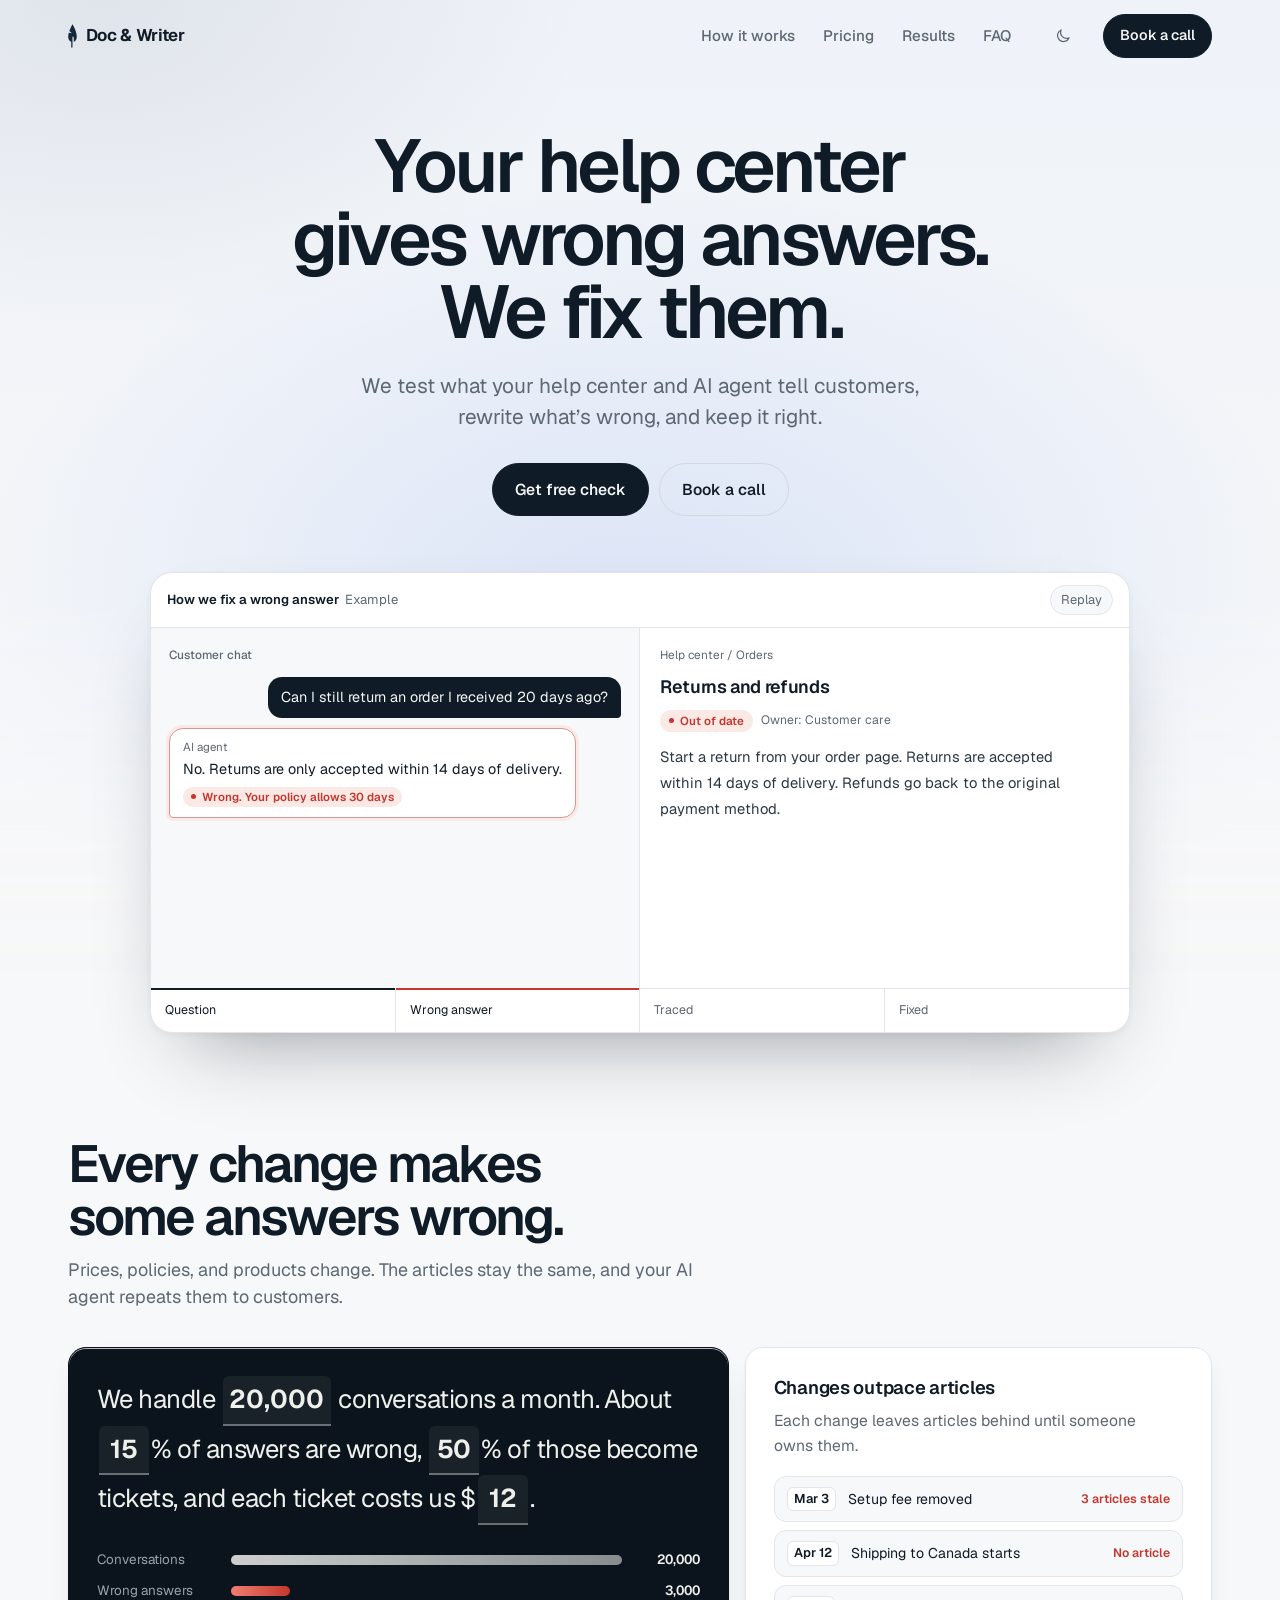
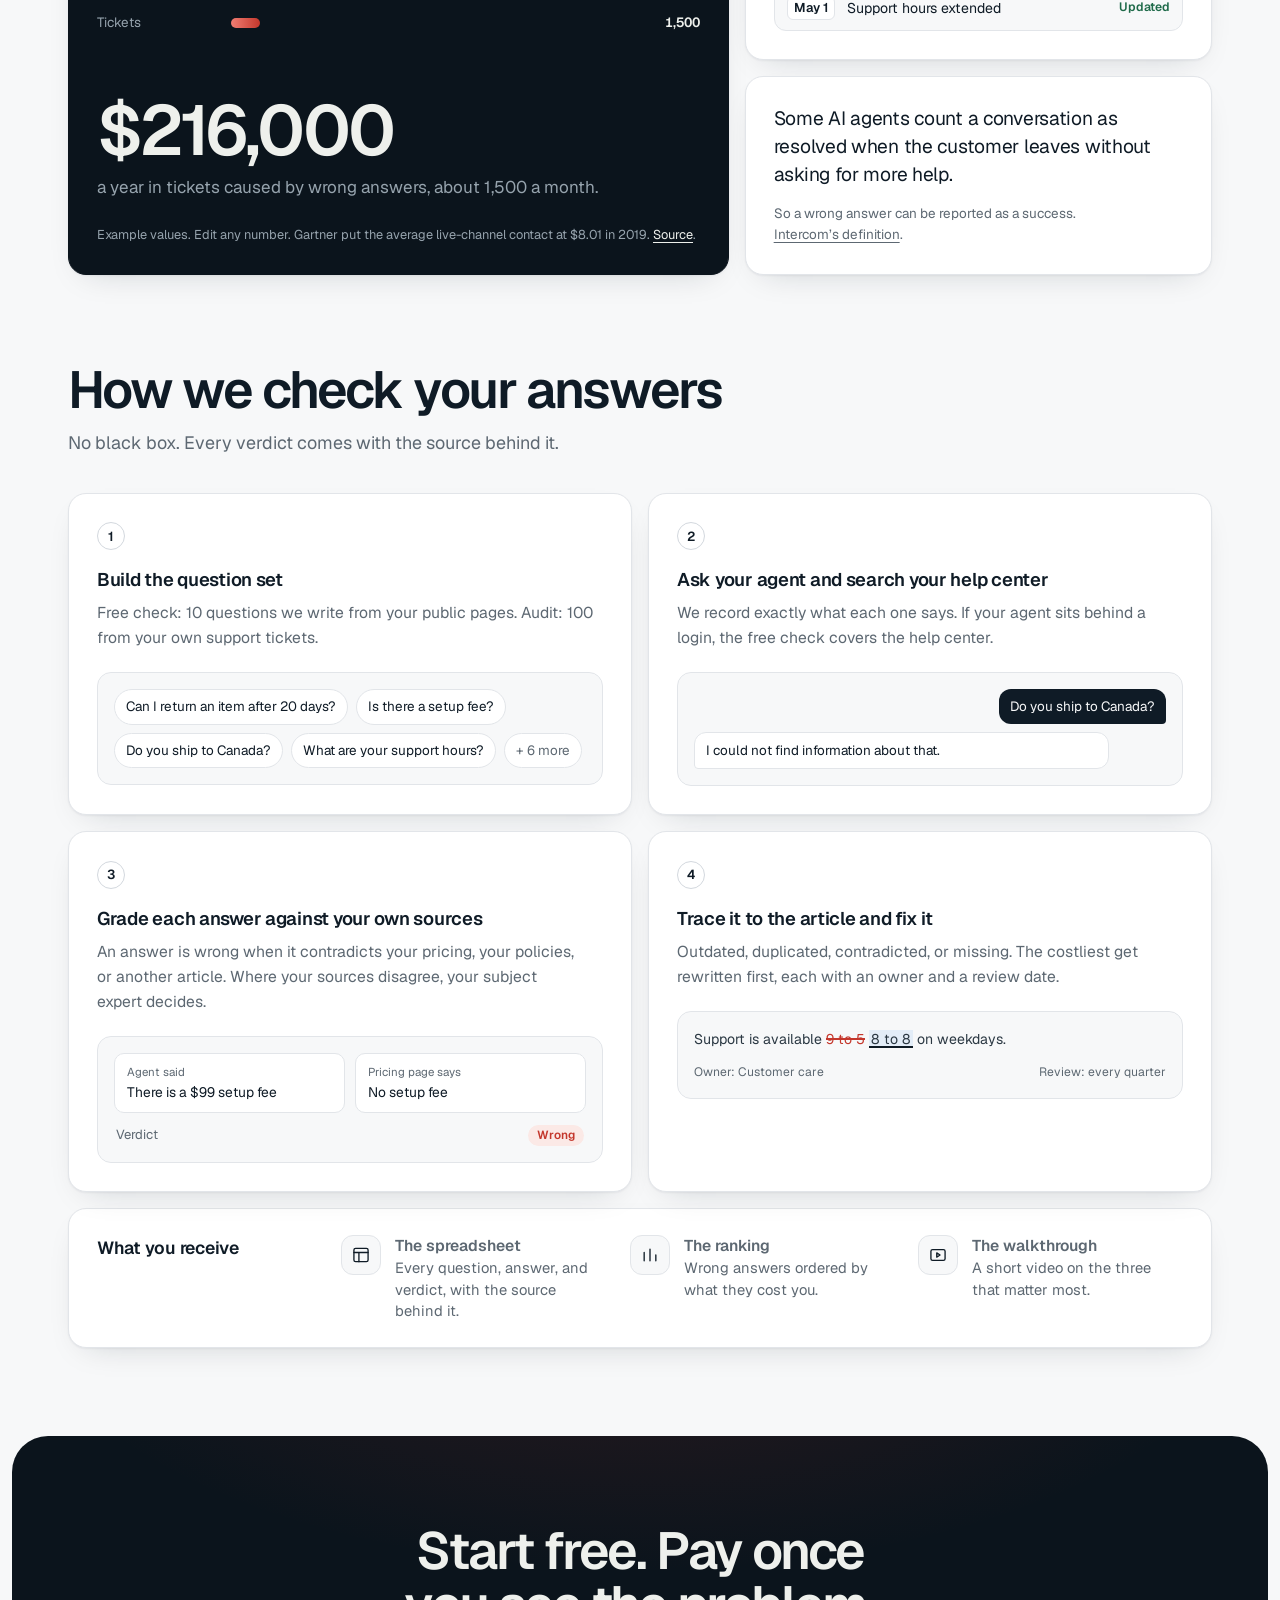
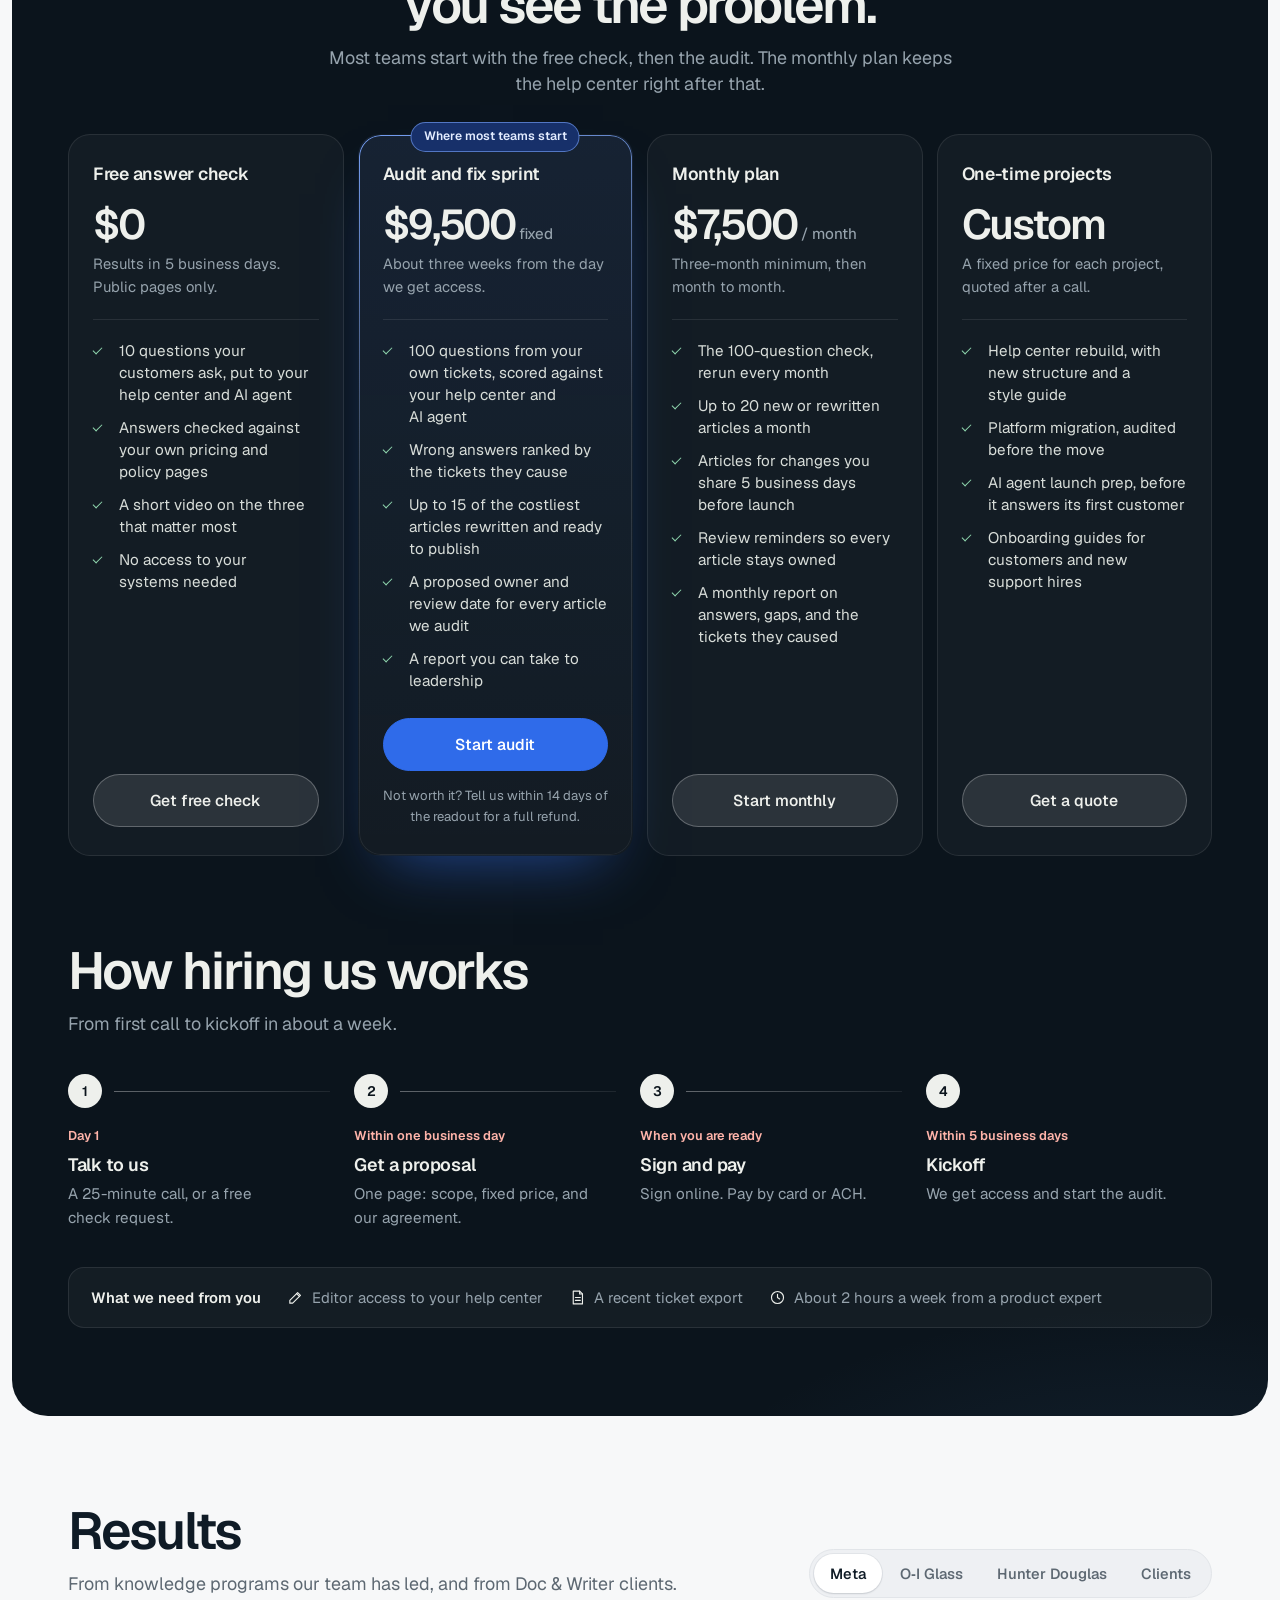
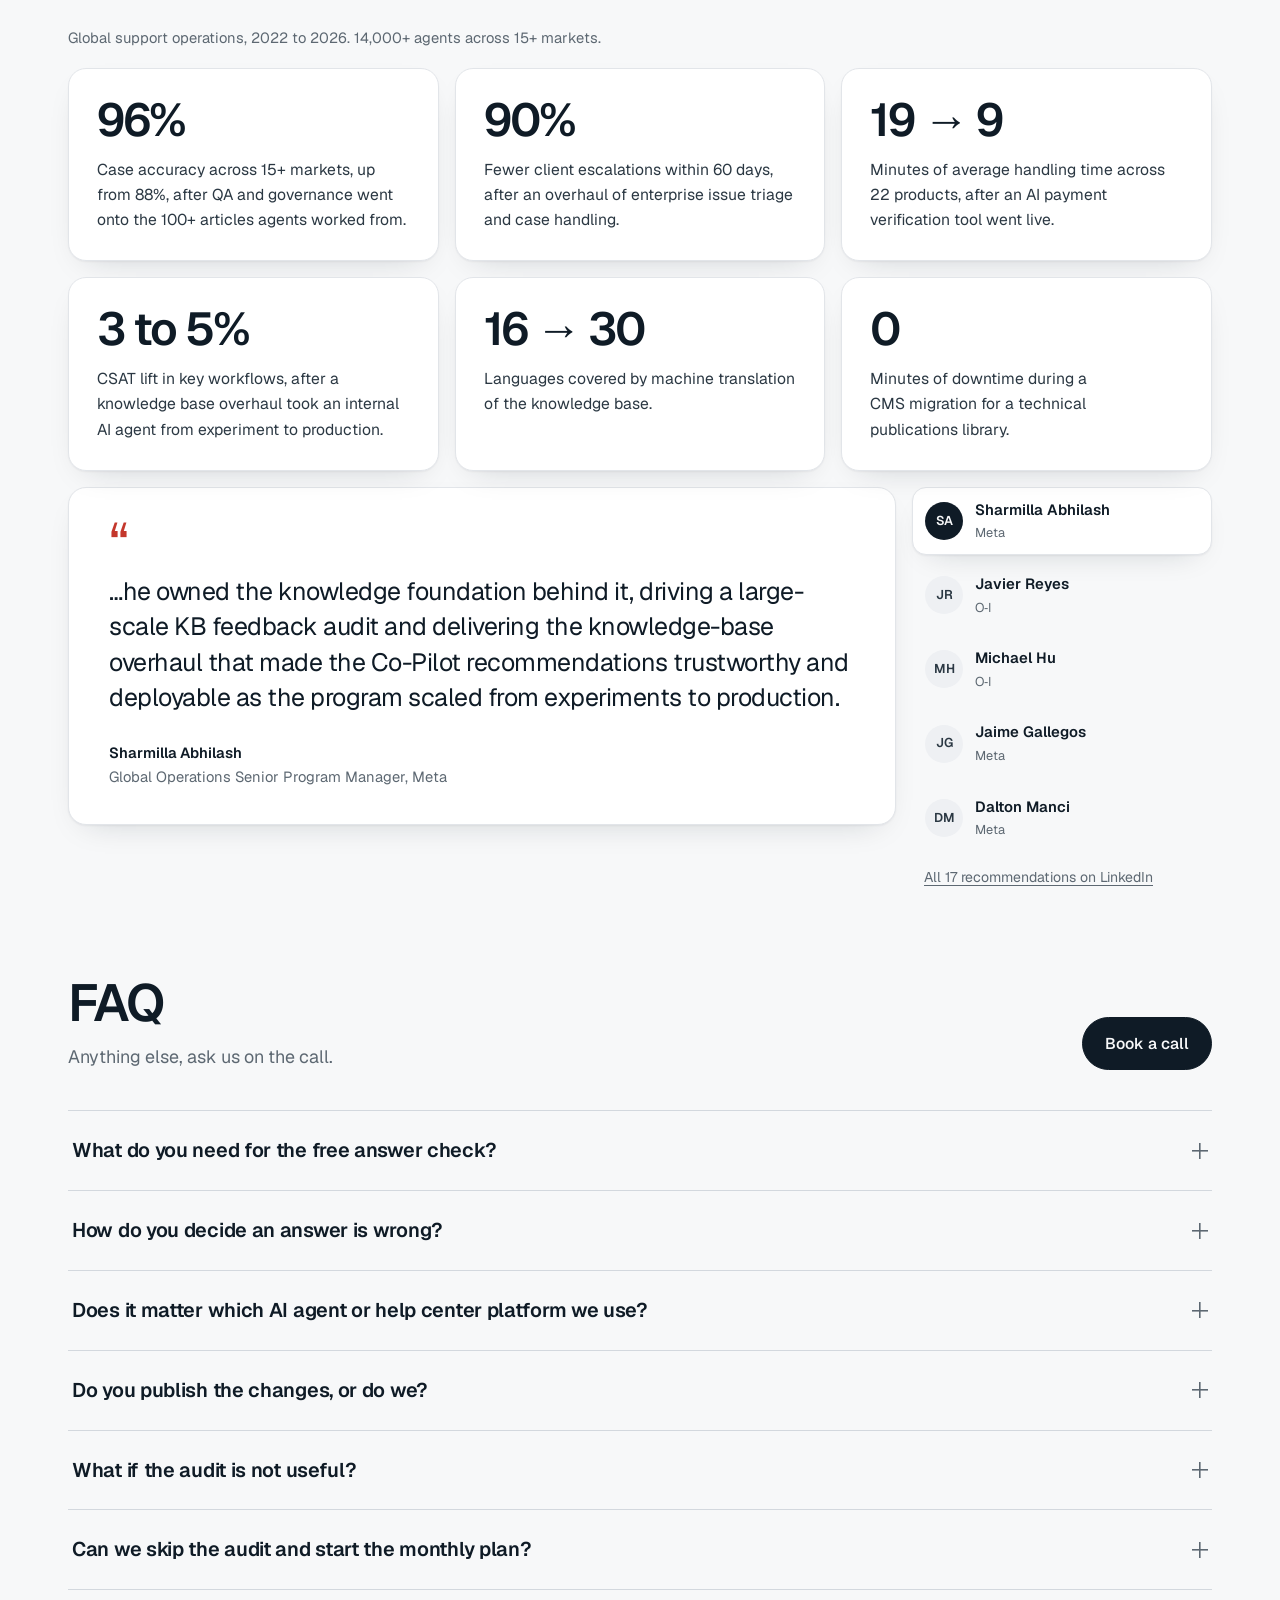
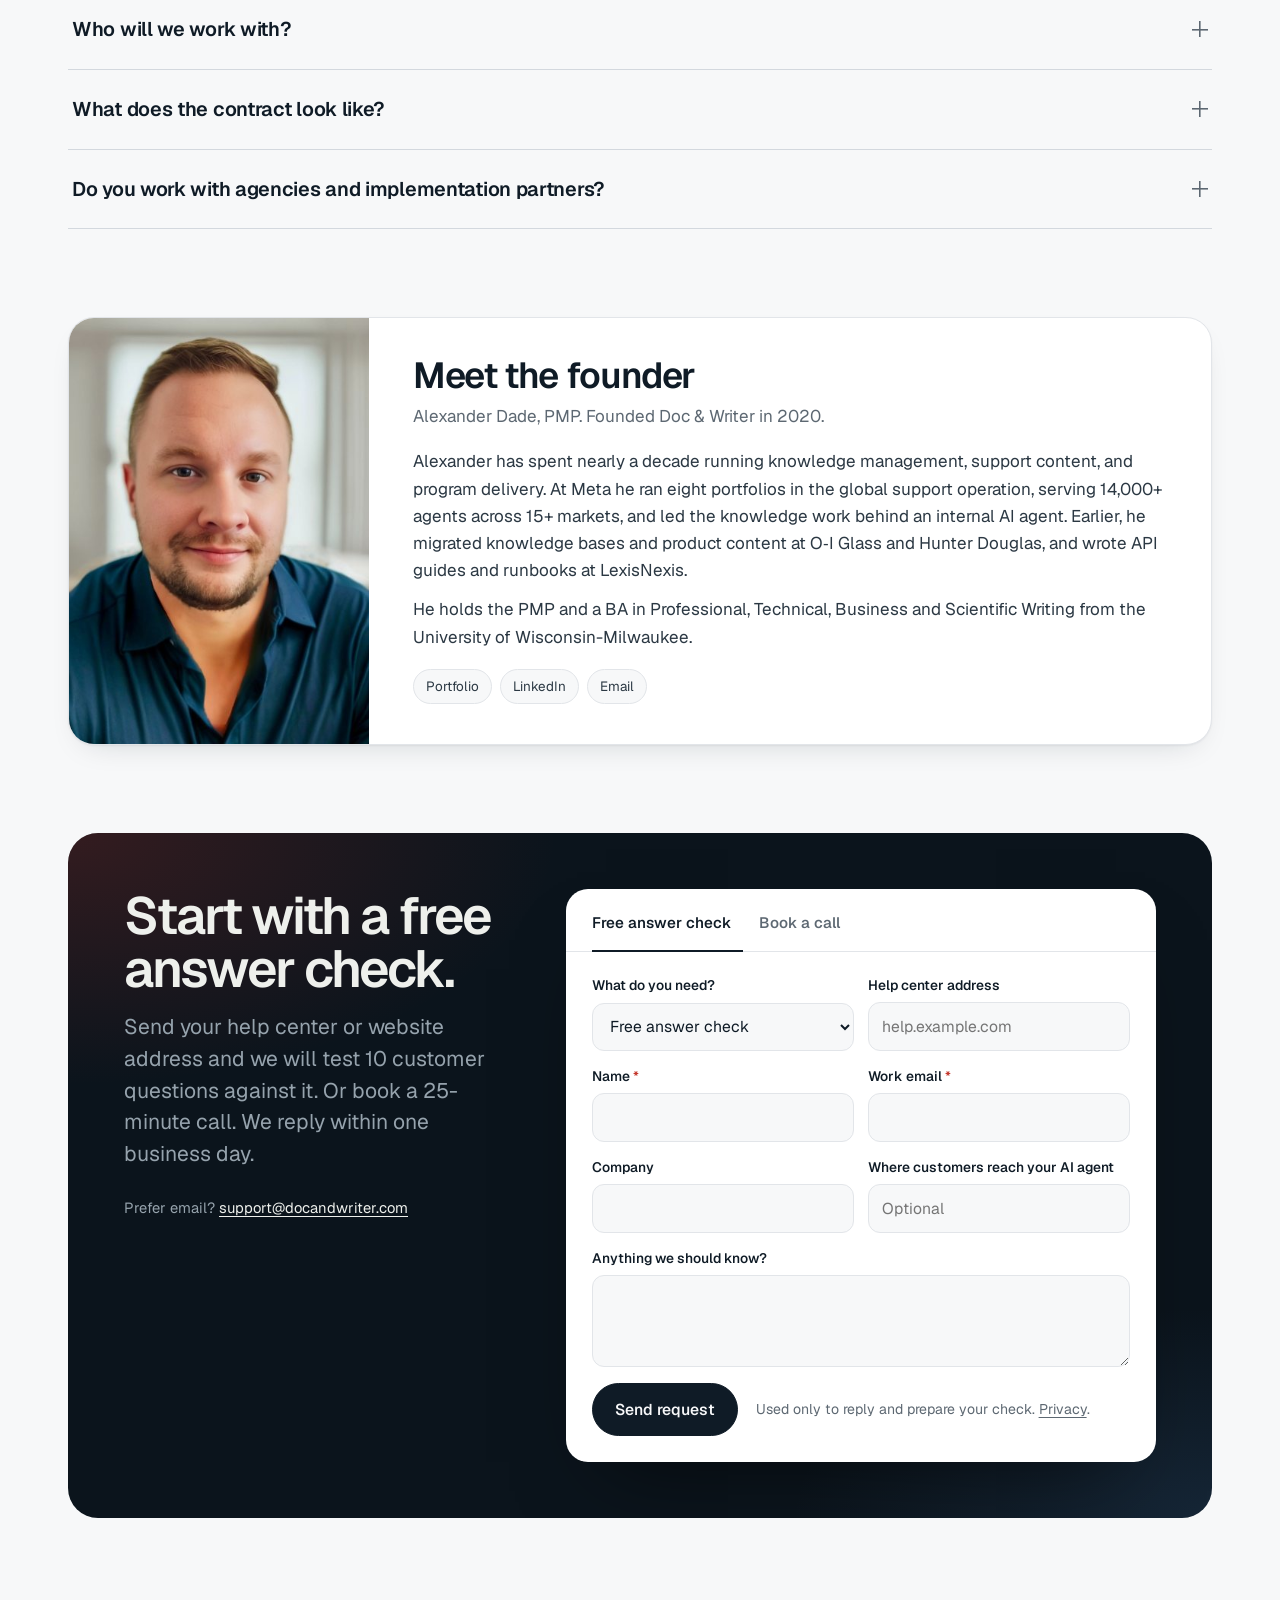
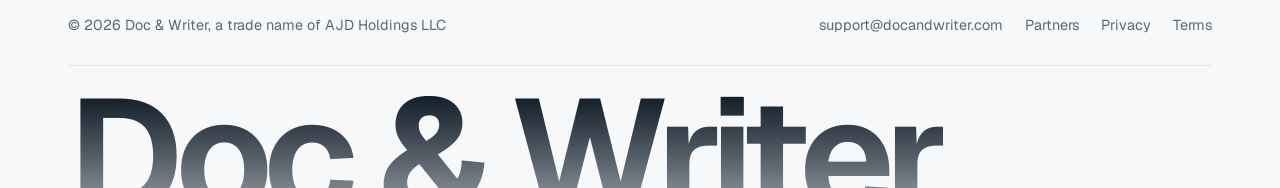
==== commit 537d27b8: "offer fixes" ====
--- a/index.html
+++ b/index.html
@@ -67,7 +67,7 @@
     {
      "@type": "Offer",
      "name": "Audit and fix sprint",
-     "price": 5000,
+     "price": 9500,
      "priceCurrency": "USD",
      "url": "https://www.docandwriter.com/#pricing"
     },
@@ -119,7 +119,7 @@
    "name": "What do you need for the free answer check?",
    "acceptedAnswer": {
     "@type": "Answer",
-    "text": "Your help center address, and where customers reach your AI agent if it is public. No logins, no data exports, and no access to your systems."
+    "text": "Your help center address, and where customers reach your AI agent if it is public. We write 10 questions from your public pages, put them to your help center and agent, and check the answers against your own pricing and policy pages. No logins, no data exports, and no access to your systems."
    }
   },
   {
@@ -151,7 +151,7 @@
    "name": "What if the audit is not useful?",
    "acceptedAnswer": {
     "@type": "Answer",
-    "text": "Tell us, and we refund the fee."
+    "text": "Tell us within 14 days of the readout and we refund the full fee."
    }
   },
   {
@@ -159,7 +159,7 @@
    "name": "Can we skip the audit and start the monthly plan?",
    "acceptedAnswer": {
     "@type": "Answer",
-    "text": "Yes. Your first month then starts with the audit."
+    "text": "Yes. Your first month is the audit, and the monthly work starts in month two. The three-month minimum still applies."
    }
   },
   {
@@ -203,11 +203,10 @@
 <main id="main">
 <section class="hero">
   <div class="wrap">
-    <h1>Your customers are getting wrong answers. <br class="br">We fix the articles behind them.</h1>
+    <h1>Your help center gives wrong answers. We fix them.</h1>
     <div class="hero-copy">
-      <p class="lede">Doc &amp; Writer is a knowledge team for hire. We check what your help center, FAQ, and AI agent tell customers, rewrite what&rsquo;s wrong, and keep it current as your prices, policies, and products change.</p>
-      <div class="actions"><a class="btn" href="#contact" data-tab-target="tab-check" data-type="Free answer check">Get a free answer check</a><a class="btn btn-ghost" href="#contact" data-tab-target="tab-book">Book a 25-minute call</a></div>
-      <p class="fine">Free check: 25 questions, results in 5 business days, no access to your systems.</p>
+      <p class="lede">We test what your help center and AI agent tell customers, rewrite what&rsquo;s wrong, and keep it right.</p>
+      <div class="actions"><a class="btn" href="#contact" data-tab-target="tab-check" data-type="Free answer check">Get free check</a><a class="btn btn-ghost" href="#contact" data-tab-target="tab-book">Book a call</a></div>
     </div>
     <div class="demo" id="demo" data-nosnippet role="img" aria-label="Example: an AI agent gives a wrong answer about the return window, we trace it to an outdated help article, correct the article, and the agent answers correctly.">
       <div class="demo-top"><span><b>How we fix a wrong answer</b>&nbsp;&nbsp;Example</span><button class="replay" id="d-replay" type="button">Replay</button></div>
@@ -274,8 +273,8 @@
     </div>
     <div class="mtabs" role="group" aria-label="Steps" data-for="how-steps"><button type="button" aria-pressed="true">Questions</button><button type="button" aria-pressed="false">Ask</button><button type="button" aria-pressed="false">Grade</button><button type="button" aria-pressed="false">Fix</button></div>
     <div class="bento" id="how-steps">
-      <div class="tile s6 m-item m-on"><span class="step-n">1</span><h3>Build the question set</h3><p>Free check: 25 questions we write from your pricing, policies, and help center. Audit: 100 from your own support tickets.</p>
-        <div data-nosnippet class="viz chips"><span>Can I return an item after 20 days?</span><span>Is there a setup fee?</span><span>Do you ship to Canada?</span><span>What are your support hours?</span><span class="more">+ 21 more</span></div></div>
+      <div class="tile s6 m-item m-on"><span class="step-n">1</span><h3>Build the question set</h3><p>Free check: 10 questions we write from your public pages. Audit: 100 from your own support tickets.</p>
+        <div data-nosnippet class="viz chips"><span>Can I return an item after 20 days?</span><span>Is there a setup fee?</span><span>Do you ship to Canada?</span><span>What are your support hours?</span><span class="more">+ 6 more</span></div></div>
       <div class="tile s6 m-item"><span class="step-n">2</span><h3>Ask your agent and search your help center</h3><p>We record exactly what each one says. If your agent sits behind a login, the free check covers the help center.</p>
         <div data-nosnippet class="viz mini-chat"><span class="u">Do you ship to Canada?</span><span class="b">I could not find information about that.</span></div></div>
       <div class="tile s6 m-item"><span class="step-n">3</span><h3>Grade each answer against your own sources</h3><p>An answer is wrong when it contradicts your pricing, your policies, or another article. Where your sources disagree, your subject expert decides.</p>
@@ -306,10 +305,10 @@
         <div class="plan m-item">
           <h3>Free answer check</h3>
           <p class="price">$0</p>
-          <p class="term">Results in 5 business days. No access to your systems.</p>
+          <p class="term">Results in 5 business days. Public pages only.</p>
           <ul>
-            <li>25 questions tested against your help center and AI agent</li>
-            <li>Each wrong answer traced to the article behind it</li>
+            <li>10 questions your customers ask, put to your help center and AI agent</li>
+            <li>Answers checked against your own pricing and policy pages</li>
             <li>A short video on the three that matter most</li>
             <li>No access to your systems needed</li>
           </ul>
@@ -318,26 +317,26 @@
         <div class="plan pick m-item m-on">
           <span class="flag">Where most teams start</span>
           <h3>Audit and fix sprint</h3>
-          <p class="price">$5,000<small>fixed</small></p>
-          <p class="term">About three weeks. Credited to month one if you continue.</p>
+          <p class="price">$9,500<small>fixed</small></p>
+          <p class="term">About three weeks from the day we get access.</p>
           <ul>
             <li>100 questions from your own tickets, scored against your help center and AI agent</li>
             <li>Wrong answers ranked by the tickets they cause</li>
             <li>Up to 15 of the costliest articles rewritten and ready to publish</li>
-            <li>An owner and a review date for every article</li>
+            <li>A proposed owner and review date for every article we audit</li>
             <li>A report you can take to leadership</li>
           </ul>
           <a class="btn btn-light" href="#contact" data-tab-target="tab-check" data-type="Audit and fix sprint">Start audit</a>
-          <p class="note">If the audit is not worth the fee, we refund it.</p>
+          <p class="note">Not worth it? Tell us within 14 days of the readout for a full refund.</p>
         </div>
         <div class="plan m-item">
           <h3>Monthly plan</h3>
           <p class="price">$7,500<small>/ month</small></p>
-          <p class="term">Starting price. Three-month minimum, then month to month.</p>
+          <p class="term">Three-month minimum, then month to month.</p>
           <ul>
             <li>The 100-question check, rerun every month</li>
-            <li>Fixes for every new wrong answer</li>
-            <li>Articles for every change, written before it goes live</li>
+            <li>Up to 20 new or rewritten articles a month</li>
+            <li>Articles for changes you share 5 business days before launch</li>
             <li>Review reminders so every article stays owned</li>
             <li>A monthly report on answers, gaps, and the tickets they caused</li>
           </ul>
@@ -363,7 +362,7 @@
         </div>
         <ol class="track">
           <li><div class="node"><span class="dot">1</span><span class="line"></span></div><span class="when">Day 1</span><h3>Talk to us</h3><p>A 25-minute call, or a free check request.</p></li>
-          <li><div class="node"><span class="dot">2</span><span class="line"></span></div><span class="when">Same day</span><h3>Get a proposal</h3><p>One page: scope, fixed price, and our agreement.</p></li>
+          <li><div class="node"><span class="dot">2</span><span class="line"></span></div><span class="when">Within one business day</span><h3>Get a proposal</h3><p>One page: scope, fixed price, and our agreement.</p></li>
           <li><div class="node"><span class="dot">3</span><span class="line"></span></div><span class="when">When you are ready</span><h3>Sign and pay</h3><p>Sign online. Pay by card or ACH.</p></li>
           <li><div class="node"><span class="dot">4</span><span class="line"></span></div><span class="when">Within 5 business days</span><h3>Kickoff</h3><p>We get access and start the audit.</p></li>
         </ol>
@@ -449,12 +448,12 @@
       <a class="btn" href="#contact" data-tab-target="tab-book">Book a call</a>
     </div>
     <div class="faq">
-        <details><summary>What do you need for the free answer check?</summary><p>Your help center address, and where customers reach your AI agent if it is public. No logins, no data exports, and no access to your systems.</p></details>
+        <details><summary>What do you need for the free answer check?</summary><p>Your help center address, and where customers reach your AI agent if it is public. We write 10 questions from your public pages, put them to your help center and agent, and check the answers against your own pricing and policy pages. No logins, no data exports, and no access to your systems.</p></details>
         <details><summary>How do you decide an answer is wrong?</summary><p>We grade each answer against your own published sources: your pricing, your policy pages, and the rest of your help center. When your sources disagree with each other, we flag it and your subject expert makes the call.</p></details>
         <details><summary>Does it matter which AI agent or help center platform we use?</summary><p>No. We test the agent the way your customers use it and fix the content it reads from. Our team has worked in Salesforce Knowledge, Confluence, SharePoint, Adobe Experience Manager Guides, Heretto, and Git with Markdown.</p></details>
         <details><summary>Do you publish the changes, or do we?</summary><p>Either. With editor access we publish directly, or we hand you changes ready to paste. Nothing goes live without your approval.</p></details>
-        <details><summary>What if the audit is not useful?</summary><p>Tell us, and we refund the fee.</p></details>
-        <details><summary>Can we skip the audit and start the monthly plan?</summary><p>Yes. Your first month then starts with the audit.</p></details>
+        <details><summary>What if the audit is not useful?</summary><p>Tell us within 14 days of the readout and we refund the full fee.</p></details>
+        <details><summary>Can we skip the audit and start the monthly plan?</summary><p>Yes. Your first month is the audit, and the monthly work starts in month two. The three-month minimum still applies.</p></details>
         <details><summary>Who will we work with?</summary><p>One senior knowledge lead runs your account from the first call through every monthly review, and all work is reviewed before it reaches you.</p></details>
         <details><summary>What does the contract look like?</summary><p>A short services agreement and a one-page scope. We sign your NDA or provide ours. The monthly plan has a three-month minimum, then runs month to month.</p></details>
         <details><summary>Do you work with agencies and implementation partners?</summary><p>Yes, as a subcontractor or through referrals. See <a href="/partners">our partner page</a>.</p></details>
@@ -482,7 +481,7 @@
     <div class="cta">
       <div>
         <h2>Start with a free answer check.</h2>
-        <p class="lede">Send your help center or website address and we will test 25 questions against it. Or book a 25-minute call. We reply within one business day.</p>
+        <p class="lede">Send your help center or website address and we will test 10 customer questions against it. Or book a 25-minute call. We reply within one business day.</p>
         <p class="contact-alt">Prefer email? <a href="mailto:support@docandwriter.com">support@docandwriter.com</a></p>
       </div>
       <div class="panel">
--- a/assets/site.css
+++ b/assets/site.css
@@ -113,15 +113,17 @@
 /* Background: no pattern. One soft field of brand blue behind the demo, a cooler one top left, both fading out before the next section. */
 body::before { content: ""; position: absolute; top: 0; left: 0; right: 0; height: 1000px; pointer-events: none; z-index: -1;
   background:
-    radial-gradient(900px 620px at 82% 34%, rgba(47,107,234,.13), transparent 68%),
+    radial-gradient(1000px 640px at 50% 62%, rgba(47,107,234,.13), transparent 68%),
     radial-gradient(700px 480px at 8% 0%, rgba(22,40,60,.07), transparent 70%),
     linear-gradient(180deg, color-mix(in srgb, #2f6bea 4%, var(--paper)) 0%, var(--paper) 100%);
   -webkit-mask-image: linear-gradient(to bottom, #000 0%, #000 60%, transparent 100%); mask-image: linear-gradient(to bottom, #000 0%, #000 60%, transparent 100%); }
-.hero .wrap { display: grid; grid-template-columns: minmax(0, 1fr) minmax(0, 1.04fr); grid-template-areas: "h1 demo" "copy demo"; gap: 26px 56px; align-items: start; }
-.hero .wrap > .demo { grid-area: demo; align-self: center; }
-.hero .wrap > .hero-copy { grid-area: copy; }
-.hero .wrap > h1 { grid-area: h1; align-self: end; margin: 0; font-size: clamp(2.5rem, 1.2rem + 3vw, 3.85rem); }
-.hero .hero-copy { padding-top: 0; }
+/* Centered stack: one line of promise, one line of how, two buttons, then the demo. */
+.hero .wrap { display: flex; flex-direction: column; align-items: center; text-align: center; }
+.hero .wrap > .demo { width: 100%; max-width: 980px; margin-top: 56px; text-align: left; }
+.hero .hero-copy { display: flex; flex-direction: column; align-items: center; }
+.hero .actions { justify-content: center; }
+.hero .wrap > h1 { margin: 0 0 22px; max-width: 15ch; font-size: clamp(2.7rem, 1.3rem + 4.2vw, 5rem); }
+.hero .lede { max-width: 40ch; font-size: clamp(1.1rem, 1rem + .4vw, 1.3rem); }
 .hero-copy { position: relative; }
 .hero h1 { margin-bottom: 22px; }
 .hero h1 .mark { position: relative; white-space: nowrap; }
@@ -430,11 +432,8 @@
 @media (max-width: 1080px) {
   .nav, .mast .bar > .btn-sm { display: none; }
   .menu { display: block; }
-  .hero .wrap { grid-template-columns: minmax(0, 1fr); grid-template-areas: "h1" "copy" "demo"; gap: 24px; }
-  .hero .wrap > h1 { font-size: clamp(2.3rem, 1.4rem + 4vw, 3.6rem); }
-  .hero .demo { margin-top: 16px; }
+  .hero .wrap > .demo { margin-top: 40px; }
   .br { display: none; }
-  .hero .lede { max-width: 52ch; }
   .s7, .s5, .s6, .s4, .s8 { grid-column: span 12; }
   .r2 { grid-row: auto; }
   .plans { grid-template-columns: repeat(2, minmax(0, 1fr)); }
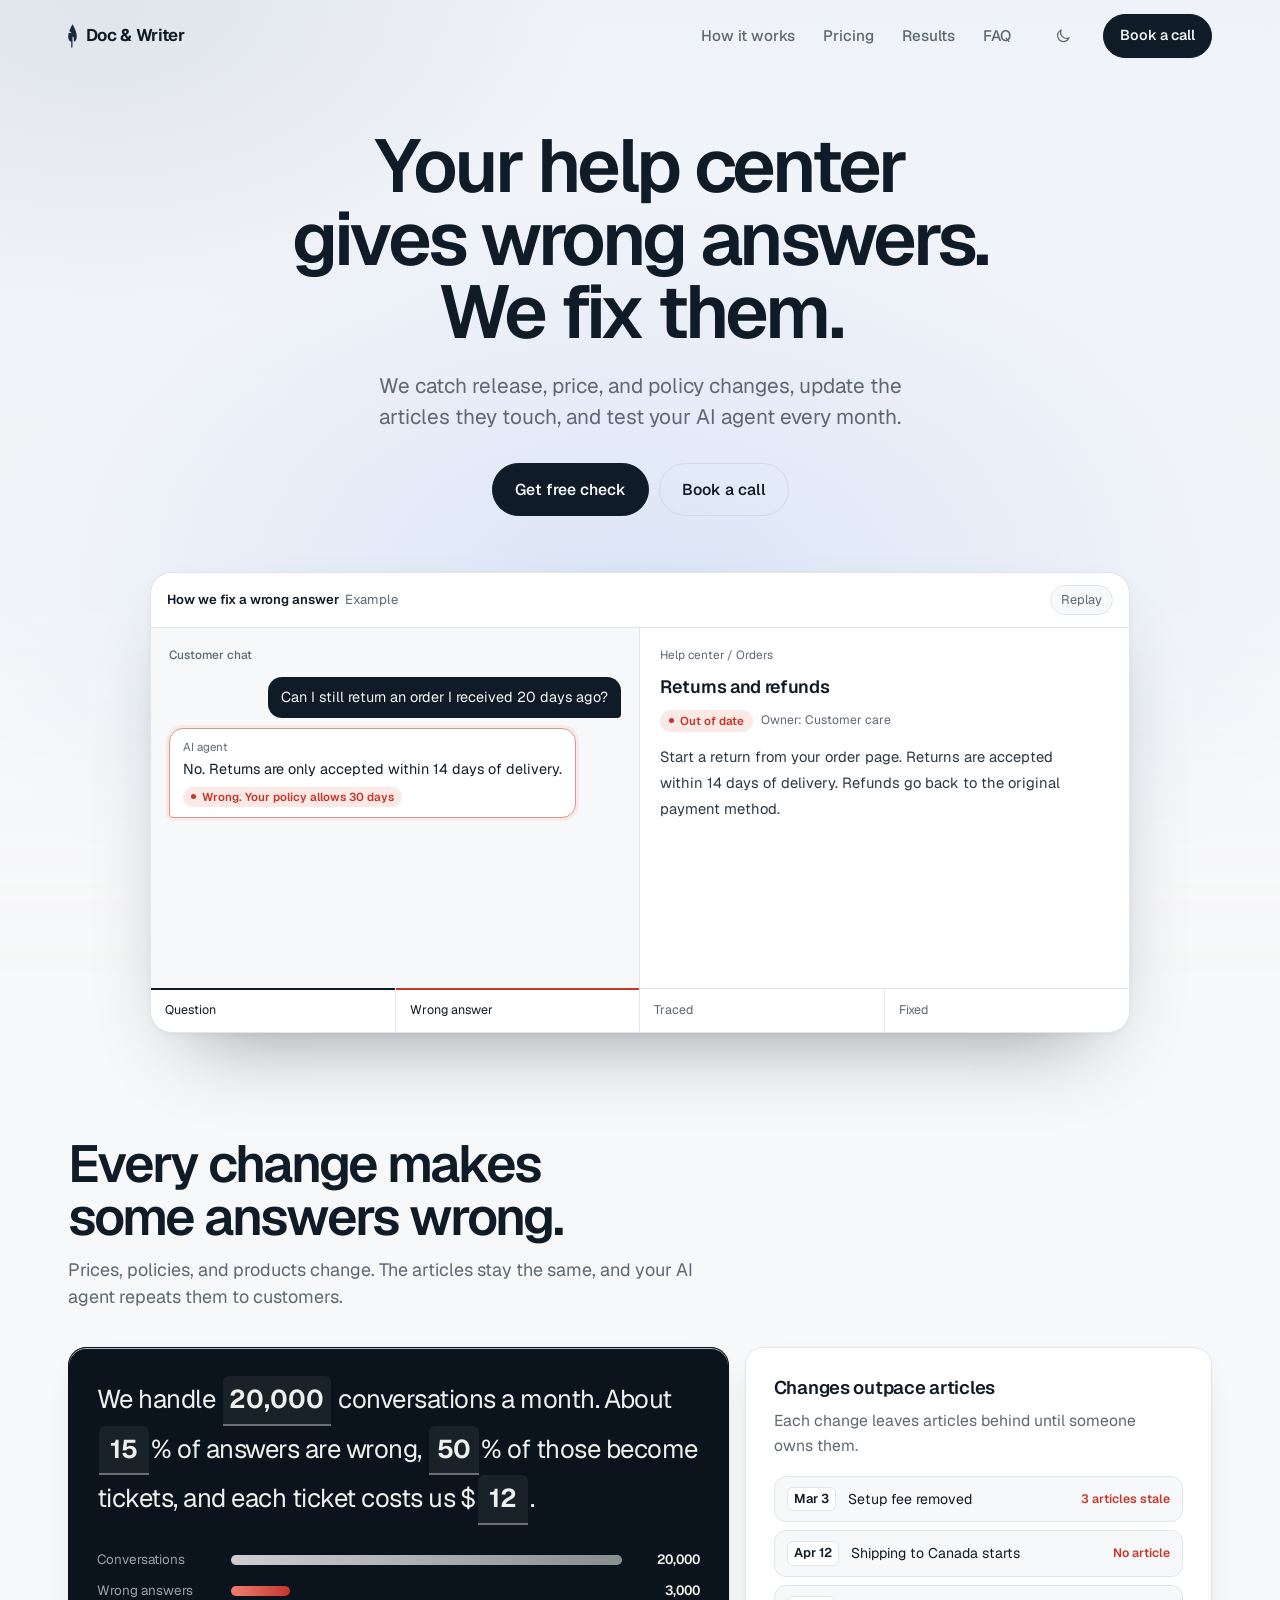
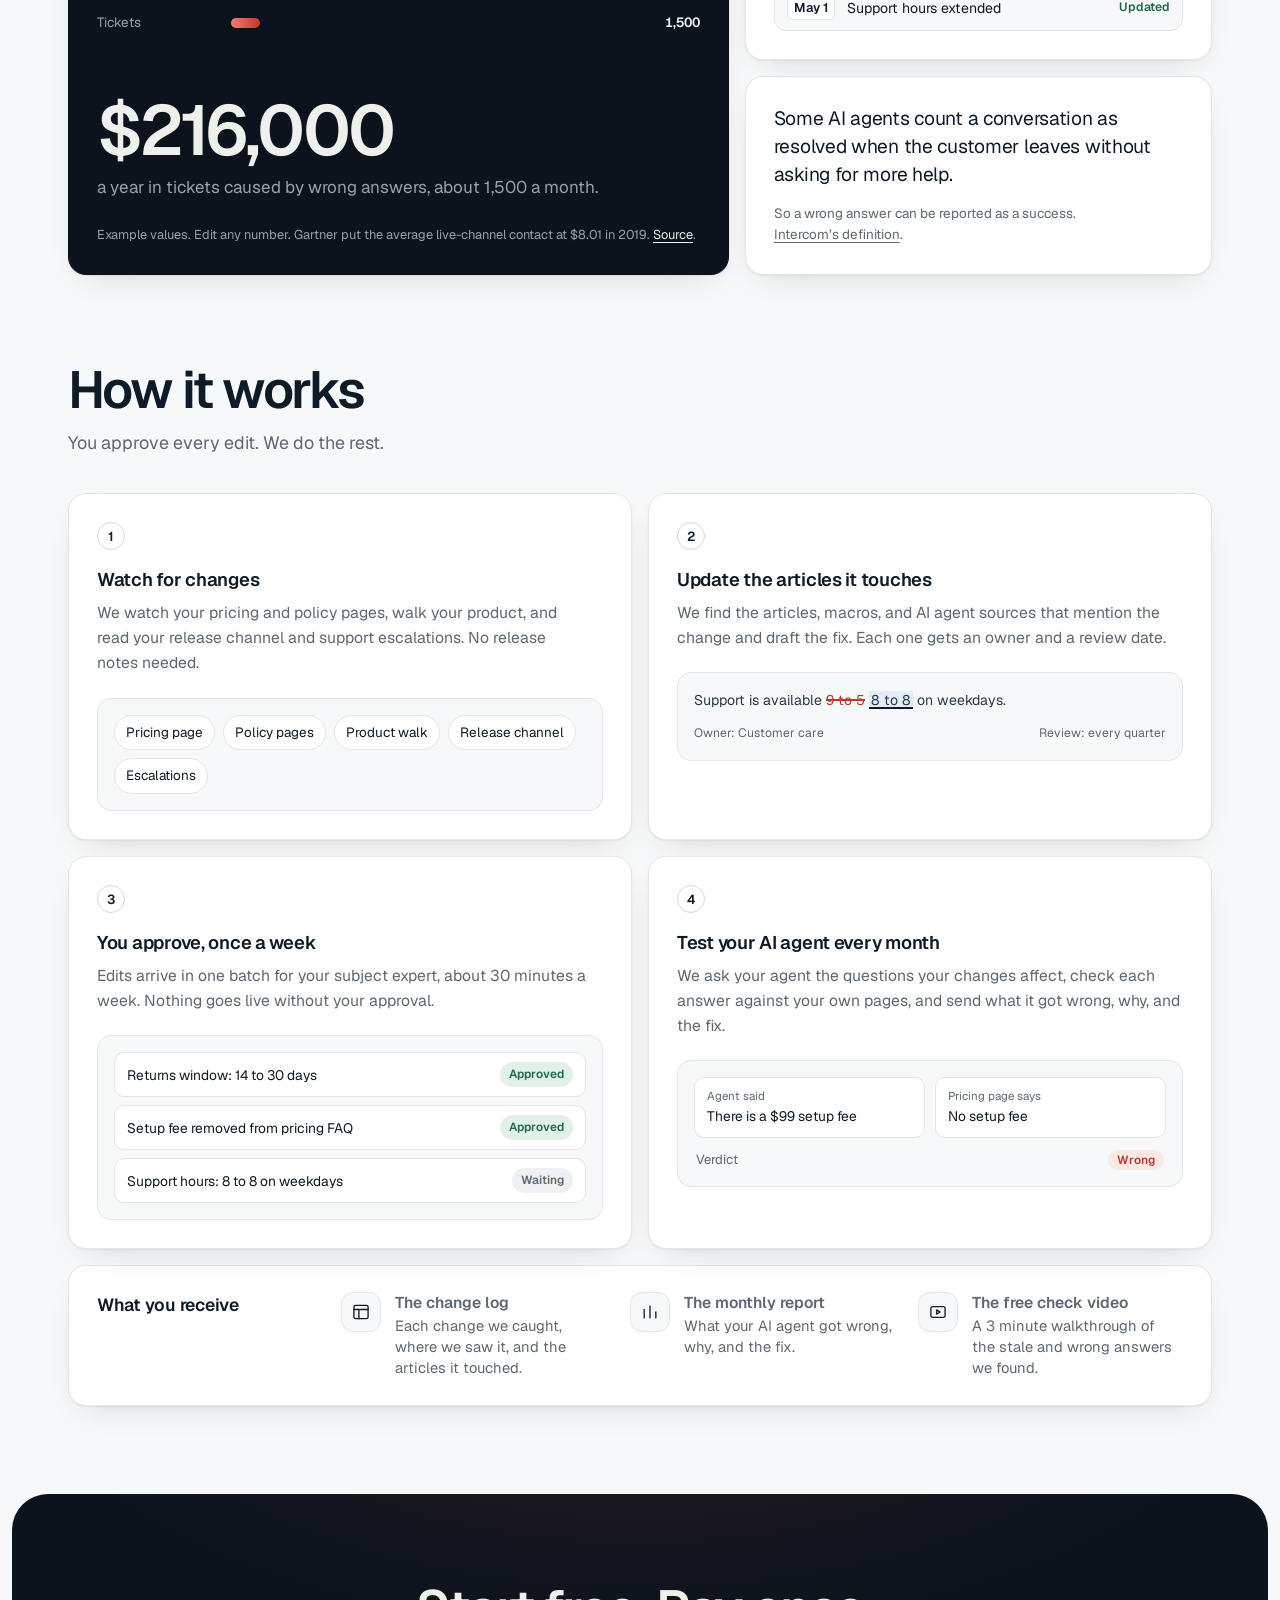
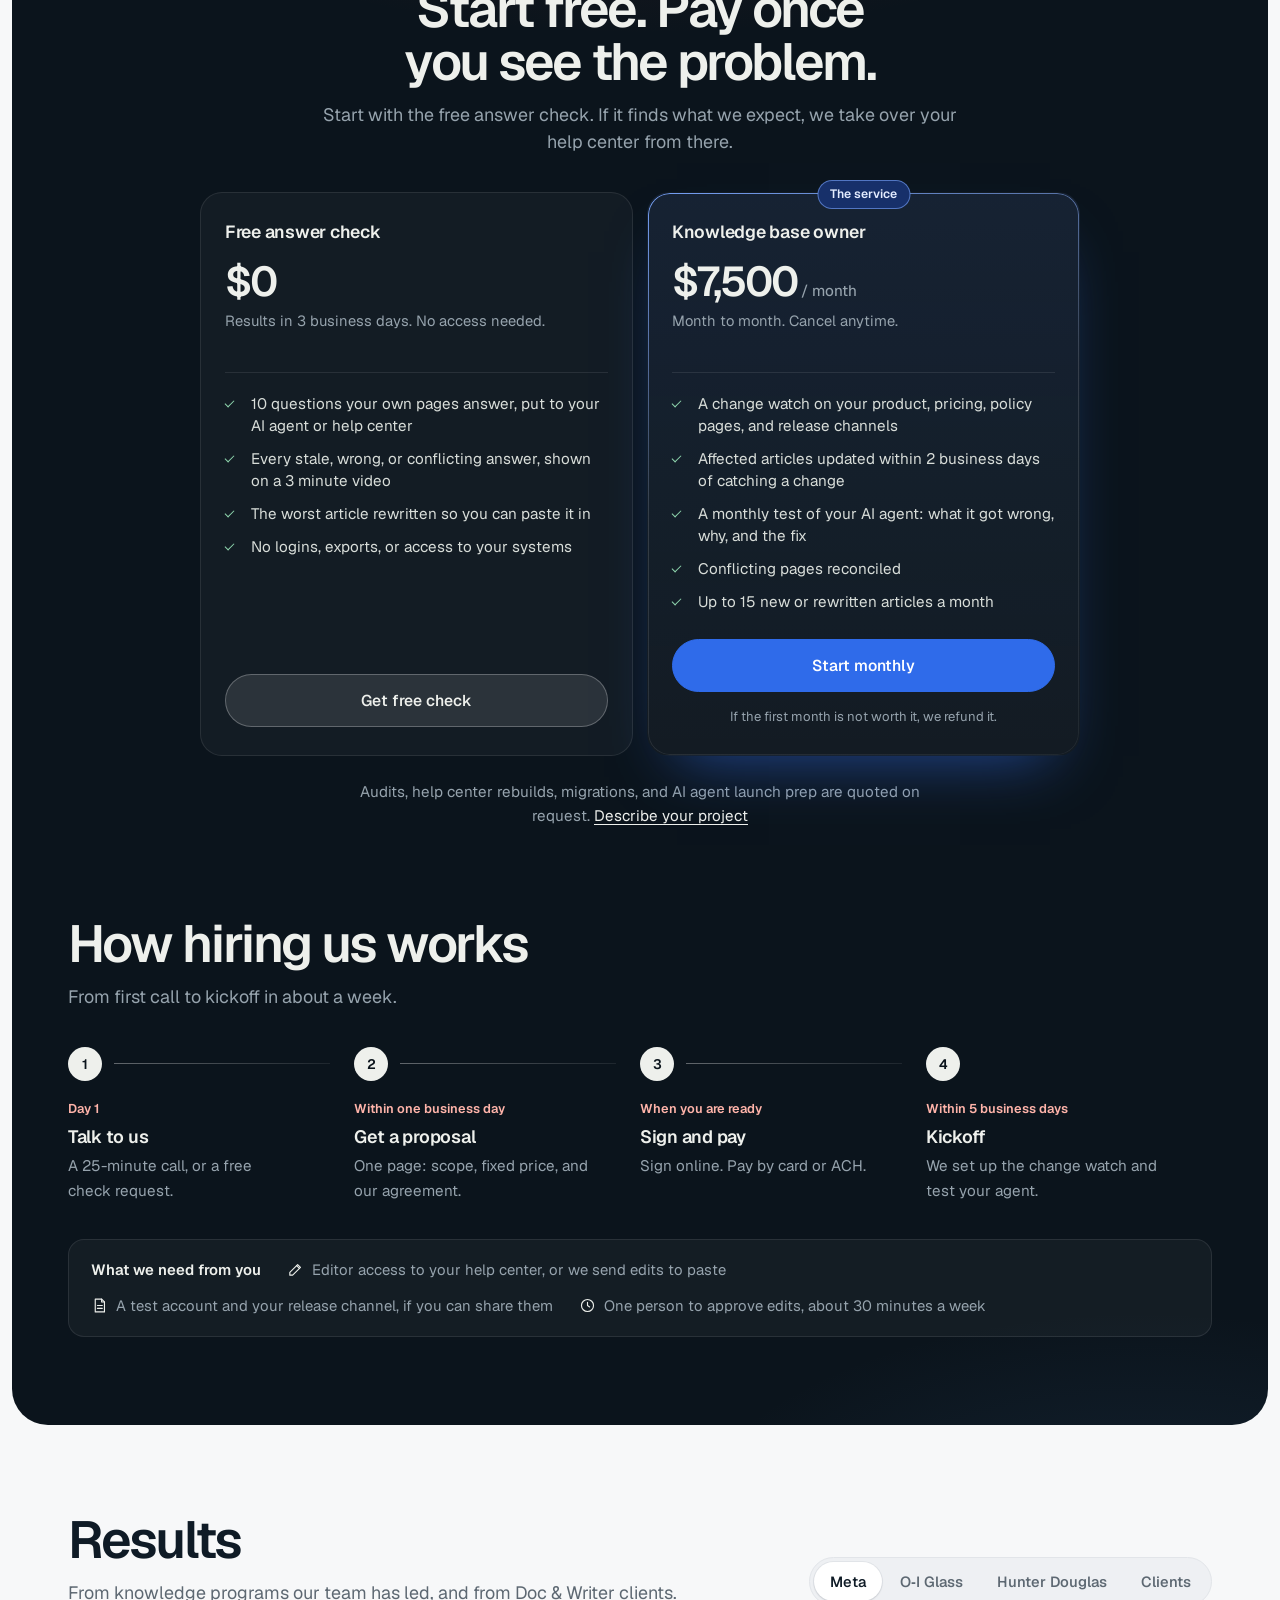
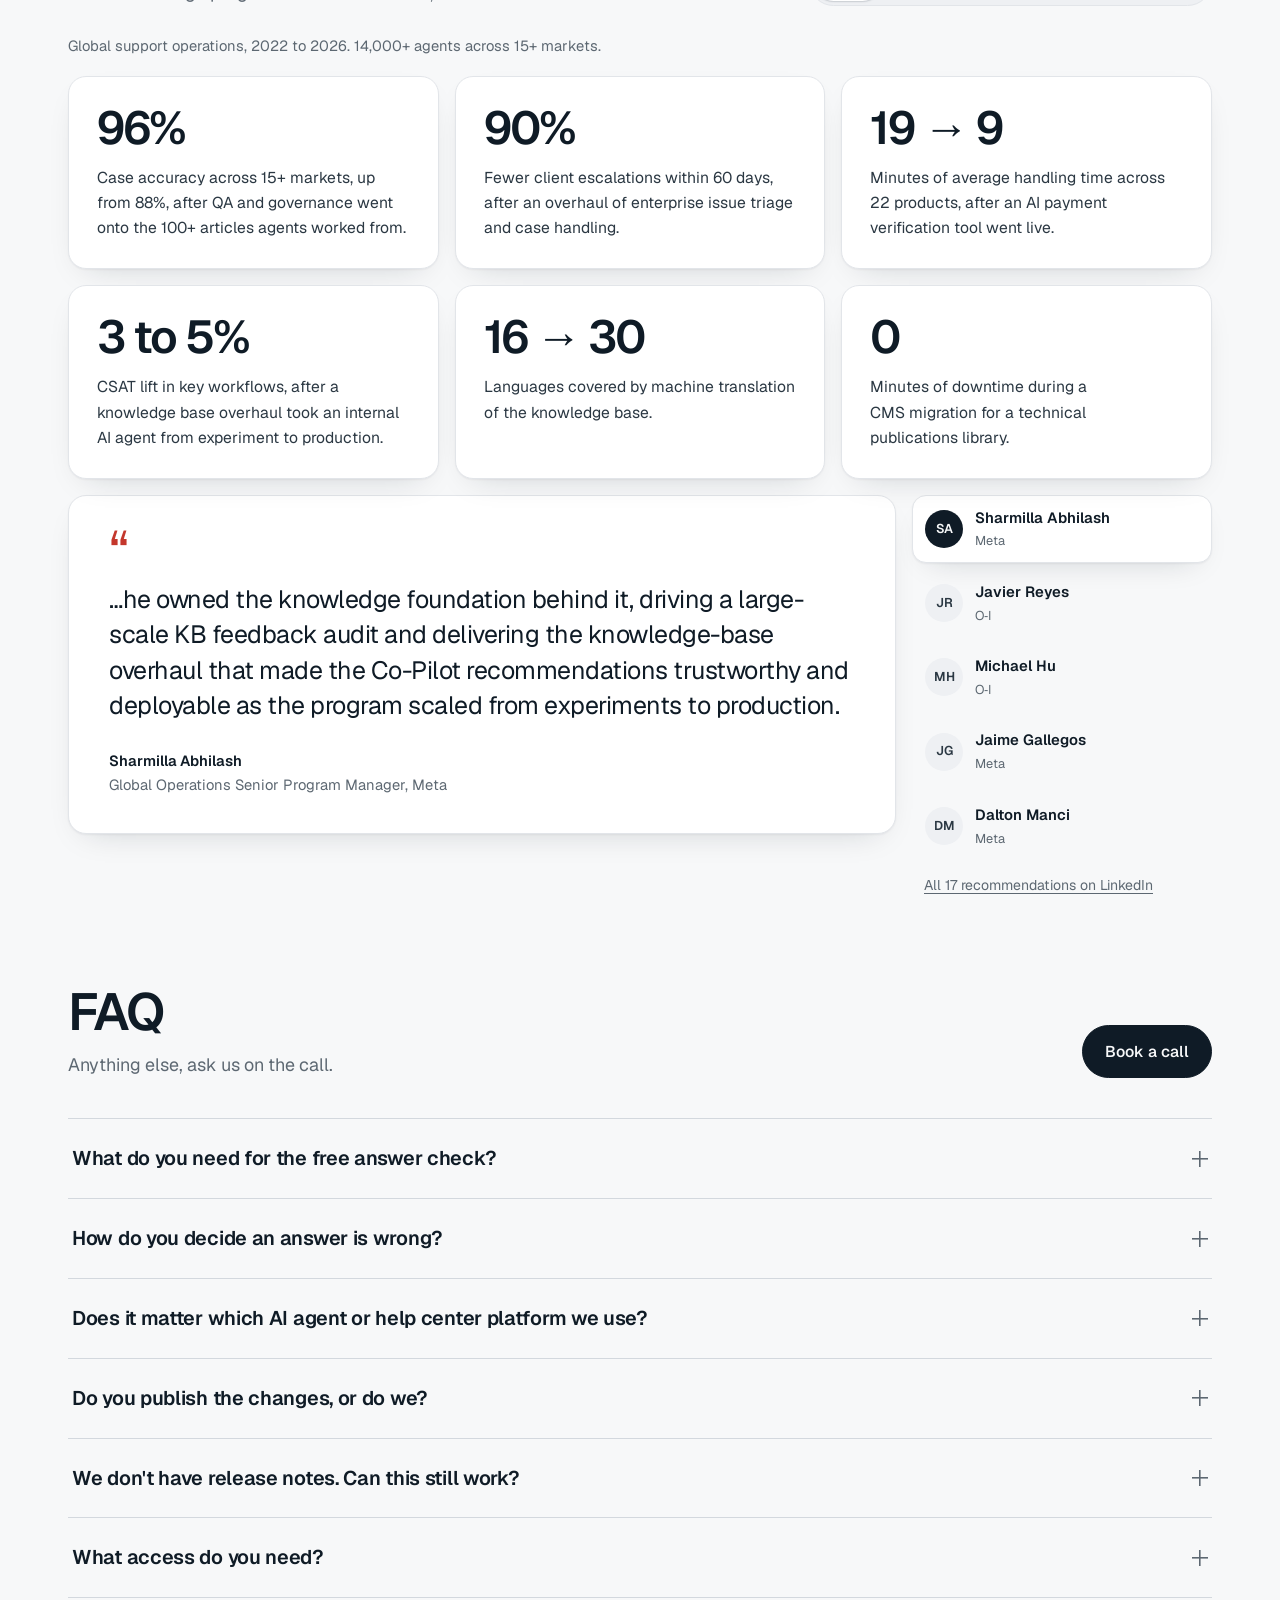
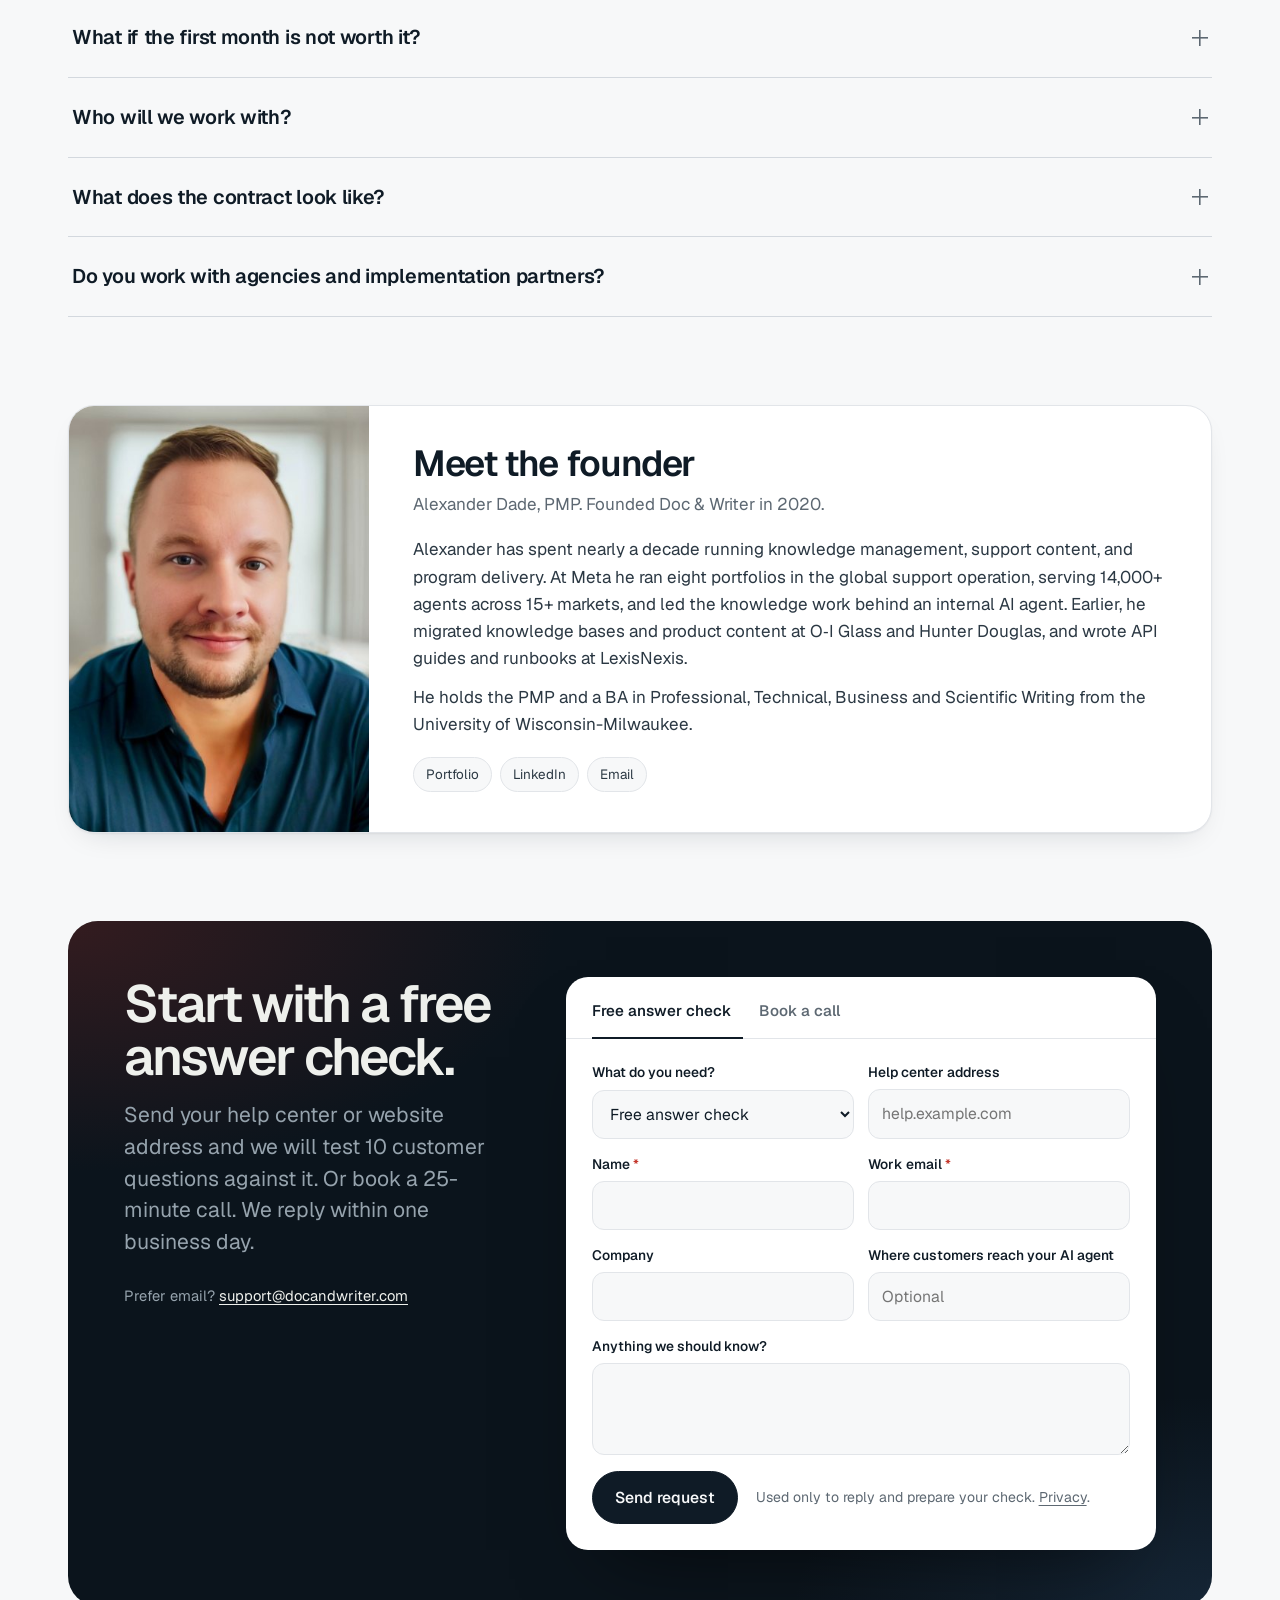
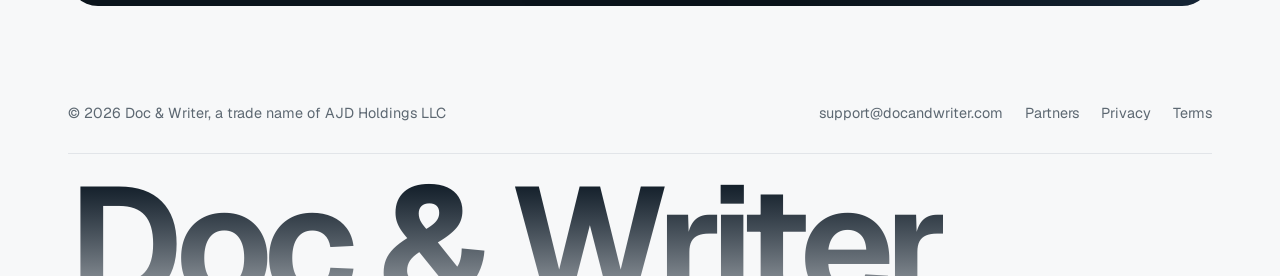
==== commit 8a6511ed: "new offers" ====
--- a/index.html
+++ b/index.html
@@ -3,13 +3,13 @@
 <head>
 <meta charset="utf-8">
 <meta name="viewport" content="width=device-width, initial-scale=1">
-<title>Doc &amp; Writer | Fix the wrong answers your customers get</title>
-<meta name="description" content="Doc &amp; Writer is a knowledge team for hire. We find the wrong answers your help center, FAQ, and AI agent give customers, fix the articles behind them, and keep them current. Free answer check.">
+<title>Doc &amp; Writer | Keep your help center and AI agent current</title>
+<meta name="description" content="Doc &amp; Writer keeps your help center and AI agent current. We catch release, price, and policy changes, update the articles they touch, and test your agent every month. Free answer check.">
 <link rel="canonical" href="https://www.docandwriter.com/">
 <meta property="og:type" content="website">
 <meta property="og:site_name" content="Doc &amp; Writer">
-<meta property="og:title" content="Doc &amp; Writer | Fix the wrong answers your customers get">
-<meta property="og:description" content="Doc &amp; Writer is a knowledge team for hire. We find the wrong answers your help center, FAQ, and AI agent give customers, fix the articles behind them, and keep them current. Free answer check.">
+<meta property="og:title" content="Doc &amp; Writer | Keep your help center and AI agent current">
+<meta property="og:description" content="Doc &amp; Writer keeps your help center and AI agent current. We catch release, price, and policy changes, update the articles they touch, and test your agent every month. Free answer check.">
 <meta property="og:url" content="https://www.docandwriter.com/">
 <meta property="og:image" content="https://www.docandwriter.com/assets/img/og-image.png">
 <meta name="twitter:card" content="summary_large_image">
@@ -33,7 +33,7 @@
    "image": "https://www.docandwriter.com/assets/img/og-image.png",
    "email": "support@docandwriter.com",
    "foundingDate": "2020",
-   "description": "Doc & Writer finds the help center articles giving customers wrong answers, fixes them, and keeps them current as prices, policies, and products change, for any business whose customers get answers from a help center, FAQ, or AI agent.",
+   "description": "Doc & Writer keeps help centers and AI support agents current: we catch release, price, and policy changes, update the articles they touch, and test the AI agent every month.",
    "areaServed": {
     "@type": "Country",
     "name": "United States"
@@ -66,14 +66,7 @@
     },
     {
      "@type": "Offer",
-     "name": "Audit and fix sprint",
-     "price": 9500,
-     "priceCurrency": "USD",
-     "url": "https://www.docandwriter.com/#pricing"
-    },
-    {
-     "@type": "Offer",
-     "name": "Monthly plan",
+     "name": "Knowledge base owner, monthly",
      "url": "https://www.docandwriter.com/#pricing",
      "priceSpecification": {
       "@type": "UnitPriceSpecification",
@@ -148,18 +141,26 @@
   },
   {
    "@type": "Question",
-   "name": "What if the audit is not useful?",
-   "acceptedAnswer": {
-    "@type": "Answer",
-    "text": "Tell us within 14 days of the readout and we refund the full fee."
-   }
-  },
-  {
-   "@type": "Question",
-   "name": "Can we skip the audit and start the monthly plan?",
-   "acceptedAnswer": {
-    "@type": "Answer",
-    "text": "Yes. Your first month is the audit, and the monthly work starts in month two. The three-month minimum still applies."
+   "name": "We don't have release notes. Can this still work?",
+   "acceptedAnswer": {
+    "@type": "Answer",
+    "text": "Yes. We watch your pricing and policy pages, walk your product with a test account, and read your support escalations. If you share a release channel or your tickets, we catch changes before launch."
+   }
+  },
+  {
+   "@type": "Question",
+   "name": "What access do you need?",
+   "acceptedAnswer": {
+    "@type": "Answer",
+    "text": "None to start. With no access we test from the outside and send edits for you to paste. A test account, help center editor access, and a release channel let us catch changes sooner and publish for you."
+   }
+  },
+  {
+   "@type": "Question",
+   "name": "What if the first month is not worth it?",
+   "acceptedAnswer": {
+    "@type": "Answer",
+    "text": "Tell us, and we refund it."
    }
   },
   {
@@ -175,7 +176,7 @@
    "name": "What does the contract look like?",
    "acceptedAnswer": {
     "@type": "Answer",
-    "text": "A short services agreement and a one-page scope. We sign your NDA or provide ours. The monthly plan has a three-month minimum, then runs month to month."
+    "text": "A short services agreement and a one-page scope. We sign your NDA or provide ours. The service runs month to month; cancel with 30 days notice."
    }
   },
   {
@@ -205,7 +206,7 @@
   <div class="wrap">
     <h1>Your help center gives wrong answers. We fix them.</h1>
     <div class="hero-copy">
-      <p class="lede">We test what your help center and AI agent tell customers, rewrite what&rsquo;s wrong, and keep it right.</p>
+      <p class="lede">We catch release, price, and policy changes, update the articles they touch, and test your AI agent every month.</p>
       <div class="actions"><a class="btn" href="#contact" data-tab-target="tab-check" data-type="Free answer check">Get free check</a><a class="btn btn-ghost" href="#contact" data-tab-target="tab-book">Book a call</a></div>
     </div>
     <div class="demo" id="demo" data-nosnippet role="img" aria-label="Example: an AI agent gives a wrong answer about the return window, we trace it to an outdated help article, correct the article, and the agent answers correctly.">
@@ -268,26 +269,26 @@
 <section class="section" id="how" style="padding-top:0">
   <div class="wrap">
     <div class="head">
-      <h2>How we check your answers</h2>
-      <p>No black box. Every verdict comes with the source behind it.</p>
-    </div>
-    <div class="mtabs" role="group" aria-label="Steps" data-for="how-steps"><button type="button" aria-pressed="true">Questions</button><button type="button" aria-pressed="false">Ask</button><button type="button" aria-pressed="false">Grade</button><button type="button" aria-pressed="false">Fix</button></div>
+      <h2>How it works</h2>
+      <p>You approve every edit. We do the rest.</p>
+    </div>
+    <div class="mtabs" role="group" aria-label="Steps" data-for="how-steps"><button type="button" aria-pressed="true">Watch</button><button type="button" aria-pressed="false">Update</button><button type="button" aria-pressed="false">Approve</button><button type="button" aria-pressed="false">Test</button></div>
     <div class="bento" id="how-steps">
-      <div class="tile s6 m-item m-on"><span class="step-n">1</span><h3>Build the question set</h3><p>Free check: 10 questions we write from your public pages. Audit: 100 from your own support tickets.</p>
-        <div data-nosnippet class="viz chips"><span>Can I return an item after 20 days?</span><span>Is there a setup fee?</span><span>Do you ship to Canada?</span><span>What are your support hours?</span><span class="more">+ 6 more</span></div></div>
-      <div class="tile s6 m-item"><span class="step-n">2</span><h3>Ask your agent and search your help center</h3><p>We record exactly what each one says. If your agent sits behind a login, the free check covers the help center.</p>
-        <div data-nosnippet class="viz mini-chat"><span class="u">Do you ship to Canada?</span><span class="b">I could not find information about that.</span></div></div>
-      <div class="tile s6 m-item"><span class="step-n">3</span><h3>Grade each answer against your own sources</h3><p>An answer is wrong when it contradicts your pricing, your policies, or another article. Where your sources disagree, your subject expert decides.</p>
+      <div class="tile s6 m-item m-on"><span class="step-n">1</span><h3>Watch for changes</h3><p>We watch your pricing and policy pages, walk your product, and read your release channel and support escalations. No release notes needed.</p>
+        <div data-nosnippet class="viz chips"><span>Pricing page</span><span>Policy pages</span><span>Product walk</span><span>Release channel</span><span>Escalations</span></div></div>
+      <div class="tile s6 m-item"><span class="step-n">2</span><h3>Update the articles it touches</h3><p>We find the articles, macros, and AI agent sources that mention the change and draft the fix. Each one gets an owner and a review date.</p>
+        <div data-nosnippet class="viz mini-doc">Support is available <del>9 to 5</del> <ins>8 to 8</ins> on weekdays.<div class="who"><span>Owner: Customer care</span><span>Review: every quarter</span></div></div></div>
+      <div class="tile s6 m-item"><span class="step-n">3</span><h3>You approve, once a week</h3><p>Edits arrive in one batch for your subject expert, about 30 minutes a week. Nothing goes live without your approval.</p>
+        <div data-nosnippet class="viz approve"><div>Returns window: 14 to 30 days<em>Approved</em></div><div>Setup fee removed from pricing FAQ<em>Approved</em></div><div>Support hours: 8 to 8 on weekdays<em class="wait">Waiting</em></div></div></div>
+      <div class="tile s6 m-item"><span class="step-n">4</span><h3>Test your AI agent every month</h3><p>We ask your agent the questions your changes affect, check each answer against your own pages, and send what it got wrong, why, and the fix.</p>
         <div data-nosnippet class="viz cmp"><div><small>Agent said</small>There is a $99 setup fee</div><div><small>Pricing page says</small>No setup fee</div><div class="v"><span>Verdict</span><span class="verdict v-wrong">Wrong</span></div></div></div>
-      <div class="tile s6 m-item"><span class="step-n">4</span><h3>Trace it to the article and fix it</h3><p>Outdated, duplicated, contradicted, or missing. The costliest get rewritten first, each with an owner and a review date.</p>
-        <div data-nosnippet class="viz mini-doc">Support is available <del>9 to 5</del> <ins>8 to 8</ins> on weekdays.<div class="who"><span>Owner: Customer care</span><span>Review: every quarter</span></div></div></div>
     </div>
     <div class="receive">
       <h3>What you receive</h3>
       <ul>
-        <li><svg viewBox="0 0 24 24" aria-hidden="true"><rect x="3.5" y="4" width="17" height="16" rx="2"/><path d="M3.5 9h17M9.5 9v11"/></svg><span><b>The spreadsheet</b>Every question, answer, and verdict, with the source behind it.</span></li>
-        <li><svg viewBox="0 0 24 24" aria-hidden="true"><path d="M5 19V9M12 19V5M19 19v-7"/></svg><span><b>The ranking</b>Wrong answers ordered by what they cost you.</span></li>
-        <li><svg viewBox="0 0 24 24" aria-hidden="true"><rect x="3.5" y="5.5" width="17" height="13" rx="2"/><path d="M10.5 9.5l4 2.5-4 2.5z"/></svg><span><b>The walkthrough</b>A short video on the three that matter most.</span></li>
+        <li><svg viewBox="0 0 24 24" aria-hidden="true"><rect x="3.5" y="4" width="17" height="16" rx="2"/><path d="M3.5 9h17M9.5 9v11"/></svg><span><b>The change log</b>Each change we caught, where we saw it, and the articles it touched.</span></li>
+        <li><svg viewBox="0 0 24 24" aria-hidden="true"><path d="M5 19V9M12 19V5M19 19v-7"/></svg><span><b>The monthly report</b>What your AI agent got wrong, why, and the fix.</span></li>
+        <li><svg viewBox="0 0 24 24" aria-hidden="true"><rect x="3.5" y="5.5" width="17" height="13" rx="2"/><path d="M10.5 9.5l4 2.5-4 2.5z"/></svg><span><b>The free check video</b>A 3 minute walkthrough of the stale and wrong answers we found.</span></li>
       </ul>
     </div>
   </div>
@@ -298,63 +299,39 @@
     <div class="wrap">
       <div class="head center">
         <h2>Start free. Pay once you see the problem.</h2>
-        <p>Most teams start with the free check, then the audit. The monthly plan keeps the help center right after that.</p>
-      </div>
-      <div class="mtabs on-dark" role="group" aria-label="Plans" data-for="plan-list"><button type="button" aria-pressed="false">Free</button><button type="button" aria-pressed="true">Audit</button><button type="button" aria-pressed="false">Monthly</button><button type="button" aria-pressed="false">Custom</button></div>
-      <div class="plans" id="plan-list">
+        <p>Start with the free answer check. If it finds what we expect, we take over your help center from there.</p>
+      </div>
+      <div class="mtabs on-dark" role="group" aria-label="Plans" data-for="plan-list"><button type="button" aria-pressed="false">Free check</button><button type="button" aria-pressed="true">Monthly</button></div>
+      <div class="plans two" id="plan-list">
         <div class="plan m-item">
           <h3>Free answer check</h3>
           <p class="price">$0</p>
-          <p class="term">Results in 5 business days. Public pages only.</p>
+          <p class="term">Results in 3 business days. No access needed.</p>
           <ul>
-            <li>10 questions your customers ask, put to your help center and AI agent</li>
-            <li>Answers checked against your own pricing and policy pages</li>
-            <li>A short video on the three that matter most</li>
-            <li>No access to your systems needed</li>
+            <li>10 questions your own pages answer, put to your AI agent or help center</li>
+            <li>Every stale, wrong, or conflicting answer, shown on a 3 minute video</li>
+            <li>The worst article rewritten so you can paste it in</li>
+            <li>No logins, exports, or access to your systems</li>
           </ul>
           <a class="btn btn-line" href="#contact" data-tab-target="tab-check" data-type="Free answer check">Get free check</a>
         </div>
         <div class="plan pick m-item m-on">
-          <span class="flag">Where most teams start</span>
-          <h3>Audit and fix sprint</h3>
-          <p class="price">$9,500<small>fixed</small></p>
-          <p class="term">About three weeks from the day we get access.</p>
+          <span class="flag">The service</span>
+          <h3>Knowledge base owner</h3>
+          <p class="price">$7,500<small>/ month</small></p>
+          <p class="term">Month to month. Cancel anytime.</p>
           <ul>
-            <li>100 questions from your own tickets, scored against your help center and AI agent</li>
-            <li>Wrong answers ranked by the tickets they cause</li>
-            <li>Up to 15 of the costliest articles rewritten and ready to publish</li>
-            <li>A proposed owner and review date for every article we audit</li>
-            <li>A report you can take to leadership</li>
+            <li>A change watch on your product, pricing, policy pages, and release channels</li>
+            <li>Affected articles updated within 2 business days of catching a change</li>
+            <li>A monthly test of your AI agent: what it got wrong, why, and the fix</li>
+            <li>Conflicting pages reconciled</li>
+            <li>Up to 15 new or rewritten articles a month</li>
           </ul>
-          <a class="btn btn-light" href="#contact" data-tab-target="tab-check" data-type="Audit and fix sprint">Start audit</a>
-          <p class="note">Not worth it? Tell us within 14 days of the readout for a full refund.</p>
-        </div>
-        <div class="plan m-item">
-          <h3>Monthly plan</h3>
-          <p class="price">$7,500<small>/ month</small></p>
-          <p class="term">Three-month minimum, then month to month.</p>
-          <ul>
-            <li>The 100-question check, rerun every month</li>
-            <li>Up to 20 new or rewritten articles a month</li>
-            <li>Articles for changes you share 5 business days before launch</li>
-            <li>Review reminders so every article stays owned</li>
-            <li>A monthly report on answers, gaps, and the tickets they caused</li>
-          </ul>
-          <a class="btn btn-line" href="#contact" data-tab-target="tab-check" data-type="Monthly plan">Start monthly</a>
-        </div>
-        <div class="plan m-item">
-          <h3>One-time projects</h3>
-          <p class="price">Custom</p>
-          <p class="term">A fixed price for each project, quoted after a call.</p>
-          <ul>
-            <li>Help center rebuild, with new structure and a style guide</li>
-            <li>Platform migration, audited before the move</li>
-            <li>AI agent launch prep, before it answers its first customer</li>
-            <li>Onboarding guides for customers and new support hires</li>
-          </ul>
-          <a class="btn btn-line" href="#contact" data-tab-target="tab-check" data-type="A one-time project">Get a quote</a>
-        </div>
-      </div>
+          <a class="btn btn-light" href="#contact" data-tab-target="tab-check" data-type="Monthly service">Start monthly</a>
+          <p class="note">If the first month is not worth it, we refund it.</p>
+        </div>
+      </div>
+      <p class="plans-more">Audits, help center rebuilds, migrations, and AI agent launch prep are quoted on request. <a href="#contact" data-tab-target="tab-check" data-type="A one-time project">Describe your project</a></p>
       <div class="hire" id="start">
         <div class="head">
           <h2>How hiring us works</h2>
@@ -364,12 +341,12 @@
           <li><div class="node"><span class="dot">1</span><span class="line"></span></div><span class="when">Day 1</span><h3>Talk to us</h3><p>A 25-minute call, or a free check request.</p></li>
           <li><div class="node"><span class="dot">2</span><span class="line"></span></div><span class="when">Within one business day</span><h3>Get a proposal</h3><p>One page: scope, fixed price, and our agreement.</p></li>
           <li><div class="node"><span class="dot">3</span><span class="line"></span></div><span class="when">When you are ready</span><h3>Sign and pay</h3><p>Sign online. Pay by card or ACH.</p></li>
-          <li><div class="node"><span class="dot">4</span><span class="line"></span></div><span class="when">Within 5 business days</span><h3>Kickoff</h3><p>We get access and start the audit.</p></li>
+          <li><div class="node"><span class="dot">4</span><span class="line"></span></div><span class="when">Within 5 business days</span><h3>Kickoff</h3><p>We set up the change watch and test your agent.</p></li>
         </ol>
         <div class="needs"><b>What we need from you</b>
-          <span><svg viewBox="0 0 24 24" aria-hidden="true"><path d="M4 20h4L19 9l-4-4L4 16z"/><path d="M13.5 6.5l4 4"/></svg>Editor access to your help center</span>
-          <span><svg viewBox="0 0 24 24" aria-hidden="true"><path d="M6 3h9l4 4v14H6z"/><path d="M15 3v4h4M9 12h7M9 16h7"/></svg>A recent ticket export</span>
-          <span><svg viewBox="0 0 24 24" aria-hidden="true"><circle cx="12" cy="12" r="8.5"/><path d="M12 7.5V12l3 2"/></svg>About 2 hours a week from a product expert</span>
+          <span><svg viewBox="0 0 24 24" aria-hidden="true"><path d="M4 20h4L19 9l-4-4L4 16z"/><path d="M13.5 6.5l4 4"/></svg>Editor access to your help center, or we send edits to paste</span>
+          <span><svg viewBox="0 0 24 24" aria-hidden="true"><path d="M6 3h9l4 4v14H6z"/><path d="M15 3v4h4M9 12h7M9 16h7"/></svg>A test account and your release channel, if you can share them</span>
+          <span><svg viewBox="0 0 24 24" aria-hidden="true"><circle cx="12" cy="12" r="8.5"/><path d="M12 7.5V12l3 2"/></svg>One person to approve edits, about 30 minutes a week</span>
         </div>
       </div>
     </div>
@@ -452,10 +429,11 @@
         <details><summary>How do you decide an answer is wrong?</summary><p>We grade each answer against your own published sources: your pricing, your policy pages, and the rest of your help center. When your sources disagree with each other, we flag it and your subject expert makes the call.</p></details>
         <details><summary>Does it matter which AI agent or help center platform we use?</summary><p>No. We test the agent the way your customers use it and fix the content it reads from. Our team has worked in Salesforce Knowledge, Confluence, SharePoint, Adobe Experience Manager Guides, Heretto, and Git with Markdown.</p></details>
         <details><summary>Do you publish the changes, or do we?</summary><p>Either. With editor access we publish directly, or we hand you changes ready to paste. Nothing goes live without your approval.</p></details>
-        <details><summary>What if the audit is not useful?</summary><p>Tell us within 14 days of the readout and we refund the full fee.</p></details>
-        <details><summary>Can we skip the audit and start the monthly plan?</summary><p>Yes. Your first month is the audit, and the monthly work starts in month two. The three-month minimum still applies.</p></details>
+        <details><summary>We don't have release notes. Can this still work?</summary><p>Yes. We watch your pricing and policy pages, walk your product with a test account, and read your support escalations. If you share a release channel or your tickets, we catch changes before launch.</p></details>
+        <details><summary>What access do you need?</summary><p>None to start. With no access we test from the outside and send edits for you to paste. A test account, help center editor access, and a release channel let us catch changes sooner and publish for you.</p></details>
+        <details><summary>What if the first month is not worth it?</summary><p>Tell us, and we refund it.</p></details>
         <details><summary>Who will we work with?</summary><p>One senior knowledge lead runs your account from the first call through every monthly review, and all work is reviewed before it reaches you.</p></details>
-        <details><summary>What does the contract look like?</summary><p>A short services agreement and a one-page scope. We sign your NDA or provide ours. The monthly plan has a three-month minimum, then runs month to month.</p></details>
+        <details><summary>What does the contract look like?</summary><p>A short services agreement and a one-page scope. We sign your NDA or provide ours. The service runs month to month; cancel with 30 days notice.</p></details>
         <details><summary>Do you work with agencies and implementation partners?</summary><p>Yes, as a subcontractor or through referrals. See <a href="/partners">our partner page</a>.</p></details>
     </div>
   </div>
@@ -495,7 +473,7 @@
             <p class="hidden"><label>Leave this empty <input name="company-website"></label></p>
             <div class="two">
               <div class="field"><label for="f-type">What do you need?</label>
-                <select id="f-type" name="request_type"><option>Free answer check</option><option>Audit and fix sprint</option><option>Monthly plan</option><option>A one-time project</option><option>Something else</option></select></div>
+                <select id="f-type" name="request_type"><option>Free answer check</option><option>Monthly service</option><option>A one-time project</option><option>Something else</option></select></div>
               <div class="field"><label for="f-url">Help center address</label><input id="f-url" name="help_center_url" placeholder="help.example.com"></div>
             </div>
             <div class="two">
--- a/assets/site.css
+++ b/assets/site.css
@@ -425,6 +425,16 @@
 .cap dd { margin: 0; }
 .legal-body { padding-bottom: 72px; }
 
+/* Two plans, centered */
+.plans.two { grid-template-columns: repeat(2, minmax(0, 1fr)); max-width: 880px; margin: 0 auto; }
+.plans-more { text-align: center; color: var(--on-night-2); margin: 24px auto 0; max-width: 60ch; font-size: .95rem; }
+.plans-more a { color: var(--on-night); }
+/* Approval batch illustration */
+.approve { display: grid; gap: 8px; }
+.approve div { display: flex; justify-content: space-between; align-items: center; gap: 12px; padding: 9px 12px; border-radius: 10px; background: var(--sheet); border: 1px solid var(--rule); font-size: .86rem; }
+.approve em { font-style: normal; font-size: .74rem; font-weight: 600; white-space: nowrap; color: var(--green); background: var(--greenwash); padding: 3px 9px; border-radius: 999px; }
+.approve em.wait { color: var(--graphite); background: var(--paper-2); }
+
 /* Mobile-only switchers (steps, plans). Desktop shows everything. */
 .mtabs { display: none; }
 
@@ -470,7 +480,7 @@
   .funnel div { grid-template-columns: 96px minmax(0, 1fr) 52px; gap: 10px; }
   .dark { border-radius: 26px; margin: 0 8px; }
   .plan { padding: 24px; }
-  .plans { grid-template-columns: minmax(0, 1fr); }
+  .plans, .plans.two { grid-template-columns: minmax(0, 1fr); }
   .projects { grid-template-columns: minmax(0, 1fr); padding: 22px; }
   .hire { margin-top: 64px; }
   .track { grid-template-columns: minmax(0, 1fr); gap: 0; }
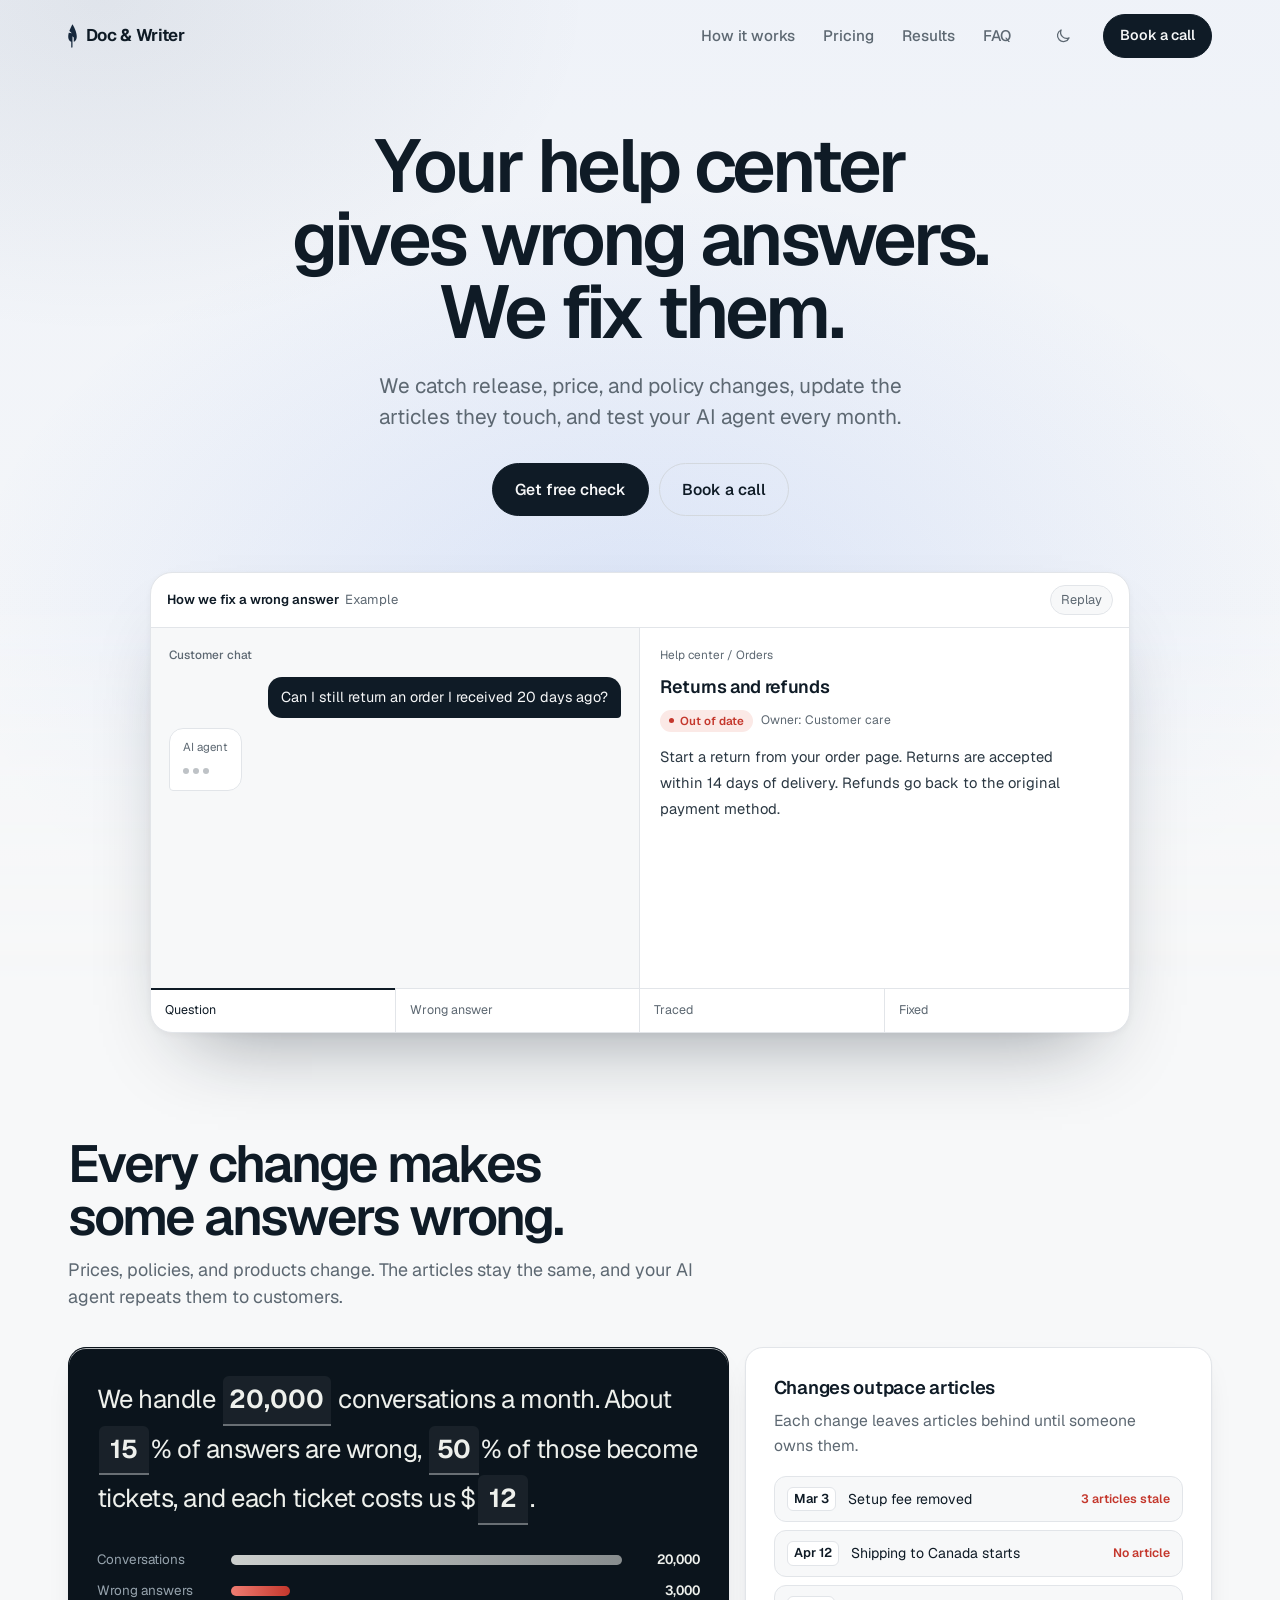
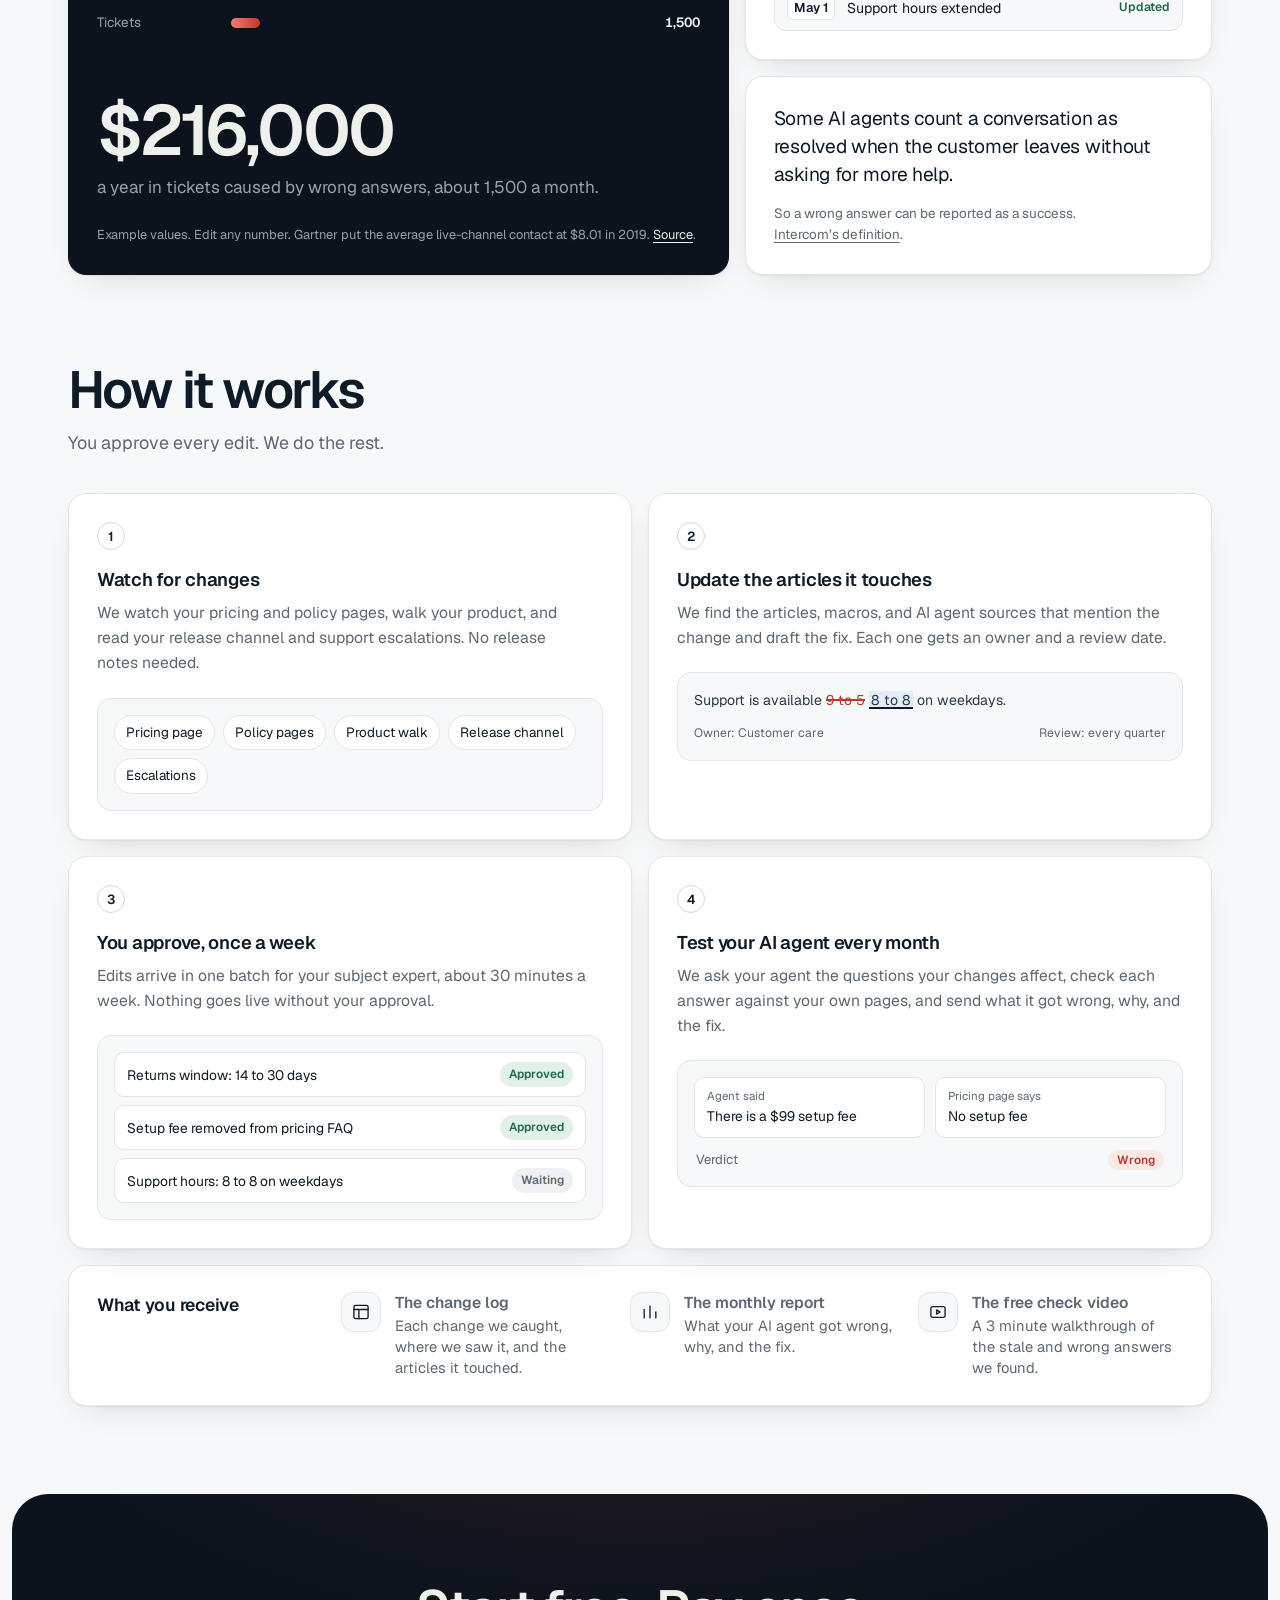
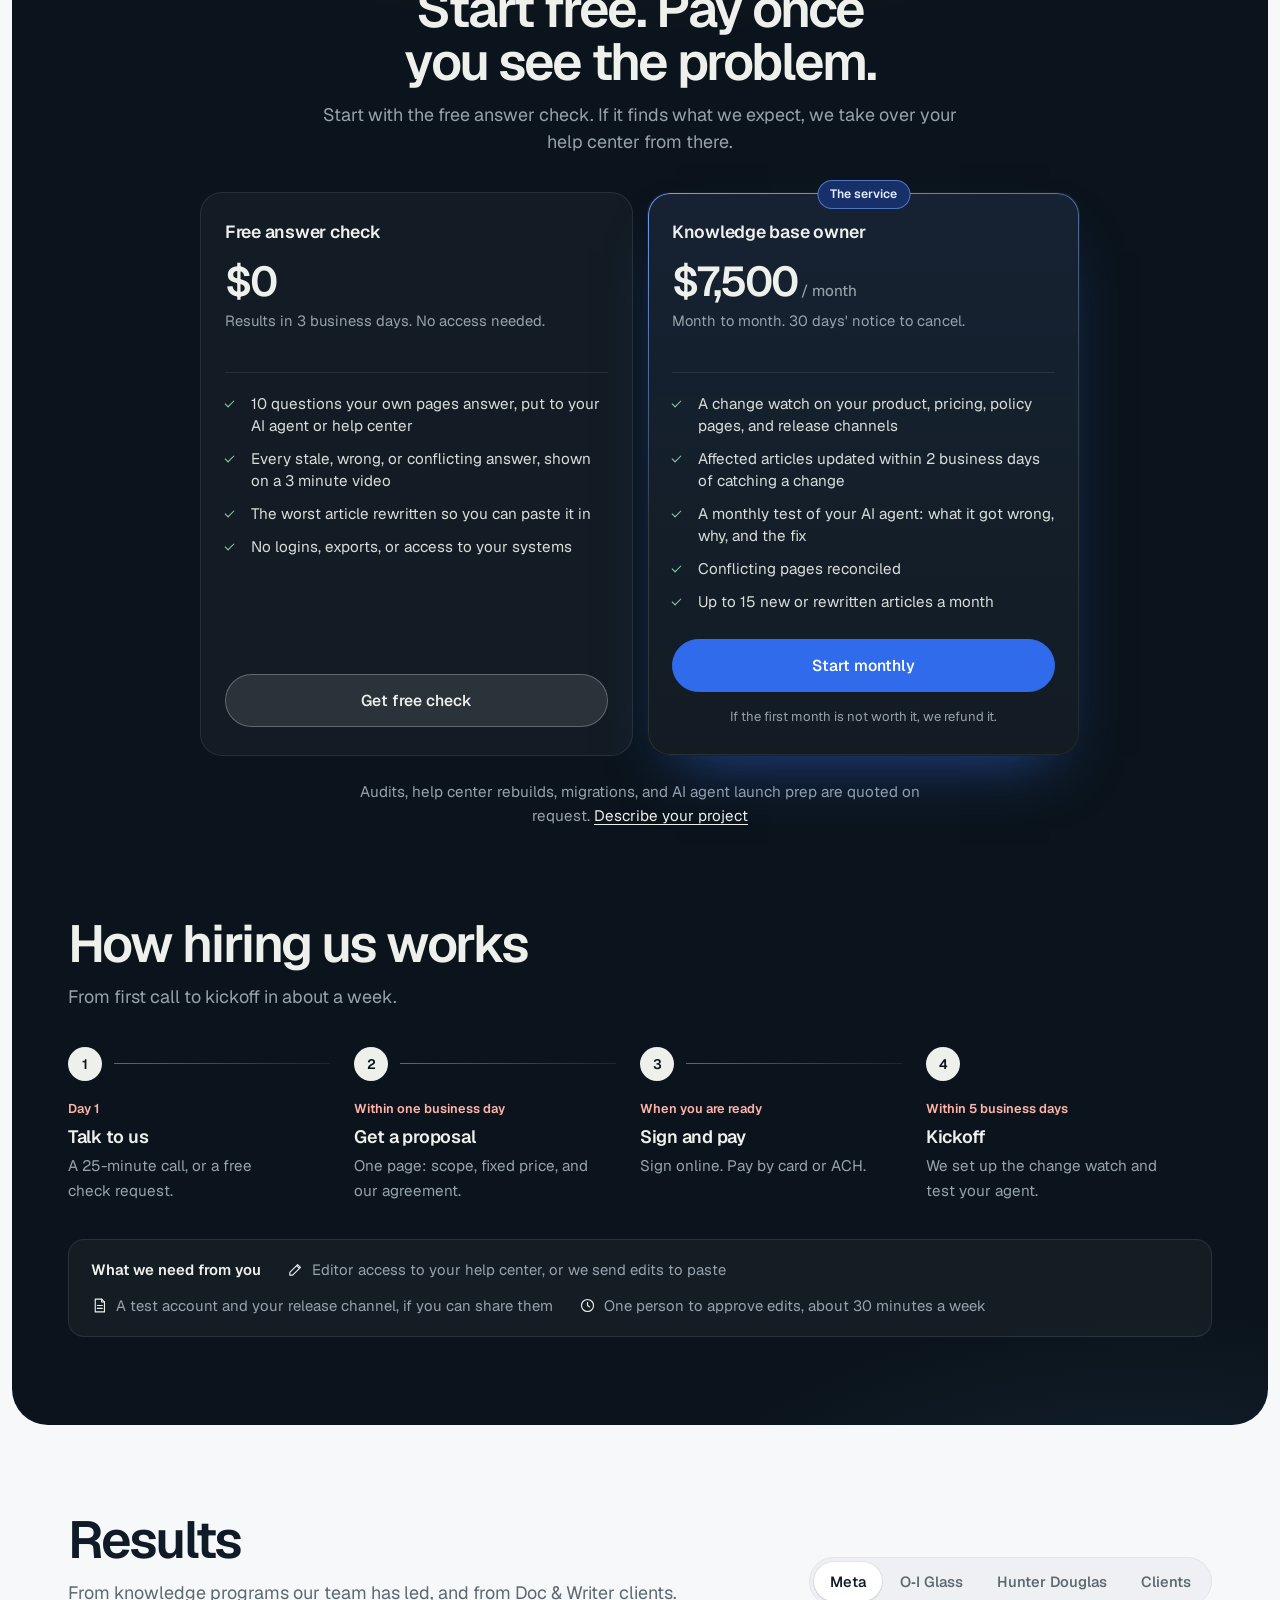
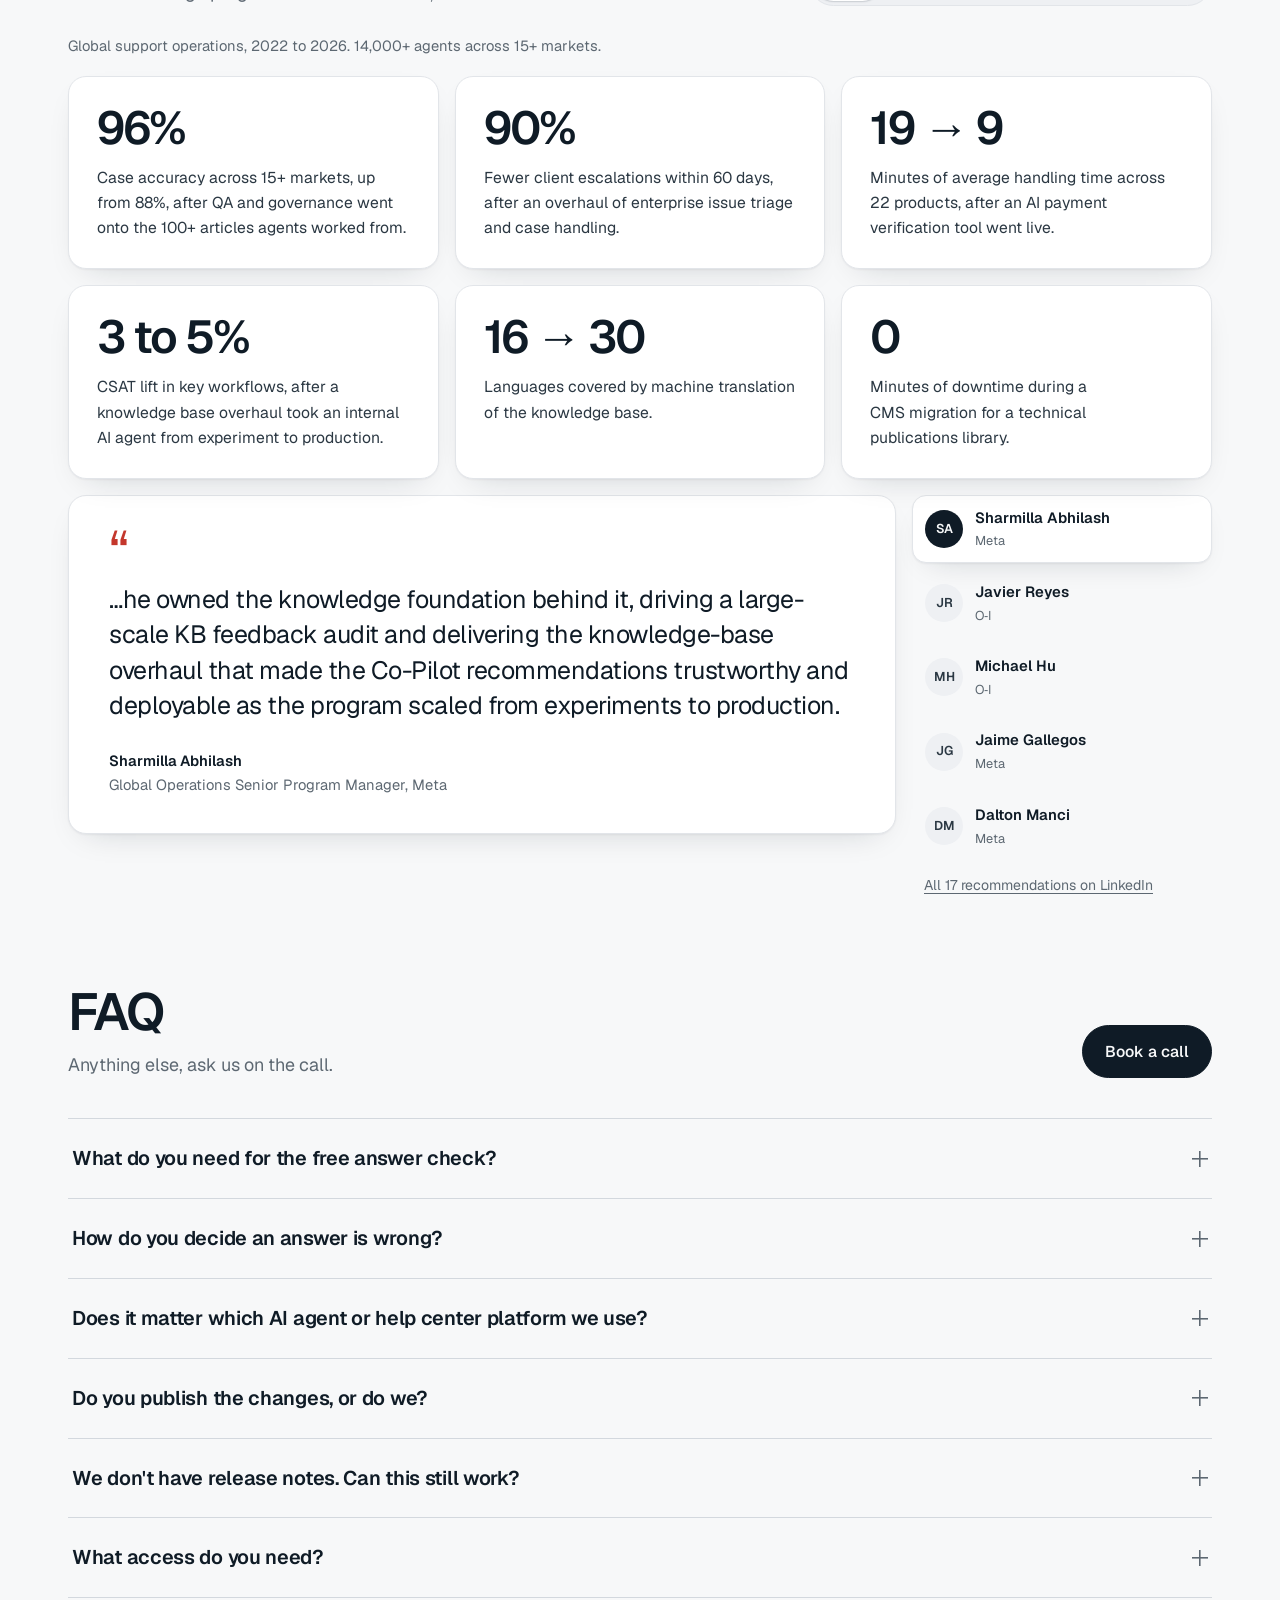
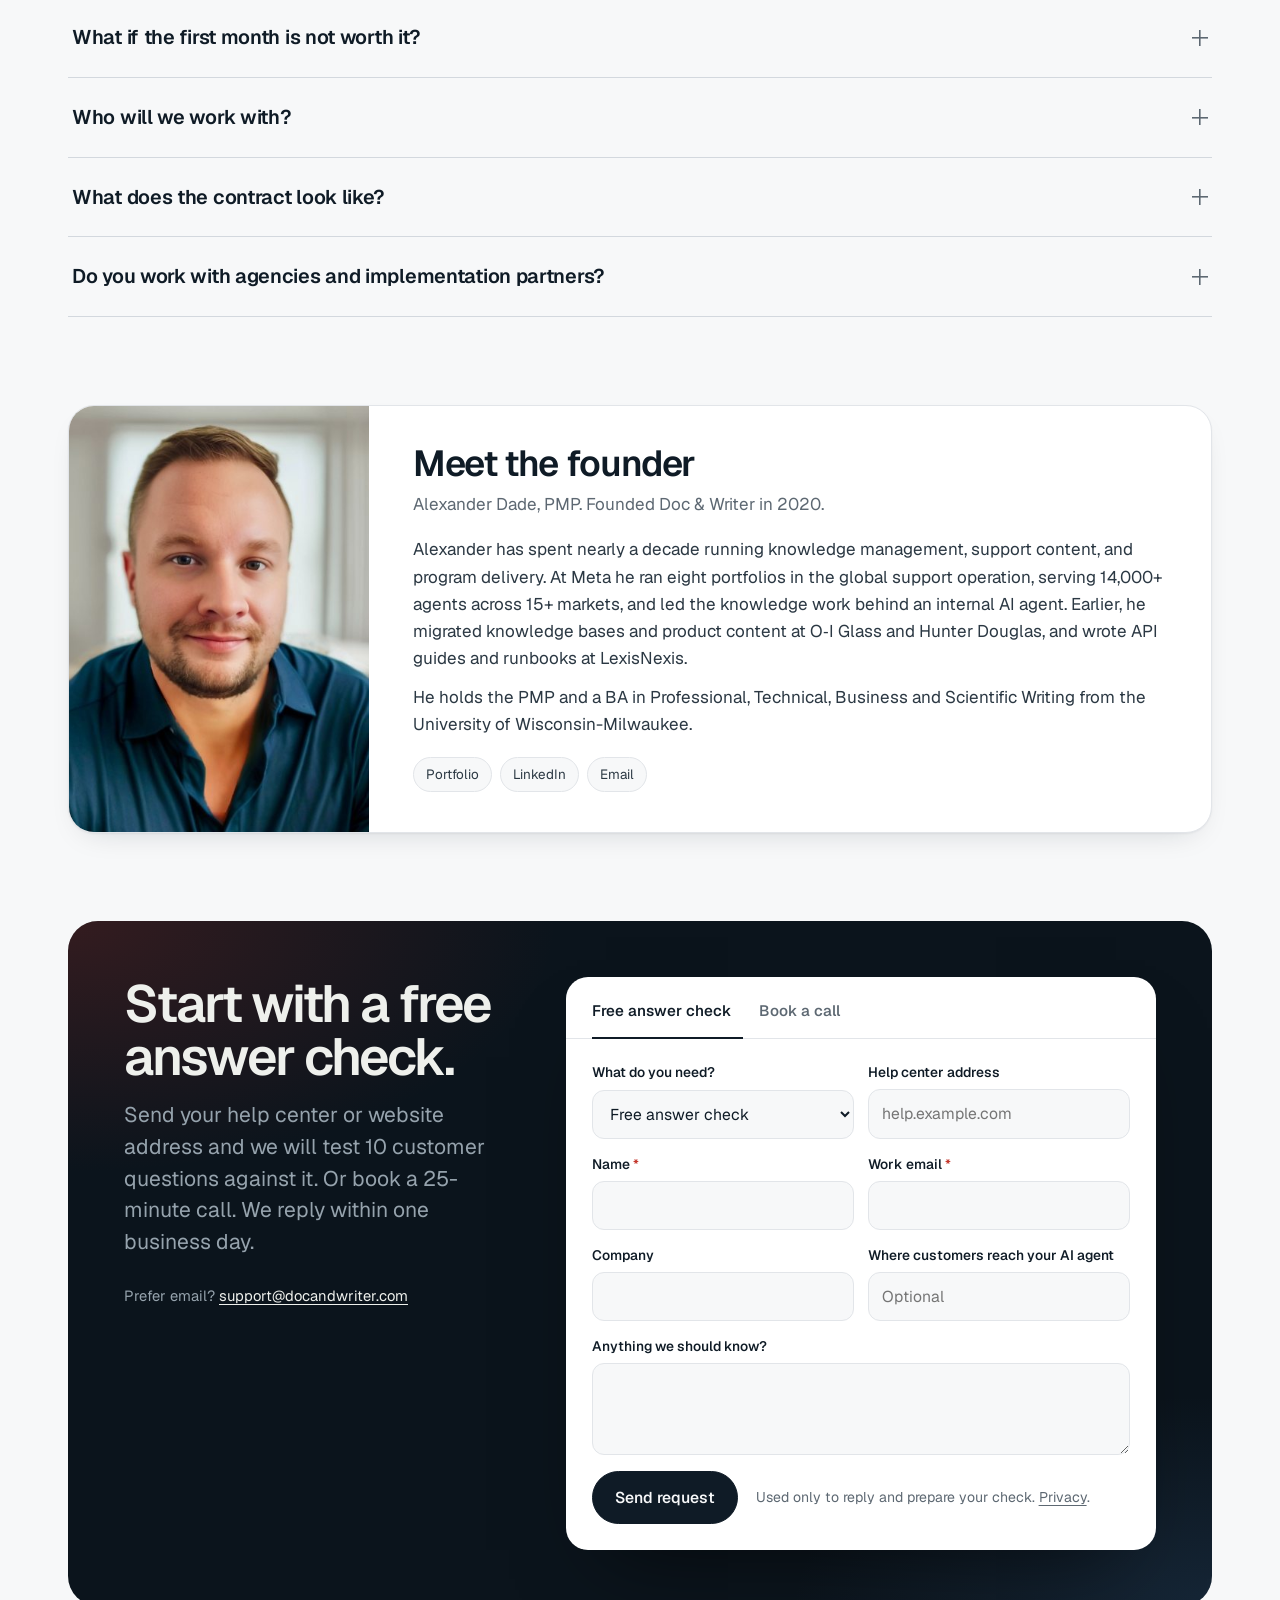
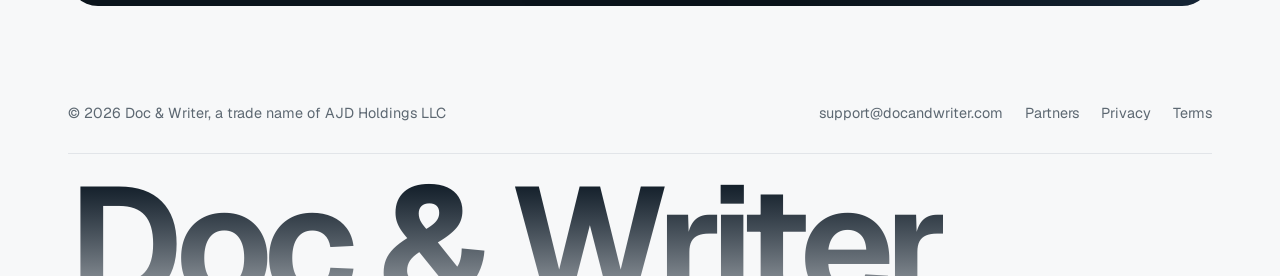
==== commit 63618667: "offer updates" ====
--- a/index.html
+++ b/index.html
@@ -176,7 +176,7 @@
    "name": "What does the contract look like?",
    "acceptedAnswer": {
     "@type": "Answer",
-    "text": "A short services agreement and a one-page scope. We sign your NDA or provide ours. The service runs month to month; cancel with 30 days notice."
+    "text": "A short services agreement and a one-page scope. We sign your NDA or provide ours. The service runs month to month; cancel with 30 days' notice."
    }
   },
   {
@@ -319,7 +319,7 @@
           <span class="flag">The service</span>
           <h3>Knowledge base owner</h3>
           <p class="price">$7,500<small>/ month</small></p>
-          <p class="term">Month to month. Cancel anytime.</p>
+          <p class="term">Month to month. 30 days' notice to cancel.</p>
           <ul>
             <li>A change watch on your product, pricing, policy pages, and release channels</li>
             <li>Affected articles updated within 2 business days of catching a change</li>
@@ -433,7 +433,7 @@
         <details><summary>What access do you need?</summary><p>None to start. With no access we test from the outside and send edits for you to paste. A test account, help center editor access, and a release channel let us catch changes sooner and publish for you.</p></details>
         <details><summary>What if the first month is not worth it?</summary><p>Tell us, and we refund it.</p></details>
         <details><summary>Who will we work with?</summary><p>One senior knowledge lead runs your account from the first call through every monthly review, and all work is reviewed before it reaches you.</p></details>
-        <details><summary>What does the contract look like?</summary><p>A short services agreement and a one-page scope. We sign your NDA or provide ours. The service runs month to month; cancel with 30 days notice.</p></details>
+        <details><summary>What does the contract look like?</summary><p>A short services agreement and a one-page scope. We sign your NDA or provide ours. The service runs month to month; cancel with 30 days' notice.</p></details>
         <details><summary>Do you work with agencies and implementation partners?</summary><p>Yes, as a subcontractor or through referrals. See <a href="/partners">our partner page</a>.</p></details>
     </div>
   </div>
